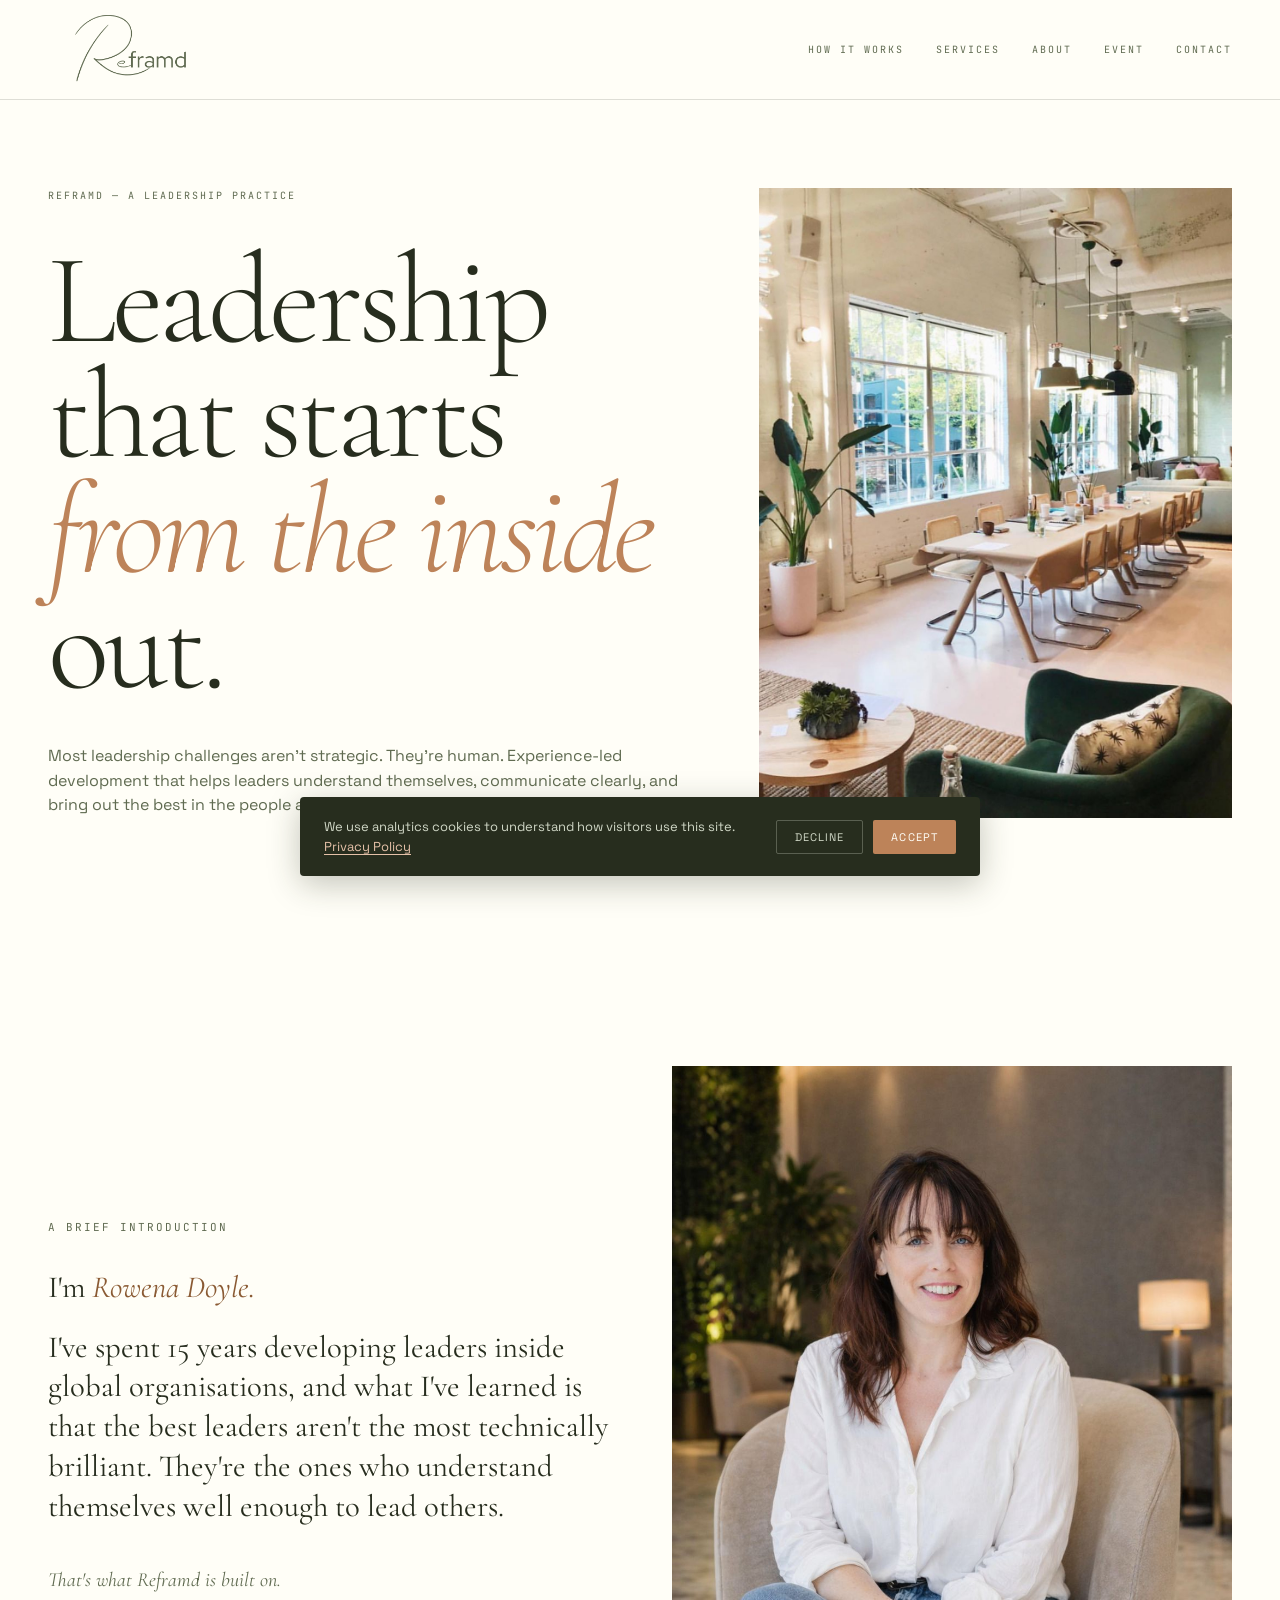
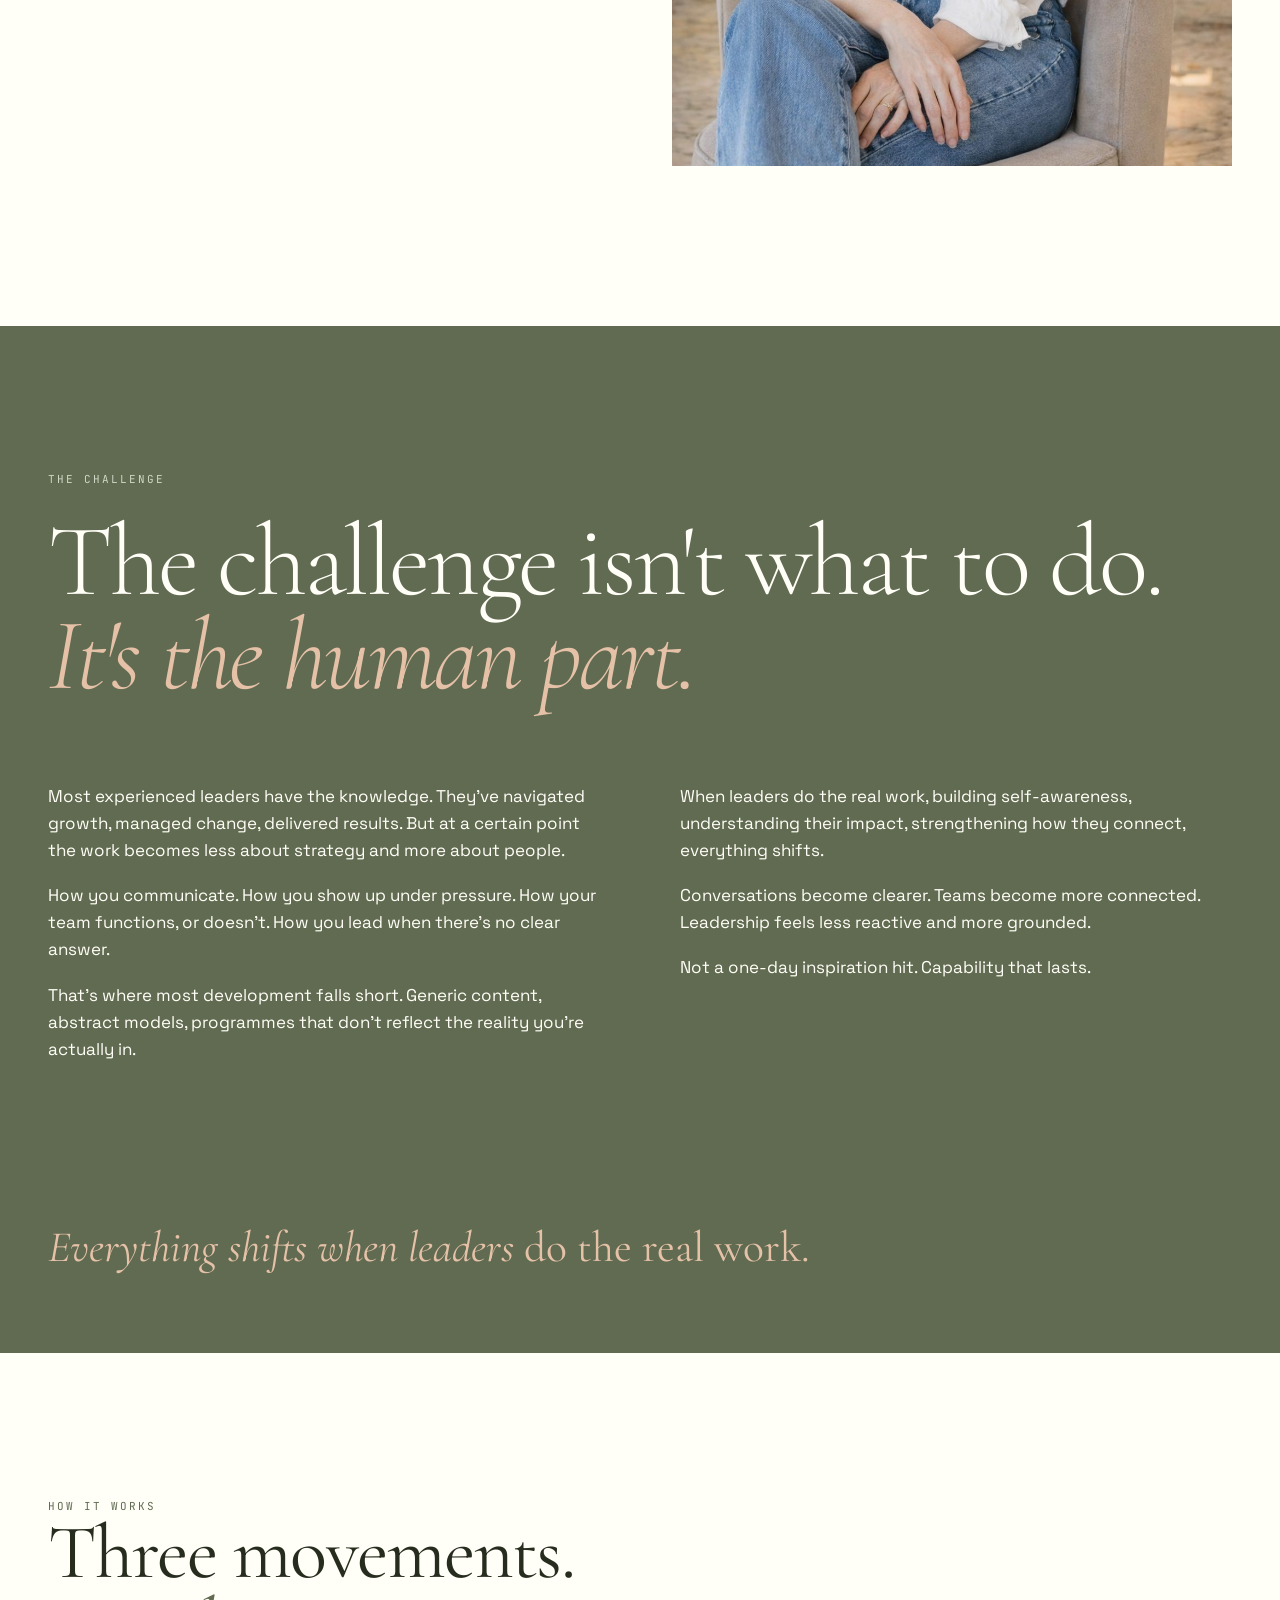
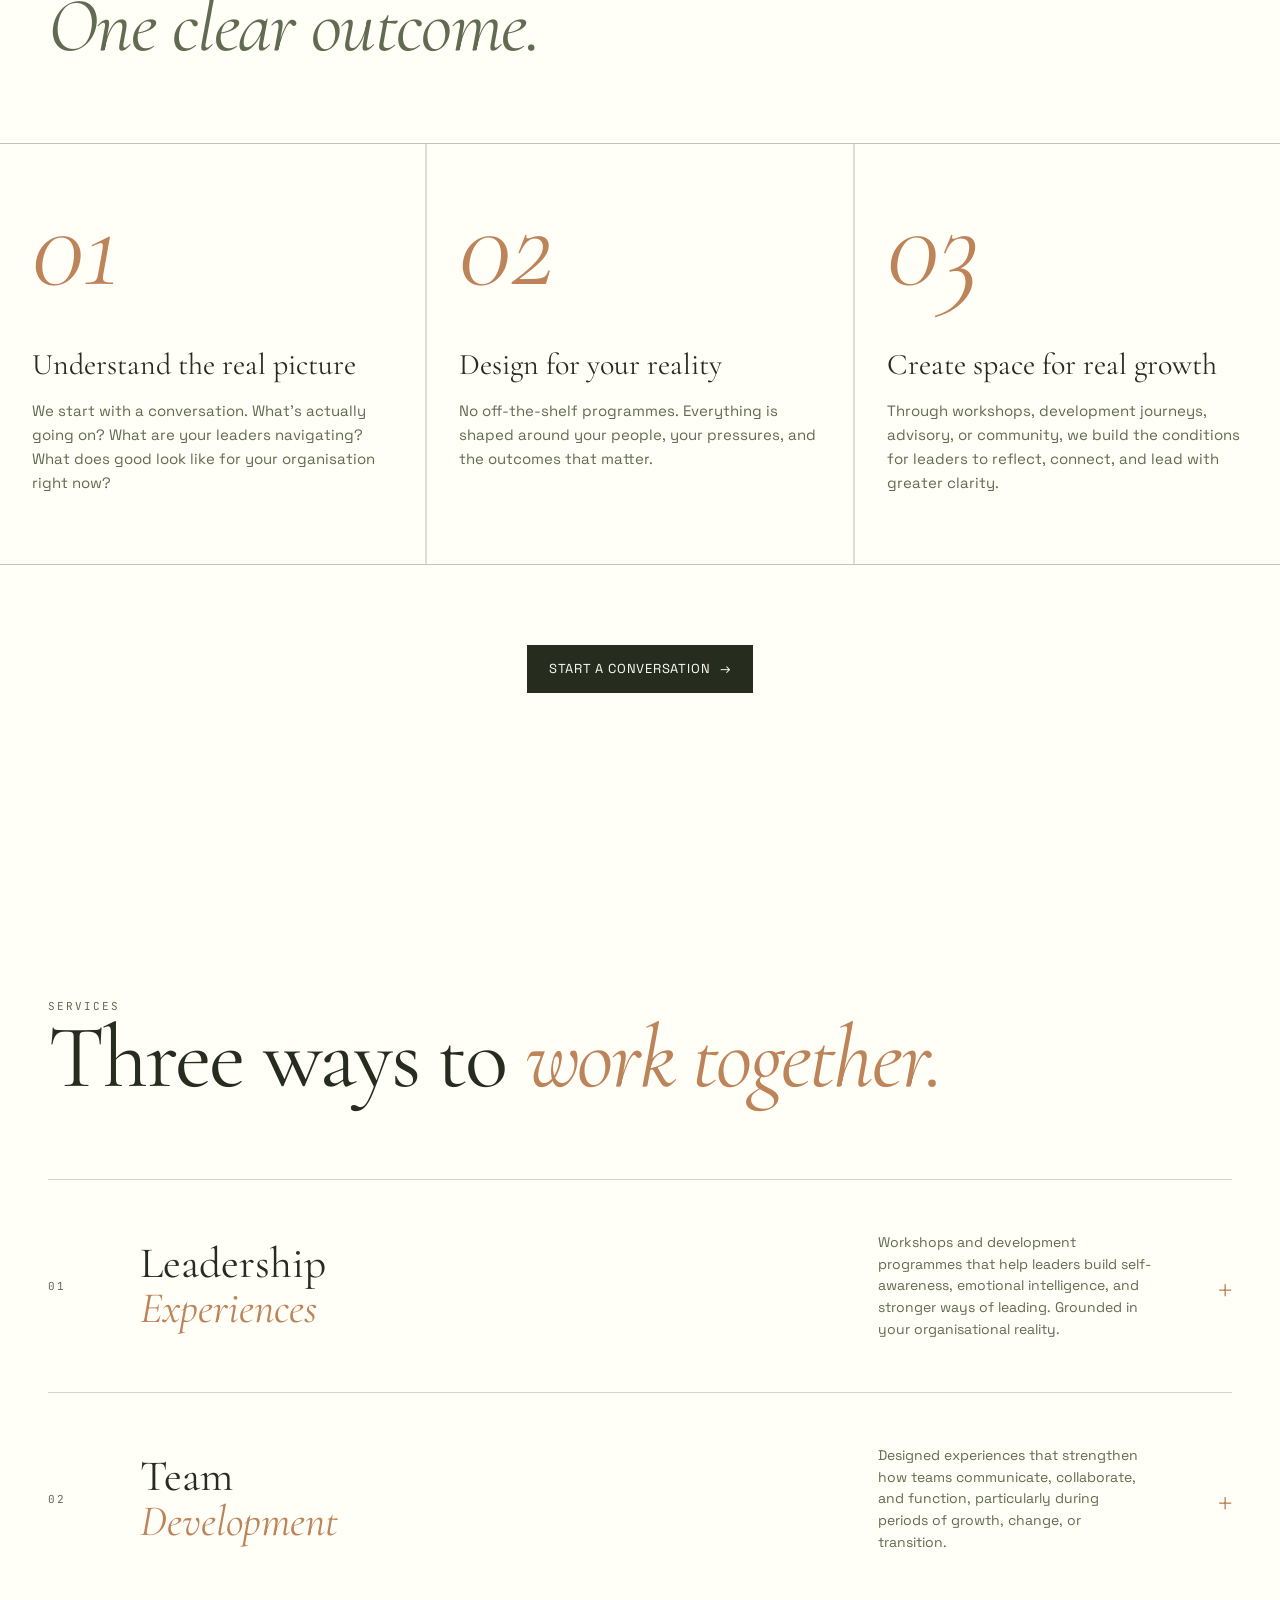
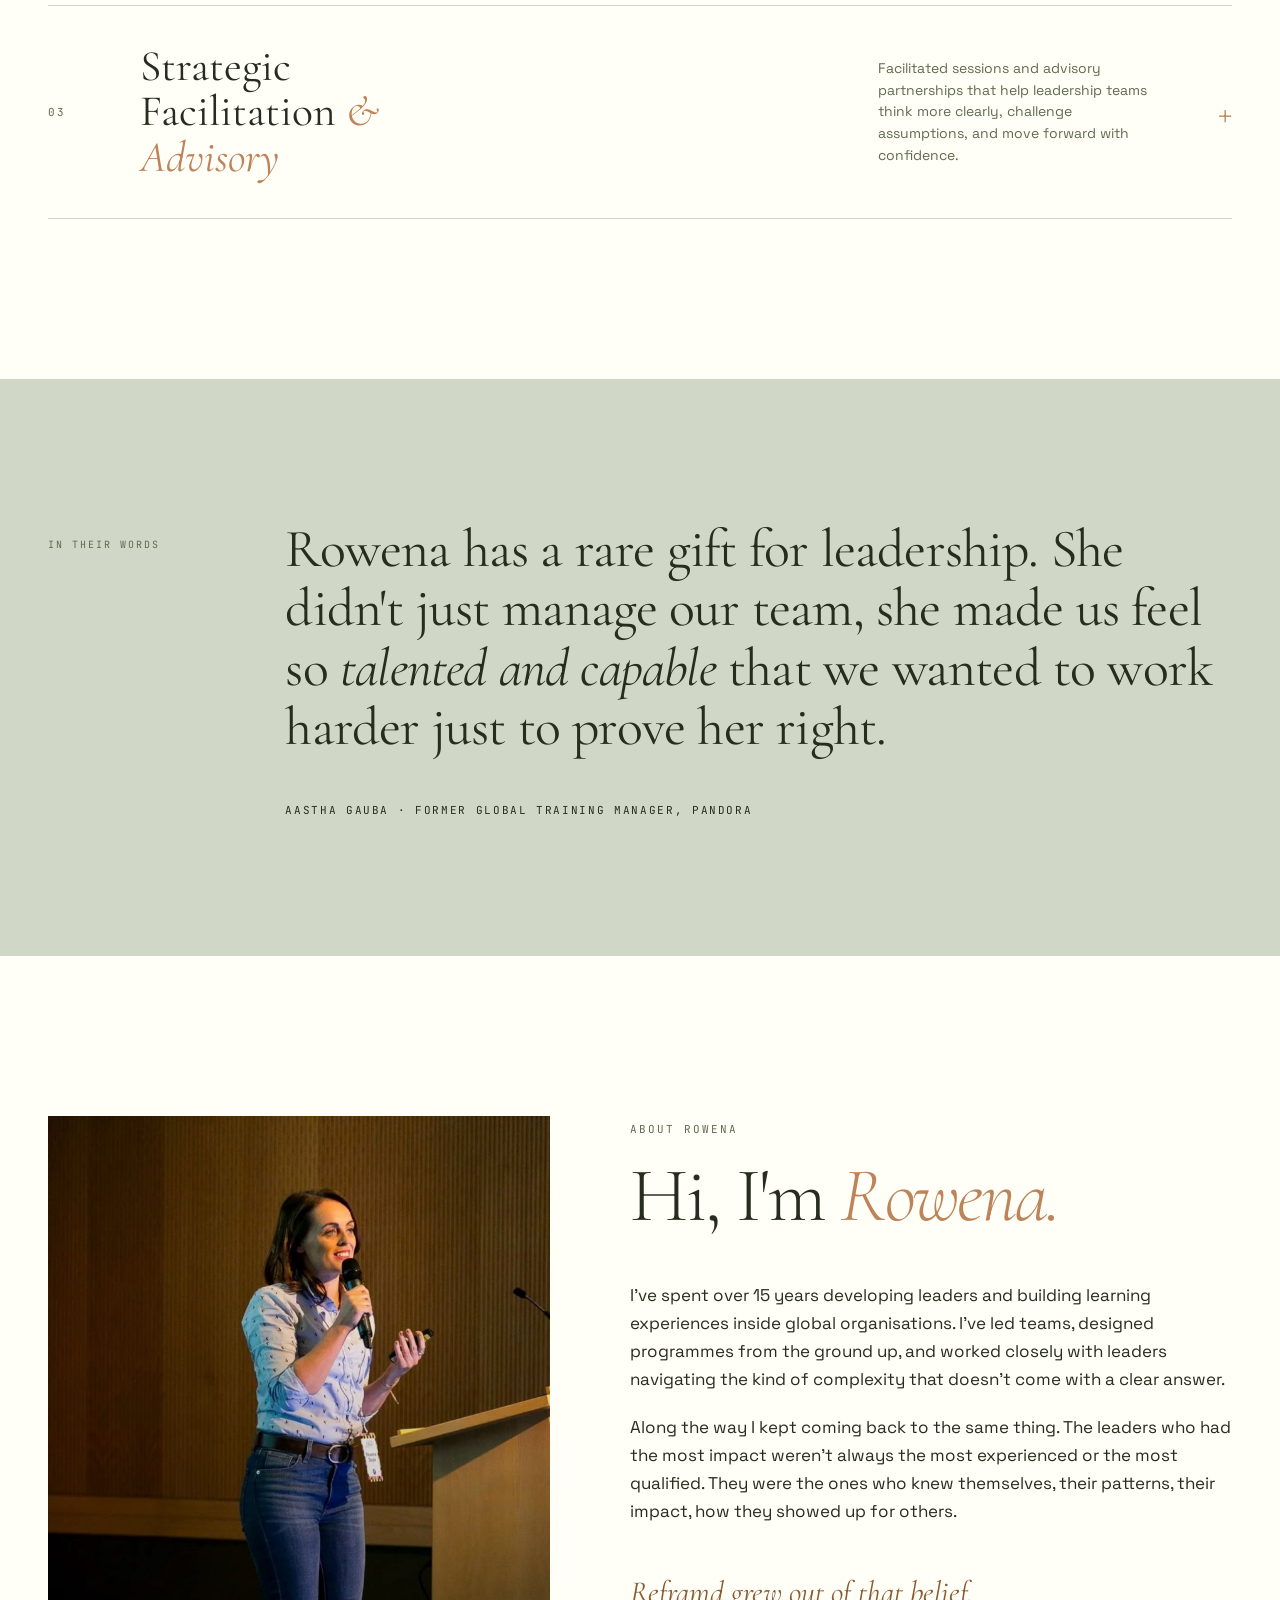
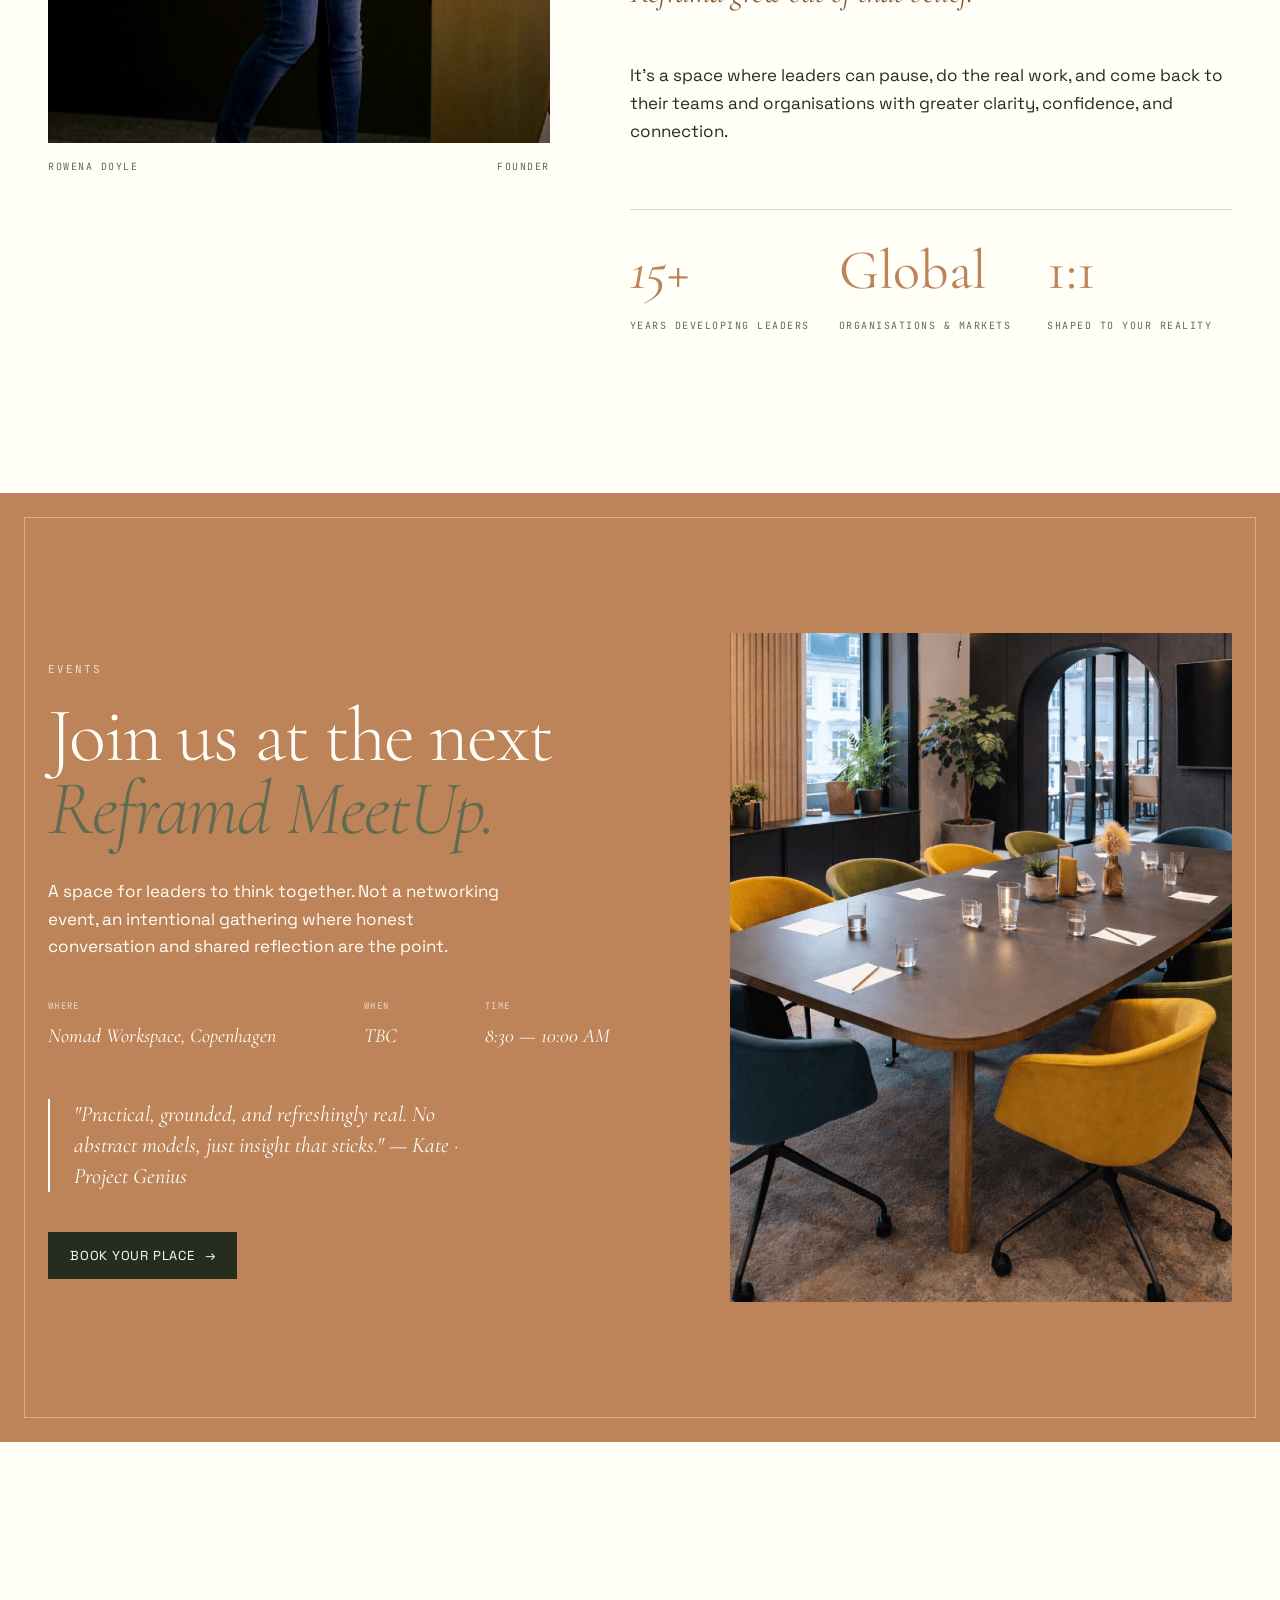
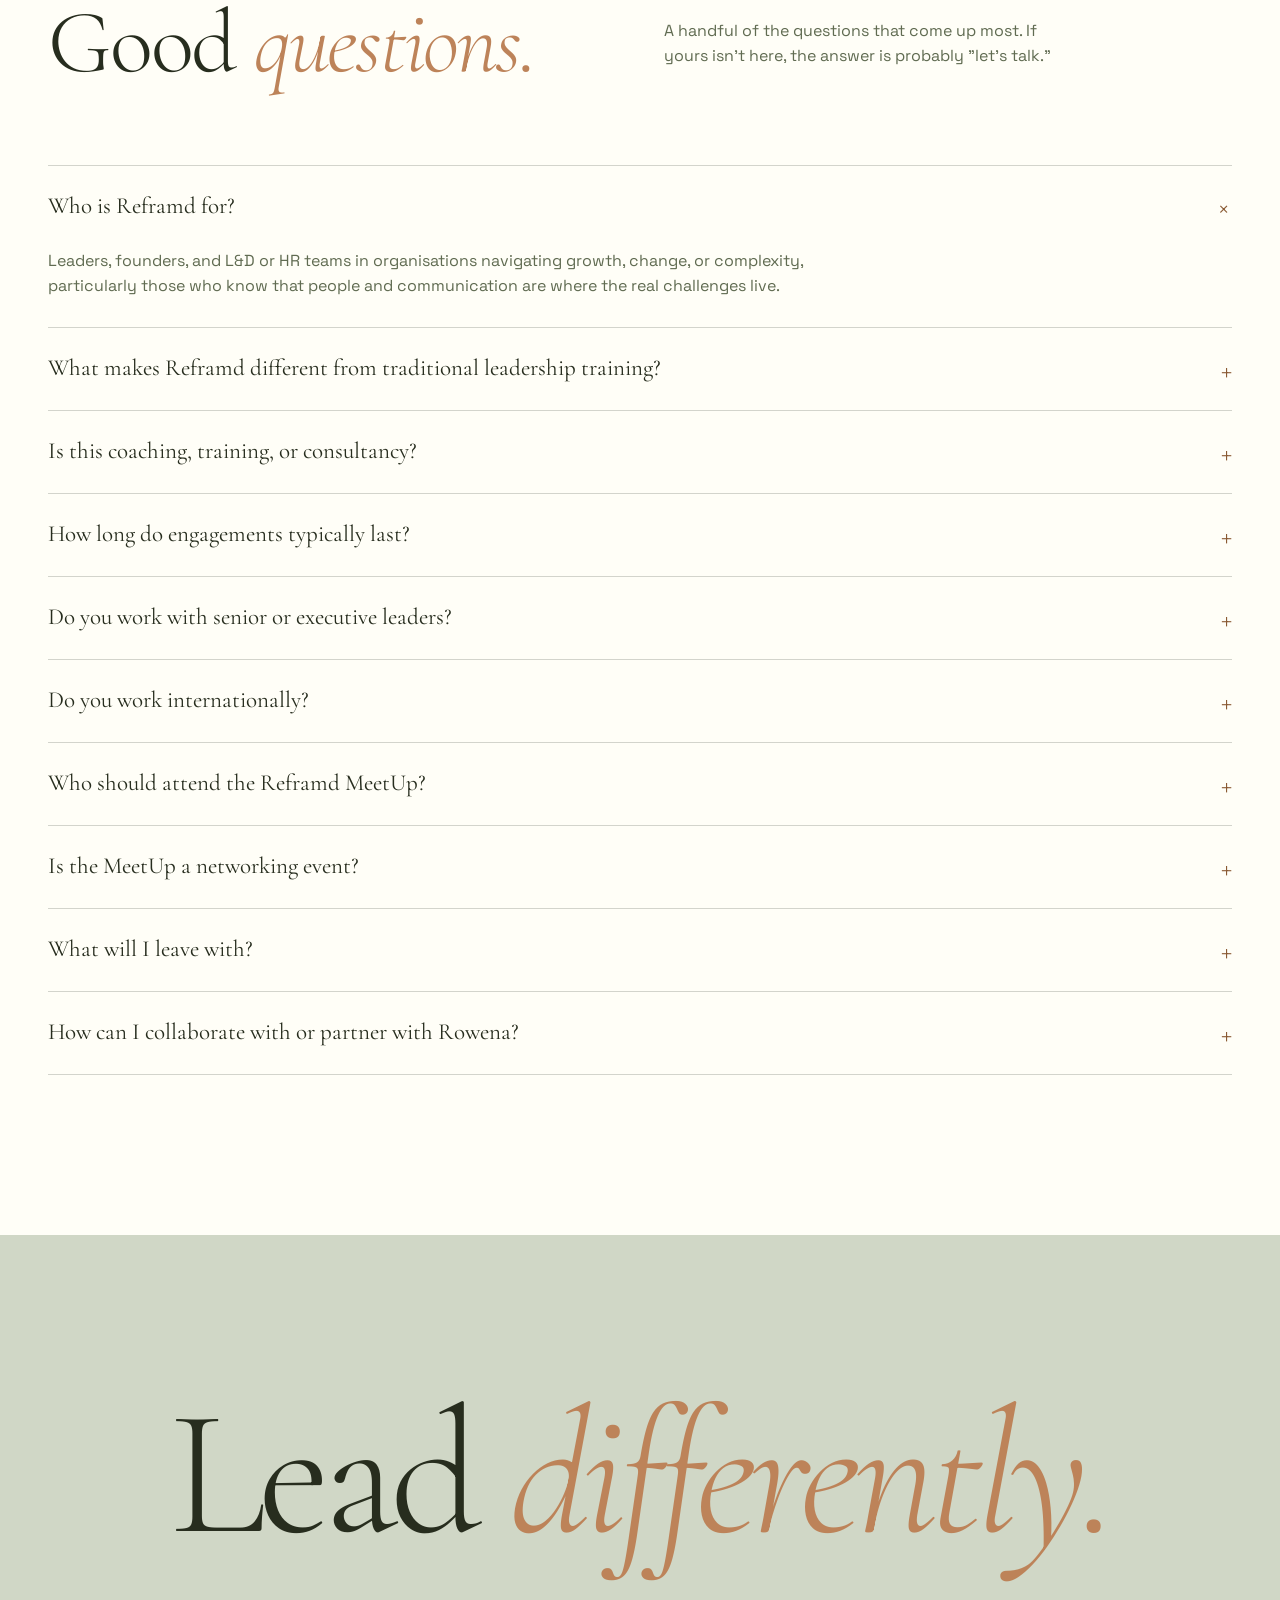
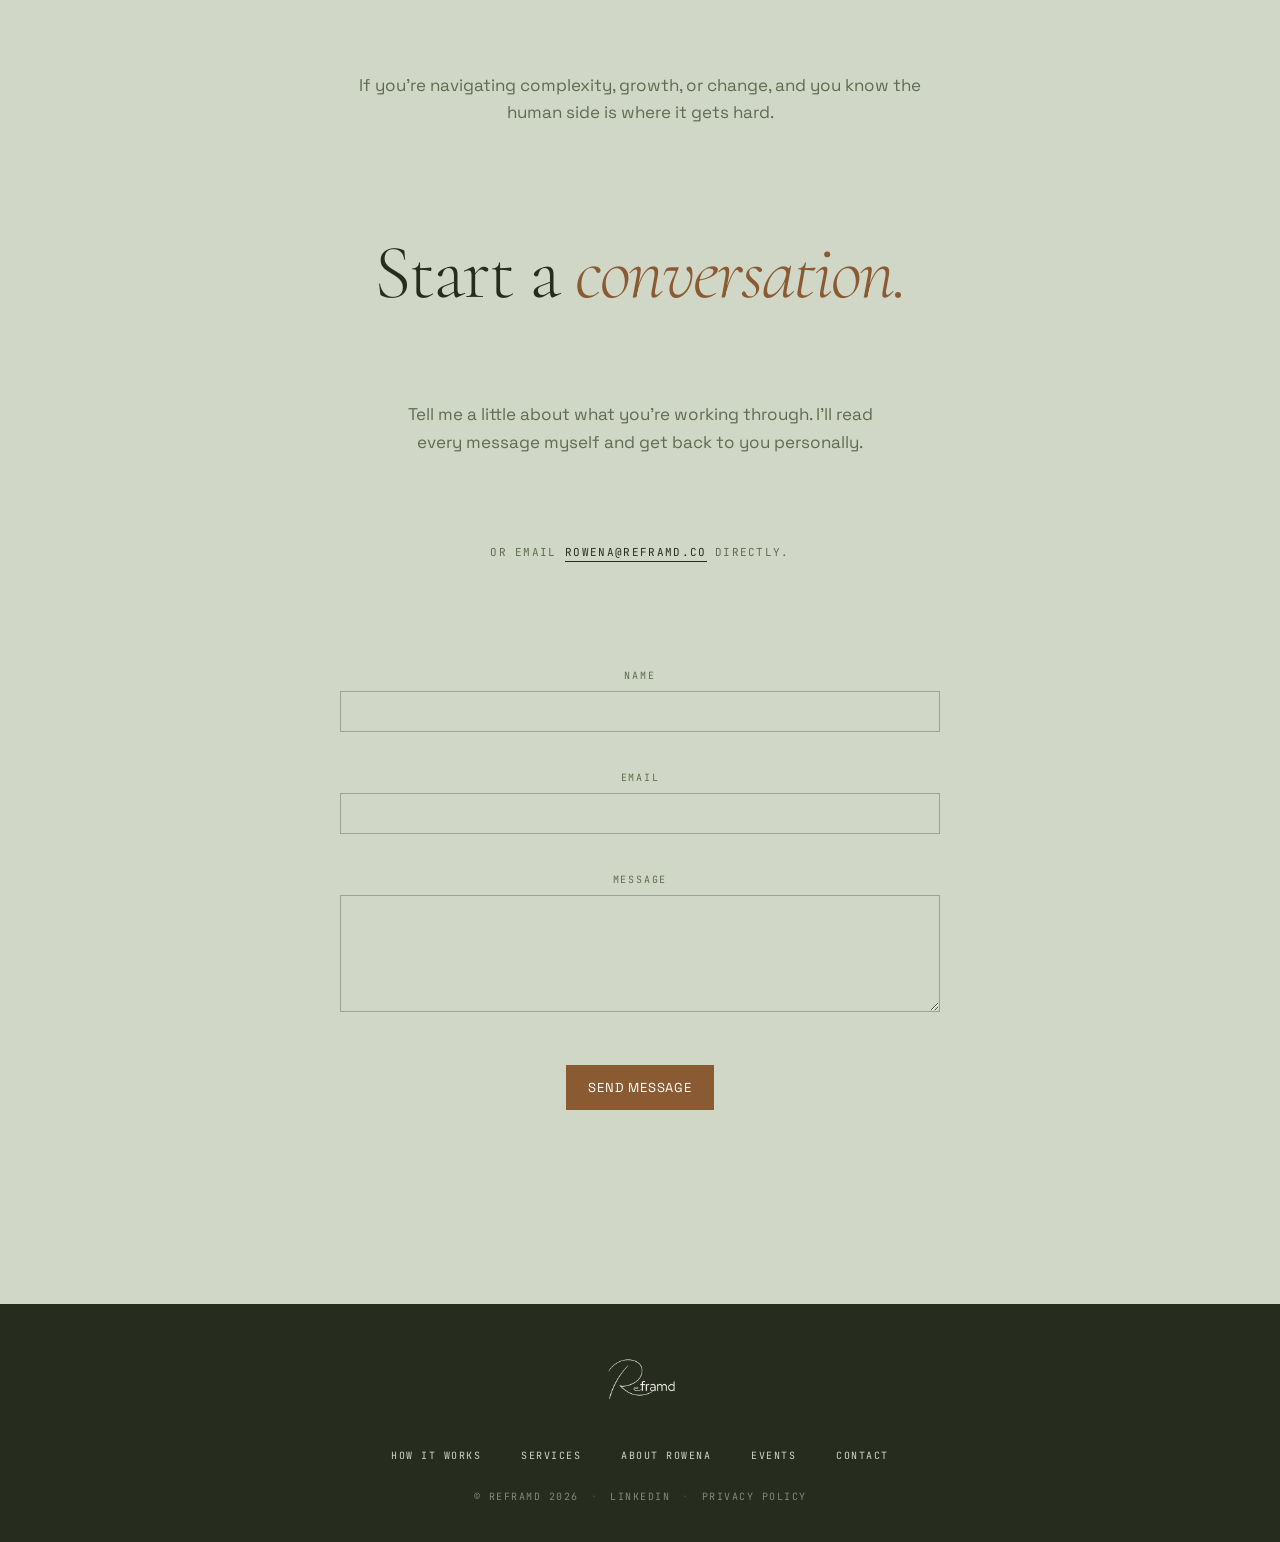
==== index.html @ 69fa2469 "Add GDPR cookie consent banner with GA4 hook Banner appears on first visit, stores preference in loc" ====
<!doctype html>
<html lang="en">
<head>
<meta charset="utf-8" />
<link rel="icon" type="image/png" href="images/reframd-favicon.png" />
<meta name="viewport" content="width=device-width, initial-scale=1" />
<title>Reframd — Leadership Development &amp; Coaching | Rowena Doyle</title>
<meta name="description" content="Experience-led leadership development by Rowena Doyle. Workshops, advisory, and team programmes for leaders navigating growth, change, and complexity. Based in Copenhagen, working globally.">
<link rel="canonical" href="https://reframd.co/">
<meta property="og:type" content="website">
<meta property="og:url" content="https://reframd.co/">
<meta property="og:title" content="Reframd — Leadership Development &amp; Coaching | Rowena Doyle">
<meta property="og:description" content="Experience-led leadership development by Rowena Doyle. Workshops, advisory, and team programmes for leaders navigating growth, change, and complexity.">
<meta property="og:image" content="https://reframd.co/images/og-image.jpg">
<meta property="og:site_name" content="Reframd">
<meta name="twitter:card" content="summary_large_image">
<meta name="twitter:title" content="Reframd — Leadership Development &amp; Coaching | Rowena Doyle">
<meta name="twitter:description" content="Experience-led leadership development by Rowena Doyle. Workshops, advisory, and team programmes for leaders navigating growth, change, and complexity.">
<meta name="twitter:image" content="https://reframd.co/images/og-image.jpg">
<script type="application/ld+json">
{
  "@context": "https://schema.org",
  "@type": "ProfessionalService",
  "name": "Reframd",
  "url": "https://reframd.co",
  "description": "Experience-led leadership development and coaching by Rowena Doyle. Workshops, advisory, and team programmes for leaders navigating growth, change, and complexity.",
  "founder": {
    "@type": "Person",
    "name": "Rowena Doyle",
    "jobTitle": "Founder",
    "url": "https://reframd.co",
    "sameAs": ["https://www.linkedin.com/in/rowena-doyle-31a00718/"]
  },
  "address": {
    "@type": "PostalAddress",
    "addressLocality": "Copenhagen",
    "addressCountry": "DK"
  },
  "areaServed": "Worldwide",
  "sameAs": ["https://www.linkedin.com/in/rowena-doyle-31a00718/"]
}
</script>
<script type="application/ld+json">
{
  "@context": "https://schema.org",
  "@type": "Person",
  "name": "Rowena Doyle",
  "jobTitle": "Founder, Reframd",
  "url": "https://reframd.co",
  "description": "Leadership development specialist with over 15 years developing leaders inside global organisations.",
  "address": {
    "@type": "PostalAddress",
    "addressLocality": "Copenhagen",
    "addressCountry": "DK"
  },
  "sameAs": ["https://www.linkedin.com/in/rowena-doyle-31a00718/"]
}
</script>
<script type="application/ld+json">
{
  "@context": "https://schema.org",
  "@type": "FAQPage",
  "mainEntity": [
    {
      "@type": "Question",
      "name": "Who is Reframd for?",
      "acceptedAnswer": {
        "@type": "Answer",
        "text": "Leaders, founders, and L&D or HR teams in organisations navigating growth, change, or complexity, particularly those who know that people and communication are where the real challenges live."
      }
    },
    {
      "@type": "Question",
      "name": "What makes Reframd different from traditional leadership training?",
      "acceptedAnswer": {
        "@type": "Answer",
        "text": "Everything is shaped around your context. No generic content, no pre-packaged models. The focus is practical capability that reflects the reality your leaders are actually in."
      }
    },
    {
      "@type": "Question",
      "name": "Is this coaching, training, or consultancy?",
      "acceptedAnswer": {
        "@type": "Answer",
        "text": "It can include elements of all three — workshops, advisory partnerships, community spaces, or speaking. The structure is always shaped around what's real for your organisation."
      }
    },
    {
      "@type": "Question",
      "name": "How long do engagements typically last?",
      "acceptedAnswer": {
        "@type": "Answer",
        "text": "It varies. Some organisations start with a single workshop or keynote. Others develop longer-term leadership journeys or advisory partnerships. It's always built around your needs and timeline."
      }
    },
    {
      "@type": "Question",
      "name": "Do you work with senior or executive leaders?",
      "acceptedAnswer": {
        "@type": "Answer",
        "text": "Yes. Much of Rowena's experience is with senior leaders navigating strategic complexity. The approach respects experience and creates space for deeper thinking, honest challenge, and greater clarity."
      }
    },
    {
      "@type": "Question",
      "name": "Do you work internationally?",
      "acceptedAnswer": {
        "@type": "Answer",
        "text": "Yes. Rowena has worked globally for over 15 years and partners with organisations across different markets. Sessions can be delivered in person or virtually."
      }
    },
    {
      "@type": "Question",
      "name": "Who should attend the Reframd MeetUp?",
      "acceptedAnswer": {
        "@type": "Answer",
        "text": "Leaders working in L&D, HR, or organisational leadership who want space to reflect, connect, and think clearly about the realities of leading right now."
      }
    },
    {
      "@type": "Question",
      "name": "Is the MeetUp a networking event?",
      "acceptedAnswer": {
        "@type": "Answer",
        "text": "It's intentionally structured. Connection is encouraged, but the focus is thoughtful discussion and shared reflection, not informal networking."
      }
    },
    {
      "@type": "Question",
      "name": "What will I leave with?",
      "acceptedAnswer": {
        "@type": "Answer",
        "text": "Clearer thinking, fresh perspective, and practical insight. The aim isn't information overload — it's meaningful space to step back and lead more intentionally."
      }
    },
    {
      "@type": "Question",
      "name": "How can I collaborate with or partner with Rowena?",
      "acceptedAnswer": {
        "@type": "Answer",
        "text": "Speaking at your organisation or event, an advisory partnership, co-hosting a roundtable, a podcast conversation, or collaborating on written content. If you have something in mind, start a conversation."
      }
    }
  ]
}
</script>
<link rel="stylesheet" href="styles/base.css" />
<link rel="stylesheet" href="styles/d1-classic.css" />
<link rel="stylesheet" href="styles/d2-asymmetric.css" />
<link rel="stylesheet" href="styles/d3-essay.css" />
<style>
/* ============================================================
   MOBILE RESPONSIVE — all breakpoints in one place
   @media (max-width: 768px) covers tablets and phones
   @media (max-width: 480px) covers small phones
   ============================================================ */

/* ---- Hamburger: hide on desktop, show on mobile ---- */
.d2-nav-toggle { display: none; }

@media (max-width: 768px) {

  /* Global */
  img { max-width: 100%; height: auto; }
  .btn { min-height: 44px; padding: 12px 20px; }
  .chrome {
    top: 8px;
    left: 50%;
    transform: translateX(-50%);
    white-space: nowrap;
  }
  .chrome button { padding: 7px 11px; }

  /* ---- D2 Header & hamburger ---- */
  .d2-side {
    height: auto;
    min-height: 72px;
    padding: 14px 24px;
    flex-wrap: wrap;
    align-items: center;
  }
  .d2-side .logo-ph {
    width: 120px !important;
    height: 60px !important;
  }
  .d2-nav-toggle {
    display: flex;
    flex-direction: column;
    justify-content: center;
    gap: 5px;
    background: none;
    border: none;
    cursor: pointer;
    padding: 10px;
    margin-left: auto;
    min-height: 44px;
    min-width: 44px;
    align-items: center;
  }
  .d2-nav-toggle span {
    display: block;
    width: 22px;
    height: 1.5px;
    background: var(--ink);
  }
  .d2-side .anchors {
    display: none;
    flex-direction: column;
    width: 100%;
    gap: 0;
    padding: 12px 0 8px;
    border-top: 1px solid rgba(39,45,30,0.1);
    margin-top: 8px;
  }
  .d2-side .anchors.is-open { display: flex; }
  .d2-side .anchors a {
    padding: 13px 0;
    font-size: 12px;
    border-bottom: 1px solid rgba(39,45,30,0.07);
  }
  .d2 section[id] { scroll-margin-top: 90px; }

  /* ---- D2 Hero ---- */
  .d2-hero {
    grid-template-columns: 1fr !important;
    padding: 100px 24px 48px !important;
    min-height: auto !important;
    gap: 32px;
  }
  .d2-hero h1 {
    font-size: clamp(36px, 10vw, 64px) !important;
    margin: 16px 0;
  }
  .d2-hero .portrait-wrap {
    height: 72vw;
    min-height: 260px;
    align-self: auto;
  }
  .d2-hero.typo { padding: 100px 24px 48px !important; }
  .d2-hero.typo h1 { font-size: clamp(44px, 12vw, 88px) !important; }

  /* ---- D2 About short ---- */
  .d2-about-short { padding: 72px 24px !important; }
  .d2-about-short .inner { grid-template-columns: 1fr !important; gap: 40px; }

  /* ---- D2 Problem ---- */
  .d2-problem { padding: 72px 24px 56px !important; }
  .d2-problem h2 { font-size: clamp(32px, 8vw, 64px) !important; margin-bottom: 40px; }
  .d2-problem .body { grid-template-columns: 1fr !important; gap: 0; }
  .d2-problem .pull { font-size: clamp(20px, 5vw, 32px) !important; padding-top: 36px; }

  /* ---- D2 How we work ---- */
  .d2-how { padding: 72px 0 !important; }
  .d2-how .head { padding: 0 24px; margin-bottom: 40px; }
  .d2-how h2 { font-size: clamp(32px, 8vw, 64px) !important; }
  .d2-how .steps { grid-template-columns: 1fr !important; }
  .d2-how .step { min-height: auto !important; }
  .d2-how .cta-row { padding: 0 24px; margin-top: 48px; }

  /* ---- D2 Services ---- */
  .d2-services { padding: 72px 24px !important; }
  .d2-services h2 { font-size: clamp(32px, 8vw, 64px) !important; }
  .d2-services .item {
    display: flex !important;
    flex-direction: column;
    gap: 10px;
    padding: 28px 0;
  }
  .d2-services .item .img-ph { display: none !important; }
  .d2-services .item h3 { font-size: clamp(22px, 6vw, 38px) !important; }

  /* ---- D2 Testimonial ---- */
  .d2-testimonial { padding: 72px 24px !important; }
  .d2-testimonial .inner { grid-template-columns: 1fr !important; gap: 20px; }
  .d2-testimonial blockquote { font-size: clamp(22px, 5vw, 36px) !important; }

  /* ---- D2 About full ---- */
  .d2-about-full { padding: 72px 24px !important; }
  .d2-about-full .inner { grid-template-columns: 1fr !important; gap: 40px; }
  .d2-about-full h2 { font-size: clamp(32px, 8vw, 64px) !important; }
  .d2-about-full .stats { grid-template-columns: 1fr 1fr !important; }
  .d2-about-full .stat .num { font-size: 38px !important; }

  /* ---- D2 Event ---- */
  .d2-event { padding: 72px 24px !important; }
  .d2-event::before { inset: 10px; }
  .d2-event .inner { grid-template-columns: 1fr !important; gap: 40px; }
  .d2-event h2 { font-size: clamp(28px, 7vw, 56px) !important; }
  .d2-event .where-when { grid-template-columns: 1fr 1fr !important; gap: 20px 28px; }

  /* ---- D2 FAQ ---- */
  .d2-faq { padding: 72px 24px !important; }
  .d2-faq .head { grid-template-columns: 1fr !important; gap: 20px; margin-bottom: 40px; }
  .d2-faq h2 { font-size: clamp(32px, 8vw, 64px) !important; }

  /* ---- D2 Contact / merged section ---- */
  .d2-contact { padding: 72px 24px !important; }
  .d2-contact .inner { grid-template-columns: 1fr !important; gap: 40px; }
  .d2-contact h2 { font-size: clamp(28px, 7vw, 56px) !important; }
  .d2-contact .contact-submit { width: 100%; justify-content: center; min-height: 48px; }
  .d2-final-merge h2.final-h2 { font-size: clamp(44px, 11vw, 88px) !important; }
  .d2-final-merge h2:not(.final-h2) { font-size: clamp(28px, 7vw, 52px) !important; }
  .d2-final-merge .contact-form-wrap { max-width: 100%; }

  /* ---- D2 Footer ---- */
  .d2-footer { padding: 32px 24px !important; gap: 20px; }
  .d2-footer .footer-logo { width: 120px !important; height: 60px !important; }
  .d2-footer .footer-nav { flex-wrap: wrap; justify-content: center; gap: 12px 20px; }
  .d2-footer .footer-bottom { flex-wrap: wrap; justify-content: center; gap: 8px; }

  /* ---- D1 Masthead ---- */
  .d1-mast { grid-template-columns: 1fr !important; padding: 20px 24px; text-align: center; }
  .d1-mast .left { display: none; }
  .d1-mast .logo { justify-self: center; }
  .d1-mast .right { justify-content: center; flex-wrap: wrap; gap: 12px 20px; }
  .d1-sub-mast { padding: 8px 24px; flex-direction: column; gap: 4px; }
  .d1-hero { height: 80vw; min-height: 320px; }
  .d1-hero .headline-overlay { grid-template-columns: 1fr !important; left: 24px; right: 24px; bottom: 28px; gap: 16px; }
  .d1-hero .headline-overlay h1 { font-size: clamp(32px, 8vw, 64px) !important; }
  .d1-hero .meta { display: none; }
  .d1-hero.split { grid-template-columns: 1fr !important; height: auto; }
  .d1-hero.split .portrait { height: 72vw; min-height: 260px; position: relative; inset: auto; }
  .d1-hero.split .copy { padding: 40px 24px; }
  .d1-hero.split .copy h1 { font-size: clamp(32px, 8vw, 56px) !important; }
  .d1-hero.typo { padding: 80px 24px 48px !important; }
  .d1-hero.typo h1 { font-size: clamp(40px, 10vw, 72px) !important; }
  .d1-band { grid-template-columns: 1fr !important; padding: 56px 24px; gap: 24px; }
  .d1-about-short { grid-template-columns: 1fr !important; padding: 64px 24px !important; gap: 40px; }
  .d1-essay { padding: 64px 24px !important; }
  .d1-essay h2 { font-size: clamp(28px, 7vw, 56px) !important; margin-bottom: 40px; }
  .d1-essay .cols { column-count: 1 !important; }
  .d1-how { padding: 64px 24px !important; }
  .d1-how h2 { font-size: clamp(28px, 7vw, 56px) !important; margin-bottom: 48px; }
  .d1-how .steps { grid-template-columns: 1fr !important; gap: 32px; }
  .d1-services { padding: 64px 24px !important; }
  .d1-services h2 { font-size: clamp(28px, 7vw, 56px) !important; margin-bottom: 48px; }
  .d1-services .item { grid-template-columns: 40px 1fr !important; grid-template-rows: auto auto; gap: 12px 16px; padding: 28px 0; }
  .d1-services .item h3 { font-size: clamp(20px, 5vw, 30px) !important; }
  .d1-services .item p { grid-column: 2; grid-row: 2; }
  .d1-services .item .arrow { display: none; }
  .d1-about-full { grid-template-columns: 1fr !important; padding: 64px 24px !important; gap: 40px; }
  .d1-about-full .img-ph { position: static; aspect-ratio: 4/3; }
  .d1-testimonial { padding: 72px 24px !important; }
  .d1-testimonial blockquote { font-size: clamp(20px, 5vw, 30px) !important; }
  .d1-event { padding: 64px 24px !important; }
  .d1-event .inner { grid-template-columns: 1fr !important; gap: 40px; }
  .d1-event h2 { font-size: clamp(26px, 7vw, 48px) !important; }
  .d1-faq { padding: 64px 24px !important; }
  .d1-faq h2 { font-size: clamp(28px, 7vw, 56px) !important; margin-bottom: 40px; }
  .d1-final { padding: 72px 24px !important; }
  .d1-final h2 { font-size: clamp(36px, 9vw, 72px) !important; }
  .d1-footer { padding: 24px !important; flex-direction: column; gap: 12px; text-align: center; }

  /* ---- D3 Nav ---- */
  .d3-nav { grid-template-columns: 1fr auto !important; padding: 16px 24px; }
  .d3-nav .links { display: none; }
  .d3-nav .cta { grid-column: 2; font-size: 9px; }
  .d3-hero { height: 80vw !important; min-height: 320px !important; }
  .d3-hero h1 { font-size: clamp(32px, 8vw, 64px) !important; left: 24px; right: 24px; bottom: 56px; }
  .d3-hero .foot { left: 24px; right: 24px; }
  .d3-hero .chapter-mark { left: 24px; }
  .d3-hero.split { grid-template-columns: 1fr !important; height: auto !important; min-height: auto !important; }
  .d3-hero.split .portrait { height: 72vw; min-height: 260px; }
  .d3-hero.split .right { padding: 40px 24px; }
  .d3-hero.split h1 { font-size: clamp(32px, 8vw, 56px) !important; }
  .d3-hero.typo { padding: 80px 24px 48px !important; min-height: auto !important; }
  .d3-hero.typo h1 { font-size: clamp(44px, 11vw, 80px) !important; }
  .d3-chapter { padding: 64px 24px 28px; }
  .d3-chapter .number { font-size: 56px; }
  .d3-chapter h2 { font-size: clamp(24px, 6vw, 40px) !important; }
  .d3-about-short { padding: 32px 24px 64px; }
  .d3-about-short .img-ph { width: 160px; height: 200px; }
  .d3-problem { padding: 24px 24px 64px; }
  .d3-problem .lede { font-size: clamp(20px, 5vw, 32px) !important; margin-bottom: 36px; }
  .d3-how { padding: 24px 24px 64px; }
  .d3-how .step { grid-template-columns: 1fr !important; gap: 12px; }
  .d3-how .step .num { font-size: 44px; }
  .d3-services { padding: 24px 24px 64px; }
  .d3-services .grid { grid-template-columns: 1fr !important; }
  .d3-testimonial { padding: 64px 24px; }
  .d3-testimonial blockquote { font-size: clamp(22px, 5vw, 34px) !important; }
  .d3-about-full .portrait-row { grid-template-columns: 1fr !important; margin: 36px 0; }
  .d3-about-full .portrait-row .img-ph:last-child { display: none; }
  .d3-event { padding: 64px 24px; }
  .d3-event h2 { font-size: clamp(28px, 7vw, 52px) !important; }
  .d3-event .where-when { gap: 28px 40px; }
  .d3-faq { padding: 24px 24px 64px; }
  .d3-final { padding: 72px 24px; }
  .d3-final h2 { font-size: clamp(36px, 9vw, 72px) !important; }
  .d3-footer { padding: 24px !important; flex-direction: column; gap: 12px; text-align: center; }
}

@media (max-width: 480px) {
  .d2-hero h1 { font-size: clamp(32px, 10vw, 52px) !important; }
  .d2-problem h2 { font-size: clamp(28px, 9vw, 48px) !important; }
  .d2-final-merge h2.final-h2 { font-size: clamp(36px, 11vw, 64px) !important; }
  .d2-about-full .stats { grid-template-columns: 1fr !important; }
  .d2-event .where-when { grid-template-columns: 1fr !important; }
}

/* ---- Cookie consent banner ---- */
#cookie-banner {
  position: fixed;
  bottom: 24px;
  left: 50%;
  transform: translateX(-50%);
  z-index: 9999;
  width: calc(100% - 48px);
  max-width: 680px;
  background: var(--ink);
  color: var(--sage);
  border-radius: 4px;
  padding: 20px 24px;
  display: flex;
  align-items: center;
  gap: 24px;
  box-shadow: 0 8px 32px rgba(39,45,30,0.28);
  font-family: var(--sans);
  font-size: 13px;
  line-height: 1.5;
}
#cookie-banner p { flex: 1; margin: 0; }
#cookie-banner a { color: var(--ochre-light); text-underline-offset: 3px; }
#cookie-banner .cookie-actions { display: flex; gap: 10px; flex-shrink: 0; }
#cookie-banner .cookie-accept {
  background: var(--ochre);
  color: var(--cream);
  border: none;
  border-radius: 2px;
  padding: 9px 18px;
  font-family: var(--sans);
  font-size: 11px;
  letter-spacing: .1em;
  text-transform: uppercase;
  cursor: pointer;
  white-space: nowrap;
}
#cookie-banner .cookie-accept:hover { background: var(--ochre-dark); }
#cookie-banner .cookie-decline {
  background: transparent;
  color: var(--sage);
  border: 1px solid rgba(208,215,198,0.3);
  border-radius: 2px;
  padding: 9px 18px;
  font-family: var(--sans);
  font-size: 11px;
  letter-spacing: .1em;
  text-transform: uppercase;
  cursor: pointer;
  white-space: nowrap;
}
#cookie-banner .cookie-decline:hover { border-color: var(--sage); color: var(--cream); }
#cookie-banner.is-hidden { display: none; }
@media (max-width: 600px) {
  #cookie-banner { flex-direction: column; align-items: flex-start; gap: 16px; bottom: 16px; }
  #cookie-banner .cookie-actions { width: 100%; }
  #cookie-banner .cookie-accept,
  #cookie-banner .cookie-decline { flex: 1; text-align: center; }
}
</style>

</head>
<body>

<!-- Hero tweaks panel -->
<div class="hero-tweaks" id="heroTweaks">
  <div class="label">Hero treatment</div>
  <div class="opts">
    <button data-hero-variant="overlay" class="active">Overlay</button>
    <button data-hero-variant="split">Split</button>
    <button data-hero-variant="typo">Typographic</button>
  </div>
</div>

<main>

<!-- DIRECTION 1 — REMOVED -->
<section class="direction d1" data-direction="1" data-screen-label="D1 Classic Editorial" style="display:none!important">

  <!-- Masthead -->
  <header class="d1-mast">
    <div class="left">
      <span>Est. MMXXIV</span>
      <span>Copenhagen · Global</span>
    </div>
    <div class="logo"><img src="images/reframd-logo-olive.png" alt="Reframd"></div>
    <nav class="right">
      <a href="#d1-about">About</a>
      <a href="#d1-work">Approach</a>
      <a href="#d1-services">Services</a>
      <a href="#d1-event">Meetup</a>
      <a href="#d1-final">Contact</a>
    </nav>
  </header>
  <div class="d1-sub-mast">
    <span>Vol. 01 — Leadership from the inside out</span>
    <span>A practice by Rowena Doyle</span>
  </div>

  <!-- HERO -->
  <section class="d1-hero" data-hero>
    <div class="portrait img-ph dark"><img src="images/hero-reframd.png" alt="Reframd workspace" style="position:absolute;inset:0;width:100%;height:100%;object-fit:cover;"></div>
    <div class="vignette"></div>
    <div class="issue-tag">№ 01 / Hero</div>
    <div class="headline-overlay">
      <h1>
        Leadership<br/>
        that starts<br/>
        <span class="italic">from the inside out.</span>
      </h1>
      <div class="meta">
        <div>Feature · Opening</div>
        <div>Read time — 8 min</div>
        <div>Scroll to enter</div>
      </div>
    </div>
    <div class="scroll-cue">Scroll</div>
  </section>

  <!-- Subhead band -->
  <section class="d1-band reveal">
    <span class="eyebrow">A note from Rowena</span>
    <div>
      <p>Most leadership challenges aren't strategic. They're human. Reframd designs experience-led development that helps leaders understand themselves better, communicate more clearly, and bring out the best in the people around them.</p>
      <div class="cta-row">
        <a class="btn" href="#d1-final">Start a conversation <span class="arrow">→</span></a>
      </div>
    </div>
  </section>

  <!-- About short -->
  <section class="d1-about-short reveal" id="d1-about">
    <div class="img-ph ochre" style="aspect-ratio: 4/5;"><img src="images/brief-into-reframd-rowena-doyle.png" alt="Rowena Doyle" width="1024" height="1536" loading="lazy" style="position:absolute;inset:0;width:100%;height:100%;object-fit:cover;"></div>
    <div class="text">
      <span class="eyebrow">Chapter One · The Practice</span>
      <h2>I'm Rowena Doyle.</h2>
      <p>I've spent 15 years developing leaders inside global organisations, and what I've learned is that the best leaders aren't the most technically brilliant. They're the ones who understand themselves well enough to lead others.</p>
      <p>That's what Reframd is built on.</p>
      <div class="signature">— Rowena</div>
    </div>
  </section>

  <!-- Marquee -->
  <section class="d1-marquee" aria-hidden="true">
    <div class="track">
      <span>Self-awareness</span><span class="dot"></span>
      <span class="italic">Real conversations</span><span class="dot"></span>
      <span>Capability that lasts</span><span class="dot"></span>
      <span class="italic">Leadership from the inside out</span><span class="dot"></span>
      <span>Self-awareness</span><span class="dot"></span>
      <span class="italic">Real conversations</span><span class="dot"></span>
      <span>Capability that lasts</span><span class="dot"></span>
      <span class="italic">Leadership from the inside out</span><span class="dot"></span>
    </div>
  </section>

  <!-- Problem + Outcome -->
  <section class="d1-essay reveal">
    <div class="inner">
      <span class="eyebrow">Feature · 02</span>
      <h2>The challenge isn't what to do. <span class="italic">It's the human part.</span></h2>
      <div class="cols">
        <p>Most experienced leaders have the knowledge. They've navigated growth, managed change, delivered results. But at a certain point the work becomes less about strategy and more about people.</p>
        <p>How you communicate. How you show up under pressure. How your team functions, or doesn't. How you lead when there's no clear answer.</p>
        <p>That's where most development falls short. Generic content, abstract models, programmes that don't reflect the reality you're actually in.</p>
        <p>When leaders do the real work — building self-awareness, understanding their impact, strengthening how they connect and communicate — everything shifts.</p>
        <p>Conversations become clearer. Teams become more connected. Leadership feels less reactive and more grounded.</p>
        <p class="pull">"Not a one-day inspiration hit. Capability that lasts."</p>
      </div>
    </div>
  </section>

  <!-- How we work -->
  <section class="d1-how reveal" id="d1-work">
    <span class="eyebrow">Feature · 03 — How it works</span>
    <h2>How it <span class="italic">works.</span></h2>
    <div class="steps">
      <div class="step">
        <span class="num">i.</span>
        <h3>Understand the real picture</h3>
        <p>We start with a conversation. What's actually going on? What are your leaders navigating? What does good look like for your organisation right now?</p>
      </div>
      <div class="step">
        <span class="num">ii.</span>
        <h3>Design for your reality</h3>
        <p>No off-the-shelf programmes. Everything is shaped around your people, your pressures, and the outcomes that matter.</p>
      </div>
      <div class="step">
        <span class="num">iii.</span>
        <h3>Create space for real growth</h3>
        <p>Through workshops, development journeys, advisory, or community, we build the conditions for leaders to reflect, connect, and lead with greater clarity.</p>
      </div>
    </div>
    <div class="cta-row">
      <a class="btn ghost" href="#d1-final">Start a conversation <span class="arrow">→</span></a>
    </div>
  </section>

  <!-- Services -->
  <section class="d1-services reveal" id="d1-services">
    <div class="inner">
      <span class="eyebrow">Feature · 04 — Services</span>
      <h2>Ways to <span class="italic">work together.</span></h2>
      <div class="list">
        <div class="item">
          <span class="num">01</span>
          <h3>Leadership <span class="italic">Experiences</span></h3>
          <p>Workshops and development programmes that help leaders build self-awareness, emotional intelligence, and stronger ways of leading. Grounded in your organisational reality, not abstract models.</p>
          <span class="arrow">→</span>
        </div>
        <div class="item">
          <span class="num">02</span>
          <h3>Team <span class="italic">Development</span></h3>
          <p>Designed experiences that strengthen how teams communicate, collaborate, and function, particularly during periods of growth, change, or transition.</p>
          <span class="arrow">→</span>
        </div>
        <div class="item">
          <span class="num">03</span>
          <h3>Strategic Facilitation <span class="italic">&amp; Advisory</span></h3>
          <p>Facilitated sessions and advisory partnerships that help leadership teams think more clearly, challenge assumptions, and move forward with confidence.</p>
          <span class="arrow">→</span>
        </div>
      </div>
    </div>
  </section>

  <!-- Testimonial -->
  <section class="d1-testimonial reveal">
    <div class="quote-mark">"</div>
    <blockquote>Rowena has a rare gift for leadership. She didn't just manage our team, she made us feel so talented and capable that we wanted to work harder just to prove her right. She understands people at a human level and knows exactly how to unlock their potential.</blockquote>
    <cite>Aastha Gauba · Former Global Training Manager, Pandora</cite>
  </section>

  <!-- About fuller -->
  <section class="d1-about-full reveal">
    <div class="img-ph"><img src="images/About-rowena-doyle-speaker.jpeg" alt="Rowena Doyle speaking" width="800" height="1193" loading="lazy" style="position:absolute;inset:0;width:100%;height:100%;object-fit:cover;"></div>
    <div class="text">
      <span class="eyebrow">Feature · 05 — The Founder</span>
      <h2>Hi, I'm <span class="italic">Rowena.</span></h2>
      <p>I've spent over 15 years developing leaders and building learning experiences inside global organisations. I've led teams, designed programmes from the ground up, and worked closely with leaders navigating the kind of complexity that doesn't come with a clear answer.</p>
      <p class="pull">The leaders who had the most impact weren't always the most experienced or the most qualified. They were the ones who knew themselves.</p>
      <p>Reframd grew out of that belief. It's a space where leaders can pause, do the real work, and come back to their teams and organisations with greater clarity, confidence, and connection.</p>
    </div>
  </section>

  <!-- Event -->
  <section class="d1-event reveal" id="d1-event">
    <div class="inner">
      <div class="img-ph"><img src="images/events-reframd.jpg" alt="Reframd MeetUp" width="1200" height="1196" loading="lazy" style="position:absolute;inset:0;width:100%;height:100%;object-fit:cover;"></div>
      <div>
        <span class="eyebrow">Feature · 06 — Gathering</span>
        <h2>Join us at the next <span class="italic">Reframd MeetUp.</span></h2>
        <p class="desc">A space for leaders to think together. Not a networking event — an intentional gathering where honest conversation and shared reflection are the point.</p>
        <dl class="details">
          <dt>Where</dt><dd>Nomad Workspace, Copenhagen</dd>
          <dt>When</dt><dd>TBC — 8:30 to 10:00 AM</dd>
        </dl>
        <div class="event-quote">"Practical, grounded, and refreshingly real. No abstract models, just insight that sticks."<br/><span style="font-family: var(--mono); font-style: normal; font-size: 11px; letter-spacing: .15em; text-transform: uppercase; color: var(--olive);">— Name, Title</span></div>
        <a class="btn" href="#">Book your place <span class="arrow">→</span></a>
      </div>
    </div>
  </section>

  <!-- FAQ -->
  <section class="d1-faq reveal">
    <span class="eyebrow">Feature · 07 — Questions</span>
    <h2>Frequently <span class="italic">asked.</span></h2>
    <details open>
      <summary>Who is Reframd for? <span class="icon">+</span></summary>
      <p>Leaders, founders, and L&amp;D or HR teams in organisations navigating growth, change, or complexity — particularly those who know that people and communication are where the real challenges live.</p>
    </details>
    <details>
      <summary>What makes Reframd different from traditional leadership training? <span class="icon">+</span></summary>
      <p>Everything is shaped around your context. No generic content, no pre-packaged models. The focus is practical capability that reflects the reality your leaders are actually in.</p>
    </details>
    <details>
      <summary>Is this coaching, training, or consultancy? <span class="icon">+</span></summary>
      <p>It can include elements of all three — workshops, advisory partnerships, community spaces, or speaking. The structure is always shaped around what's real for your organisation.</p>
    </details>
    <details>
      <summary>How long do engagements typically last? <span class="icon">+</span></summary>
      <p>It varies. Some organisations start with a single workshop or keynote. Others develop longer-term leadership journeys or advisory partnerships.</p>
    </details>
    <details>
      <summary>Do you work with senior or executive leaders? <span class="icon">+</span></summary>
      <p>Yes. Much of Rowena's experience is with senior leaders navigating strategic complexity. The approach respects experience and creates space for deeper thinking, honest challenge, and greater clarity.</p>
    </details>
    <details>
      <summary>Do you work internationally? <span class="icon">+</span></summary>
      <p>Yes. Rowena has worked globally for over 15 years and partners with organisations across different markets. Sessions can be delivered in person or virtually.</p>
    </details>
    <details>
      <summary>Who should attend the Reframd MeetUp? <span class="icon">+</span></summary>
      <p>Leaders working in L&amp;D, HR, or organisational leadership who want space to reflect, connect, and think clearly about the realities of leading right now.</p>
    </details>
    <details>
      <summary>What will I leave with? <span class="icon">+</span></summary>
      <p>Clearer thinking, fresh perspective, and practical insight. The aim isn't information overload — it's meaningful space to step back and lead more intentionally.</p>
    </details>
  </section>

  <!-- Final CTA -->
  <section class="d1-final" id="d1-final">
    <h2>Ready to lead <span class="italic">differently?</span></h2>
    <p>If you're navigating complexity, growth, or change, and you know the human side is where it gets hard — let's talk.</p>
    <a class="btn" href="#">Start a conversation <span class="arrow">→</span></a>
    <a class="email" href="mailto:hello@reframd.com">hello@reframd.com</a>
  </section>

  <footer class="d1-footer">
    <span>© Reframd MMXXVI</span>
    <span>Copenhagen · Global</span>
    <span>Crafted with care</span>
  </footer>

</section>

<!-- DIRECTION 2 — ASYMMETRIC & DECLARATIVE -->
<section class="direction d2 active" data-direction="2" data-screen-label="D2 Asymmetric Declarative">

  <!-- Sidebar nav -->
  <aside class="d2-side">
    <div class="logo-ph img-ph" style="width:160px;height:80px;"><img src="images/reframd-logo-trans.png" alt="Reframd" width="500" height="298" style="position:absolute;inset:0;width:100%;height:100%;object-fit:contain;"></div>
    <button class="d2-nav-toggle" aria-label="Toggle navigation" aria-expanded="false">
      <span></span><span></span><span></span>
    </button>
    <nav class="anchors">
      <a href="#d2-work">How it works</a>
      <a href="#d2-services">Services</a>
      <a href="#d2-about-full">About</a>
      <a href="#d2-event">Event</a>
      <a href="#contact">Contact</a>
    </nav>
  </aside>

  <!-- HERO -->
  <section class="d2-hero" id="d2-hero" data-hero>
    <div class="copy">
      <div class="topbar">
        <span>Reframd — A leadership practice</span>
      </div>
      <h1>
        <span class="block">Leadership</span>
        <span class="block indent">that starts</span>
        <span class="block"><span class="italic">from the inside</span></span>
        <span class="block indent">out.</span>
      </h1>
      <div class="sub">
        <p>Most leadership challenges aren't strategic. They're human. Experience-led development that helps leaders understand themselves, communicate clearly, and bring out the best in the people around them.</p>
      </div>
    </div>
    <div class="portrait-wrap">
      <div class="portrait img-ph ochre" style="inset:40px 0 40px 0;"><img src="images/hero-reframd.png" alt="Reframd workspace" width="1200" height="1468" fetchpriority="high" style="position:absolute;inset:0;width:100%;height:100%;object-fit:cover;"></div>
    </div>
  </section>

  <!-- About short -->
  <section class="d2-about-short" id="d2-about">
    <div class="inner">
      <div class="text">
        <span class="eyebrow">A brief introduction</span>
        <p>I'm <span class="italic">Rowena Doyle.</span></p>
        <p>I've spent 15 years developing leaders inside global organisations, and what I've learned is that the best leaders aren't the most technically brilliant. They're the ones who understand themselves well enough to lead others.</p>
        <p class="sig">That's what Reframd is built on.</p>
      </div>
      <div class="img-ph"><img src="images/brief-into-reframd-rowena-doyle.png" alt="Rowena Doyle" width="1024" height="1536" loading="lazy" style="position:absolute;inset:0;width:100%;height:100%;object-fit:cover;"></div>
    </div>
  </section>

  <!-- Problem / Outcome -->
  <section class="d2-problem">
    <span class="eyebrow">The challenge</span>
    <h2>The challenge isn't what to do. <span class="italic">It's the human part.</span></h2>
    <div class="body">
      <div class="col">
        <p>Most experienced leaders have the knowledge. They've navigated growth, managed change, delivered results. But at a certain point the work becomes less about strategy and more about people.</p>
        <p>How you communicate. How you show up under pressure. How your team functions, or doesn't. How you lead when there's no clear answer.</p>
        <p>That's where most development falls short. Generic content, abstract models, programmes that don't reflect the reality you're actually in.</p>
      </div>
      <div class="col">
        <p>When leaders do the real work, building self-awareness, understanding their impact, strengthening how they connect, everything shifts.</p>
        <p>Conversations become clearer. Teams become more connected. Leadership feels less reactive and more grounded.</p>
        <p>Not a one-day inspiration hit. Capability that lasts.</p>
      </div>
      <p class="pull" style="color:#e5c1a8;">Everything shifts when leaders <span style="font-style: normal;">do the real work.</span></p>
    </div>
  </section>

  <!-- How we work -->
  <section class="d2-how" id="d2-work">
    <div class="head">
      <span class="eyebrow">How it works</span>
      <h2>Three movements.<br/><span class="italic" style="color:#606b51;">One clear outcome.</span></h2>
    </div>
    <div class="steps" style="align-items: flex-start;">
      <div class="step">
        <span class="num">01</span>
        <div>
          <h3>Understand the real picture</h3>
          <p>We start with a conversation. What's actually going on? What are your leaders navigating? What does good look like for your organisation right now?</p>
        </div>
      </div>
      <div class="step">
        <span class="num">02</span>
        <div>
          <h3>Design for your reality</h3>
          <p>No off-the-shelf programmes. Everything is shaped around your people, your pressures, and the outcomes that matter.</p>
        </div>
      </div>
      <div class="step">
        <span class="num">03</span>
        <div>
          <h3>Create space for real growth</h3>
          <p>Through workshops, development journeys, advisory, or community, we build the conditions for leaders to reflect, connect, and lead with greater clarity.</p>
        </div>
      </div>
    </div>
    <div class="cta-row">
      <a class="btn" href="#contact">Start a conversation <span class="arrow">→</span></a>
    </div>
  </section>

  <!-- Services -->
  <section class="d2-services" id="d2-services">
    <div class="head">
      <span class="eyebrow">Services</span>
      <h2>Three ways to <span class="italic">work together.</span></h2>
    </div>
    <div class="list">
      <div class="item">
        <span class="num">01</span>
        <h3>Leadership <span class="italic">Experiences</span></h3>
        <div class="img-ph"><img src="images/learning-experiences-reframd.jpg" alt="Understand the real picture" width="1200" height="469" loading="lazy" style="position:absolute;inset:0;width:100%;height:100%;object-fit:cover;"></div>
        <p>Workshops and development programmes that help leaders build self-awareness, emotional intelligence, and stronger ways of leading. Grounded in your organisational reality.</p>
        <span class="plus">+</span>
      </div>
      <div class="item">
        <span class="num">02</span>
        <h3>Team <span class="italic">Development</span></h3>
        <div class="img-ph ochre"><img src="images/team-development-reframd.jpg" alt="Design for your reality" width="1200" height="464" loading="lazy" style="position:absolute;inset:0;width:100%;height:100%;object-fit:cover;"></div>
        <p>Designed experiences that strengthen how teams communicate, collaborate, and function, particularly during periods of growth, change, or transition.</p>
        <span class="plus">+</span>
      </div>
      <div class="item">
        <span class="num">03</span>
        <h3>Strategic Facilitation <span class="italic">&amp; Advisory</span></h3>
        <div class="img-ph dark"><img src="images/strategic-development.jpg" alt="Create space for real growth" width="1200" height="419" loading="lazy" style="position:absolute;inset:0;width:100%;height:100%;object-fit:cover;"></div>
        <p>Facilitated sessions and advisory partnerships that help leadership teams think more clearly, challenge assumptions, and move forward with confidence.</p>
        <span class="plus">+</span>
      </div>
    </div>
  </section>

  <!-- Testimonial -->
  <section class="d2-testimonial">
    <div class="inner">
      <div class="label">In their words</div>
      <blockquote>Rowena has a rare gift for leadership. She didn't just manage our team, she made us feel so <span class="italic">talented and capable</span> that we wanted to work harder just to prove her right.
        <cite>Aastha Gauba · Former Global Training Manager, Pandora</cite>
      </blockquote>
    </div>
  </section>

  <!-- About fuller -->
  <section class="d2-about-full" id="d2-about-full">
    <div class="inner">
      <div class="sticky-col">
        <div class="img-ph"><img src="images/About-rowena-doyle-speaker.jpeg" alt="Rowena Doyle speaking" width="800" height="1193" loading="lazy" style="position:absolute;inset:0;width:100%;height:100%;object-fit:cover;"></div>
        <div class="caption">
          <span>Rowena Doyle</span>
          <span>Founder</span>
        </div>
      </div>
      <div class="text">
        <span class="eyebrow">About Rowena</span>
        <h2>Hi, I'm <span class="italic">Rowena.</span></h2>
        <p>I've spent over 15 years developing leaders and building learning experiences inside global organisations. I've led teams, designed programmes from the ground up, and worked closely with leaders navigating the kind of complexity that doesn't come with a clear answer.</p>
        <p>Along the way I kept coming back to the same thing. The leaders who had the most impact weren't always the most experienced or the most qualified. They were the ones who knew themselves, their patterns, their impact, how they showed up for others.</p>
        <p class="pull">Reframd grew out of that belief.</p>
        <p>It's a space where leaders can pause, do the real work, and come back to their teams and organisations with greater clarity, confidence, and connection.</p>
        <div class="stats">
          <div class="stat">
            <div class="num"><span class="italic">15</span>+</div>
            <div class="lbl">Years developing leaders</div>
          </div>
          <div class="stat">
            <div class="num">Global</div>
            <div class="lbl">Organisations &amp; markets</div>
          </div>
          <div class="stat">
            <div class="num">1:1</div>
            <div class="lbl">Shaped to your reality</div>
          </div>
        </div>
      </div>
    </div>
  </section>

  <!-- Event -->
  <section class="d2-event" id="d2-event">
    <div class="inner">
      <div>
        <span class="eyebrow">Events</span>
        <h2>Join us at the next <span class="italic">Reframd MeetUp.</span></h2>
        <p class="desc">A space for leaders to think together. Not a networking event, an intentional gathering where honest conversation and shared reflection are the point.</p>
        <div class="where-when">
          <div><span class="k">Where</span><span class="v">Nomad Workspace, Copenhagen</span></div>
          <div><span class="k">When</span><span class="v">TBC</span></div>
          <div><span class="k">Time</span><span class="v">8:30 — 10:00 AM</span></div>
        </div>
        <div class="event-quote">"Practical, grounded, and refreshingly real. No abstract models, just insight that sticks." — Kate · Project Genius</div>
        <a class="btn" href="#contact">Book your place <span class="arrow">→</span></a>
      </div>
      <div class="right-img">
        <div class="img-ph"><img src="images/events-reframd.jpg" alt="Reframd MeetUp" width="1200" height="1196" loading="lazy" style="position:absolute;inset:0;width:100%;height:100%;object-fit:cover;"></div>
      </div>
    </div>
  </section>

  <!-- FAQ -->
  <section class="d2-faq">
    <div class="inner">
      <div class="head">
        <h2>Good <span class="italic">questions.</span></h2>
        <p class="intro">A handful of the questions that come up most. If yours isn't here, the answer is probably "let's talk."</p>
      </div>
      <div class="list">
        <div class="faq-item is-open">
          <button class="faq-q"><span class="q-text">Who is Reframd for?</span><span class="q-icon">+</span></button>
          <div class="faq-a"><p>Leaders, founders, and L&amp;D or HR teams in organisations navigating growth, change, or complexity, particularly those who know that people and communication are where the real challenges live.</p></div>
        </div>
        <div class="faq-item">
          <button class="faq-q"><span class="q-text">What makes Reframd different from traditional leadership training?</span><span class="q-icon">+</span></button>
          <div class="faq-a"><p>Everything is shaped around your context. No generic content, no pre-packaged models. The focus is practical capability that reflects the reality your leaders are actually in.</p></div>
        </div>
        <div class="faq-item">
          <button class="faq-q"><span class="q-text">Is this coaching, training, or consultancy?</span><span class="q-icon">+</span></button>
          <div class="faq-a"><p>It can include elements of all three, workshops, advisory partnerships, community spaces, or speaking. The structure is always shaped around what's real for your organisation.</p></div>
        </div>
        <div class="faq-item">
          <button class="faq-q"><span class="q-text">How long do engagements typically last?</span><span class="q-icon">+</span></button>
          <div class="faq-a"><p>It varies. Some organisations start with a single workshop or keynote. Others develop longer-term leadership journeys or advisory partnerships. It's always built around your needs and timeline.</p></div>
        </div>
        <div class="faq-item">
          <button class="faq-q"><span class="q-text">Do you work with senior or executive leaders?</span><span class="q-icon">+</span></button>
          <div class="faq-a"><p>Yes. Much of Rowena's experience is with senior leaders navigating strategic complexity. The approach respects experience and creates space for deeper thinking, honest challenge, and greater clarity.</p></div>
        </div>
        <div class="faq-item">
          <button class="faq-q"><span class="q-text">Do you work internationally?</span><span class="q-icon">+</span></button>
          <div class="faq-a"><p>Yes. Rowena has worked globally for over 15 years and partners with organisations across different markets. Sessions can be delivered in person or virtually.</p></div>
        </div>
        <div class="faq-item">
          <button class="faq-q"><span class="q-text">Who should attend the Reframd MeetUp?</span><span class="q-icon">+</span></button>
          <div class="faq-a"><p>Leaders working in L&amp;D, HR, or organisational leadership who want space to reflect, connect, and think clearly about the realities of leading right now.</p></div>
        </div>
        <div class="faq-item">
          <button class="faq-q"><span class="q-text">Is the MeetUp a networking event?</span><span class="q-icon">+</span></button>
          <div class="faq-a"><p>It's intentionally structured. Connection is encouraged, but the focus is thoughtful discussion and shared reflection, not informal networking.</p></div>
        </div>
        <div class="faq-item">
          <button class="faq-q"><span class="q-text">What will I leave with?</span><span class="q-icon">+</span></button>
          <div class="faq-a"><p>Clearer thinking, fresh perspective, and practical insight. The aim isn't information overload. It's meaningful space to step back and lead more intentionally.</p></div>
        </div>
        <div class="faq-item">
          <button class="faq-q"><span class="q-text">How can I collaborate with or partner with Rowena?</span><span class="q-icon">+</span></button>
          <div class="faq-a"><p>Speaking at your organisation or event, an advisory partnership, co-hosting a roundtable, a podcast conversation, or collaborating on written content. If you have something in mind, start a conversation.</p></div>
        </div>
      </div>
    </div>
  </section>

  <!-- Merged closing section -->
  <section class="d2-contact d2-final-merge" id="contact">
    <div class="inner">
      <h2 class="final-h2">Lead <span class="italic">differently.</span></h2>
      <p class="final-sub">If you're navigating complexity, growth, or change, and you know the human side is where it gets hard.</p>
      <h2>Start a <span class="italic">conversation.</span></h2>
      <p class="contact-lead">Tell me a little about what you're working through. I'll read every message myself and get back to you personally.</p>
      <p class="contact-email-line">Or email <a href="mailto:rowena@reframd.co">rowena@reframd.co</a> directly.</p>
      <div class="contact-form-wrap">
        <form id="contactForm" action="https://formspree.io/f/xwvarkgb" method="POST" novalidate>
          <input type="text" name="_gotcha" style="display:none" tabindex="-1" autocomplete="off">
          <input type="hidden" name="_subject" value="New message from Reframd site">
          <div class="field">
            <label for="cf-name">Name</label>
            <input type="text" id="cf-name" name="name" required aria-required="true">
            <span class="field-error" aria-live="polite"></span>
          </div>
          <div class="field">
            <label for="cf-email">Email</label>
            <input type="email" id="cf-email" name="email" required aria-required="true">
            <span class="field-error" aria-live="polite"></span>
          </div>
          <div class="field">
            <label for="cf-message">Message</label>
            <textarea id="cf-message" name="message" rows="5" required aria-required="true"></textarea>
            <span class="field-error" aria-live="polite"></span>
          </div>
          <button type="submit" class="btn contact-submit">Send message</button>
          <p class="form-send-error" aria-live="polite"></p>
        </form>
        <div class="contact-success" hidden>
          <h3>Thank you.</h3>
          <p aria-live="polite">Your message is in. I'll be in touch soon.</p>
        </div>
      </div>
    </div>
  </section>

  <footer class="d2-footer">
    <div class="footer-logo img-ph"><img src="images/reframed-logo-cream-text.png" alt="Reframd" width="500" height="500" loading="lazy" style="position:absolute;inset:0;width:100%;height:100%;object-fit:contain;"></div>
    <nav class="footer-nav">
      <a href="#d2-work">How it works</a>
      <a href="#d2-services">Services</a>
      <a href="#d2-about-full">About Rowena</a>
      <a href="#d2-event">Events</a>
      <a href="#contact">Contact</a>
    </nav>
    <div class="footer-bottom">
      <span>© Reframd <span id="copyright-year">2026</span></span>
      <span class="footer-sep">·</span>
      <a href="https://www.linkedin.com/in/rowena-doyle-31a00718/" target="_blank" rel="noopener noreferrer" aria-label="Rowena Doyle on LinkedIn">LinkedIn</a>
      <span class="footer-sep">·</span>
      <a href="https://docs.google.com/document/d/1D6k96fqu16HR7AyTCXzFsGFhZ0s_LwaULEKNrNTmykM/edit?usp=sharing" target="_blank" rel="noopener noreferrer">Privacy Policy</a>
    </div>
  </footer>

</section>

<!-- DIRECTION 3 — REMOVED -->
<section class="direction d3" data-direction="3" data-screen-label="D3 Essay Narrative" style="display:none!important">

  <!-- Nav -->
  <nav class="d3-nav">
    <div class="logo"><img src="images/reframd-logo-olive.png" alt="Reframd"></div>
    <div class="links">
      <a href="#d3-about">About</a>
      <a href="#d3-work">Approach</a>
      <a href="#d3-services">Services</a>
      <a href="#d3-event">MeetUp</a>
    </div>
    <a class="cta" href="#d3-final">Start a conversation →</a>
  </nav>

  <!-- HERO -->
  <section class="d3-hero" data-hero>
    <div class="portrait img-ph dark"><img src="images/hero-reframd.png" alt="Reframd workspace" style="position:absolute;inset:0;width:100%;height:100%;object-fit:cover;"></div>
    <div class="vignette"></div>
    <div class="chapter-mark"><span>Chapter One</span><span class="dash"></span><span>The Opening</span></div>
    <h1>
      Leadership that starts <span class="italic">from the inside out.</span>
    </h1>
    <div class="foot">
      <span>Reframd — A leadership practice by Rowena Doyle</span>
      <span>Scroll to begin ↓</span>
    </div>
  </section>

  <!-- About short (chapter) -->
  <section class="d3-chapter">
    <div class="number">i.</div>
    <div class="label">Chapter One · The Practice</div>
    <h2>A <span class="italic">note</span> from the founder.</h2>
  </section>
  <section class="d3-about-short" id="d3-about">
    <div class="img-ph ochre"><img src="images/brief-into-reframd-rowena-doyle.png" alt="Rowena Doyle" width="1024" height="1536" loading="lazy" style="position:absolute;inset:0;width:100%;height:100%;object-fit:cover;"></div>
    <p>I'm Rowena Doyle. I've spent 15 years developing leaders inside global organisations, and what I've learned is that the best leaders aren't the most technically brilliant.</p>
    <p>They're the ones who understand themselves well enough to lead others.</p>
    <div class="sig">That's what Reframd is built on.</div>
  </section>

  <!-- Problem (chapter) -->
  <section class="d3-chapter">
    <div class="number">ii.</div>
    <div class="label">Chapter Two · The Challenge</div>
    <h2>The challenge isn't what to do. <span class="italic">It's the human part.</span></h2>
  </section>
  <section class="d3-problem">
    <p class="lede">Most experienced leaders have the knowledge. But at a certain point the work becomes less about strategy <span class="italic">and more about people.</span></p>
    <div class="body">
      <p>They've navigated growth, managed change, delivered results. Then the real work arrives — how you communicate. How you show up under pressure. How your team functions, or doesn't. How you lead when there's no clear answer.</p>
      <p>That's where most development falls short. Generic content, abstract models, programmes that don't reflect the reality you're actually in.</p>
      <div class="divider"></div>
      <p>When leaders do the real work — building self-awareness, understanding their impact, strengthening how they connect and communicate — everything shifts.</p>
      <p>Conversations become clearer. Teams become more connected. Leadership feels less reactive and more grounded.</p>
    </div>
    <p class="pull">"Not a one-day inspiration hit. <span style="font-style: normal;">Capability that lasts.</span>"</p>
  </section>

  <!-- Full-bleed break -->
  <section class="d3-break">
    <div class="img-ph dark"><span class="label">Full-bleed workshop photograph<br/>— people around a table</span></div>
    <div class="caption">A Reframd session · Copenhagen 2025</div>
  </section>

  <!-- How we work -->
  <section class="d3-chapter" id="d3-work">
    <div class="number">iii.</div>
    <div class="label">Chapter Three · The Method</div>
    <h2>How it <span class="italic">works.</span></h2>
  </section>
  <section class="d3-how">
    <div class="steps">
      <div class="step">
        <span class="num">01</span>
        <div>
          <h3>Understand the <span class="italic">real picture.</span></h3>
          <p>We start with a conversation. What's actually going on? What are your leaders navigating? What does good look like for your organisation right now?</p>
        </div>
      </div>
      <div class="step">
        <span class="num">02</span>
        <div>
          <h3>Design for <span class="italic">your reality.</span></h3>
          <p>No off-the-shelf programmes. Everything is shaped around your people, your pressures, and the outcomes that matter.</p>
        </div>
      </div>
      <div class="step">
        <span class="num">03</span>
        <div>
          <h3>Create space for <span class="italic">real growth.</span></h3>
          <p>Through workshops, development journeys, advisory, or community, we build the conditions for leaders to reflect, connect, and lead with greater clarity.</p>
        </div>
      </div>
    </div>
    <div class="cta-row">
      <a class="btn ghost" href="#d3-final">Start a conversation →</a>
    </div>
  </section>

  <!-- Services -->
  <section class="d3-chapter" id="d3-services">
    <div class="number">iv.</div>
    <div class="label">Chapter Four · The Offerings</div>
    <h2>Ways to <span class="italic">work together.</span></h2>
  </section>
  <section class="d3-services">
    <div class="inner">
      <div class="grid">
        <div class="card">
          <div class="img-ph"><img src="images/learning-experiences-reframd.jpg" alt="Understand the real picture" width="1200" height="469" loading="lazy" style="position:absolute;inset:0;width:100%;height:100%;object-fit:cover;"></div>
          <div class="num">01 · Experiences</div>
          <h3>Leadership <span class="italic">Experiences</span></h3>
          <p>Workshops and development programmes that help leaders build self-awareness, emotional intelligence, and stronger ways of leading. Grounded in your organisational reality, not abstract models.</p>
          <div class="more">Learn more →</div>
        </div>
        <div class="card">
          <div class="img-ph ochre"><img src="images/team-development-reframd.jpg" alt="Design for your reality" width="1200" height="464" loading="lazy" style="position:absolute;inset:0;width:100%;height:100%;object-fit:cover;"></div>
          <div class="num">02 · Teams</div>
          <h3>Team <span class="italic">Development</span></h3>
          <p>Designed experiences that strengthen how teams communicate, collaborate, and function, particularly during periods of growth, change, or transition.</p>
          <div class="more">Learn more →</div>
        </div>
        <div class="card">
          <div class="img-ph dark"><img src="images/strategic-development.jpg" alt="Create space for real growth" width="1200" height="419" loading="lazy" style="position:absolute;inset:0;width:100%;height:100%;object-fit:cover;"></div>
          <div class="num">03 · Advisory</div>
          <h3>Strategic Facilitation <span class="italic">&amp; Advisory</span></h3>
          <p>Facilitated sessions and advisory partnerships that help leadership teams think more clearly, challenge assumptions, and move forward with confidence.</p>
          <div class="more">Learn more →</div>
        </div>
      </div>
    </div>
  </section>

  <!-- Testimonial -->
  <section class="d3-testimonial">
    <div class="mark">"</div>
    <blockquote>Rowena has a rare gift for leadership. She didn't just manage our team — she made us feel so talented and capable that we wanted to work harder just to prove her right. She understands people at a human level and knows exactly how to unlock their potential.</blockquote>
    <cite>Aastha Gauba · Former Global Training Manager, Pandora</cite>
  </section>

  <!-- About fuller -->
  <section class="d3-chapter">
    <div class="number">v.</div>
    <div class="label">Chapter Five · The Founder</div>
    <h2>Hi, I'm <span class="italic">Rowena.</span></h2>
  </section>
  <section class="d3-about-full">
    <div class="inner">
      <p>I've spent over 15 years developing leaders and building learning experiences inside global organisations. I've led teams, designed programmes from the ground up, and worked closely with leaders navigating the kind of complexity that doesn't come with a clear answer.</p>
      <div class="portrait-row">
        <div class="img-ph"><img src="images/About-rowena-doyle-speaker.jpeg" alt="Rowena Doyle speaking" width="800" height="1193" loading="lazy" style="position:absolute;inset:0;width:100%;height:100%;object-fit:cover;"></div>
        <div class="img-ph ochre"><span class="label">Rowena<br/>in session</span></div>
      </div>
      <p>Along the way I kept coming back to the same thing. The leaders who had the most impact weren't always the most experienced or the most qualified. They were the ones who knew themselves — their patterns, their impact, how they showed up for others.</p>
      <div class="pull">"The leaders who had the most impact were the ones who knew themselves."</div>
      <p>Reframd grew out of that belief. It's a space where leaders can pause, do the real work, and come back to their teams and organisations with greater clarity, confidence, and connection.</p>
      <div class="signature">— Rowena</div>
    </div>
  </section>

  <!-- Event -->
  <section class="d3-chapter" id="d3-event">
    <div class="number">vi.</div>
    <div class="label">Chapter Six · The Gathering</div>
    <h2>Join us at the next <span class="italic">MeetUp.</span></h2>
  </section>
  <section class="d3-event">
    <div class="inner">
      <div class="img-ph"><img src="images/events-reframd.jpg" alt="Reframd MeetUp" width="1200" height="1196" loading="lazy" style="position:absolute;inset:0;width:100%;height:100%;object-fit:cover;"></div>
      <p class="desc">A space for leaders to think together. Not a networking event — an intentional gathering where honest conversation and shared reflection are the point.</p>
      <div class="where-when">
        <div class="cell">Where<span class="v">Nomad Workspace, CPH</span></div>
        <div class="cell">When<span class="v">TBC</span></div>
        <div class="cell">Time<span class="v">8:30 — 10:00 AM</span></div>
      </div>
      <div class="event-quote">"Practical, grounded, and refreshingly real. No abstract models, just insight that sticks." — Name, Title</div>
      <a class="btn" href="#">Book your place →</a>
    </div>
  </section>

  <!-- FAQ -->
  <section class="d3-chapter">
    <div class="number">vii.</div>
    <div class="label">Chapter Seven · Questions</div>
    <h2>Good <span class="italic">questions.</span></h2>
  </section>
  <section class="d3-faq">
    <details open>
      <summary>Who is Reframd for? <span class="icon">+</span></summary>
      <p>Leaders, founders, and L&amp;D or HR teams in organisations navigating growth, change, or complexity — particularly those who know that people and communication are where the real challenges live.</p>
    </details>
    <details>
      <summary>What makes Reframd different from traditional leadership training? <span class="icon">+</span></summary>
      <p>Everything is shaped around your context. No generic content, no pre-packaged models. The focus is practical capability that reflects the reality your leaders are actually in.</p>
    </details>
    <details>
      <summary>Is this coaching, training, or consultancy? <span class="icon">+</span></summary>
      <p>It can include elements of all three — workshops, advisory partnerships, community spaces, or speaking.</p>
    </details>
    <details>
      <summary>How long do engagements typically last? <span class="icon">+</span></summary>
      <p>It varies. Some organisations start with a single workshop or keynote. Others develop longer-term leadership journeys or advisory partnerships.</p>
    </details>
    <details>
      <summary>Do you work with senior or executive leaders? <span class="icon">+</span></summary>
      <p>Yes. Much of Rowena's experience is with senior leaders navigating strategic complexity.</p>
    </details>
    <details>
      <summary>Do you work internationally? <span class="icon">+</span></summary>
      <p>Yes. Sessions can be delivered in person or virtually.</p>
    </details>
    <details>
      <summary>What will I leave with? <span class="icon">+</span></summary>
      <p>Clearer thinking, fresh perspective, and practical insight. The aim isn't information overload — it's meaningful space to step back and lead more intentionally.</p>
    </details>
  </section>

  <!-- Final CTA -->
  <section class="d3-final" id="d3-final">
    <h2>Ready to lead <span class="italic">differently?</span></h2>
    <p>If you're navigating complexity, growth, or change — and you know the human side is where it gets hard — let's talk.</p>
    <a class="btn" href="#">Start a conversation →</a>
    <a class="email" href="mailto:hello@reframd.com">Or email directly — <span>hello@reframd.com</span></a>
  </section>

  <footer class="d3-footer">
    <span>© Reframd MMXXVI</span>
    <span>Rowena Doyle · Copenhagen</span>
    <span>Made with care</span>
  </footer>

</section>

</main>

<script>
(function() {
  // Direction switching
  const buttons = document.querySelectorAll('.chrome button');
  const directions = document.querySelectorAll('.direction');
  const tweaks = document.getElementById('heroTweaks');

  const STORAGE_DIR = 'reframd_wf_direction';
  const STORAGE_HERO = 'reframd_wf_hero';

  function setDirection(n, persist = true) {
    buttons.forEach(b => b.classList.toggle('active', b.dataset.dir === String(n)));
    directions.forEach(d => d.classList.toggle('active', d.dataset.direction === String(n)));
    if (persist) { try { localStorage.setItem(STORAGE_DIR, String(n)); } catch(e){} }
    window.scrollTo({ top: 0, behavior: 'instant' });
    applyHero(currentHero, false);
  }
  buttons.forEach(b => b.addEventListener('click', () => setDirection(b.dataset.dir)));

  // Hero variant switching — applies across all directions simultaneously
  const heroButtons = tweaks.querySelectorAll('button');
  let currentHero = 'overlay';

  function applyHero(variant, persist = true) {
    currentHero = variant;
    heroButtons.forEach(b => b.classList.toggle('active', b.dataset.heroVariant === variant));
    document.querySelectorAll('[data-hero]').forEach(h => {
      h.classList.remove('split', 'typo');
      if (variant === 'split') h.classList.add('split');
      if (variant === 'typo') h.classList.add('typo');
    });
    if (persist) { try { localStorage.setItem(STORAGE_HERO, variant); } catch(e){} }
  }
  heroButtons.forEach(b => b.addEventListener('click', () => applyHero(b.dataset.heroVariant)));

  // Tweaks visibility — controlled by host edit mode
  let editMode = false;
  window.addEventListener('message', (e) => {
    if (!e.data || !e.data.type) return;
    if (e.data.type === '__activate_edit_mode') {
      editMode = true;
      tweaks.classList.add('visible');
    } else if (e.data.type === '__deactivate_edit_mode') {
      editMode = false;
      tweaks.classList.remove('visible');
    }
  });
  try { window.parent.postMessage({ type: '__edit_mode_available' }, '*'); } catch(e){}

  // Restore state
  try {
    const d = localStorage.getItem(STORAGE_DIR);
    if (d) setDirection(d, false);
    const h = localStorage.getItem(STORAGE_HERO);
    if (h) applyHero(h, false);
  } catch(e){}

  // Smooth scroll for all internal anchor links
  document.querySelectorAll('a[href^="#"]').forEach(a => {
    a.addEventListener('click', e => {
      const target = document.querySelector(a.getAttribute('href'));
      if (target) {
        e.preventDefault();
        target.scrollIntoView({ behavior: 'smooth', block: 'start' });
      }
    });
  });

  // Contact form
  const contactForm = document.getElementById('contactForm');
  if (contactForm) {
    const validateField = (field) => {
      const error = field.parentElement.querySelector('.field-error');
      if (!field.value.trim()) {
        field.classList.add('has-error');
        if (error) error.textContent = 'This field is required.';
        return false;
      }
      if (field.type === 'email' && !/^[^\s@]+@[^\s@]+\.[^\s@]+$/.test(field.value)) {
        field.classList.add('has-error');
        if (error) error.textContent = 'Please enter a valid email address.';
        return false;
      }
      field.classList.remove('has-error');
      if (error) error.textContent = '';
      return true;
    };

    contactForm.querySelectorAll('[required]').forEach(field => {
      field.addEventListener('input', () => validateField(field));
    });

    contactForm.addEventListener('submit', async (e) => {
      e.preventDefault();
      const fields = [...contactForm.querySelectorAll('[required]')];
      const allValid = fields.map(validateField).every(Boolean);
      if (!allValid) return;

      const btn = contactForm.querySelector('.contact-submit');
      const sendError = contactForm.querySelector('.form-send-error');
      btn.disabled = true;
      btn.textContent = 'Sending…';
      sendError.textContent = '';

      try {
        const res = await fetch(contactForm.action, {
          method: 'POST',
          body: new FormData(contactForm),
          headers: { 'Accept': 'application/json' }
        });
        if (res.ok) {
          contactForm.hidden = true;
          document.querySelector('.contact-success').hidden = false;
        } else {
          throw new Error();
        }
      } catch {
        btn.disabled = false;
        btn.textContent = 'Send message';
        sendError.textContent = 'Something went wrong. Please try again or email rowena@reframd.co.';
      }
    });
  }

  // FAQ accordion
  document.querySelectorAll('.d2-faq .faq-q').forEach(btn => {
    btn.addEventListener('click', () => {
      const item = btn.closest('.faq-item');
      const isOpen = item.classList.contains('is-open');
      document.querySelectorAll('.d2-faq .faq-item').forEach(i => i.classList.remove('is-open'));
      if (!isOpen) item.classList.add('is-open');
    });
  });

  // Scroll reveals
  const io = new IntersectionObserver((entries) => {
    entries.forEach(entry => {
      if (entry.isIntersecting) {
        entry.target.classList.add('in');
        io.unobserve(entry.target);
      }
    });
  }, { threshold: 0.08, rootMargin: '0px 0px -60px 0px' });
  document.querySelectorAll('.reveal').forEach(el => io.observe(el));

  document.getElementById('copyright-year').textContent = new Date().getFullYear();

  // Mobile nav toggle for D2
  const navToggle = document.querySelector('.d2-nav-toggle');
  const mobileAnchors = document.querySelector('.d2-side .anchors');
  if (navToggle && mobileAnchors) {
    navToggle.addEventListener('click', () => {
      const isOpen = mobileAnchors.classList.toggle('is-open');
      navToggle.setAttribute('aria-expanded', isOpen);
    });
    mobileAnchors.querySelectorAll('a').forEach(link => {
      link.addEventListener('click', () => {
        mobileAnchors.classList.remove('is-open');
        navToggle.setAttribute('aria-expanded', 'false');
      });
    });
  }
})();
</script>

<!-- Cookie consent banner -->
<div id="cookie-banner" class="is-hidden" role="dialog" aria-label="Cookie consent">
  <p>We use analytics cookies to understand how visitors use this site. <a href="https://docs.google.com/document/d/1D6k96fqu16HR7AyTCXzFsGFhZ0s_LwaULEKNrNTmykM/edit?usp=sharing" target="_blank" rel="noopener">Privacy Policy</a></p>
  <div class="cookie-actions">
    <button class="cookie-decline" id="cookieDecline">Decline</button>
    <button class="cookie-accept" id="cookieAccept">Accept</button>
  </div>
</div>

<script>
(function() {
  var STORAGE_KEY = 'reframd_cookie_consent';
  var banner = document.getElementById('cookie-banner');

  // Replace G-XXXXXXXXXX with your GA4 Measurement ID
  var GA4_ID = 'G-XXXXXXXXXX';

  function loadGA4() {
    if (!GA4_ID || GA4_ID === 'G-XXXXXXXXXX') return;
    var s = document.createElement('script');
    s.async = true;
    s.src = 'https://www.googletagmanager.com/gtag/js?id=' + GA4_ID;
    document.head.appendChild(s);
    window.dataLayer = window.dataLayer || [];
    function gtag(){ dataLayer.push(arguments); }
    window.gtag = gtag;
    gtag('js', new Date());
    gtag('config', GA4_ID);
  }

  function hideBanner() { banner.classList.add('is-hidden'); }

  var consent = localStorage.getItem(STORAGE_KEY);
  if (consent === 'accepted') {
    loadGA4();
  } else if (consent !== 'declined') {
    banner.classList.remove('is-hidden');
  }

  document.getElementById('cookieAccept').addEventListener('click', function() {
    localStorage.setItem(STORAGE_KEY, 'accepted');
    hideBanner();
    loadGA4();
  });

  document.getElementById('cookieDecline').addEventListener('click', function() {
    localStorage.setItem(STORAGE_KEY, 'declined');
    hideBanner();
  });
})();
</script>

</body>
</html>
---- styles/base.css ----
/* Reframd wireframe base styles — editorial magazine system */

@import url('https://fonts.googleapis.com/css2?family=Cormorant+Garamond:ital,wght@0,300;0,400;0,500;0,600;0,700;1,300;1,400;1,500&family=Space+Grotesk:wght@300;400;500;600&family=JetBrains+Mono:wght@400;500&display=swap');

:root {
  --paper: #ffffff;
  --cream: #fffef7;
  --sage: #d0d7c6;
  --olive: #606b51;
  --ink: #272d1e;
  --ochre: #bd8359;
  --ochre-dark: #8a5a33;
  --ochre-light: #e5c1a8;

  --serif: 'Cormorant Garamond', 'Times New Roman', serif;
  --sans: 'Space Grotesk', -apple-system, sans-serif;
  --mono: 'JetBrains Mono', monospace;
}

* { box-sizing: border-box; margin: 0; padding: 0; }

html, body {
  background: var(--cream);
  color: var(--ink);
  font-family: var(--sans);
  font-size: 16px;
  line-height: 1.5;
  -webkit-font-smoothing: antialiased;
  text-rendering: optimizeLegibility;
}

body {
  min-height: 100vh;
}

/* ------------ Direction switcher chrome ------------ */
.chrome {
  position: fixed;
  top: 16px;
  left: 16px;
  z-index: 100;
  display: flex;
  gap: 4px;
  padding: 4px;
  background: rgba(39, 45, 30, 0.92);
  backdrop-filter: blur(10px);
  border-radius: 999px;
  font-family: var(--sans);
  font-size: 12px;
  letter-spacing: 0.04em;
}
.chrome button {
  background: transparent;
  color: #d0d7c6;
  border: none;
  padding: 8px 16px;
  border-radius: 999px;
  cursor: pointer;
  font-family: inherit;
  font-size: inherit;
  letter-spacing: inherit;
  transition: all 0.2s;
}
.chrome button:hover { color: #fffef7; }
.chrome button.active {
  background: var(--cream);
  color: var(--ink);
}

.direction {
  display: none;
  min-height: 100vh;
}
.direction.active { display: block; }

/* ------------ Placeholder image system ------------ */
.img-ph {
  position: relative;
  background:
    repeating-linear-gradient(
      135deg,
      rgba(96, 107, 81, 0.10) 0 2px,
      transparent 2px 12px
    ),
    var(--sage);
  display: flex;
  align-items: center;
  justify-content: center;
  overflow: hidden;
  color: var(--olive);
  font-family: var(--mono);
  font-size: 11px;
  letter-spacing: 0.1em;
  text-transform: uppercase;
  text-align: center;
}
.img-ph.dark {
  background:
    repeating-linear-gradient(
      135deg,
      rgba(255, 254, 247, 0.08) 0 2px,
      transparent 2px 12px
    ),
    var(--olive);
  color: var(--cream);
}
.img-ph.ochre {
  background:
    repeating-linear-gradient(
      135deg,
      rgba(255, 254, 247, 0.12) 0 2px,
      transparent 2px 12px
    ),
    var(--ochre);
  color: var(--cream);
}
.img-ph .label {
  padding: 12px 16px;
  max-width: 80%;
  line-height: 1.5;
}

/* Suppress placeholder styling when a real image is present */
.img-ph:has(img),
.img-ph.dark:has(img),
.img-ph.ochre:has(img) { background: none; color: inherit; }
.img-ph:has(img) .label { display: none; }

/* ------------ Shared utilities ------------ */
.eyebrow {
  font-family: var(--mono);
  font-size: 11px;
  letter-spacing: 0.18em;
  text-transform: uppercase;
  color: var(--olive);
}

.rule {
  height: 1px;
  background: var(--ink);
  opacity: 0.15;
  width: 100%;
}

.btn {
  display: inline-flex;
  align-items: center;
  gap: 10px;
  padding: 14px 22px;
  background: var(--ink);
  color: var(--cream);
  text-decoration: none;
  font-family: var(--sans);
  font-size: 13px;
  letter-spacing: 0.06em;
  text-transform: uppercase;
  border: none;
  cursor: pointer;
  transition: all 0.25s ease;
}
.btn:hover { background: var(--olive); }
.btn.ghost {
  background: transparent;
  color: var(--ink);
  border: 1px solid var(--ink);
}
.btn.ghost:hover { background: var(--ink); color: var(--cream); }
.btn .arrow { transition: transform 0.25s; }
.btn:hover .arrow { transform: translateX(4px); }

.display-serif {
  font-family: var(--serif);
  font-weight: 400;
  line-height: 0.98;
  letter-spacing: -0.02em;
  font-feature-settings: 'liga', 'dlig';
}
.display-serif .italic { font-style: italic; font-weight: 300; }

/* Scroll reveal */
.reveal {
  opacity: 0;
  transform: translateY(20px);
  transition: opacity 0.9s ease, transform 0.9s ease;
}
.reveal.in { opacity: 1; transform: none; }

/* Marquee */
@keyframes marquee {
  from { transform: translateX(0); }
  to { transform: translateX(-50%); }
}

/* ------------ Mobile base ------------ */
@media (max-width: 768px) {
  .chrome {
    top: 8px;
    left: 50%;
    transform: translateX(-50%);
    white-space: nowrap;
  }
  .chrome button {
    padding: 7px 11px;
  }
  .btn {
    min-height: 44px;
    padding: 12px 20px;
  }
  img {
    max-width: 100%;
    height: auto;
  }
}

/* hero tweak toggle */
.hero-tweaks {
  position: fixed;
  bottom: 20px;
  right: 20px;
  z-index: 100;
  background: var(--cream);
  border: 1px solid rgba(39, 45, 30, 0.15);
  padding: 14px 16px;
  font-family: var(--mono);
  font-size: 10px;
  letter-spacing: 0.1em;
  text-transform: uppercase;
  display: none;
  flex-direction: column;
  gap: 8px;
  box-shadow: 0 6px 24px rgba(39, 45, 30, 0.08);
  max-width: 240px;
}
.hero-tweaks.visible { display: flex; }
.hero-tweaks .label {
  color: var(--olive);
  margin-bottom: 2px;
}
.hero-tweaks .opts { display: flex; gap: 4px; flex-wrap: wrap; }
.hero-tweaks button {
  flex: 1;
  min-width: 60px;
  padding: 6px 8px;
  background: transparent;
  border: 1px solid rgba(39, 45, 30, 0.2);
  font-family: inherit;
  font-size: 9px;
  letter-spacing: 0.1em;
  text-transform: uppercase;
  color: var(--ink);
  cursor: pointer;
  transition: all 0.15s;
}
.hero-tweaks button:hover { background: rgba(208, 215, 198, 0.4); }
.hero-tweaks button.active {
  background: var(--ink);
  color: var(--cream);
  border-color: var(--ink);
}
---- styles/d1-classic.css ----
/* ============================================================
   DIRECTION 1 — CLASSIC EDITORIAL
   Centered masthead, column grid, generous whitespace,
   Kinfolk/Cereal calm. Everything breathes.
   ============================================================ */

.d1 {
  background: var(--cream);
  color: var(--ink);
}

/* Masthead */
.d1-mast {
  padding: 28px 48px 24px;
  display: grid;
  grid-template-columns: 1fr auto 1fr;
  align-items: center;
  gap: 24px;
  border-bottom: 1px solid rgba(39, 45, 30, 0.15);
}
.d1-mast .left, .d1-mast .right {
  font-family: var(--mono);
  font-size: 10px;
  letter-spacing: 0.15em;
  text-transform: uppercase;
  color: var(--olive);
  display: flex;
  gap: 24px;
}
.d1-mast .right { justify-content: flex-end; }
.d1-mast .right a {
  color: inherit;
  text-decoration: none;
  transition: color 0.2s;
}
.d1-mast .right a:hover { color: var(--ink); }
.d1-mast .logo {
  font-family: var(--serif);
  font-size: 22px;
  font-style: italic;
  font-weight: 400;
  letter-spacing: -0.01em;
}

.d1-sub-mast {
  padding: 10px 48px;
  display: flex;
  justify-content: space-between;
  font-family: var(--mono);
  font-size: 10px;
  letter-spacing: 0.15em;
  text-transform: uppercase;
  color: var(--olive);
  border-bottom: 1px solid rgba(39, 45, 30, 0.15);
}

/* Hero — variant A: full-bleed portrait overlay */
.d1-hero {
  position: relative;
  height: 88vh;
  min-height: 640px;
  overflow: hidden;
}
.d1-hero .portrait {
  position: absolute;
  inset: 0;
  width: 100%;
  height: 100%;
}
.d1-hero .vignette {
  position: absolute;
  inset: 0;
  background: linear-gradient(180deg, rgba(39,45,30,0.15) 0%, rgba(39,45,30,0.05) 40%, rgba(39,45,30,0.55) 100%);
}
.d1-hero .headline-overlay {
  position: absolute;
  left: 48px;
  right: 48px;
  bottom: 60px;
  color: var(--cream);
  display: grid;
  grid-template-columns: 1fr 1fr;
  gap: 48px;
  align-items: end;
}
.d1-hero .headline-overlay h1 {
  font-family: var(--serif);
  font-size: clamp(48px, 7.5vw, 112px);
  font-weight: 300;
  line-height: 0.95;
  letter-spacing: -0.025em;
}
.d1-hero .headline-overlay h1 .italic {
  font-style: italic;
  font-weight: 300;
}
.d1-hero .meta {
  font-family: var(--mono);
  font-size: 11px;
  letter-spacing: 0.15em;
  text-transform: uppercase;
  line-height: 1.8;
  opacity: 0.85;
  padding-bottom: 8px;
}
.d1-hero .issue-tag {
  position: absolute;
  top: 40px;
  left: 48px;
  color: var(--cream);
  font-family: var(--mono);
  font-size: 10px;
  letter-spacing: 0.2em;
  text-transform: uppercase;
}
.d1-hero .scroll-cue {
  position: absolute;
  bottom: 24px;
  right: 48px;
  color: var(--cream);
  font-family: var(--mono);
  font-size: 10px;
  letter-spacing: 0.2em;
  text-transform: uppercase;
  writing-mode: vertical-rl;
  transform: rotate(180deg);
}

/* Hero variant B: split */
.d1-hero.split {
  display: grid;
  grid-template-columns: 1fr 1fr;
  height: 88vh;
  background: var(--cream);
}
.d1-hero.split .portrait {
  position: relative;
  inset: auto;
}
.d1-hero.split .copy {
  padding: 80px 56px;
  display: flex;
  flex-direction: column;
  justify-content: space-between;
}
.d1-hero.split .copy h1 {
  font-family: var(--serif);
  font-size: clamp(44px, 5vw, 80px);
  line-height: 0.98;
  font-weight: 400;
  letter-spacing: -0.02em;
  color: var(--ink);
}
.d1-hero.split .copy h1 .italic { font-style: italic; font-weight: 300; }
.d1-hero.split .vignette, .d1-hero.split .headline-overlay, .d1-hero.split .issue-tag, .d1-hero.split .scroll-cue { display: none; }
.d1-hero.split .sub {
  max-width: 420px;
  font-size: 16px;
  line-height: 1.55;
  color: var(--olive);
  margin-top: 24px;
}

/* Hero variant C: typographic only */
.d1-hero.typo {
  height: auto;
  min-height: 70vh;
  background: var(--cream);
  display: flex;
  align-items: center;
  padding: 120px 48px 80px;
}
.d1-hero.typo .portrait, .d1-hero.typo .vignette, .d1-hero.typo .issue-tag, .d1-hero.typo .scroll-cue { display: none; }
.d1-hero.typo .headline-overlay {
  position: relative;
  left: 0; right: 0; bottom: 0;
  color: var(--ink);
  grid-template-columns: 1fr;
  text-align: center;
  max-width: 1280px;
  margin: 0 auto;
}
.d1-hero.typo h1 {
  font-size: clamp(56px, 9vw, 152px);
}
.d1-hero.typo .meta {
  color: var(--olive);
  text-align: center;
  padding: 32px 0 0;
}

/* Subhead band under hero */
.d1-band {
  padding: 72px 48px;
  display: grid;
  grid-template-columns: 1fr 2fr;
  gap: 64px;
  max-width: 1440px;
  margin: 0 auto;
  border-bottom: 1px solid rgba(39, 45, 30, 0.15);
}
.d1-band .eyebrow { padding-top: 10px; }
.d1-band p {
  font-family: var(--serif);
  font-size: clamp(22px, 2vw, 28px);
  line-height: 1.45;
  font-weight: 400;
  color: var(--ink);
  max-width: 760px;
}
.d1-band .cta-row {
  margin-top: 28px;
}

/* About short */
.d1-about-short {
  padding: 96px 48px;
  display: grid;
  grid-template-columns: 1fr 1fr;
  gap: 80px;
  max-width: 1440px;
  margin: 0 auto;
  align-items: center;
}
.d1-about-short .img-ph {
  aspect-ratio: 4 / 5;
  width: 100%;
}
.d1-about-short .text h2 {
  font-family: var(--serif);
  font-size: clamp(32px, 3vw, 44px);
  line-height: 1.1;
  font-weight: 400;
  margin: 20px 0 28px;
}
.d1-about-short .text p {
  font-size: 17px;
  line-height: 1.6;
  color: var(--ink);
  margin-bottom: 16px;
  max-width: 540px;
}
.d1-about-short .signature {
  font-family: var(--serif);
  font-style: italic;
  font-size: 22px;
  color: var(--olive);
  margin-top: 32px;
}

/* Problem + Outcome — two-column editorial essay */
.d1-essay {
  background: var(--sage);
  padding: 120px 48px;
}
.d1-essay .inner {
  max-width: 1280px;
  margin: 0 auto;
}
.d1-essay .eyebrow { color: var(--olive); }
.d1-essay h2 {
  font-family: var(--serif);
  font-size: clamp(44px, 5vw, 80px);
  line-height: 1.0;
  font-weight: 400;
  letter-spacing: -0.02em;
  max-width: 900px;
  margin: 24px 0 64px;
}
.d1-essay h2 .italic { font-style: italic; font-weight: 300; }
.d1-essay .cols {
  column-count: 2;
  column-gap: 64px;
  font-size: 16px;
  line-height: 1.65;
  color: var(--ink);
}
.d1-essay .cols p { margin-bottom: 18px; break-inside: avoid; }
.d1-essay .cols p:first-child::first-letter {
  font-family: var(--serif);
  float: left;
  font-size: 72px;
  line-height: 0.85;
  padding: 8px 10px 0 0;
  font-weight: 400;
  color: var(--ochre);
}
.d1-essay .pull {
  font-family: var(--serif);
  font-style: italic;
  font-size: clamp(28px, 2.6vw, 38px);
  line-height: 1.25;
  color: var(--ink);
  padding: 48px 0 0;
  max-width: 800px;
  border-top: 1px solid rgba(39, 45, 30, 0.25);
  margin-top: 48px;
  break-inside: avoid;
}

/* How we work — numbered steps */
.d1-how {
  padding: 120px 48px;
  max-width: 1440px;
  margin: 0 auto;
}
.d1-how h2 {
  font-family: var(--serif);
  font-size: clamp(44px, 5vw, 80px);
  line-height: 1.0;
  font-weight: 400;
  margin: 24px 0 72px;
}
.d1-how h2 .italic { font-style: italic; }
.d1-how .steps {
  display: grid;
  grid-template-columns: repeat(3, 1fr);
  gap: 48px;
}
.d1-how .step { border-top: 1px solid var(--ink); padding-top: 28px; }
.d1-how .step .num {
  font-family: var(--serif);
  font-size: 42px;
  font-style: italic;
  font-weight: 300;
  color: var(--ochre);
  margin-bottom: 16px;
  display: block;
}
.d1-how .step h3 {
  font-family: var(--serif);
  font-size: 26px;
  line-height: 1.15;
  font-weight: 500;
  margin-bottom: 16px;
}
.d1-how .step p {
  font-size: 15px;
  line-height: 1.6;
  color: var(--olive);
}
.d1-how .cta-row { margin-top: 64px; display: flex; justify-content: center; }

/* Services */
.d1-services {
  background: var(--ink);
  color: var(--cream);
  padding: 120px 48px;
}
.d1-services .inner { max-width: 1440px; margin: 0 auto; }
.d1-services .eyebrow { color: var(--sage); }
.d1-services h2 {
  font-family: var(--serif);
  font-size: clamp(44px, 5vw, 80px);
  line-height: 1.0;
  font-weight: 400;
  margin: 24px 0 72px;
  max-width: 900px;
}
.d1-services h2 .italic { font-style: italic; }
.d1-services .list { display: flex; flex-direction: column; }
.d1-services .item {
  display: grid;
  grid-template-columns: 80px 1fr 2fr 1fr;
  gap: 40px;
  padding: 40px 0;
  border-top: 1px solid rgba(255, 254, 247, 0.2);
  align-items: baseline;
  transition: padding 0.25s ease;
  cursor: pointer;
}
.d1-services .item:hover { padding-left: 16px; }
.d1-services .item:last-child { border-bottom: 1px solid rgba(255, 254, 247, 0.2); }
.d1-services .item .num {
  font-family: var(--mono);
  font-size: 12px;
  letter-spacing: 0.15em;
  color: var(--sage);
}
.d1-services .item h3 {
  font-family: var(--serif);
  font-size: clamp(28px, 2.6vw, 38px);
  line-height: 1.1;
  font-weight: 400;
}
.d1-services .item h3 .italic { font-style: italic; }
.d1-services .item p {
  font-size: 15px;
  line-height: 1.6;
  color: var(--sage);
}
.d1-services .item .arrow {
  font-family: var(--serif);
  font-size: 32px;
  text-align: right;
  color: var(--ochre);
}

/* Marquee */
.d1-marquee {
  background: var(--cream);
  padding: 32px 0;
  overflow: hidden;
  border-bottom: 1px solid rgba(39, 45, 30, 0.15);
}
.d1-marquee .track {
  display: flex;
  gap: 48px;
  white-space: nowrap;
  animation: marquee 60s linear infinite;
  font-family: var(--serif);
  font-size: clamp(32px, 4vw, 64px);
  font-weight: 400;
  color: var(--ink);
}
.d1-marquee .track .italic { font-style: italic; font-weight: 300; color: var(--ochre); }
.d1-marquee .dot {
  width: 10px;
  height: 10px;
  border-radius: 50%;
  background: var(--ochre);
  display: inline-block;
  align-self: center;
  flex-shrink: 0;
}

/* Testimonial */
.d1-testimonial {
  padding: 140px 48px;
  max-width: 1040px;
  margin: 0 auto;
  text-align: center;
}
.d1-testimonial .quote-mark {
  font-family: var(--serif);
  font-size: 140px;
  line-height: 0.5;
  color: var(--ochre);
  font-style: italic;
  margin-bottom: 24px;
}
.d1-testimonial blockquote {
  font-family: var(--serif);
  font-size: clamp(26px, 2.6vw, 36px);
  line-height: 1.3;
  font-weight: 400;
  font-style: italic;
  color: var(--ink);
  margin-bottom: 32px;
}
.d1-testimonial cite {
  font-family: var(--mono);
  font-style: normal;
  font-size: 11px;
  letter-spacing: 0.15em;
  text-transform: uppercase;
  color: var(--olive);
  display: block;
}

/* About fuller */
.d1-about-full {
  background: var(--cream);
  padding: 120px 48px;
  display: grid;
  grid-template-columns: 5fr 7fr;
  gap: 80px;
  max-width: 1440px;
  margin: 0 auto;
  align-items: start;
}
.d1-about-full .img-ph {
  aspect-ratio: 3 / 4;
  width: 100%;
  position: sticky;
  top: 40px;
}
.d1-about-full .text h2 {
  font-family: var(--serif);
  font-size: clamp(44px, 5vw, 72px);
  line-height: 1.0;
  font-weight: 400;
  margin: 16px 0 40px;
}
.d1-about-full .text h2 .italic { font-style: italic; }
.d1-about-full .text p {
  font-size: 18px;
  line-height: 1.65;
  margin-bottom: 20px;
  max-width: 640px;
  color: var(--ink);
}
.d1-about-full .text p + p { color: var(--olive); }
.d1-about-full .pull {
  font-family: var(--serif);
  font-style: italic;
  font-size: 28px;
  line-height: 1.35;
  color: var(--ochre);
  border-left: 2px solid var(--ochre);
  padding-left: 24px;
  margin: 40px 0;
  max-width: 520px;
}

/* Event */
.d1-event {
  background: var(--sage);
  padding: 120px 48px;
}
.d1-event .inner {
  max-width: 1440px;
  margin: 0 auto;
  display: grid;
  grid-template-columns: 1fr 1fr;
  gap: 80px;
  align-items: center;
}
.d1-event .img-ph {
  aspect-ratio: 4 / 5;
}
.d1-event h2 {
  font-family: var(--serif);
  font-size: clamp(40px, 4.6vw, 68px);
  line-height: 1.0;
  font-weight: 400;
  margin: 20px 0 28px;
}
.d1-event h2 .italic { font-style: italic; }
.d1-event .desc {
  font-size: 17px;
  line-height: 1.55;
  margin-bottom: 32px;
  max-width: 480px;
}
.d1-event .details {
  display: grid;
  grid-template-columns: auto 1fr;
  gap: 14px 24px;
  margin-bottom: 40px;
  font-size: 15px;
}
.d1-event .details dt {
  font-family: var(--mono);
  font-size: 10px;
  letter-spacing: 0.15em;
  text-transform: uppercase;
  color: var(--olive);
  align-self: center;
}
.d1-event .event-quote {
  font-family: var(--serif);
  font-style: italic;
  font-size: 19px;
  line-height: 1.5;
  color: var(--ink);
  padding: 24px 0;
  border-top: 1px solid rgba(39, 45, 30, 0.25);
  border-bottom: 1px solid rgba(39, 45, 30, 0.25);
  margin-bottom: 32px;
  max-width: 480px;
}

/* FAQ */
.d1-faq {
  padding: 120px 48px;
  max-width: 1200px;
  margin: 0 auto;
}
.d1-faq h2 {
  font-family: var(--serif);
  font-size: clamp(44px, 5vw, 80px);
  line-height: 1.0;
  font-weight: 400;
  margin: 24px 0 64px;
}
.d1-faq h2 .italic { font-style: italic; }
.d1-faq details {
  border-top: 1px solid rgba(39, 45, 30, 0.2);
  padding: 24px 0;
  transition: padding 0.2s;
}
.d1-faq details[open] { padding-bottom: 32px; }
.d1-faq details:last-of-type { border-bottom: 1px solid rgba(39, 45, 30, 0.2); }
.d1-faq summary {
  list-style: none;
  cursor: pointer;
  display: flex;
  justify-content: space-between;
  align-items: baseline;
  gap: 32px;
  font-family: var(--serif);
  font-size: clamp(20px, 1.8vw, 26px);
  font-weight: 400;
  line-height: 1.3;
  color: var(--ink);
}
.d1-faq summary::-webkit-details-marker { display: none; }
.d1-faq summary .icon {
  font-family: var(--mono);
  font-size: 20px;
  color: var(--ochre);
  transition: transform 0.3s;
  flex-shrink: 0;
}
.d1-faq details[open] summary .icon { transform: rotate(45deg); }
.d1-faq details p {
  font-size: 16px;
  line-height: 1.6;
  color: var(--olive);
  margin-top: 16px;
  max-width: 820px;
}

/* Final CTA */
.d1-final {
  background: var(--ink);
  color: var(--cream);
  padding: 160px 48px;
  text-align: center;
  position: relative;
}
.d1-final h2 {
  font-family: var(--serif);
  font-size: clamp(56px, 8vw, 128px);
  line-height: 0.95;
  font-weight: 300;
  letter-spacing: -0.025em;
  max-width: 1200px;
  margin: 0 auto 32px;
}
.d1-final h2 .italic { font-style: italic; color: var(--ochre); }
.d1-final p {
  max-width: 540px;
  margin: 0 auto 48px;
  font-size: 17px;
  line-height: 1.6;
  color: var(--sage);
}
.d1-final .btn {
  background: var(--ochre);
  color: var(--cream);
}
.d1-final .btn:hover { background: var(--cream); color: var(--ink); }
.d1-final .email {
  display: block;
  margin-top: 32px;
  font-family: var(--mono);
  font-size: 12px;
  letter-spacing: 0.1em;
  color: var(--sage);
  text-decoration: none;
}
.d1-final .email:hover { color: var(--cream); }

/* Footer */
.d1-footer {
  background: var(--ink);
  color: var(--sage);
  padding: 32px 48px;
  border-top: 1px solid rgba(255, 254, 247, 0.15);
  display: flex;
  justify-content: space-between;
  font-family: var(--mono);
  font-size: 10px;
  letter-spacing: 0.15em;
  text-transform: uppercase;
}

/* ------------ D1 Mobile ------------ */
@media (max-width: 768px) {

  /* Masthead */
  .d1-mast {
    grid-template-columns: 1fr;
    padding: 20px 24px;
    gap: 12px;
    text-align: center;
  }
  .d1-mast .left { display: none; }
  .d1-mast .logo { justify-self: center; }
  .d1-mast .right {
    justify-content: center;
    flex-wrap: wrap;
    gap: 12px 20px;
  }
  .d1-sub-mast {
    padding: 8px 24px;
    flex-direction: column;
    gap: 4px;
    font-size: 9px;
  }

  /* Hero overlay variant */
  .d1-hero {
    height: 80vw;
    min-height: 360px;
  }
  .d1-hero .headline-overlay {
    grid-template-columns: 1fr;
    left: 24px;
    right: 24px;
    bottom: 32px;
    gap: 20px;
  }
  .d1-hero .headline-overlay h1 {
    font-size: clamp(36px, 9vw, 72px);
  }
  .d1-hero .meta { display: none; }

  /* Hero split */
  .d1-hero.split {
    grid-template-columns: 1fr;
    height: auto;
  }
  .d1-hero.split .portrait {
    height: 72vw;
    min-height: 280px;
  }
  .d1-hero.split .copy {
    padding: 40px 24px;
  }
  .d1-hero.split .copy h1 {
    font-size: clamp(36px, 9vw, 64px);
  }

  /* Hero typo */
  .d1-hero.typo {
    padding: 80px 24px 48px;
  }
  .d1-hero.typo .headline-overlay {
    grid-template-columns: 1fr;
  }
  .d1-hero.typo h1 {
    font-size: clamp(44px, 11vw, 80px);
  }

  /* Band */
  .d1-band {
    grid-template-columns: 1fr;
    padding: 56px 24px;
    gap: 24px;
  }

  /* About short */
  .d1-about-short {
    grid-template-columns: 1fr;
    padding: 64px 24px;
    gap: 40px;
  }

  /* Essay */
  .d1-essay {
    padding: 64px 24px;
  }
  .d1-essay h2 {
    font-size: clamp(32px, 8vw, 64px);
    margin-bottom: 40px;
  }
  .d1-essay .cols {
    column-count: 1;
  }

  /* How we work */
  .d1-how {
    padding: 64px 24px;
  }
  .d1-how h2 {
    font-size: clamp(32px, 8vw, 64px);
    margin-bottom: 48px;
  }
  .d1-how .steps {
    grid-template-columns: 1fr;
    gap: 32px;
  }

  /* Services */
  .d1-services {
    padding: 64px 24px;
  }
  .d1-services h2 {
    font-size: clamp(32px, 8vw, 64px);
    margin-bottom: 48px;
  }
  .d1-services .item {
    grid-template-columns: 40px 1fr;
    grid-template-rows: auto auto;
    gap: 12px 16px;
    padding: 28px 0;
  }
  .d1-services .item .num { grid-row: 1; }
  .d1-services .item h3 {
    grid-row: 1;
    font-size: clamp(22px, 5vw, 32px);
  }
  .d1-services .item p {
    grid-column: 2;
    grid-row: 2;
  }
  .d1-services .item .arrow { display: none; }

  /* About full */
  .d1-about-full {
    grid-template-columns: 1fr;
    padding: 64px 24px;
    gap: 40px;
  }
  .d1-about-full .img-ph {
    position: static;
    aspect-ratio: 4 / 3;
  }
  .d1-about-full .text h2 {
    font-size: clamp(32px, 8vw, 56px);
  }

  /* Testimonial */
  .d1-testimonial {
    padding: 80px 24px;
  }
  .d1-testimonial blockquote {
    font-size: clamp(22px, 5vw, 32px);
  }

  /* Event */
  .d1-event {
    padding: 64px 24px;
  }
  .d1-event .inner {
    grid-template-columns: 1fr;
    gap: 40px;
  }
  .d1-event h2 {
    font-size: clamp(30px, 8vw, 56px);
  }

  /* FAQ */
  .d1-faq {
    padding: 64px 24px;
  }
  .d1-faq h2 {
    font-size: clamp(32px, 8vw, 64px);
    margin-bottom: 40px;
  }

  /* Final CTA */
  .d1-final {
    padding: 80px 24px;
  }
  .d1-final h2 {
    font-size: clamp(40px, 10vw, 80px);
  }

  /* Footer */
  .d1-footer {
    padding: 24px;
    flex-direction: column;
    gap: 12px;
    text-align: center;
  }
}
---- styles/d2-asymmetric.css ----
/* ============================================================
   DIRECTION 2 — ASYMMETRIC & DECLARATIVE
   Oversized type pushing against edges. Off-grid. Bold left-align.
   Sidebar nav. Visual tension. Confident, not shouty.
   ============================================================ */

.d2 {
  background: var(--cream);
  color: var(--ink);
}

/* Top header bar */
.d2-side {
  position: fixed;
  top: 0;
  left: 0;
  width: 100%;
  height: 100px;
  background: var(--cream);
  border-bottom: 1px solid rgba(39, 45, 30, 0.15);
  display: flex;
  flex-direction: row;
  align-items: center;
  justify-content: space-between;
  padding: 0 48px;
  z-index: 50;
}
.d2-side .anchors {
  display: flex;
  flex-direction: row;
  align-items: center;
  gap: 32px;
}
.d2-side .anchors a {
  writing-mode: horizontal-tb;
  transform: none;
  line-height: 1;
  color: var(--olive);
  font-family: var(--mono);
  font-size: 10px;
  letter-spacing: 0.2em;
  text-transform: uppercase;
  text-decoration: none;
  transition: color 0.2s;
}
.d2-side .anchors a:hover { color: var(--ink); }

.d2 > section { padding-left: 0; }

/* Hero — asymmetric oversized */
.d2-hero {
  position: relative;
  min-height: 100vh;
  padding: 148px 48px 48px 48px !important;
  display: grid;
  grid-template-columns: 7fr 5fr;
  gap: 48px;
  align-items: stretch;
  overflow: hidden;
}
.d2-hero .copy {
  display: flex;
  flex-direction: column;
  justify-content: space-between;
  padding: 40px 0;
}
.d2-hero .topbar {
  display: flex;
  justify-content: space-between;
  font-family: var(--mono);
  font-size: 10px;
  letter-spacing: 0.2em;
  text-transform: uppercase;
  color: var(--olive);
}
.d2-hero h1 {
  font-family: var(--serif);
  font-size: clamp(60px, 10vw, 180px);
  line-height: 0.9;
  font-weight: 300;
  letter-spacing: -0.035em;
  margin: 40px 0;
  color: var(--ink);
}
.d2-hero h1 .italic { font-style: italic; color: var(--ochre); }
.d2-hero h1 .block {
  display: block;
}
.d2-hero h1 .indent { padding-left: 0; }
.d2-hero .sub {
  display: block;
  max-width: 1360px;
}
.d2-hero .sub p {
  font-size: 16px;
  line-height: 1.55;
  color: var(--olive);
  max-width: 840px;
}
.d2-hero .portrait-wrap {
  position: relative;
  align-self: stretch;
}
.d2-hero .portrait {
  position: absolute;
  inset: 0;
}
.d2-hero .portrait-caption {
  position: absolute;
  left: -16px;
  bottom: 32px;
  background: var(--cream);
  padding: 12px 16px;
  font-family: var(--mono);
  font-size: 10px;
  letter-spacing: 0.15em;
  text-transform: uppercase;
  color: var(--ink);
  max-width: 200px;
  line-height: 1.6;
  border: 1px solid rgba(39, 45, 30, 0.15);
}

/* Hero variant B: split clean */
.d2-hero.split h1 { font-size: clamp(52px, 7vw, 120px); }
.d2-hero.split { grid-template-columns: 1fr 1fr; }

/* Hero variant C: typographic only */
.d2-hero.typo {
  grid-template-columns: 1fr;
  padding: 120px 48px 80px !important;
  min-height: 92vh;
}
.d2-hero.typo .portrait-wrap { display: none; }
.d2-hero.typo h1 {
  font-size: clamp(72px, 13vw, 240px);
  margin: 60px 0;
}
.d2-hero.typo .copy { padding: 0; }

/* About short — offset card */
.d2-about-short {
  padding: 160px 48px !important;
  position: relative;
}
.d2-about-short .inner {
  max-width: 1280px;
  margin: 0;
  display: grid;
  grid-template-columns: 1fr 1fr;
  gap: 64px;
  align-items: center;
}
.d2-about-short .text .eyebrow { margin-bottom: 32px; display: block; }
.d2-about-short .text p {
  font-family: var(--serif);
  font-size: clamp(24px, 2.4vw, 34px);
  line-height: 1.3;
  font-weight: 400;
  color: var(--ink);
  margin-bottom: 20px;
}
.d2-about-short .text p .italic { font-style: italic; color: var(--ochre-dark); }
.d2-about-short .text .sig {
  font-family: var(--serif);
  font-style: italic;
  font-size: 20px;
  color: var(--olive);
  margin-top: 40px;
}
.d2-about-short .img-ph {
  aspect-ratio: 4 / 5;
}

/* Problem outcome — bold declarative with overlapping blocks */
.d2-problem {
  background: var(--olive);
  color: var(--cream);
  padding: 140px 48px 80px !important;
  position: relative;
}
.d2-problem .eyebrow { color: var(--sage); }
.d2-problem h2 {
  font-family: var(--serif);
  font-size: clamp(52px, 8vw, 140px);
  line-height: 0.92;
  font-weight: 300;
  letter-spacing: -0.03em;
  margin: 24px 0 80px;
  max-width: 1400px;
}
.d2-problem h2 .italic { font-style: italic; color: var(--ochre-light); }
.d2-problem .body {
  display: grid;
  grid-template-columns: 1fr 1fr;
  gap: 80px;
  max-width: 1400px;
}
.d2-problem .body .col p {
  font-size: 17px;
  line-height: 1.6;
  margin-bottom: 18px;
  color: var(--cream);
}
.d2-problem .pull {
  grid-column: 1 / -1;
  font-family: var(--serif);
  font-style: italic;
  font-size: clamp(28px, 3.4vw, 48px);
  line-height: 1.2;
  color: var(--cream);
  padding: 60px 0 0;
  max-width: 1100px;
}

/* How we work — horizontal scroll-stepped */
.d2-how {
  padding: 140px 0 !important;
  background: var(--cream);
}
.d2-how .head {
  padding-left: 48px;
  padding-right: 48px;
  max-width: 1440px;
  margin-bottom: 80px;
}
.d2-how h2 {
  font-family: var(--serif);
  font-size: clamp(48px, 6vw, 104px);
  line-height: 0.95;
  font-weight: 400;
  letter-spacing: -0.02em;
  max-width: 900px;
}
.d2-how h2 .italic { font-style: italic; }
.d2-how .steps {
  display: grid;
  grid-template-columns: repeat(3, minmax(320px, 1fr));
  gap: 2px;
  background: rgba(39, 45, 30, 0.15);
  border-top: 1px solid rgba(39, 45, 30, 0.15);
  border-bottom: 1px solid rgba(39, 45, 30, 0.15);
}
.d2-how .step {
  background: var(--cream);
  padding: 48px 32px;
  min-height: 420px;
  display: flex;
  flex-direction: column;
  justify-content: flex-start;
  transition: background 0.3s;
}
.d2-how .step:hover { background: var(--sage); }
.d2-how .step .num {
  font-family: var(--serif);
  font-size: 120px;
  font-weight: 300;
  line-height: 0.9;
  color: var(--ochre);
  font-style: italic;
}
.d2-how .step h3 {
  font-family: var(--serif);
  font-size: 30px;
  line-height: 1.15;
  font-weight: 400;
  margin-bottom: 16px;
  margin-top: 48px;
}
.d2-how .step p {
  font-size: 15px;
  line-height: 1.6;
  color: var(--olive);
}
.d2-how .cta-row {
  margin-top: 80px;
  padding: 0 48px;
  display: flex;
  justify-content: center;
}

/* Services — vertical list with huge type and image slot */
.d2-services {
  background: var(--cream);
  padding: 160px 48px !important;
}
.d2-services .head {
  max-width: 1400px;
  margin-bottom: 80px;
}
.d2-services h2 {
  font-family: var(--serif);
  font-size: clamp(52px, 7vw, 128px);
  line-height: 0.92;
  font-weight: 400;
  letter-spacing: -0.025em;
  max-width: 1200px;
}
.d2-services h2 .italic { font-style: italic; color: var(--ochre); }
.d2-services .list { max-width: 1600px; }
.d2-services .item {
  display: grid;
  grid-template-columns: 60px 1fr 400px 1fr 48px;
  gap: 32px;
  align-items: center;
  padding: 36px 0;
  border-top: 1px solid rgba(39, 45, 30, 0.2);
  position: relative;
  cursor: pointer;
}
.d2-services .item:last-child { border-bottom: 1px solid rgba(39, 45, 30, 0.2); }
.d2-services .item .num {
  font-family: var(--mono);
  font-size: 11px;
  letter-spacing: 0.15em;
  color: var(--olive);
}
.d2-services .item h3 {
  font-family: var(--serif);
  font-size: clamp(32px, 3.4vw, 48px);
  line-height: 1.05;
  font-weight: 400;
}
.d2-services .item h3 .italic { font-style: italic; color: var(--ochre); }
.d2-services .item .img-ph {
  height: 140px;
  opacity: 0;
  transform: scale(0.96);
  transition: opacity 0.3s, transform 0.3s;
}
.d2-services .item:hover .img-ph {
  opacity: 1;
  transform: scale(1);
}
.d2-services .item p {
  font-size: 14px;
  line-height: 1.55;
  color: var(--olive);
}
.d2-services .item .plus {
  font-family: var(--serif);
  font-size: 36px;
  font-weight: 300;
  color: var(--ochre);
  text-align: right;
}

/* Testimonial — giant type, left-aligned */
.d2-testimonial {
  background: var(--sage);
  padding: 140px 48px !important;
}
.d2-testimonial .inner {
  max-width: 1440px;
  display: grid;
  grid-template-columns: 1fr 5fr;
  gap: 48px;
  align-items: start;
}
.d2-testimonial .label {
  font-family: var(--mono);
  font-size: 10px;
  letter-spacing: 0.2em;
  text-transform: uppercase;
  color: var(--olive);
  padding-top: 18px;
}
.d2-testimonial blockquote {
  font-family: var(--serif);
  font-size: clamp(32px, 4.2vw, 64px);
  line-height: 1.1;
  font-weight: 400;
  font-style: normal;
  color: var(--ink);
  letter-spacing: -0.015em;
  max-width: 1400px;
}
.d2-testimonial blockquote .italic { font-style: italic; color: inherit; }
.d2-testimonial cite {
  display: block;
  margin-top: 48px;
  font-family: var(--mono);
  font-style: normal;
  font-size: 11px;
  letter-spacing: 0.15em;
  text-transform: uppercase;
  color: var(--ink);
}

/* About fuller */
.d2-about-full {
  padding: 160px 48px !important;
  background: var(--cream);
}
.d2-about-full .inner {
  max-width: 1440px;
  display: grid;
  grid-template-columns: 1fr 1.2fr;
  gap: 80px;
  align-items: start;
}
.d2-about-full .sticky-col {
  position: static;
}
.d2-about-full .sticky-col .img-ph {
  aspect-ratio: 4 / 5;
}
.d2-about-full .sticky-col .caption {
  margin-top: 16px;
  font-family: var(--mono);
  font-size: 10px;
  letter-spacing: 0.15em;
  text-transform: uppercase;
  color: var(--olive);
  display: flex;
  justify-content: space-between;
}
.d2-about-full h2 {
  font-family: var(--serif);
  font-size: clamp(52px, 6vw, 100px);
  line-height: 0.95;
  font-weight: 300;
  letter-spacing: -0.025em;
  margin: 20px 0 48px;
}
.d2-about-full h2 .italic { font-style: italic; color: var(--ochre); }
.d2-about-full p {
  font-size: 17px;
  line-height: 1.65;
  margin-bottom: 20px;
  max-width: 640px;
}
.d2-about-full .pull {
  font-family: var(--serif);
  font-style: italic;
  font-size: clamp(26px, 2.4vw, 36px);
  line-height: 1.3;
  color: var(--ochre-dark);
  margin: 48px 0;
  max-width: 640px;
}
.d2-about-full .stats {
  display: grid;
  grid-template-columns: repeat(3, 1fr);
  gap: 24px;
  margin-top: 64px;
  border-top: 1px solid rgba(39, 45, 30, 0.2);
  padding-top: 32px;
}
.d2-about-full .stat .num {
  font-family: var(--serif);
  font-size: 56px;
  font-weight: 400;
  line-height: 1;
  display: block;
  padding-bottom: 4px;
  color: #bd8359;
  transition: color 0.3s ease;
}
.d2-about-full .stat:hover .num { color: #606b51; }
.d2-about-full .stat .num .italic { font-style: italic; color: inherit; }
.d2-about-full .stat .lbl {
  font-family: var(--mono);
  font-size: 10px;
  letter-spacing: 0.15em;
  text-transform: uppercase;
  color: var(--olive);
  margin-top: 16px;
}

/* Event — big postcard feel */
.d2-event {
  padding: 140px 48px !important;
  background: #bd8359;
  color: var(--cream);
  position: relative;
  overflow: hidden;
}
.d2-event::before {
  content: '';
  position: absolute;
  inset: 24px;
  border: 1px solid rgba(255, 254, 247, 0.35);
  pointer-events: none;
}
.d2-event .inner {
  max-width: 1400px;
  margin: 0 auto;
  position: relative;
  display: grid;
  grid-template-columns: 1.2fr 1fr;
  gap: 80px;
  align-items: center;
}
.d2-event .eyebrow { color: var(--cream); opacity: 0.75; }
.d2-event h2 {
  font-family: var(--serif);
  font-size: clamp(48px, 6vw, 96px);
  line-height: 0.95;
  font-weight: 300;
  letter-spacing: -0.025em;
  margin: 20px 0 32px;
}
.d2-event h2 .italic { font-style: italic; color: #606b51; }
.d2-event .desc {
  font-size: 17px;
  line-height: 1.6;
  max-width: 460px;
  margin-bottom: 40px;
}
.d2-event .where-when {
  display: grid;
  grid-template-columns: repeat(3, auto);
  gap: 40px 48px;
  margin-bottom: 48px;
  font-family: var(--mono);
  font-size: 11px;
  letter-spacing: 0.12em;
  text-transform: uppercase;
}
.d2-event .where-when .k { opacity: 0.7; display: block; margin-bottom: 8px; font-size: 9px; }
.d2-event .where-when .v { font-family: var(--serif); font-size: 20px; font-style: italic; text-transform: none; letter-spacing: 0; }
.d2-event .event-quote {
  font-family: var(--serif);
  font-style: italic;
  font-size: 22px;
  line-height: 1.4;
  padding-left: 24px;
  border-left: 2px solid var(--cream);
  max-width: 420px;
  margin-bottom: 40px;
}
.d2-event .btn {
  background: var(--ink);
  color: var(--cream);
  border: none;
}
.d2-event .btn:hover {
  background: var(--olive);
}
.d2-event .right-img {
  position: relative;
}
.d2-event .right-img .img-ph {
  aspect-ratio: 3 / 4;
  background:
    repeating-linear-gradient(
      135deg,
      rgba(255, 254, 247, 0.15) 0 2px,
      transparent 2px 12px
    ),
    rgba(39, 45, 30, 0.6);
  color: var(--cream);
}

/* FAQ — accordion */
.d2-faq {
  padding: 160px 48px !important;
  background: var(--cream);
}
.d2-faq .inner { max-width: 1440px; }
.d2-faq .head {
  display: grid;
  grid-template-columns: 1fr 1fr;
  gap: 48px;
  align-items: end;
  margin-bottom: 80px;
}
.d2-faq h2 {
  font-family: var(--serif);
  font-size: clamp(52px, 7vw, 128px);
  line-height: 0.92;
  font-weight: 300;
  letter-spacing: -0.025em;
}
.d2-faq h2 .italic { font-style: italic; color: var(--ochre); }
.d2-faq .intro {
  font-size: 16px;
  line-height: 1.55;
  color: var(--olive);
  max-width: 420px;
  padding-bottom: 16px;
}
.d2-faq .faq-item {
  border-top: 1px solid rgba(39, 45, 30, 0.2);
}
.d2-faq .faq-item:last-child {
  border-bottom: 1px solid rgba(39, 45, 30, 0.2);
}
.d2-faq .faq-q {
  display: flex;
  align-items: center;
  justify-content: space-between;
  width: 100%;
  padding: 26px 0;
  background: none;
  border: none;
  cursor: pointer;
  text-align: left;
  gap: 24px;
}
.d2-faq .q-text {
  font-family: var(--serif);
  font-size: clamp(20px, 1.8vw, 26px);
  line-height: 1.3;
  color: var(--ink);
}
.d2-faq .q-icon {
  font-family: var(--serif);
  font-size: 28px;
  color: var(--ochre-dark);
  flex-shrink: 0;
  transition: transform 0.3s ease;
  line-height: 1;
}
.d2-faq .faq-item.is-open .q-icon {
  transform: rotate(45deg);
}
.d2-faq .faq-a {
  overflow: hidden;
  max-height: 0;
  transition: max-height 0.35s ease;
}
.d2-faq .faq-item.is-open .faq-a {
  max-height: 400px;
}
.d2-faq .faq-a p {
  font-size: 16px;
  line-height: 1.6;
  color: var(--olive);
  max-width: 840px;
  padding-bottom: 28px;
}

/* Final CTA — massive declaration */
.d2-final {
  padding: 180px 48px !important;
  background: var(--cream);
  border-top: 1px solid rgba(39, 45, 30, 0.15);
}
.d2-final .inner { max-width: 1600px; }
.d2-final h2 {
  font-family: var(--serif);
  font-size: clamp(80px, 14vw, 260px);
  line-height: 0.88;
  font-weight: 300;
  letter-spacing: -0.04em;
  color: var(--ink);
  margin-bottom: 64px;
}
.d2-final h2 .italic { font-style: italic; color: var(--ochre); }
.d2-final .foot {
  display: grid;
  grid-template-columns: 1fr auto;
  gap: 48px;
  align-items: end;
  max-width: 1400px;
}
.d2-final p {
  font-size: 17px;
  line-height: 1.55;
  max-width: 480px;
  color: var(--olive);
}
.d2-final .email {
  display: block;
  margin-top: 24px;
  font-family: var(--mono);
  font-size: 11px;
  letter-spacing: 0.1em;
  color: var(--ink);
  text-decoration: none;
  border-bottom: 1px solid var(--ink);
  padding-bottom: 4px;
  width: fit-content;
}

/* Contact */
.d2-contact {
  padding: 160px 48px !important;
  background: var(--sage);
}
.d2-contact .inner {
  max-width: 1440px;
  display: grid;
  grid-template-columns: 1fr 1fr;
  gap: 80px;
  align-items: start;
}
.d2-contact h2 {
  font-family: var(--serif);
  font-size: clamp(48px, 6vw, 104px);
  line-height: 0.95;
  font-weight: 300;
  letter-spacing: -0.025em;
  margin-bottom: 32px;
}
.d2-contact h2 .italic { font-style: italic; color: var(--ochre-dark); }
.d2-contact .contact-lead {
  font-size: 17px;
  line-height: 1.65;
  color: var(--olive);
  max-width: 480px;
  margin-bottom: 24px;
}
.d2-contact .contact-email-line {
  font-family: var(--mono);
  font-size: 11px;
  letter-spacing: 0.12em;
  text-transform: uppercase;
  color: var(--olive);
}
.d2-contact .contact-email-line a {
  color: var(--ink);
  text-decoration: none;
  border-bottom: 1px solid var(--ink);
  padding-bottom: 2px;
}
.d2-contact .field {
  margin-bottom: 28px;
}
.d2-contact .field label {
  display: block;
  font-family: var(--mono);
  font-size: 10px;
  letter-spacing: 0.18em;
  text-transform: uppercase;
  color: var(--olive);
  margin-bottom: 8px;
}
.d2-contact .field input,
.d2-contact .field textarea {
  width: 100%;
  background: transparent;
  border: 1px solid rgba(39, 45, 30, 0.3);
  padding: 14px 16px;
  font-family: var(--sans);
  font-size: 15px;
  color: var(--ink);
  outline: none;
  transition: border-color 0.2s;
  resize: vertical;
  appearance: none;
}
.d2-contact .field input:focus,
.d2-contact .field textarea:focus {
  border-color: var(--ochre-dark);
}
.d2-contact .field input.has-error,
.d2-contact .field textarea.has-error {
  border-color: #b94040;
}
.d2-contact .field-error {
  display: block;
  font-family: var(--mono);
  font-size: 10px;
  letter-spacing: 0.1em;
  color: #b94040;
  margin-top: 6px;
  min-height: 16px;
}
.d2-contact .contact-submit {
  margin-top: 8px;
  background: var(--ochre-dark);
  color: var(--cream);
}
.d2-contact .contact-submit:hover {
  background: var(--ink);
}
.d2-contact .contact-submit:disabled {
  opacity: 0.55;
  cursor: not-allowed;
}
.d2-contact .form-send-error {
  font-family: var(--mono);
  font-size: 11px;
  letter-spacing: 0.1em;
  color: #b94040;
  margin-top: 16px;
  min-height: 18px;
}
.d2-contact .contact-success {
  padding: 48px 0;
}
.d2-contact .contact-success h3 {
  font-family: var(--serif);
  font-size: clamp(36px, 4vw, 64px);
  font-weight: 300;
  letter-spacing: -0.02em;
  margin-bottom: 16px;
  color: var(--ink);
}
.d2-contact .contact-success p {
  font-size: 17px;
  line-height: 1.6;
  color: var(--olive);
}
@media (max-width: 768px) {

  /* --- Header & hamburger --- */
  .d2-side {
    height: auto;
    min-height: 72px;
    padding: 14px 24px;
    flex-wrap: wrap;
    align-items: center;
  }
  .d2-side .logo-ph {
    width: 120px !important;
    height: 60px !important;
  }
  .d2-nav-toggle {
    display: flex;
    flex-direction: column;
    justify-content: center;
    gap: 5px;
    background: none;
    border: none;
    cursor: pointer;
    padding: 10px 0;
    margin-left: auto;
    min-height: 44px;
    min-width: 44px;
    align-items: center;
  }
  .d2-nav-toggle span {
    display: block;
    width: 22px;
    height: 1.5px;
    background: var(--ink);
  }
  .d2-side .anchors {
    display: none;
    flex-direction: column;
    width: 100%;
    gap: 0;
    padding: 12px 0 8px;
    border-top: 1px solid rgba(39,45,30,0.1);
    margin-top: 8px;
  }
  .d2-side .anchors.is-open { display: flex; }
  .d2-side .anchors a {
    padding: 13px 0;
    font-size: 12px;
    border-bottom: 1px solid rgba(39,45,30,0.07);
  }
  /* Scroll offset for fixed header */
  .d2 section[id] {
    scroll-margin-top: 90px;
  }

  /* --- Hero --- */
  .d2-hero {
    grid-template-columns: 1fr !important;
    padding: 100px 24px 48px !important;
    min-height: auto !important;
    gap: 32px;
  }
  .d2-hero h1 {
    font-size: clamp(40px, 11vw, 72px);
    margin: 16px 0;
  }
  .d2-hero .portrait-wrap {
    height: 72vw;
    min-height: 260px;
  }
  .d2-hero.typo {
    padding: 100px 24px 48px !important;
  }
  .d2-hero.typo h1 {
    font-size: clamp(48px, 13vw, 96px);
    margin: 28px 0;
  }

  /* --- About short --- */
  .d2-about-short {
    padding: 72px 24px !important;
  }
  .d2-about-short .inner {
    grid-template-columns: 1fr;
    gap: 40px;
  }

  /* --- Problem --- */
  .d2-problem {
    padding: 72px 24px 56px !important;
  }
  .d2-problem h2 {
    font-size: clamp(36px, 9vw, 72px);
    margin-bottom: 40px;
  }
  .d2-problem .body {
    grid-template-columns: 1fr;
    gap: 0;
  }
  .d2-problem .pull {
    padding-top: 36px;
    font-size: clamp(22px, 6vw, 36px);
  }

  /* --- How we work --- */
  .d2-how {
    padding: 72px 0 !important;
  }
  .d2-how .head {
    padding: 0 24px;
    margin-bottom: 40px;
  }
  .d2-how h2 {
    font-size: clamp(36px, 9vw, 72px);
  }
  .d2-how .steps {
    grid-template-columns: 1fr !important;
  }
  .d2-how .step {
    min-height: auto;
  }
  .d2-how .cta-row {
    padding: 0 24px;
    margin-top: 48px;
  }

  /* --- Services --- */
  .d2-services {
    padding: 72px 24px !important;
  }
  .d2-services h2 {
    font-size: clamp(36px, 9vw, 72px);
  }
  .d2-services .item {
    display: flex;
    flex-direction: column;
    gap: 10px;
    padding: 28px 0;
  }
  .d2-services .item .img-ph {
    display: none;
  }
  .d2-services .item h3 {
    font-size: clamp(24px, 6vw, 40px);
  }

  /* --- Testimonial --- */
  .d2-testimonial {
    padding: 72px 24px !important;
  }
  .d2-testimonial .inner {
    grid-template-columns: 1fr;
    gap: 20px;
  }
  .d2-testimonial blockquote {
    font-size: clamp(24px, 6vw, 40px);
  }

  /* --- About full --- */
  .d2-about-full {
    padding: 72px 24px !important;
  }
  .d2-about-full .inner {
    grid-template-columns: 1fr;
    gap: 40px;
  }
  .d2-about-full h2 {
    font-size: clamp(36px, 9vw, 72px);
  }
  .d2-about-full .stats {
    grid-template-columns: 1fr 1fr;
  }
  .d2-about-full .stat .num {
    font-size: 40px;
  }

  /* --- Event --- */
  .d2-event {
    padding: 72px 24px !important;
  }
  .d2-event::before { inset: 10px; }
  .d2-event .inner {
    grid-template-columns: 1fr;
    gap: 40px;
  }
  .d2-event h2 {
    font-size: clamp(32px, 8vw, 64px);
  }
  .d2-event .where-when {
    grid-template-columns: 1fr 1fr;
    gap: 20px 32px;
  }

  /* --- FAQ --- */
  .d2-faq {
    padding: 72px 24px !important;
  }
  .d2-faq .head {
    grid-template-columns: 1fr;
    gap: 20px;
    margin-bottom: 40px;
  }
  .d2-faq h2 {
    font-size: clamp(36px, 9vw, 72px);
  }

  /* --- Contact / Merged final section --- */
  .d2-contact,
  .d2-final-merge {
    padding: 72px 24px !important;
  }
  .d2-contact .inner {
    grid-template-columns: 1fr;
    gap: 40px;
  }
  .d2-contact h2 {
    font-size: clamp(32px, 8vw, 64px);
  }
  .d2-contact .contact-submit {
    width: 100%;
    justify-content: center;
    min-height: 48px;
  }
  .d2-final-merge h2.final-h2 {
    font-size: clamp(48px, 12vw, 96px);
  }
  .d2-final-merge h2:not(.final-h2) {
    font-size: clamp(32px, 8vw, 56px);
  }
  .d2-final-merge .contact-form-wrap {
    max-width: 100%;
  }

  /* --- Footer --- */
  .d2-footer {
    padding: 32px 24px !important;
    gap: 20px;
  }
  .d2-footer .footer-logo {
    width: 120px;
    height: 60px;
  }
  .d2-footer .footer-nav {
    flex-wrap: wrap;
    justify-content: center;
    gap: 12px 20px;
  }
  .d2-footer .footer-bottom {
    flex-wrap: wrap;
    justify-content: center;
    text-align: center;
    gap: 8px;
  }
}

/* Hide hamburger on desktop */
.d2-nav-toggle { display: none; }

/* Footer */
.d2-footer {
  padding: 38px !important;
  background: var(--ink);
  color: var(--sage);
  display: flex;
  flex-direction: column;
  align-items: center;
  gap: 26px;
  font-family: var(--mono);
  font-size: 10px;
  letter-spacing: 0.15em;
  text-transform: uppercase;
}
.d2-footer .footer-logo {
  width: 160px;
  height: 80px;
}
.d2-footer .footer-nav {
  display: flex;
  gap: 40px;
}
.d2-footer .footer-nav a {
  color: var(--sage);
  text-decoration: none;
  font-family: var(--mono);
  font-size: 10px;
  letter-spacing: 0.15em;
  text-transform: uppercase;
  transition: color 0.2s;
}
.d2-footer .footer-nav a:hover { color: var(--cream); }
.d2-footer .footer-bottom {
  display: flex;
  align-items: center;
  gap: 12px;
  color: rgba(208, 215, 198, 0.55);
}
.d2-footer .footer-bottom a {
  color: rgba(208, 215, 198, 0.55);
  text-decoration: none;
  font-family: var(--mono);
  font-size: 10px;
  letter-spacing: 0.15em;
  text-transform: uppercase;
  transition: color 0.2s;
}
.d2-footer .footer-bottom a:hover { color: var(--cream); }
.d2-footer .footer-sep { opacity: 0.35; }

/* Sidebar logo placeholder */
.d2-side .logo-ph {
  border-radius: 4px;
}

/* Merged final + contact section */
.d2-final-merge .inner {
  display: flex;
  flex-direction: column;
  align-items: center;
  text-align: center;
  max-width: 1440px;
}
.d2-final-merge h2.final-h2 {
  font-family: var(--serif);
  font-size: clamp(80px, 14vw, 260px);
  line-height: 0.88;
  font-weight: 300;
  letter-spacing: -0.04em;
  color: var(--ink);
  margin-bottom: 40px;
}
.d2-final-merge h2.final-h2 .italic { font-style: italic; color: var(--ochre); }
.d2-final-merge .final-sub {
  font-size: 17px;
  line-height: 1.55;
  color: var(--olive);
  max-width: 600px;
  margin-bottom: 32px;
}
.d2-final-merge h2:not(.final-h2) {
  margin-bottom: 10px;
}
.d2-final-merge .contact-lead {
  margin-bottom: 8px;
}
.d2-final-merge .contact-email-line {
  margin-bottom: 28px;
}
.d2-final-merge .field {
  margin-bottom: 16px;
}
.d2-final-merge .field input,
.d2-final-merge .field textarea {
  padding: 10px 14px;
}
.d2-final-merge .contact-form-wrap {
  width: 100%;
  max-width: 600px;
}
---- styles/d3-essay.css ----
/* ============================================================
   DIRECTION 3 — ESSAY-LIKE VERTICAL NARRATIVE
   Long scroll, numbered chapters, pull-quotes, slower cadence.
   Literary journal meets portfolio. Reads like an essay.
   ============================================================ */

.d3 {
  background: var(--cream);
  color: var(--ink);
}

/* Top nav — minimal, centered */
.d3-nav {
  padding: 28px 48px;
  display: grid;
  grid-template-columns: 1fr auto 1fr;
  align-items: center;
  gap: 24px;
  position: sticky;
  top: 0;
  z-index: 50;
  background: rgba(255, 254, 247, 0.92);
  backdrop-filter: blur(12px);
  border-bottom: 1px solid rgba(39, 45, 30, 0.1);
}
.d3-nav .logo {
  font-family: var(--serif);
  font-style: italic;
  font-weight: 500;
  font-size: 22px;
}
.d3-nav .links {
  display: flex;
  gap: 28px;
  justify-content: center;
  font-family: var(--mono);
  font-size: 10px;
  letter-spacing: 0.18em;
  text-transform: uppercase;
}
.d3-nav .links a {
  color: var(--olive);
  text-decoration: none;
  transition: color 0.2s;
}
.d3-nav .links a:hover { color: var(--ink); }
.d3-nav .cta {
  justify-self: end;
  font-family: var(--mono);
  font-size: 10px;
  letter-spacing: 0.18em;
  text-transform: uppercase;
  color: var(--ink);
  text-decoration: none;
  border-bottom: 1px solid var(--ink);
  padding-bottom: 2px;
}

/* Hero — full-bleed portrait with headline overlay, variant A */
.d3-hero {
  position: relative;
  height: 92vh;
  min-height: 700px;
  overflow: hidden;
}
.d3-hero .portrait { position: absolute; inset: 0; }
.d3-hero .vignette {
  position: absolute;
  inset: 0;
  background: linear-gradient(180deg, rgba(39,45,30,0.35) 0%, rgba(39,45,30,0.05) 30%, rgba(39,45,30,0.65) 100%);
}
.d3-hero .chapter-mark {
  position: absolute;
  top: 40px;
  left: 48px;
  color: var(--cream);
  font-family: var(--mono);
  font-size: 10px;
  letter-spacing: 0.22em;
  text-transform: uppercase;
  display: flex;
  gap: 16px;
  align-items: center;
}
.d3-hero .chapter-mark .dash {
  display: inline-block;
  width: 40px;
  height: 1px;
  background: var(--cream);
  opacity: 0.6;
}
.d3-hero h1 {
  position: absolute;
  left: 48px;
  right: 48px;
  bottom: 96px;
  color: var(--cream);
  font-family: var(--serif);
  font-size: clamp(56px, 9vw, 160px);
  line-height: 0.92;
  font-weight: 300;
  letter-spacing: -0.03em;
  max-width: 1400px;
}
.d3-hero h1 .italic { font-style: italic; color: var(--sage); }
.d3-hero .foot {
  position: absolute;
  left: 48px;
  right: 48px;
  bottom: 32px;
  display: flex;
  justify-content: space-between;
  color: var(--cream);
  font-family: var(--mono);
  font-size: 10px;
  letter-spacing: 0.2em;
  text-transform: uppercase;
  opacity: 0.85;
}

/* Hero variant B: split */
.d3-hero.split {
  height: auto;
  min-height: 88vh;
  display: grid;
  grid-template-columns: 1fr 1fr;
}
.d3-hero.split .portrait { position: relative; height: 100%; }
.d3-hero.split .vignette { display: none; }
.d3-hero.split .chapter-mark { color: var(--olive); }
.d3-hero.split .chapter-mark .dash { background: var(--olive); }
.d3-hero.split .right {
  padding: 48px;
  display: flex;
  flex-direction: column;
  justify-content: center;
  background: var(--cream);
}
.d3-hero.split h1 {
  position: relative;
  left: 0; right: 0; bottom: 0;
  color: var(--ink);
  font-size: clamp(44px, 5vw, 80px);
  max-width: 640px;
}
.d3-hero.split h1 .italic { color: var(--ochre); }
.d3-hero.split .foot { display: none; }

/* Hero variant C: typo only */
.d3-hero.typo {
  height: auto;
  min-height: 80vh;
  padding: 120px 48px 80px;
  background: var(--cream);
}
.d3-hero.typo .portrait, .d3-hero.typo .vignette { display: none; }
.d3-hero.typo .chapter-mark { color: var(--olive); position: relative; top: 0; left: 0; margin-bottom: 64px; }
.d3-hero.typo .chapter-mark .dash { background: var(--olive); }
.d3-hero.typo h1 {
  position: relative;
  left: 0; right: 0; bottom: 0;
  color: var(--ink);
  font-size: clamp(64px, 10vw, 180px);
  max-width: 1600px;
}
.d3-hero.typo h1 .italic { color: var(--ochre); }
.d3-hero.typo .foot {
  position: relative;
  left: 0; right: 0; bottom: 0;
  color: var(--olive);
  margin-top: 80px;
}

/* Essay column system */
.d3-essay-width {
  max-width: 720px;
  margin: 0 auto;
  padding: 0 24px;
}
.d3-wide-width {
  max-width: 1200px;
  margin: 0 auto;
  padding: 0 24px;
}

/* Chapter intro */
.d3-chapter {
  padding: 120px 24px 40px;
  max-width: 900px;
  margin: 0 auto;
  text-align: center;
}
.d3-chapter .number {
  font-family: var(--serif);
  font-style: italic;
  font-weight: 300;
  font-size: 96px;
  line-height: 0.9;
  color: var(--ochre);
  margin-bottom: 8px;
}
.d3-chapter .label {
  font-family: var(--mono);
  font-size: 11px;
  letter-spacing: 0.3em;
  text-transform: uppercase;
  color: var(--olive);
  margin-bottom: 32px;
}
.d3-chapter h2 {
  font-family: var(--serif);
  font-size: clamp(36px, 4vw, 60px);
  line-height: 1.08;
  font-weight: 400;
  letter-spacing: -0.02em;
  color: var(--ink);
}
.d3-chapter h2 .italic { font-style: italic; color: var(--ochre); }

/* About short — narrow essay */
.d3-about-short {
  padding: 60px 24px 120px;
  max-width: 720px;
  margin: 0 auto;
  text-align: center;
}
.d3-about-short .img-ph {
  width: 240px;
  height: 300px;
  margin: 0 auto 48px;
  border-radius: 3px;
}
.d3-about-short p {
  font-family: var(--serif);
  font-size: 22px;
  line-height: 1.5;
  color: var(--ink);
  margin-bottom: 18px;
}
.d3-about-short .sig {
  font-family: var(--serif);
  font-style: italic;
  font-size: 24px;
  color: var(--ochre);
  margin-top: 32px;
}

/* Problem + outcome — essay prose */
.d3-problem {
  padding: 40px 24px 120px;
  background: var(--cream);
}
.d3-problem .lede {
  max-width: 780px;
  margin: 0 auto 64px;
  font-family: var(--serif);
  font-size: clamp(28px, 2.8vw, 40px);
  line-height: 1.3;
  font-weight: 400;
  text-align: center;
  color: var(--ink);
}
.d3-problem .lede .italic { font-style: italic; color: var(--ochre); }
.d3-problem .body {
  max-width: 680px;
  margin: 0 auto;
  font-family: var(--serif);
  font-size: 19px;
  line-height: 1.65;
  color: var(--ink);
}
.d3-problem .body p { margin-bottom: 22px; }
.d3-problem .body p:first-child::first-letter {
  font-family: var(--serif);
  float: left;
  font-size: 86px;
  line-height: 0.85;
  padding: 10px 14px 0 0;
  font-weight: 500;
  color: var(--ochre);
}
.d3-problem .divider {
  width: 80px;
  height: 1px;
  background: var(--ochre);
  margin: 48px auto;
}
.d3-problem .pull {
  font-family: var(--serif);
  font-style: italic;
  font-size: clamp(26px, 3vw, 42px);
  line-height: 1.3;
  text-align: center;
  color: var(--ochre);
  max-width: 900px;
  margin: 64px auto;
  padding: 0 24px;
}

/* Full-bleed image break */
.d3-break {
  height: 60vh;
  min-height: 480px;
  margin: 80px 0;
  position: relative;
}
.d3-break .img-ph { position: absolute; inset: 0; }
.d3-break .caption {
  position: absolute;
  left: 32px;
  bottom: 24px;
  color: var(--cream);
  font-family: var(--mono);
  font-size: 10px;
  letter-spacing: 0.2em;
  text-transform: uppercase;
  max-width: 320px;
  background: rgba(39,45,30,0.6);
  padding: 8px 12px;
}

/* How we work — numbered vertical list */
.d3-how {
  padding: 40px 24px 120px;
  max-width: 960px;
  margin: 0 auto;
}
.d3-how .steps {
  display: flex;
  flex-direction: column;
  gap: 48px;
  margin-top: 72px;
}
.d3-how .step {
  display: grid;
  grid-template-columns: 120px 1fr;
  gap: 48px;
  padding-bottom: 48px;
  border-bottom: 1px solid rgba(39, 45, 30, 0.15);
  align-items: start;
}
.d3-how .step:last-child { border-bottom: none; }
.d3-how .step .num {
  font-family: var(--serif);
  font-style: italic;
  font-weight: 300;
  font-size: 72px;
  line-height: 1;
  color: var(--ochre);
}
.d3-how .step h3 {
  font-family: var(--serif);
  font-size: clamp(26px, 2.4vw, 34px);
  line-height: 1.15;
  font-weight: 400;
  margin-bottom: 16px;
}
.d3-how .step h3 .italic { font-style: italic; }
.d3-how .step p {
  font-family: var(--serif);
  font-size: 18px;
  line-height: 1.6;
  color: var(--olive);
  max-width: 620px;
}
.d3-how .cta-row {
  margin-top: 48px;
  display: flex;
  justify-content: center;
}

/* Services — editorial cards */
.d3-services {
  padding: 40px 24px 120px;
  background: var(--cream);
}
.d3-services .inner { max-width: 1200px; margin: 0 auto; }
.d3-services .grid {
  display: grid;
  grid-template-columns: 1fr 1fr 1fr;
  gap: 2px;
  background: rgba(39, 45, 30, 0.15);
  border: 1px solid rgba(39, 45, 30, 0.15);
  margin-top: 64px;
}
.d3-services .card {
  background: var(--cream);
  padding: 40px 32px;
  display: flex;
  flex-direction: column;
  transition: background 0.25s;
}
.d3-services .card:hover { background: var(--sage); }
.d3-services .card .img-ph {
  aspect-ratio: 4 / 3;
  margin-bottom: 32px;
}
.d3-services .card .num {
  font-family: var(--mono);
  font-size: 10px;
  letter-spacing: 0.2em;
  color: var(--olive);
  margin-bottom: 16px;
}
.d3-services .card h3 {
  font-family: var(--serif);
  font-size: 28px;
  line-height: 1.15;
  font-weight: 400;
  margin-bottom: 20px;
}
.d3-services .card h3 .italic { font-style: italic; color: var(--ochre); }
.d3-services .card p {
  font-size: 15px;
  line-height: 1.6;
  color: var(--ink);
  flex: 1;
}
.d3-services .card .more {
  margin-top: 24px;
  font-family: var(--mono);
  font-size: 10px;
  letter-spacing: 0.2em;
  text-transform: uppercase;
  color: var(--ochre);
  border-top: 1px solid rgba(39,45,30,0.15);
  padding-top: 16px;
}

/* Testimonial — pull-quote style */
.d3-testimonial {
  padding: 120px 24px;
  background: var(--sage);
  text-align: center;
}
.d3-testimonial .mark {
  font-family: var(--serif);
  font-size: 120px;
  font-style: italic;
  line-height: 0.4;
  color: var(--ochre);
  margin-bottom: 32px;
}
.d3-testimonial blockquote {
  font-family: var(--serif);
  font-size: clamp(28px, 3vw, 42px);
  line-height: 1.3;
  font-weight: 400;
  font-style: italic;
  color: var(--ink);
  max-width: 1000px;
  margin: 0 auto 40px;
}
.d3-testimonial cite {
  font-family: var(--mono);
  font-size: 11px;
  letter-spacing: 0.18em;
  text-transform: uppercase;
  color: var(--olive);
  font-style: normal;
}

/* About fuller — long-form essay */
.d3-about-full {
  padding: 40px 24px 120px;
  background: var(--cream);
}
.d3-about-full .inner { max-width: 780px; margin: 0 auto; }
.d3-about-full .portrait-row {
  display: grid;
  grid-template-columns: 1fr 1fr;
  gap: 2px;
  margin: 64px 0;
}
.d3-about-full .portrait-row .img-ph { aspect-ratio: 3 / 4; }
.d3-about-full p {
  font-family: var(--serif);
  font-size: 19px;
  line-height: 1.65;
  margin-bottom: 22px;
  color: var(--ink);
}
.d3-about-full .pull {
  font-family: var(--serif);
  font-style: italic;
  font-size: clamp(26px, 2.6vw, 36px);
  line-height: 1.3;
  color: var(--ochre);
  margin: 48px 0;
  padding: 0 24px;
  border-left: none;
  text-align: center;
  max-width: 700px;
}
.d3-about-full .signature {
  font-family: var(--serif);
  font-style: italic;
  font-size: 28px;
  color: var(--ochre);
  margin-top: 40px;
  text-align: center;
}

/* Event — letterpress feel */
.d3-event {
  background: var(--ink);
  color: var(--cream);
  padding: 120px 24px;
  text-align: center;
}
.d3-event .inner { max-width: 860px; margin: 0 auto; }
.d3-event .eyebrow { color: var(--sage); }
.d3-event .img-ph {
  width: 100%;
  aspect-ratio: 16 / 9;
  margin: 40px 0 56px;
  background:
    repeating-linear-gradient(
      135deg,
      rgba(255, 254, 247, 0.10) 0 2px,
      transparent 2px 12px
    ),
    var(--olive);
  color: var(--cream);
}
.d3-event h2 {
  font-family: var(--serif);
  font-size: clamp(40px, 5vw, 72px);
  line-height: 1.0;
  font-weight: 300;
  margin-top: 16px;
  margin-bottom: 28px;
}
.d3-event h2 .italic { font-style: italic; color: var(--ochre); }
.d3-event .desc {
  font-family: var(--serif);
  font-size: 21px;
  line-height: 1.5;
  max-width: 620px;
  margin: 0 auto 48px;
  color: var(--sage);
}
.d3-event .where-when {
  display: flex;
  justify-content: center;
  gap: 64px;
  margin-bottom: 48px;
  flex-wrap: wrap;
}
.d3-event .where-when .cell {
  font-family: var(--mono);
  font-size: 10px;
  letter-spacing: 0.2em;
  text-transform: uppercase;
  color: var(--sage);
}
.d3-event .where-when .cell .v {
  display: block;
  font-family: var(--serif);
  font-style: italic;
  font-size: 22px;
  margin-top: 8px;
  letter-spacing: 0;
  text-transform: none;
  color: var(--cream);
}
.d3-event .event-quote {
  font-family: var(--serif);
  font-style: italic;
  font-size: 21px;
  line-height: 1.4;
  max-width: 560px;
  margin: 0 auto 48px;
  color: var(--sage);
  padding: 32px 0;
  border-top: 1px solid rgba(255,254,247,0.2);
  border-bottom: 1px solid rgba(255,254,247,0.2);
}
.d3-event .btn {
  background: var(--ochre);
  color: var(--cream);
}

/* FAQ — narrow, essay-width */
.d3-faq {
  padding: 40px 24px 120px;
  max-width: 860px;
  margin: 0 auto;
}
.d3-faq details {
  border-bottom: 1px solid rgba(39, 45, 30, 0.15);
  padding: 28px 0;
}
.d3-faq details:first-of-type { border-top: 1px solid rgba(39, 45, 30, 0.15); }
.d3-faq summary {
  list-style: none;
  cursor: pointer;
  display: flex;
  justify-content: space-between;
  gap: 32px;
  font-family: var(--serif);
  font-size: clamp(20px, 1.8vw, 24px);
  line-height: 1.3;
  font-weight: 400;
  color: var(--ink);
}
.d3-faq summary::-webkit-details-marker { display: none; }
.d3-faq summary .icon {
  font-family: var(--serif);
  font-size: 28px;
  color: var(--ochre);
  font-style: italic;
  line-height: 1;
  flex-shrink: 0;
  transition: transform 0.3s;
}
.d3-faq details[open] summary .icon { transform: rotate(45deg); }
.d3-faq details p {
  font-family: var(--serif);
  font-size: 17px;
  line-height: 1.65;
  color: var(--olive);
  margin-top: 16px;
  max-width: 720px;
}

/* Final CTA */
.d3-final {
  padding: 160px 24px;
  background: var(--cream);
  text-align: center;
  border-top: 1px solid rgba(39, 45, 30, 0.1);
}
.d3-final h2 {
  font-family: var(--serif);
  font-size: clamp(56px, 8vw, 128px);
  line-height: 0.95;
  font-weight: 300;
  letter-spacing: -0.03em;
  color: var(--ink);
  max-width: 1100px;
  margin: 0 auto 32px;
}
.d3-final h2 .italic { font-style: italic; color: var(--ochre); }
.d3-final p {
  font-family: var(--serif);
  font-size: 21px;
  line-height: 1.5;
  max-width: 560px;
  margin: 0 auto 48px;
  color: var(--olive);
}
.d3-final .email {
  display: block;
  margin-top: 32px;
  font-family: var(--mono);
  font-size: 11px;
  letter-spacing: 0.15em;
  color: var(--ink);
  text-decoration: none;
}
.d3-final .email span { border-bottom: 1px solid var(--ink); padding-bottom: 2px; }

/* Footer */
.d3-footer {
  padding: 32px 48px;
  border-top: 1px solid rgba(39, 45, 30, 0.15);
  display: flex;
  justify-content: space-between;
  font-family: var(--mono);
  font-size: 10px;
  letter-spacing: 0.15em;
  text-transform: uppercase;
  color: var(--olive);
}

/* ------------ D3 Mobile ------------ */
@media (max-width: 768px) {

  /* Nav */
  .d3-nav {
    grid-template-columns: 1fr auto;
    padding: 16px 24px;
    gap: 16px;
  }
  .d3-nav .logo { grid-column: 1; }
  .d3-nav .links { display: none; }
  .d3-nav .cta {
    grid-column: 2;
    grid-row: 1;
    font-size: 9px;
  }

  /* Hero overlay */
  .d3-hero {
    height: 80vw;
    min-height: 360px;
  }
  .d3-hero h1 {
    font-size: clamp(36px, 9vw, 72px);
    left: 24px;
    right: 24px;
    bottom: 60px;
  }
  .d3-hero .foot {
    left: 24px;
    right: 24px;
  }
  .d3-hero .chapter-mark {
    left: 24px;
  }

  /* Hero split */
  .d3-hero.split {
    grid-template-columns: 1fr;
    min-height: auto;
  }
  .d3-hero.split .portrait {
    height: 72vw;
    min-height: 280px;
  }
  .d3-hero.split .right {
    padding: 40px 24px;
  }
  .d3-hero.split h1 {
    font-size: clamp(36px, 9vw, 64px);
  }

  /* Hero typo */
  .d3-hero.typo {
    padding: 80px 24px 48px;
    min-height: auto;
  }
  .d3-hero.typo h1 {
    font-size: clamp(48px, 12vw, 96px);
  }

  /* Chapter */
  .d3-chapter {
    padding: 72px 24px 32px;
  }
  .d3-chapter .number {
    font-size: 64px;
  }
  .d3-chapter h2 {
    font-size: clamp(28px, 7vw, 48px);
  }

  /* About short */
  .d3-about-short {
    padding: 40px 24px 72px;
  }
  .d3-about-short .img-ph {
    width: 180px;
    height: 225px;
  }

  /* Problem */
  .d3-problem {
    padding: 32px 24px 72px;
  }
  .d3-problem .lede {
    font-size: clamp(22px, 6vw, 36px);
    margin-bottom: 40px;
  }
  .d3-problem .body {
    font-size: 17px;
  }

  /* How we work */
  .d3-how {
    padding: 32px 24px 72px;
  }
  .d3-how .step {
    grid-template-columns: 1fr;
    gap: 16px;
  }
  .d3-how .step .num {
    font-size: 48px;
  }

  /* Services */
  .d3-services {
    padding: 32px 24px 72px;
  }
  .d3-services .grid {
    grid-template-columns: 1fr;
  }

  /* Testimonial */
  .d3-testimonial {
    padding: 72px 24px;
  }
  .d3-testimonial blockquote {
    font-size: clamp(24px, 6vw, 36px);
  }

  /* About full portrait row */
  .d3-about-full .portrait-row {
    grid-template-columns: 1fr;
    margin: 40px 0;
  }
  .d3-about-full .portrait-row .img-ph:last-child {
    display: none;
  }
  .d3-about-full p {
    font-size: 17px;
  }

  /* Event */
  .d3-event {
    padding: 72px 24px;
  }
  .d3-event h2 {
    font-size: clamp(32px, 8vw, 56px);
  }
  .d3-event .where-when {
    gap: 32px;
  }

  /* FAQ */
  .d3-faq {
    padding: 32px 24px 72px;
  }

  /* Final CTA */
  .d3-final {
    padding: 80px 24px;
  }
  .d3-final h2 {
    font-size: clamp(40px, 10vw, 80px);
  }

  /* Footer */
  .d3-footer {
    padding: 24px;
    flex-direction: column;
    gap: 12px;
    text-align: center;
  }
}
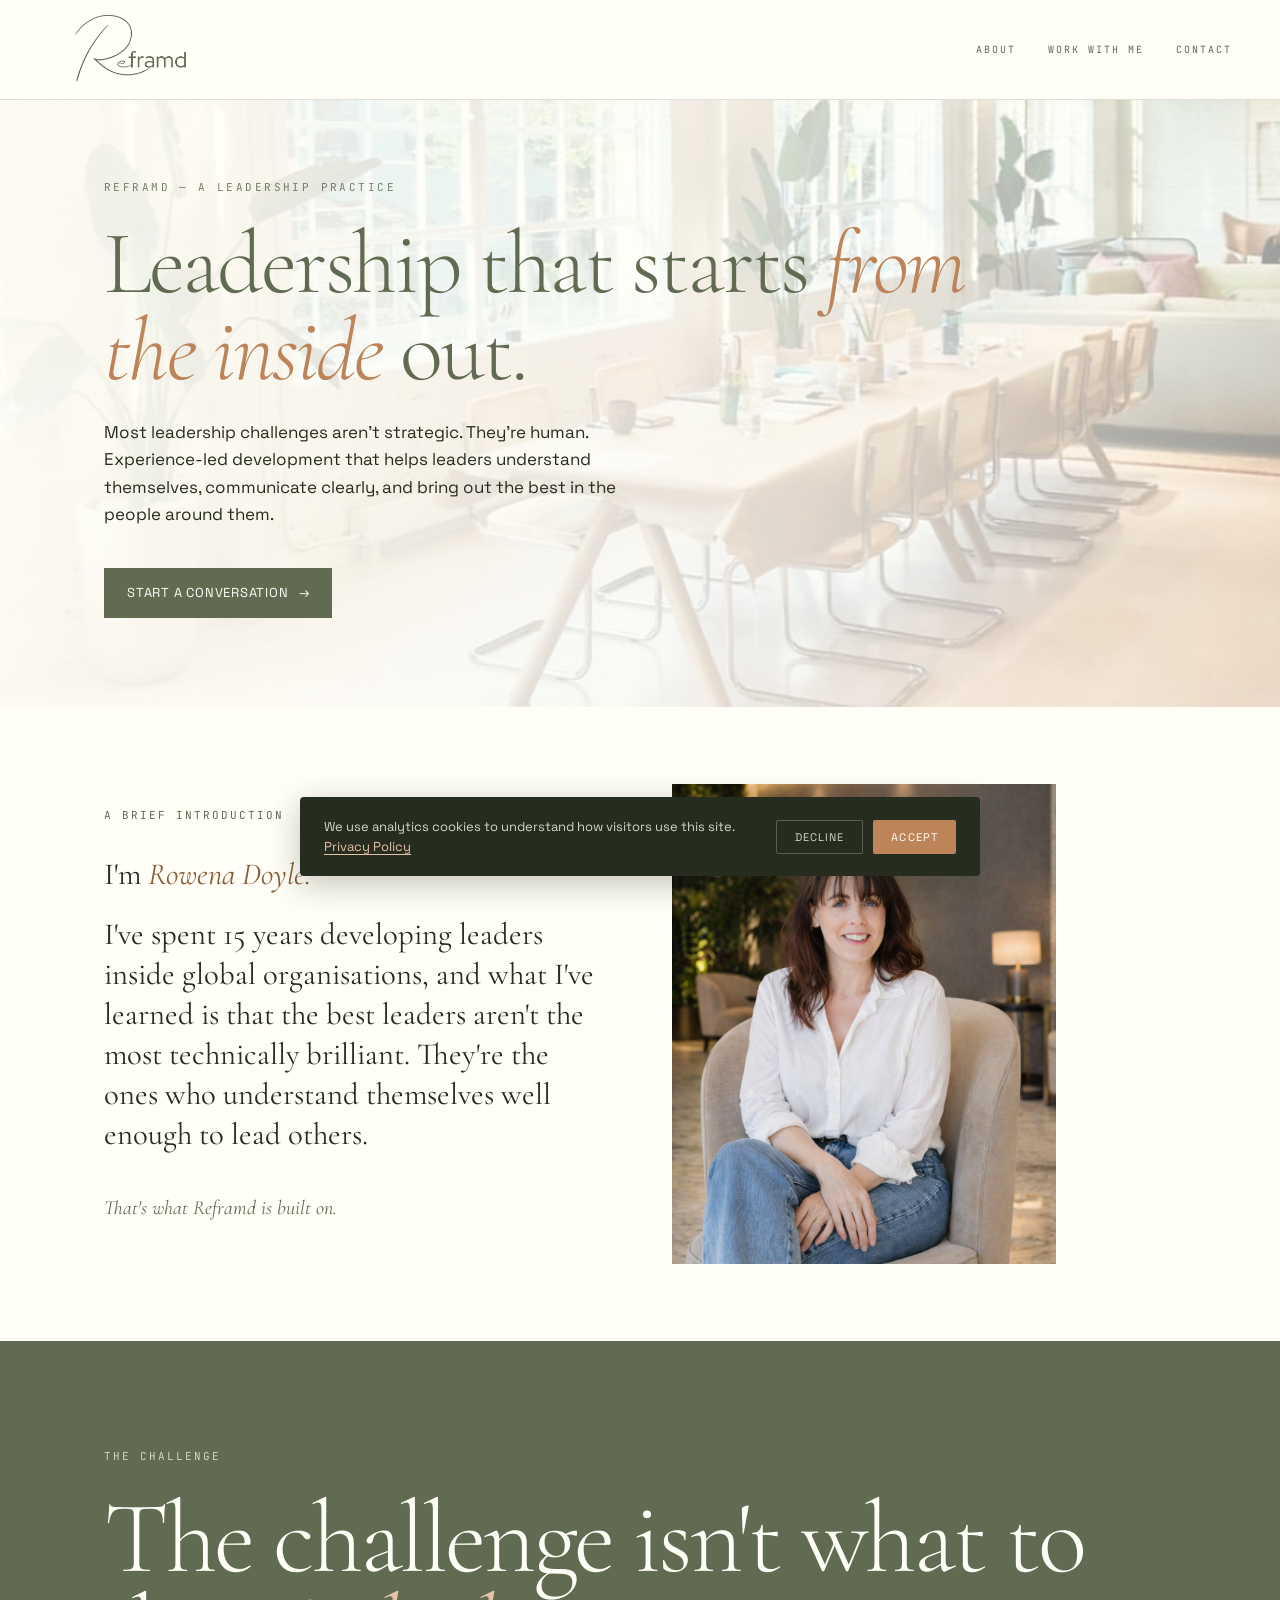
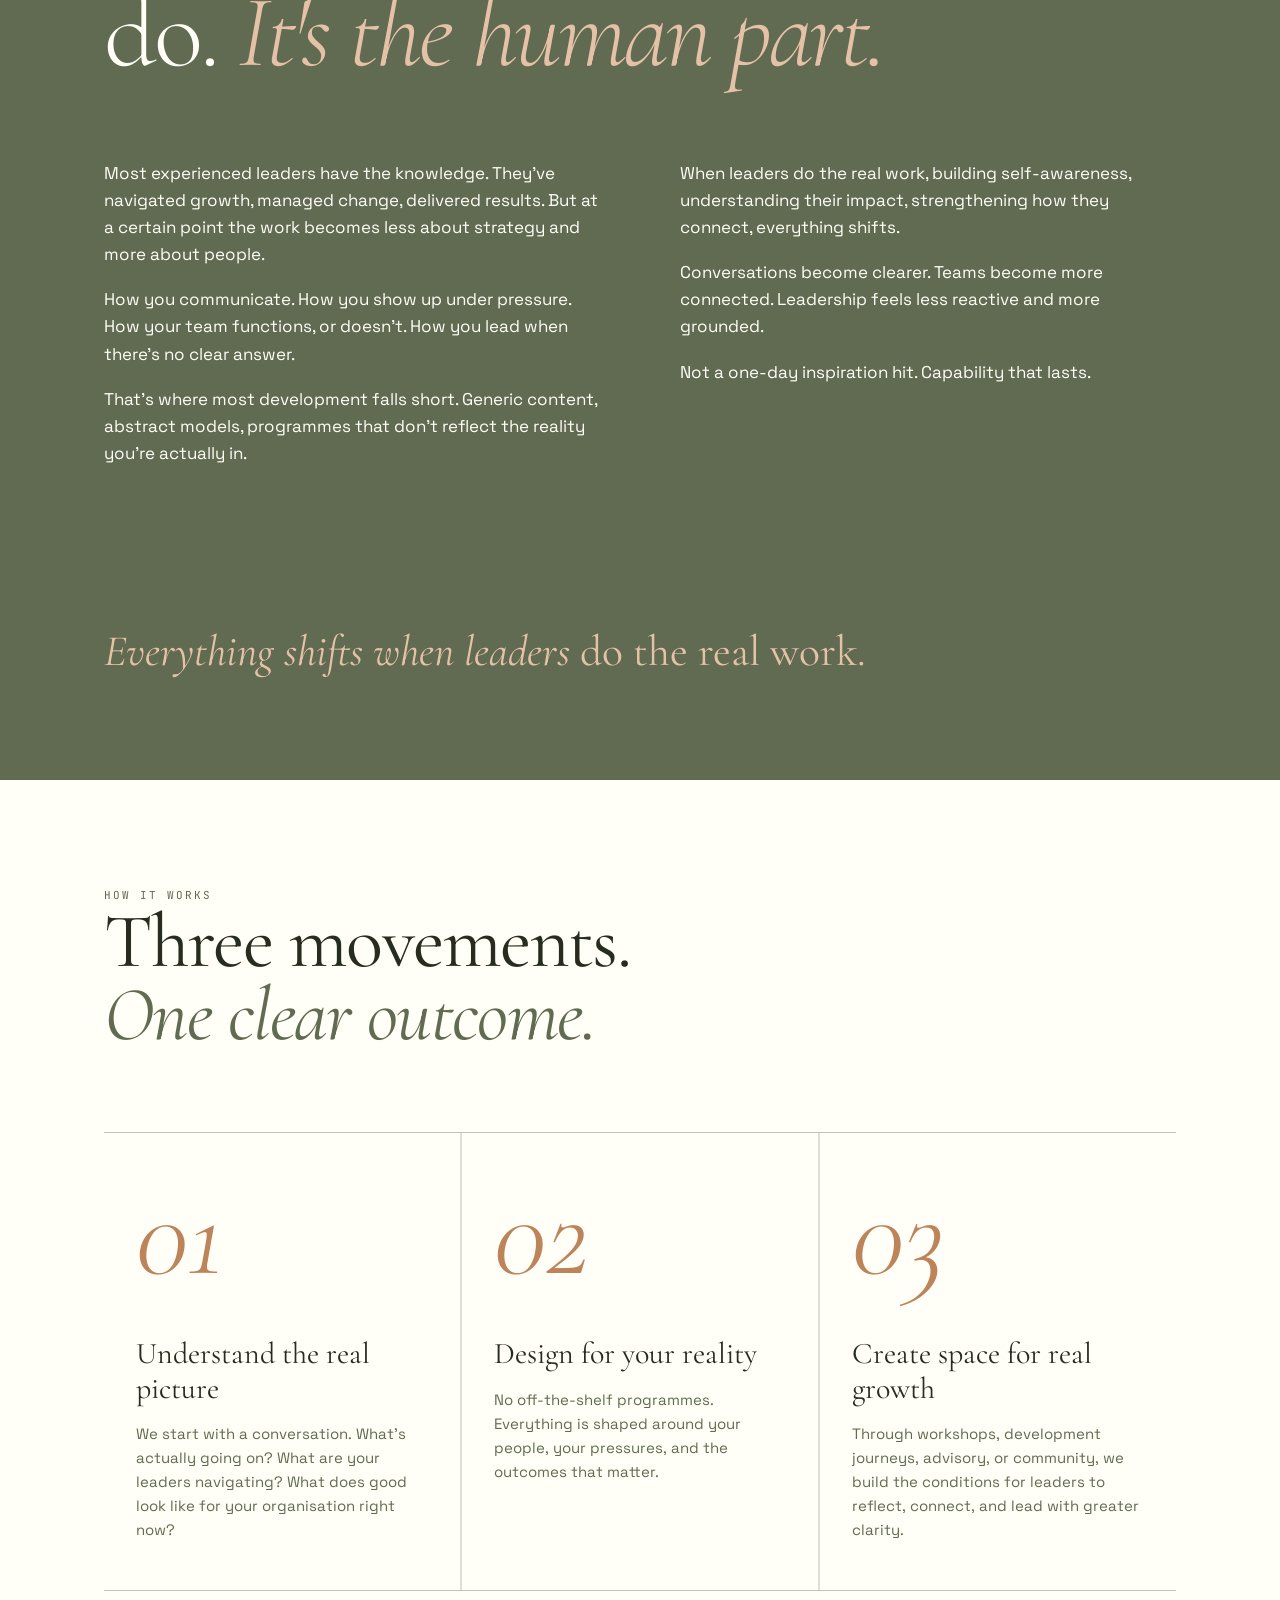
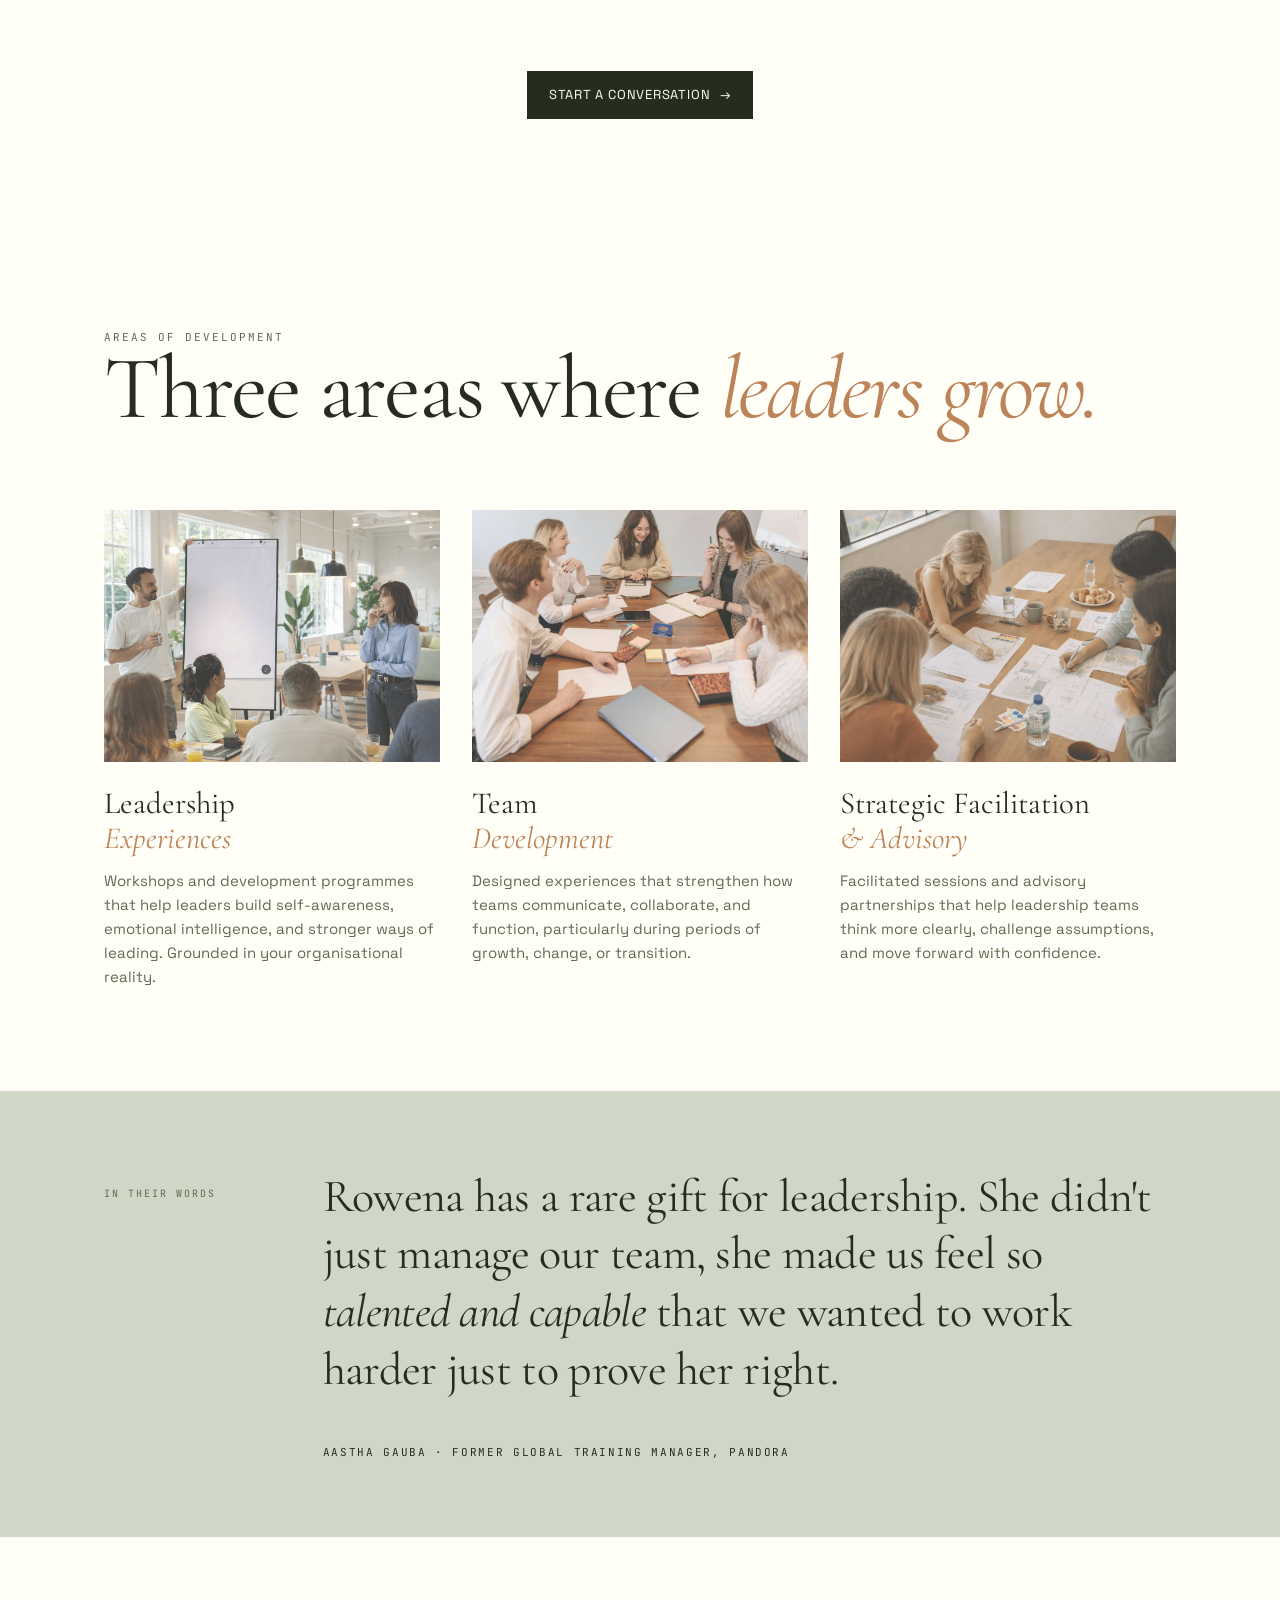
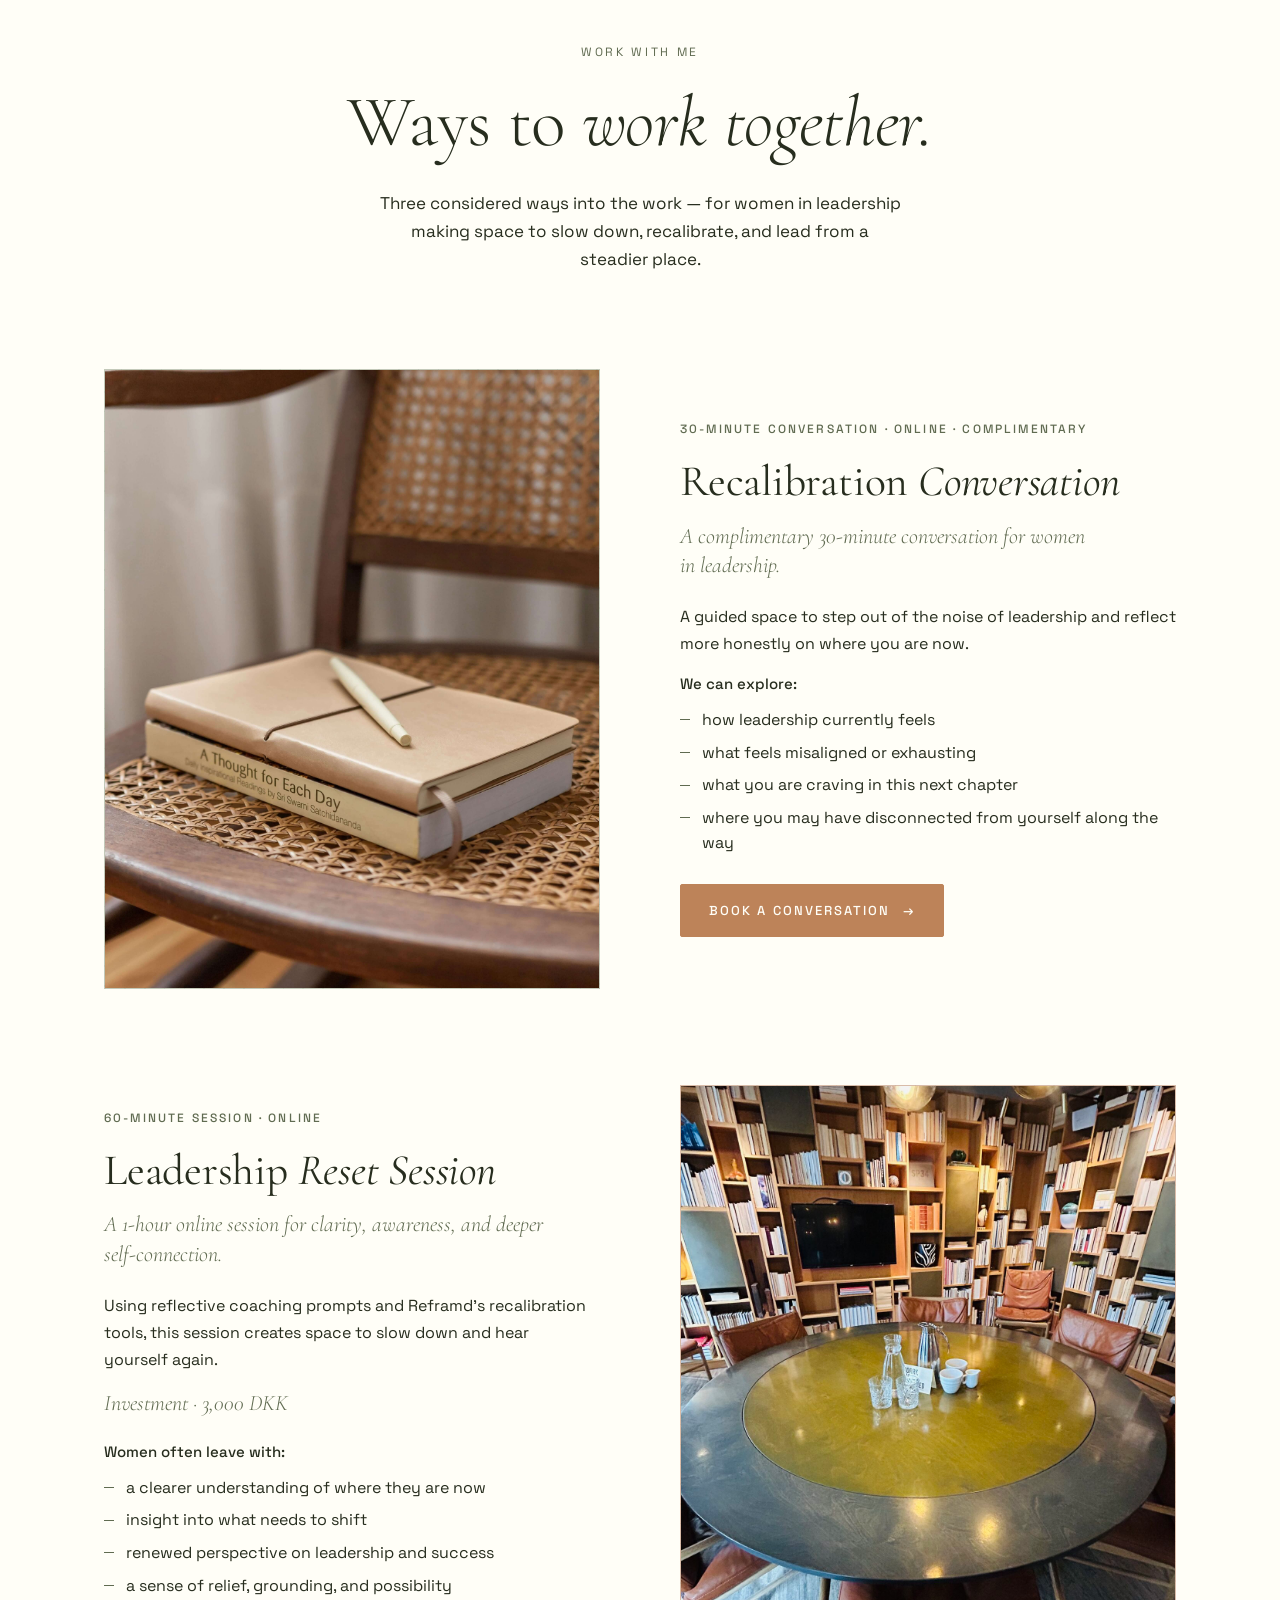
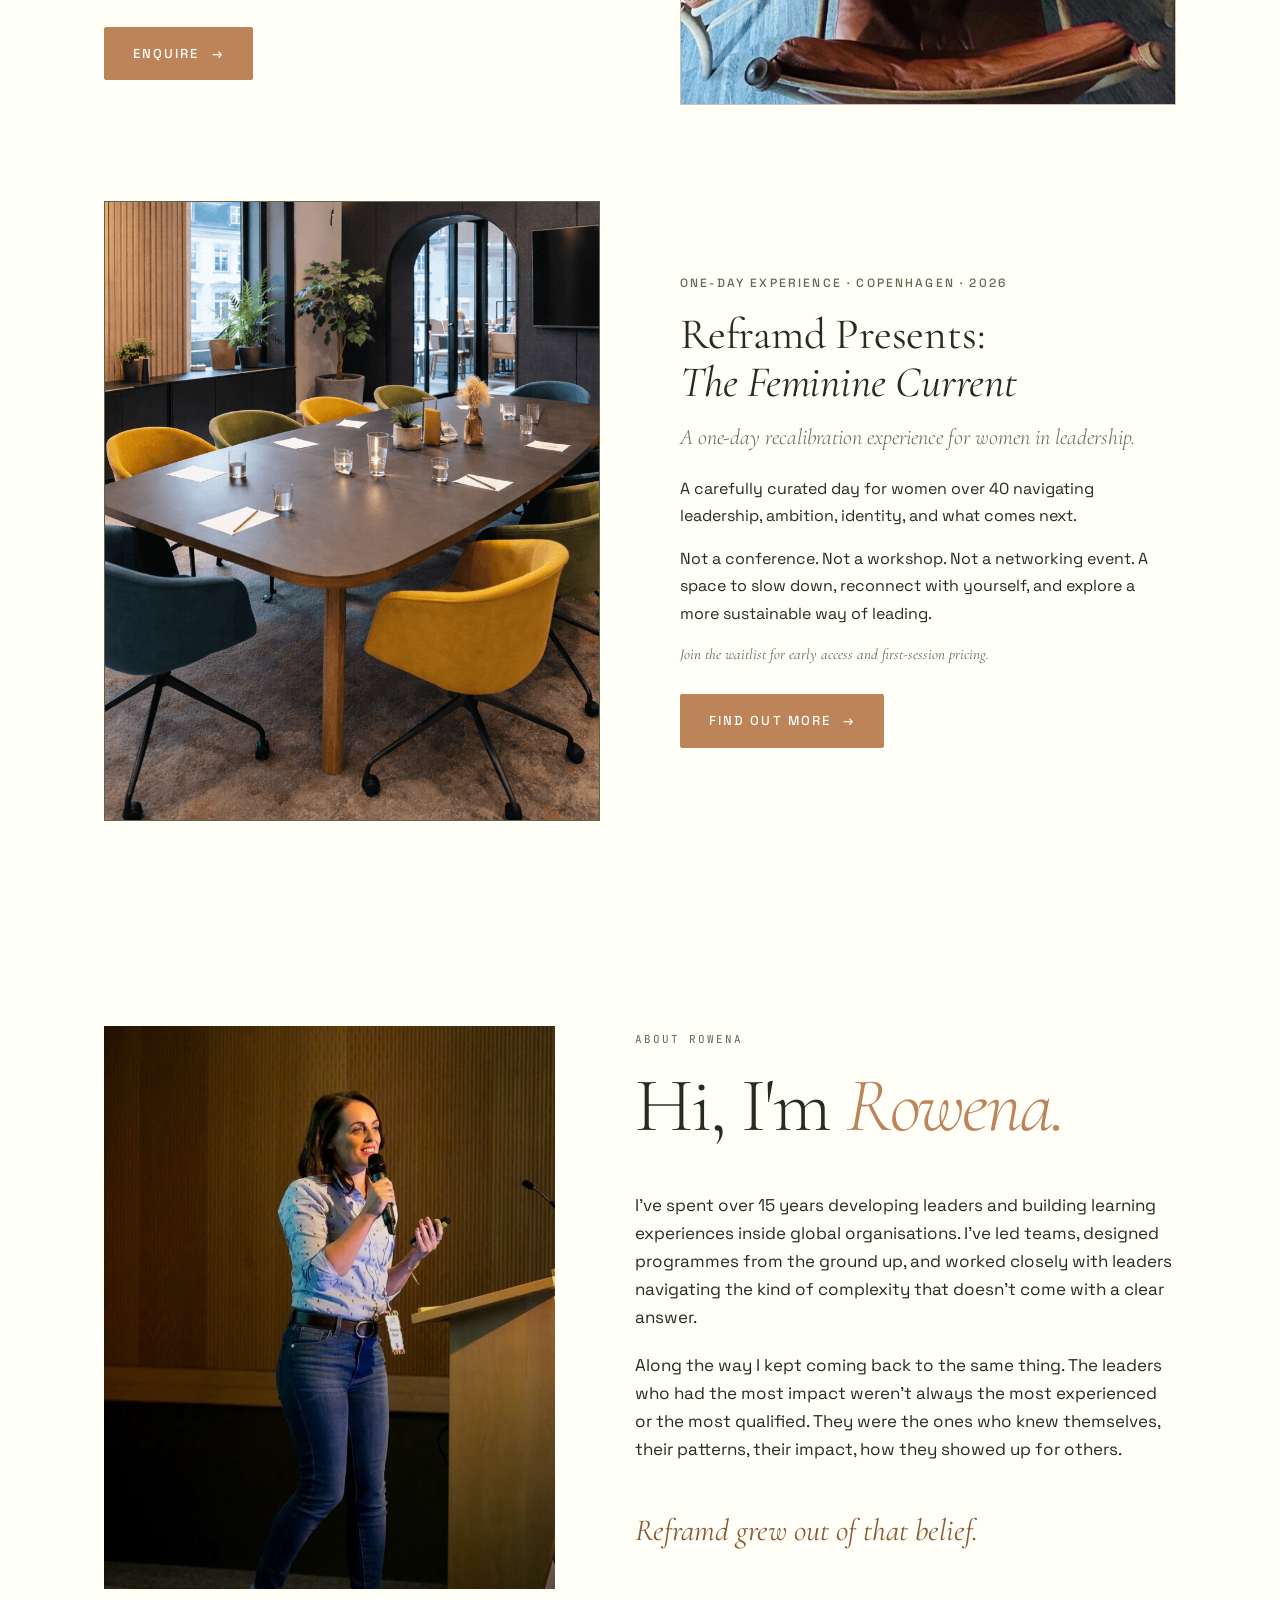
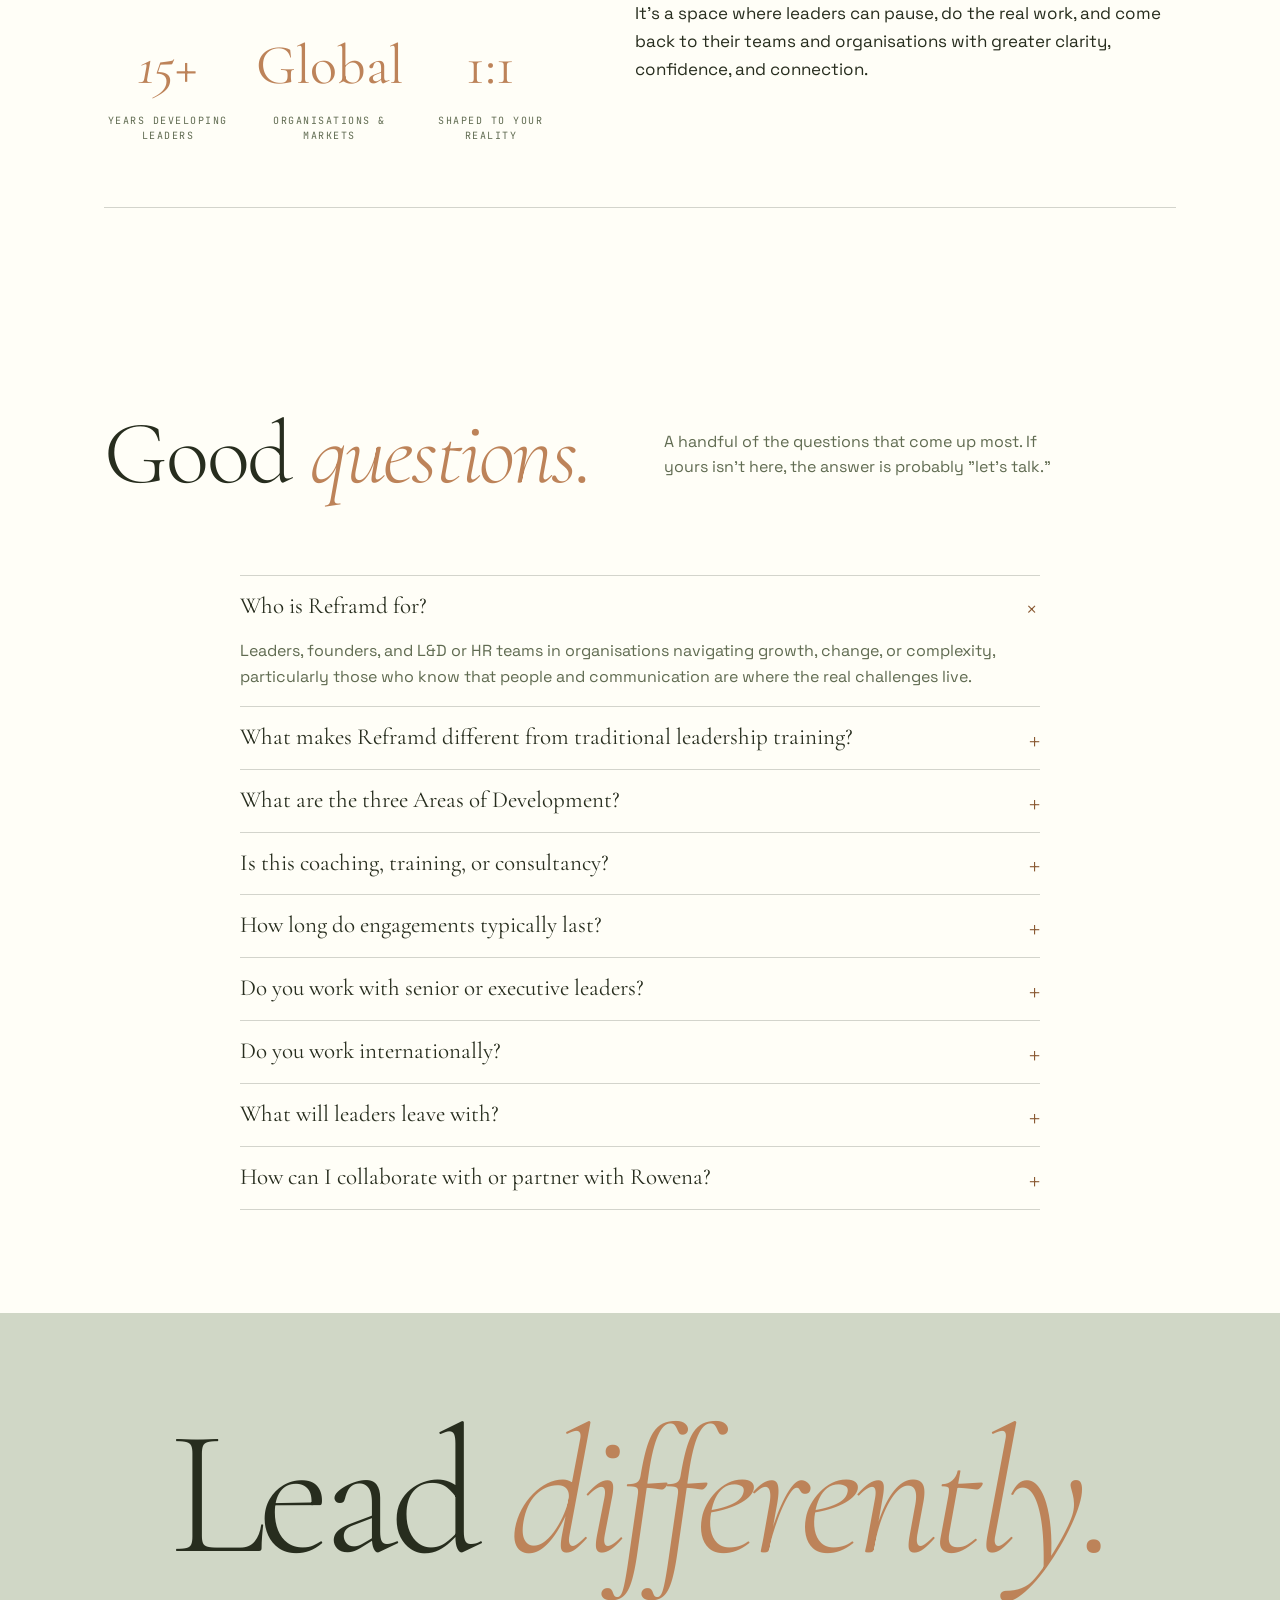
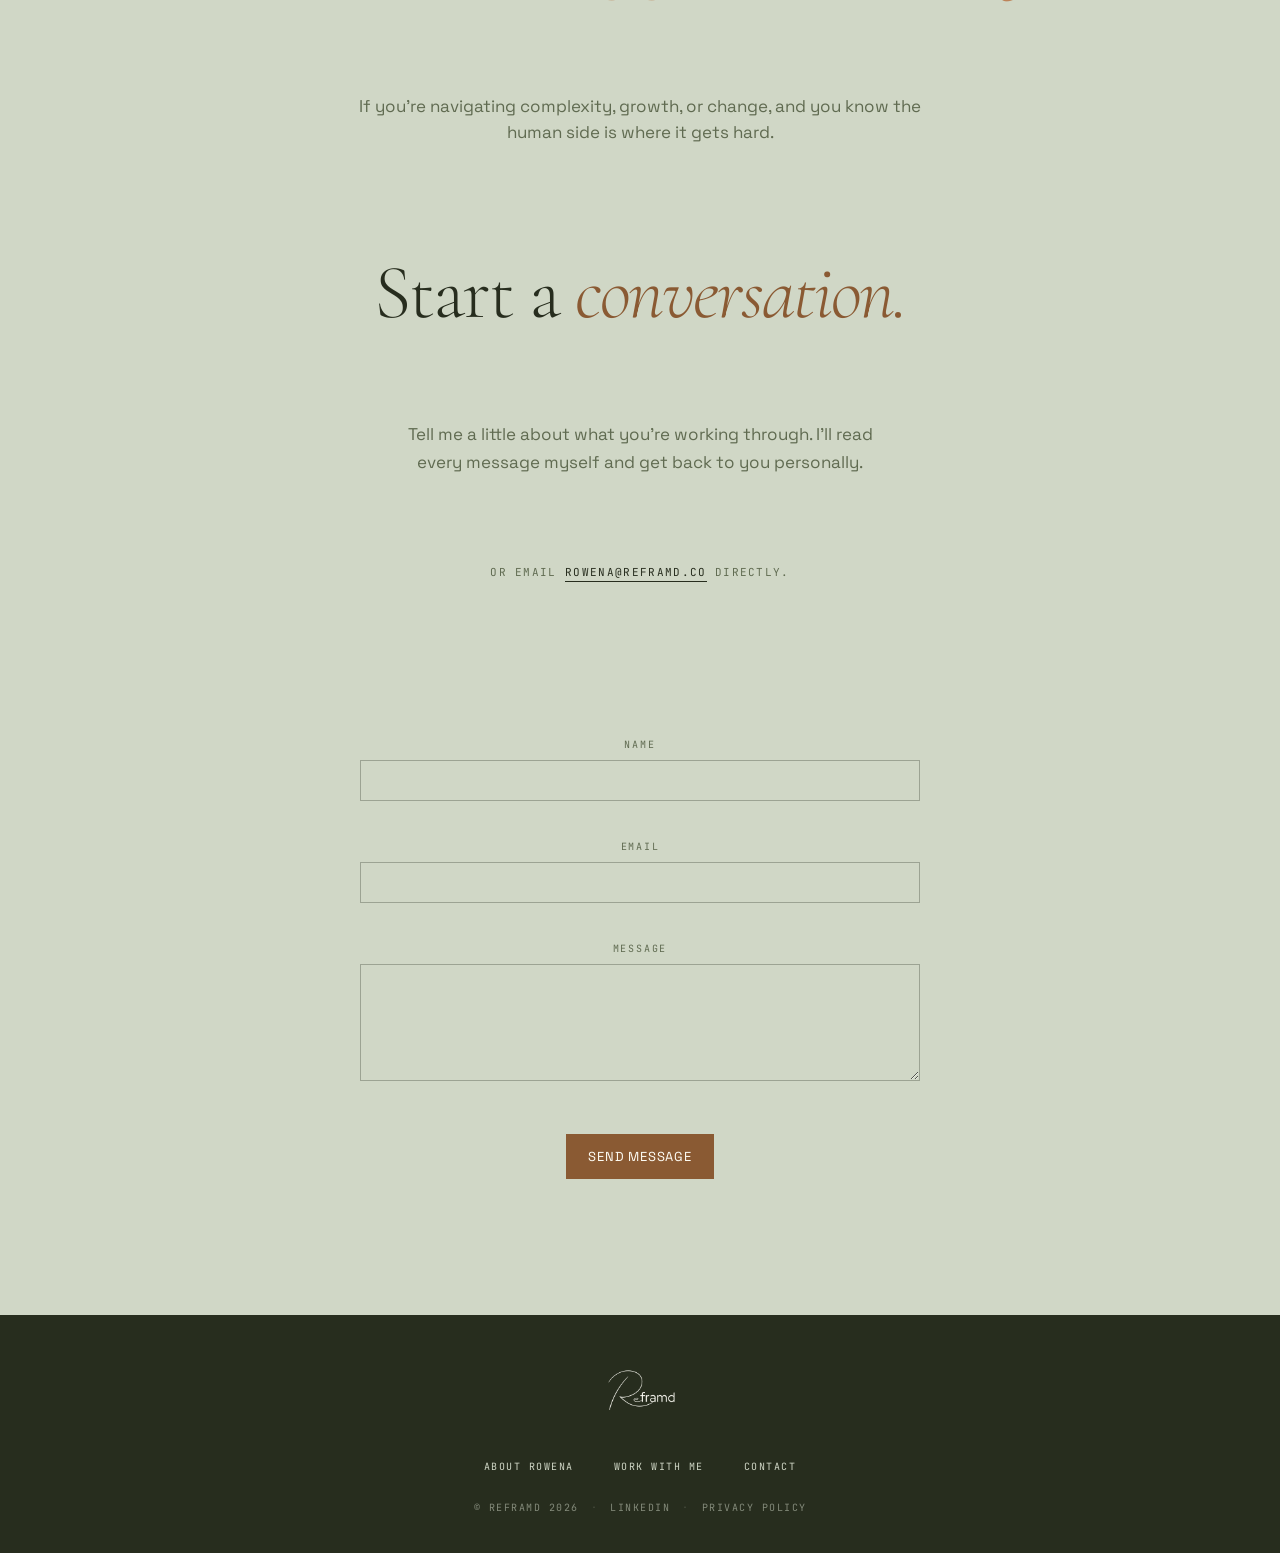
==== commit 8dd4514d: "Redesign site: container architecture, restructured sections, new copy - Remove d1 (Classic Editoria" ====
--- a/index.html
+++ b/index.html
@@ -6,6 +6,7 @@
 <meta name="viewport" content="width=device-width, initial-scale=1" />
 <title>Reframd — Leadership Development &amp; Coaching | Rowena Doyle</title>
 <meta name="description" content="Experience-led leadership development by Rowena Doyle. Workshops, advisory, and team programmes for leaders navigating growth, change, and complexity. Based in Copenhagen, working globally.">
+<meta name="google-site-verification" content="uLUqPHSn7f1dhTR7btSHMHsX4WAd2e52ZRzYVUlG67E" />
 <link rel="canonical" href="https://reframd.co/">
 <meta property="og:type" content="website">
 <meta property="og:url" content="https://reframd.co/">
@@ -79,10 +80,18 @@
     },
     {
       "@type": "Question",
+      "name": "What are the three Areas of Development?",
+      "acceptedAnswer": {
+        "@type": "Answer",
+        "text": "Leadership Experiences, Team Development, and Strategic Facilitation & Advisory. Each one is shaped to your context, whether that's developing individual leaders, strengthening how a team works together, or partnering at a strategic level. Engagements often draw on more than one."
+      }
+    },
+    {
+      "@type": "Question",
       "name": "Is this coaching, training, or consultancy?",
       "acceptedAnswer": {
         "@type": "Answer",
-        "text": "It can include elements of all three — workshops, advisory partnerships, community spaces, or speaking. The structure is always shaped around what's real for your organisation."
+        "text": "It can include elements of all three. Workshops, advisory partnerships, leadership experiences, or speaking. The structure is always shaped around what's real for your organisation."
       }
     },
     {
@@ -111,26 +120,10 @@
     },
     {
       "@type": "Question",
-      "name": "Who should attend the Reframd MeetUp?",
+      "name": "What will leaders leave with?",
       "acceptedAnswer": {
         "@type": "Answer",
-        "text": "Leaders working in L&D, HR, or organisational leadership who want space to reflect, connect, and think clearly about the realities of leading right now."
-      }
-    },
-    {
-      "@type": "Question",
-      "name": "Is the MeetUp a networking event?",
-      "acceptedAnswer": {
-        "@type": "Answer",
-        "text": "It's intentionally structured. Connection is encouraged, but the focus is thoughtful discussion and shared reflection, not informal networking."
-      }
-    },
-    {
-      "@type": "Question",
-      "name": "What will I leave with?",
-      "acceptedAnswer": {
-        "@type": "Answer",
-        "text": "Clearer thinking, fresh perspective, and practical insight. The aim isn't information overload — it's meaningful space to step back and lead more intentionally."
+        "text": "It's a space where leaders can pause, do the real work, and come back to their teams and organisations with greater clarity, confidence, and connection."
       }
     },
     {
@@ -144,10 +137,11 @@
   ]
 }
 </script>
+<link rel="preconnect" href="https://fonts.googleapis.com">
+<link rel="preconnect" href="https://fonts.gstatic.com" crossorigin>
+<link rel="stylesheet" href="https://fonts.googleapis.com/css2?family=Cormorant+Garamond:ital,wght@0,300;0,400;0,500;1,300;1,400&family=Space+Grotesk:wght@300;400;500&display=swap">
 <link rel="stylesheet" href="styles/base.css" />
-<link rel="stylesheet" href="styles/d1-classic.css" />
 <link rel="stylesheet" href="styles/d2-asymmetric.css" />
-<link rel="stylesheet" href="styles/d3-essay.css" />
 <style>
 /* ============================================================
    MOBILE RESPONSIVE — all breakpoints in one place
@@ -222,79 +216,59 @@
 
   /* ---- D2 Hero ---- */
   .d2-hero {
-    grid-template-columns: 1fr !important;
-    padding: 100px 24px 48px !important;
-    min-height: auto !important;
-    gap: 32px;
+    padding-block: 120px 56px;
+    min-height: 56vh;
   }
   .d2-hero h1 {
-    font-size: clamp(36px, 10vw, 64px) !important;
-    margin: 16px 0;
-  }
-  .d2-hero .portrait-wrap {
-    height: 72vw;
-    min-height: 260px;
-    align-self: auto;
-  }
-  .d2-hero.typo { padding: 100px 24px 48px !important; }
-  .d2-hero.typo h1 { font-size: clamp(44px, 12vw, 88px) !important; }
+    font-size: clamp(36px, 10vw, 64px);
+  }
 
   /* ---- D2 About short ---- */
-  .d2-about-short { padding: 72px 24px !important; }
+  .d2-about-short { padding-block: 72px !important; padding-inline: 0 !important; }
   .d2-about-short .inner { grid-template-columns: 1fr !important; gap: 40px; }
 
   /* ---- D2 Problem ---- */
-  .d2-problem { padding: 72px 24px 56px !important; }
+  .d2-problem { padding-block: 72px 56px !important; padding-inline: 0 !important; }
   .d2-problem h2 { font-size: clamp(32px, 8vw, 64px) !important; margin-bottom: 40px; }
   .d2-problem .body { grid-template-columns: 1fr !important; gap: 0; }
   .d2-problem .pull { font-size: clamp(20px, 5vw, 32px) !important; padding-top: 36px; }
 
   /* ---- D2 How we work ---- */
-  .d2-how { padding: 72px 0 !important; }
-  .d2-how .head { padding: 0 24px; margin-bottom: 40px; }
+  .d2-how { padding-block: 72px !important; padding-inline: 0 !important; }
+  .d2-how .head { margin-bottom: 40px; }
   .d2-how h2 { font-size: clamp(32px, 8vw, 64px) !important; }
   .d2-how .steps { grid-template-columns: 1fr !important; }
   .d2-how .step { min-height: auto !important; }
-  .d2-how .cta-row { padding: 0 24px; margin-top: 48px; }
-
-  /* ---- D2 Services ---- */
-  .d2-services { padding: 72px 24px !important; }
+  .d2-how .cta-row { margin-top: 48px; }
+
+  /* ---- D2 Areas of Development ---- */
+  .d2-services { padding-block: 72px !important; padding-inline: 0 !important; }
   .d2-services h2 { font-size: clamp(32px, 8vw, 64px) !important; }
-  .d2-services .item {
-    display: flex !important;
-    flex-direction: column;
-    gap: 10px;
-    padding: 28px 0;
-  }
-  .d2-services .item .img-ph { display: none !important; }
-  .d2-services .item h3 { font-size: clamp(22px, 6vw, 38px) !important; }
+  .d2-services .areas-grid {
+    grid-template-columns: 1fr !important;
+    gap: 32px;
+  }
+  .d2-services .area-card__title { font-size: clamp(22px, 5.5vw, 30px) !important; }
 
   /* ---- D2 Testimonial ---- */
-  .d2-testimonial { padding: 72px 24px !important; }
+  .d2-testimonial { padding-block: 72px !important; padding-inline: 0 !important; }
   .d2-testimonial .inner { grid-template-columns: 1fr !important; gap: 20px; }
-  .d2-testimonial blockquote { font-size: clamp(22px, 5vw, 36px) !important; }
+  .d2-testimonial blockquote { font-size: clamp(20px, 5vw, 32px) !important; }
 
   /* ---- D2 About full ---- */
-  .d2-about-full { padding: 72px 24px !important; }
+  .d2-about-full { padding-block: 72px !important; padding-inline: 0 !important; }
   .d2-about-full .inner { grid-template-columns: 1fr !important; gap: 40px; }
   .d2-about-full h2 { font-size: clamp(32px, 8vw, 64px) !important; }
   .d2-about-full .stats { grid-template-columns: 1fr 1fr !important; }
   .d2-about-full .stat .num { font-size: 38px !important; }
 
-  /* ---- D2 Event ---- */
-  .d2-event { padding: 72px 24px !important; }
-  .d2-event::before { inset: 10px; }
-  .d2-event .inner { grid-template-columns: 1fr !important; gap: 40px; }
-  .d2-event h2 { font-size: clamp(28px, 7vw, 56px) !important; }
-  .d2-event .where-when { grid-template-columns: 1fr 1fr !important; gap: 20px 28px; }
-
   /* ---- D2 FAQ ---- */
-  .d2-faq { padding: 72px 24px !important; }
+  .d2-faq { padding-block: 72px !important; padding-inline: 0 !important; }
   .d2-faq .head { grid-template-columns: 1fr !important; gap: 20px; margin-bottom: 40px; }
   .d2-faq h2 { font-size: clamp(32px, 8vw, 64px) !important; }
 
   /* ---- D2 Contact / merged section ---- */
-  .d2-contact { padding: 72px 24px !important; }
+  .d2-contact { padding-block: 72px !important; padding-inline: 0 !important; }
   .d2-contact .inner { grid-template-columns: 1fr !important; gap: 40px; }
   .d2-contact h2 { font-size: clamp(28px, 7vw, 56px) !important; }
   .d2-contact .contact-submit { width: 100%; justify-content: center; min-height: 48px; }
@@ -307,87 +281,6 @@
   .d2-footer .footer-logo { width: 120px !important; height: 60px !important; }
   .d2-footer .footer-nav { flex-wrap: wrap; justify-content: center; gap: 12px 20px; }
   .d2-footer .footer-bottom { flex-wrap: wrap; justify-content: center; gap: 8px; }
-
-  /* ---- D1 Masthead ---- */
-  .d1-mast { grid-template-columns: 1fr !important; padding: 20px 24px; text-align: center; }
-  .d1-mast .left { display: none; }
-  .d1-mast .logo { justify-self: center; }
-  .d1-mast .right { justify-content: center; flex-wrap: wrap; gap: 12px 20px; }
-  .d1-sub-mast { padding: 8px 24px; flex-direction: column; gap: 4px; }
-  .d1-hero { height: 80vw; min-height: 320px; }
-  .d1-hero .headline-overlay { grid-template-columns: 1fr !important; left: 24px; right: 24px; bottom: 28px; gap: 16px; }
-  .d1-hero .headline-overlay h1 { font-size: clamp(32px, 8vw, 64px) !important; }
-  .d1-hero .meta { display: none; }
-  .d1-hero.split { grid-template-columns: 1fr !important; height: auto; }
-  .d1-hero.split .portrait { height: 72vw; min-height: 260px; position: relative; inset: auto; }
-  .d1-hero.split .copy { padding: 40px 24px; }
-  .d1-hero.split .copy h1 { font-size: clamp(32px, 8vw, 56px) !important; }
-  .d1-hero.typo { padding: 80px 24px 48px !important; }
-  .d1-hero.typo h1 { font-size: clamp(40px, 10vw, 72px) !important; }
-  .d1-band { grid-template-columns: 1fr !important; padding: 56px 24px; gap: 24px; }
-  .d1-about-short { grid-template-columns: 1fr !important; padding: 64px 24px !important; gap: 40px; }
-  .d1-essay { padding: 64px 24px !important; }
-  .d1-essay h2 { font-size: clamp(28px, 7vw, 56px) !important; margin-bottom: 40px; }
-  .d1-essay .cols { column-count: 1 !important; }
-  .d1-how { padding: 64px 24px !important; }
-  .d1-how h2 { font-size: clamp(28px, 7vw, 56px) !important; margin-bottom: 48px; }
-  .d1-how .steps { grid-template-columns: 1fr !important; gap: 32px; }
-  .d1-services { padding: 64px 24px !important; }
-  .d1-services h2 { font-size: clamp(28px, 7vw, 56px) !important; margin-bottom: 48px; }
-  .d1-services .item { grid-template-columns: 40px 1fr !important; grid-template-rows: auto auto; gap: 12px 16px; padding: 28px 0; }
-  .d1-services .item h3 { font-size: clamp(20px, 5vw, 30px) !important; }
-  .d1-services .item p { grid-column: 2; grid-row: 2; }
-  .d1-services .item .arrow { display: none; }
-  .d1-about-full { grid-template-columns: 1fr !important; padding: 64px 24px !important; gap: 40px; }
-  .d1-about-full .img-ph { position: static; aspect-ratio: 4/3; }
-  .d1-testimonial { padding: 72px 24px !important; }
-  .d1-testimonial blockquote { font-size: clamp(20px, 5vw, 30px) !important; }
-  .d1-event { padding: 64px 24px !important; }
-  .d1-event .inner { grid-template-columns: 1fr !important; gap: 40px; }
-  .d1-event h2 { font-size: clamp(26px, 7vw, 48px) !important; }
-  .d1-faq { padding: 64px 24px !important; }
-  .d1-faq h2 { font-size: clamp(28px, 7vw, 56px) !important; margin-bottom: 40px; }
-  .d1-final { padding: 72px 24px !important; }
-  .d1-final h2 { font-size: clamp(36px, 9vw, 72px) !important; }
-  .d1-footer { padding: 24px !important; flex-direction: column; gap: 12px; text-align: center; }
-
-  /* ---- D3 Nav ---- */
-  .d3-nav { grid-template-columns: 1fr auto !important; padding: 16px 24px; }
-  .d3-nav .links { display: none; }
-  .d3-nav .cta { grid-column: 2; font-size: 9px; }
-  .d3-hero { height: 80vw !important; min-height: 320px !important; }
-  .d3-hero h1 { font-size: clamp(32px, 8vw, 64px) !important; left: 24px; right: 24px; bottom: 56px; }
-  .d3-hero .foot { left: 24px; right: 24px; }
-  .d3-hero .chapter-mark { left: 24px; }
-  .d3-hero.split { grid-template-columns: 1fr !important; height: auto !important; min-height: auto !important; }
-  .d3-hero.split .portrait { height: 72vw; min-height: 260px; }
-  .d3-hero.split .right { padding: 40px 24px; }
-  .d3-hero.split h1 { font-size: clamp(32px, 8vw, 56px) !important; }
-  .d3-hero.typo { padding: 80px 24px 48px !important; min-height: auto !important; }
-  .d3-hero.typo h1 { font-size: clamp(44px, 11vw, 80px) !important; }
-  .d3-chapter { padding: 64px 24px 28px; }
-  .d3-chapter .number { font-size: 56px; }
-  .d3-chapter h2 { font-size: clamp(24px, 6vw, 40px) !important; }
-  .d3-about-short { padding: 32px 24px 64px; }
-  .d3-about-short .img-ph { width: 160px; height: 200px; }
-  .d3-problem { padding: 24px 24px 64px; }
-  .d3-problem .lede { font-size: clamp(20px, 5vw, 32px) !important; margin-bottom: 36px; }
-  .d3-how { padding: 24px 24px 64px; }
-  .d3-how .step { grid-template-columns: 1fr !important; gap: 12px; }
-  .d3-how .step .num { font-size: 44px; }
-  .d3-services { padding: 24px 24px 64px; }
-  .d3-services .grid { grid-template-columns: 1fr !important; }
-  .d3-testimonial { padding: 64px 24px; }
-  .d3-testimonial blockquote { font-size: clamp(22px, 5vw, 34px) !important; }
-  .d3-about-full .portrait-row { grid-template-columns: 1fr !important; margin: 36px 0; }
-  .d3-about-full .portrait-row .img-ph:last-child { display: none; }
-  .d3-event { padding: 64px 24px; }
-  .d3-event h2 { font-size: clamp(28px, 7vw, 52px) !important; }
-  .d3-event .where-when { gap: 28px 40px; }
-  .d3-faq { padding: 24px 24px 64px; }
-  .d3-final { padding: 72px 24px; }
-  .d3-final h2 { font-size: clamp(36px, 9vw, 72px) !important; }
-  .d3-footer { padding: 24px !important; flex-direction: column; gap: 12px; text-align: center; }
 }
 
 @media (max-width: 480px) {
@@ -395,7 +288,265 @@
   .d2-problem h2 { font-size: clamp(28px, 9vw, 48px) !important; }
   .d2-final-merge h2.final-h2 { font-size: clamp(36px, 11vw, 64px) !important; }
   .d2-about-full .stats { grid-template-columns: 1fr !important; }
-  .d2-event .where-when { grid-template-columns: 1fr !important; }
+}
+
+/* ============================================================
+   WAYS TO WORK TOGETHER — three service blocks
+   Brand-scoped tokens (Reframd palette)
+   ============================================================ */
+.ways {
+  --ways-bg: #FFFEF7;
+  --ways-surface: #FFFFFF;
+  --ways-sage-light: #D0D7C6;
+  --ways-sage-mid: #606B51;
+  --ways-deep-forest: #272D1E;
+  --ways-terracotta: #BD8359;
+  --ways-terracotta-deep: #9A6A45;
+  --ways-blush: #E8C9B5;
+
+  --ways-serif: "Cormorant Garamond", "Iowan Old Style", "Palatino Linotype", Palatino, Georgia, serif;
+  --ways-sans: "Space Grotesk", -apple-system, BlinkMacSystemFont, "Segoe UI", Helvetica, Arial, sans-serif;
+
+  background: var(--ways-bg);
+  color: var(--ways-deep-forest);
+  padding-block: clamp(64px, 8vw, 120px);
+  padding-inline: 0;
+  font-family: var(--ways-sans);
+  -webkit-font-smoothing: antialiased;
+  -moz-osx-font-smoothing: grayscale;
+}
+.ways__inner {
+  max-width: 1200px;
+  margin: 0 auto;
+}
+.ways__header {
+  max-width: 720px;
+  margin: 0 auto 96px;
+  text-align: center;
+}
+.ways__eyebrow {
+  display: inline-block;
+  font-family: var(--ways-sans);
+  font-size: 12px;
+  font-weight: 400;
+  letter-spacing: 0.22em;
+  text-transform: uppercase;
+  color: var(--ways-sage-mid);
+  margin-bottom: 24px;
+}
+.ways__title {
+  font-family: var(--ways-serif);
+  font-weight: 300;
+  font-size: clamp(44px, 6vw, 72px);
+  line-height: 1.05;
+  letter-spacing: -0.005em;
+  color: var(--ways-deep-forest);
+  margin: 0 0 28px;
+  text-wrap: balance;
+}
+.ways__title-italic {
+  font-style: italic;
+  font-weight: 300;
+}
+.ways__lede {
+  font-family: var(--ways-sans);
+  font-size: 17px;
+  line-height: 1.65;
+  color: var(--ways-deep-forest);
+  margin: 0 auto;
+  max-width: 580px;
+  text-wrap: pretty;
+}
+
+.ways__list {
+  display: flex;
+  flex-direction: column;
+  gap: 96px;
+}
+
+.ways__block {
+  display: grid;
+  grid-template-columns: 1fr 1fr;
+  gap: 80px;
+  align-items: center;
+}
+.ways__block--reverse .ways__media { order: 2; }
+
+.ways__media {
+  width: 100%;
+}
+.ways__img-ph {
+  position: relative;
+  width: 100%;
+  aspect-ratio: 4 / 5;
+  background: var(--ways-sage-light);
+  background-image:
+    repeating-linear-gradient(
+      135deg,
+      rgba(39,45,30,0.05) 0,
+      rgba(39,45,30,0.05) 1px,
+      transparent 1px,
+      transparent 14px
+    );
+  border: 1px solid rgba(39,45,30,0.08);
+  display: flex;
+  align-items: flex-end;
+  justify-content: flex-start;
+  overflow: hidden;
+}
+.ways__img-ph--blush { background-color: var(--ways-blush); }
+.ways__img-ph--sage  { background-color: var(--ways-sage-mid); }
+.ways__img-ph--sage .ways__img-label { color: var(--ways-bg); }
+.ways__img-label {
+  font-family: ui-monospace, "SF Mono", Menlo, Consolas, monospace;
+  font-size: 11px;
+  letter-spacing: 0.12em;
+  text-transform: lowercase;
+  color: var(--ways-deep-forest);
+  padding: 16px 18px;
+  opacity: 0.65;
+}
+
+.ways__body {
+  max-width: 520px;
+}
+.ways__meta {
+  font-family: var(--ways-sans);
+  font-size: 12px;
+  font-weight: 500;
+  letter-spacing: 0.18em;
+  text-transform: uppercase;
+  color: var(--ways-sage-mid);
+  margin: 0 0 18px;
+  line-height: 1.6;
+}
+.ways__heading {
+  font-family: var(--ways-serif);
+  font-weight: 400;
+  font-size: clamp(32px, 3.4vw, 44px);
+  line-height: 1.1;
+  letter-spacing: -0.005em;
+  color: var(--ways-deep-forest);
+  margin: 0 0 16px;
+  text-wrap: balance;
+}
+.ways__italic { font-style: italic; font-weight: 400; }
+.ways__sub {
+  font-family: var(--ways-serif);
+  font-style: italic;
+  font-weight: 300;
+  font-size: 22px;
+  line-height: 1.35;
+  color: var(--ways-sage-mid);
+  margin: 0 0 22px;
+  text-wrap: pretty;
+}
+.ways__copy {
+  font-family: var(--ways-sans);
+  font-size: 16px;
+  line-height: 1.7;
+  color: var(--ways-deep-forest);
+  margin: 0 0 16px;
+  text-wrap: pretty;
+}
+.ways__list-intro {
+  font-family: var(--ways-sans);
+  font-size: 15px;
+  font-weight: 500;
+  color: var(--ways-deep-forest);
+  margin: 6px 0 12px;
+}
+.ways__bullets {
+  list-style: none;
+  padding: 0;
+  margin: 0 0 28px;
+  display: flex;
+  flex-direction: column;
+  gap: 8px;
+}
+.ways__bullets li {
+  position: relative;
+  padding-left: 22px;
+  font-family: var(--ways-sans);
+  font-size: 16px;
+  line-height: 1.55;
+  color: var(--ways-deep-forest);
+}
+.ways__bullets li::before {
+  content: "";
+  position: absolute;
+  left: 0;
+  top: 0.7em;
+  width: 10px;
+  height: 1px;
+  background: var(--ways-sage-mid);
+}
+.ways__closing {
+  font-family: var(--ways-serif);
+  font-size: 15px;
+  line-height: 1.55;
+  color: var(--ways-sage-mid);
+  margin: 6px 0 28px;
+}
+.ways__closing em { font-style: italic; }
+
+.ways__cta {
+  display: inline-flex;
+  align-items: center;
+  gap: 12px;
+  background: var(--ways-terracotta);
+  color: var(--ways-bg);
+  padding: 16px 28px;
+  min-height: 48px;
+  font-family: var(--ways-sans);
+  font-size: 13px;
+  font-weight: 500;
+  letter-spacing: 0.16em;
+  text-transform: uppercase;
+  text-decoration: none;
+  border: 1px solid var(--ways-terracotta);
+  border-radius: 2px;
+  transition: background-color .2s ease, border-color .2s ease, color .2s ease, transform .2s ease;
+  cursor: pointer;
+}
+.ways__cta:hover,
+.ways__cta:focus-visible {
+  background: var(--ways-terracotta-deep);
+  border-color: var(--ways-terracotta-deep);
+  color: var(--ways-bg);
+}
+.ways__cta:focus-visible {
+  outline: 2px solid var(--ways-deep-forest);
+  outline-offset: 3px;
+}
+.ways__arrow {
+  display: inline-block;
+  transition: transform .25s ease;
+}
+.ways__cta:hover .ways__arrow { transform: translateX(4px); }
+
+@media (max-width: 980px) {
+  .ways { padding: 88px 32px; }
+  .ways__header { margin-bottom: 64px; }
+  .ways__list { gap: 72px; }
+  .ways__block,
+  .ways__block--reverse {
+    grid-template-columns: 1fr;
+    gap: 32px;
+  }
+  .ways__block--reverse .ways__media { order: 0; }
+  .ways__media { max-width: 520px; }
+  .ways__img-ph { aspect-ratio: 4 / 5; }
+}
+
+@media (max-width: 480px) {
+  .ways { padding: 72px 22px; }
+  .ways__header { margin-bottom: 48px; }
+  .ways__list { gap: 64px; }
+  .ways__title { font-size: clamp(36px, 9vw, 52px); }
+  .ways__heading { font-size: clamp(26px, 7vw, 36px); }
+  .ways__sub { font-size: 19px; }
+  .ways__cta { width: 100%; justify-content: center; padding: 14px 22px; min-height: 48px; }
 }
 
 /* ---- Cookie consent banner ---- */
@@ -474,247 +625,6 @@
 
 <main>
 
-<!-- DIRECTION 1 — REMOVED -->
-<section class="direction d1" data-direction="1" data-screen-label="D1 Classic Editorial" style="display:none!important">
-
-  <!-- Masthead -->
-  <header class="d1-mast">
-    <div class="left">
-      <span>Est. MMXXIV</span>
-      <span>Copenhagen · Global</span>
-    </div>
-    <div class="logo"><img src="images/reframd-logo-olive.png" alt="Reframd"></div>
-    <nav class="right">
-      <a href="#d1-about">About</a>
-      <a href="#d1-work">Approach</a>
-      <a href="#d1-services">Services</a>
-      <a href="#d1-event">Meetup</a>
-      <a href="#d1-final">Contact</a>
-    </nav>
-  </header>
-  <div class="d1-sub-mast">
-    <span>Vol. 01 — Leadership from the inside out</span>
-    <span>A practice by Rowena Doyle</span>
-  </div>
-
-  <!-- HERO -->
-  <section class="d1-hero" data-hero>
-    <div class="portrait img-ph dark"><img src="images/hero-reframd.png" alt="Reframd workspace" style="position:absolute;inset:0;width:100%;height:100%;object-fit:cover;"></div>
-    <div class="vignette"></div>
-    <div class="issue-tag">№ 01 / Hero</div>
-    <div class="headline-overlay">
-      <h1>
-        Leadership<br/>
-        that starts<br/>
-        <span class="italic">from the inside out.</span>
-      </h1>
-      <div class="meta">
-        <div>Feature · Opening</div>
-        <div>Read time — 8 min</div>
-        <div>Scroll to enter</div>
-      </div>
-    </div>
-    <div class="scroll-cue">Scroll</div>
-  </section>
-
-  <!-- Subhead band -->
-  <section class="d1-band reveal">
-    <span class="eyebrow">A note from Rowena</span>
-    <div>
-      <p>Most leadership challenges aren't strategic. They're human. Reframd designs experience-led development that helps leaders understand themselves better, communicate more clearly, and bring out the best in the people around them.</p>
-      <div class="cta-row">
-        <a class="btn" href="#d1-final">Start a conversation <span class="arrow">→</span></a>
-      </div>
-    </div>
-  </section>
-
-  <!-- About short -->
-  <section class="d1-about-short reveal" id="d1-about">
-    <div class="img-ph ochre" style="aspect-ratio: 4/5;"><img src="images/brief-into-reframd-rowena-doyle.png" alt="Rowena Doyle" width="1024" height="1536" loading="lazy" style="position:absolute;inset:0;width:100%;height:100%;object-fit:cover;"></div>
-    <div class="text">
-      <span class="eyebrow">Chapter One · The Practice</span>
-      <h2>I'm Rowena Doyle.</h2>
-      <p>I've spent 15 years developing leaders inside global organisations, and what I've learned is that the best leaders aren't the most technically brilliant. They're the ones who understand themselves well enough to lead others.</p>
-      <p>That's what Reframd is built on.</p>
-      <div class="signature">— Rowena</div>
-    </div>
-  </section>
-
-  <!-- Marquee -->
-  <section class="d1-marquee" aria-hidden="true">
-    <div class="track">
-      <span>Self-awareness</span><span class="dot"></span>
-      <span class="italic">Real conversations</span><span class="dot"></span>
-      <span>Capability that lasts</span><span class="dot"></span>
-      <span class="italic">Leadership from the inside out</span><span class="dot"></span>
-      <span>Self-awareness</span><span class="dot"></span>
-      <span class="italic">Real conversations</span><span class="dot"></span>
-      <span>Capability that lasts</span><span class="dot"></span>
-      <span class="italic">Leadership from the inside out</span><span class="dot"></span>
-    </div>
-  </section>
-
-  <!-- Problem + Outcome -->
-  <section class="d1-essay reveal">
-    <div class="inner">
-      <span class="eyebrow">Feature · 02</span>
-      <h2>The challenge isn't what to do. <span class="italic">It's the human part.</span></h2>
-      <div class="cols">
-        <p>Most experienced leaders have the knowledge. They've navigated growth, managed change, delivered results. But at a certain point the work becomes less about strategy and more about people.</p>
-        <p>How you communicate. How you show up under pressure. How your team functions, or doesn't. How you lead when there's no clear answer.</p>
-        <p>That's where most development falls short. Generic content, abstract models, programmes that don't reflect the reality you're actually in.</p>
-        <p>When leaders do the real work — building self-awareness, understanding their impact, strengthening how they connect and communicate — everything shifts.</p>
-        <p>Conversations become clearer. Teams become more connected. Leadership feels less reactive and more grounded.</p>
-        <p class="pull">"Not a one-day inspiration hit. Capability that lasts."</p>
-      </div>
-    </div>
-  </section>
-
-  <!-- How we work -->
-  <section class="d1-how reveal" id="d1-work">
-    <span class="eyebrow">Feature · 03 — How it works</span>
-    <h2>How it <span class="italic">works.</span></h2>
-    <div class="steps">
-      <div class="step">
-        <span class="num">i.</span>
-        <h3>Understand the real picture</h3>
-        <p>We start with a conversation. What's actually going on? What are your leaders navigating? What does good look like for your organisation right now?</p>
-      </div>
-      <div class="step">
-        <span class="num">ii.</span>
-        <h3>Design for your reality</h3>
-        <p>No off-the-shelf programmes. Everything is shaped around your people, your pressures, and the outcomes that matter.</p>
-      </div>
-      <div class="step">
-        <span class="num">iii.</span>
-        <h3>Create space for real growth</h3>
-        <p>Through workshops, development journeys, advisory, or community, we build the conditions for leaders to reflect, connect, and lead with greater clarity.</p>
-      </div>
-    </div>
-    <div class="cta-row">
-      <a class="btn ghost" href="#d1-final">Start a conversation <span class="arrow">→</span></a>
-    </div>
-  </section>
-
-  <!-- Services -->
-  <section class="d1-services reveal" id="d1-services">
-    <div class="inner">
-      <span class="eyebrow">Feature · 04 — Services</span>
-      <h2>Ways to <span class="italic">work together.</span></h2>
-      <div class="list">
-        <div class="item">
-          <span class="num">01</span>
-          <h3>Leadership <span class="italic">Experiences</span></h3>
-          <p>Workshops and development programmes that help leaders build self-awareness, emotional intelligence, and stronger ways of leading. Grounded in your organisational reality, not abstract models.</p>
-          <span class="arrow">→</span>
-        </div>
-        <div class="item">
-          <span class="num">02</span>
-          <h3>Team <span class="italic">Development</span></h3>
-          <p>Designed experiences that strengthen how teams communicate, collaborate, and function, particularly during periods of growth, change, or transition.</p>
-          <span class="arrow">→</span>
-        </div>
-        <div class="item">
-          <span class="num">03</span>
-          <h3>Strategic Facilitation <span class="italic">&amp; Advisory</span></h3>
-          <p>Facilitated sessions and advisory partnerships that help leadership teams think more clearly, challenge assumptions, and move forward with confidence.</p>
-          <span class="arrow">→</span>
-        </div>
-      </div>
-    </div>
-  </section>
-
-  <!-- Testimonial -->
-  <section class="d1-testimonial reveal">
-    <div class="quote-mark">"</div>
-    <blockquote>Rowena has a rare gift for leadership. She didn't just manage our team, she made us feel so talented and capable that we wanted to work harder just to prove her right. She understands people at a human level and knows exactly how to unlock their potential.</blockquote>
-    <cite>Aastha Gauba · Former Global Training Manager, Pandora</cite>
-  </section>
-
-  <!-- About fuller -->
-  <section class="d1-about-full reveal">
-    <div class="img-ph"><img src="images/About-rowena-doyle-speaker.jpeg" alt="Rowena Doyle speaking" width="800" height="1193" loading="lazy" style="position:absolute;inset:0;width:100%;height:100%;object-fit:cover;"></div>
-    <div class="text">
-      <span class="eyebrow">Feature · 05 — The Founder</span>
-      <h2>Hi, I'm <span class="italic">Rowena.</span></h2>
-      <p>I've spent over 15 years developing leaders and building learning experiences inside global organisations. I've led teams, designed programmes from the ground up, and worked closely with leaders navigating the kind of complexity that doesn't come with a clear answer.</p>
-      <p class="pull">The leaders who had the most impact weren't always the most experienced or the most qualified. They were the ones who knew themselves.</p>
-      <p>Reframd grew out of that belief. It's a space where leaders can pause, do the real work, and come back to their teams and organisations with greater clarity, confidence, and connection.</p>
-    </div>
-  </section>
-
-  <!-- Event -->
-  <section class="d1-event reveal" id="d1-event">
-    <div class="inner">
-      <div class="img-ph"><img src="images/events-reframd.jpg" alt="Reframd MeetUp" width="1200" height="1196" loading="lazy" style="position:absolute;inset:0;width:100%;height:100%;object-fit:cover;"></div>
-      <div>
-        <span class="eyebrow">Feature · 06 — Gathering</span>
-        <h2>Join us at the next <span class="italic">Reframd MeetUp.</span></h2>
-        <p class="desc">A space for leaders to think together. Not a networking event — an intentional gathering where honest conversation and shared reflection are the point.</p>
-        <dl class="details">
-          <dt>Where</dt><dd>Nomad Workspace, Copenhagen</dd>
-          <dt>When</dt><dd>TBC — 8:30 to 10:00 AM</dd>
-        </dl>
-        <div class="event-quote">"Practical, grounded, and refreshingly real. No abstract models, just insight that sticks."<br/><span style="font-family: var(--mono); font-style: normal; font-size: 11px; letter-spacing: .15em; text-transform: uppercase; color: var(--olive);">— Name, Title</span></div>
-        <a class="btn" href="#">Book your place <span class="arrow">→</span></a>
-      </div>
-    </div>
-  </section>
-
-  <!-- FAQ -->
-  <section class="d1-faq reveal">
-    <span class="eyebrow">Feature · 07 — Questions</span>
-    <h2>Frequently <span class="italic">asked.</span></h2>
-    <details open>
-      <summary>Who is Reframd for? <span class="icon">+</span></summary>
-      <p>Leaders, founders, and L&amp;D or HR teams in organisations navigating growth, change, or complexity — particularly those who know that people and communication are where the real challenges live.</p>
-    </details>
-    <details>
-      <summary>What makes Reframd different from traditional leadership training? <span class="icon">+</span></summary>
-      <p>Everything is shaped around your context. No generic content, no pre-packaged models. The focus is practical capability that reflects the reality your leaders are actually in.</p>
-    </details>
-    <details>
-      <summary>Is this coaching, training, or consultancy? <span class="icon">+</span></summary>
-      <p>It can include elements of all three — workshops, advisory partnerships, community spaces, or speaking. The structure is always shaped around what's real for your organisation.</p>
-    </details>
-    <details>
-      <summary>How long do engagements typically last? <span class="icon">+</span></summary>
-      <p>It varies. Some organisations start with a single workshop or keynote. Others develop longer-term leadership journeys or advisory partnerships.</p>
-    </details>
-    <details>
-      <summary>Do you work with senior or executive leaders? <span class="icon">+</span></summary>
-      <p>Yes. Much of Rowena's experience is with senior leaders navigating strategic complexity. The approach respects experience and creates space for deeper thinking, honest challenge, and greater clarity.</p>
-    </details>
-    <details>
-      <summary>Do you work internationally? <span class="icon">+</span></summary>
-      <p>Yes. Rowena has worked globally for over 15 years and partners with organisations across different markets. Sessions can be delivered in person or virtually.</p>
-    </details>
-    <details>
-      <summary>Who should attend the Reframd MeetUp? <span class="icon">+</span></summary>
-      <p>Leaders working in L&amp;D, HR, or organisational leadership who want space to reflect, connect, and think clearly about the realities of leading right now.</p>
-    </details>
-    <details>
-      <summary>What will I leave with? <span class="icon">+</span></summary>
-      <p>Clearer thinking, fresh perspective, and practical insight. The aim isn't information overload — it's meaningful space to step back and lead more intentionally.</p>
-    </details>
-  </section>
-
-  <!-- Final CTA -->
-  <section class="d1-final" id="d1-final">
-    <h2>Ready to lead <span class="italic">differently?</span></h2>
-    <p>If you're navigating complexity, growth, or change, and you know the human side is where it gets hard — let's talk.</p>
-    <a class="btn" href="#">Start a conversation <span class="arrow">→</span></a>
-    <a class="email" href="mailto:hello@reframd.com">hello@reframd.com</a>
-  </section>
-
-  <footer class="d1-footer">
-    <span>© Reframd MMXXVI</span>
-    <span>Copenhagen · Global</span>
-    <span>Crafted with care</span>
-  </footer>
-
-</section>
-
 <!-- DIRECTION 2 — ASYMMETRIC & DECLARATIVE -->
 <section class="direction d2 active" data-direction="2" data-screen-label="D2 Asymmetric Declarative">
 
@@ -725,38 +635,29 @@
       <span></span><span></span><span></span>
     </button>
     <nav class="anchors">
-      <a href="#d2-work">How it works</a>
-      <a href="#d2-services">Services</a>
       <a href="#d2-about-full">About</a>
-      <a href="#d2-event">Event</a>
+      <a href="#d2-ways">Work with me</a>
       <a href="#contact">Contact</a>
     </nav>
   </aside>
 
   <!-- HERO -->
   <section class="d2-hero" id="d2-hero" data-hero>
-    <div class="copy">
+    <div class="container hero-inner">
       <div class="topbar">
         <span>Reframd — A leadership practice</span>
       </div>
       <h1>
-        <span class="block">Leadership</span>
-        <span class="block indent">that starts</span>
-        <span class="block"><span class="italic">from the inside</span></span>
-        <span class="block indent">out.</span>
+        Leadership that starts <span class="italic">from the inside</span> out.
       </h1>
-      <div class="sub">
-        <p>Most leadership challenges aren't strategic. They're human. Experience-led development that helps leaders understand themselves, communicate clearly, and bring out the best in the people around them.</p>
-      </div>
-    </div>
-    <div class="portrait-wrap">
-      <div class="portrait img-ph ochre" style="inset:40px 0 40px 0;"><img src="images/hero-reframd.png" alt="Reframd workspace" width="1200" height="1468" fetchpriority="high" style="position:absolute;inset:0;width:100%;height:100%;object-fit:cover;"></div>
+      <p class="hero-sub">Most leadership challenges aren't strategic. They're human. Experience-led development that helps leaders understand themselves, communicate clearly, and bring out the best in the people around them.</p>
+      <a class="btn hero-cta" href="#contact">Start a conversation <span class="arrow">→</span></a>
     </div>
   </section>
 
   <!-- About short -->
   <section class="d2-about-short" id="d2-about">
-    <div class="inner">
+    <div class="container inner">
       <div class="text">
         <span class="eyebrow">A brief introduction</span>
         <p>I'm <span class="italic">Rowena Doyle.</span></p>
@@ -769,30 +670,33 @@
 
   <!-- Problem / Outcome -->
   <section class="d2-problem">
-    <span class="eyebrow">The challenge</span>
-    <h2>The challenge isn't what to do. <span class="italic">It's the human part.</span></h2>
-    <div class="body">
-      <div class="col">
-        <p>Most experienced leaders have the knowledge. They've navigated growth, managed change, delivered results. But at a certain point the work becomes less about strategy and more about people.</p>
-        <p>How you communicate. How you show up under pressure. How your team functions, or doesn't. How you lead when there's no clear answer.</p>
-        <p>That's where most development falls short. Generic content, abstract models, programmes that don't reflect the reality you're actually in.</p>
-      </div>
-      <div class="col">
-        <p>When leaders do the real work, building self-awareness, understanding their impact, strengthening how they connect, everything shifts.</p>
-        <p>Conversations become clearer. Teams become more connected. Leadership feels less reactive and more grounded.</p>
-        <p>Not a one-day inspiration hit. Capability that lasts.</p>
-      </div>
-      <p class="pull" style="color:#e5c1a8;">Everything shifts when leaders <span style="font-style: normal;">do the real work.</span></p>
+    <div class="container">
+      <span class="eyebrow">The challenge</span>
+      <h2>The challenge isn't what to do. <span class="italic">It's the human part.</span></h2>
+      <div class="body">
+        <div class="col">
+          <p>Most experienced leaders have the knowledge. They've navigated growth, managed change, delivered results. But at a certain point the work becomes less about strategy and more about people.</p>
+          <p>How you communicate. How you show up under pressure. How your team functions, or doesn't. How you lead when there's no clear answer.</p>
+          <p>That's where most development falls short. Generic content, abstract models, programmes that don't reflect the reality you're actually in.</p>
+        </div>
+        <div class="col">
+          <p>When leaders do the real work, building self-awareness, understanding their impact, strengthening how they connect, everything shifts.</p>
+          <p>Conversations become clearer. Teams become more connected. Leadership feels less reactive and more grounded.</p>
+          <p>Not a one-day inspiration hit. Capability that lasts.</p>
+        </div>
+        <p class="pull" style="color:#e5c1a8;">Everything shifts when leaders <span style="font-style: normal;">do the real work.</span></p>
+      </div>
     </div>
   </section>
 
   <!-- How we work -->
   <section class="d2-how" id="d2-work">
-    <div class="head">
+    <div class="container head">
       <span class="eyebrow">How it works</span>
       <h2>Three movements.<br/><span class="italic" style="color:#606b51;">One clear outcome.</span></h2>
     </div>
-    <div class="steps" style="align-items: flex-start;">
+    <div class="container">
+    <div class="steps">
       <div class="step">
         <span class="num">01</span>
         <div>
@@ -815,45 +719,54 @@
         </div>
       </div>
     </div>
-    <div class="cta-row">
+    </div>
+    <div class="container cta-row">
       <a class="btn" href="#contact">Start a conversation <span class="arrow">→</span></a>
     </div>
   </section>
 
-  <!-- Services -->
+  <!-- Areas of Development -->
   <section class="d2-services" id="d2-services">
-    <div class="head">
-      <span class="eyebrow">Services</span>
-      <h2>Three ways to <span class="italic">work together.</span></h2>
-    </div>
-    <div class="list">
-      <div class="item">
-        <span class="num">01</span>
-        <h3>Leadership <span class="italic">Experiences</span></h3>
-        <div class="img-ph"><img src="images/learning-experiences-reframd.jpg" alt="Understand the real picture" width="1200" height="469" loading="lazy" style="position:absolute;inset:0;width:100%;height:100%;object-fit:cover;"></div>
-        <p>Workshops and development programmes that help leaders build self-awareness, emotional intelligence, and stronger ways of leading. Grounded in your organisational reality.</p>
-        <span class="plus">+</span>
-      </div>
-      <div class="item">
-        <span class="num">02</span>
-        <h3>Team <span class="italic">Development</span></h3>
-        <div class="img-ph ochre"><img src="images/team-development-reframd.jpg" alt="Design for your reality" width="1200" height="464" loading="lazy" style="position:absolute;inset:0;width:100%;height:100%;object-fit:cover;"></div>
-        <p>Designed experiences that strengthen how teams communicate, collaborate, and function, particularly during periods of growth, change, or transition.</p>
-        <span class="plus">+</span>
-      </div>
-      <div class="item">
-        <span class="num">03</span>
-        <h3>Strategic Facilitation <span class="italic">&amp; Advisory</span></h3>
-        <div class="img-ph dark"><img src="images/strategic-development.jpg" alt="Create space for real growth" width="1200" height="419" loading="lazy" style="position:absolute;inset:0;width:100%;height:100%;object-fit:cover;"></div>
-        <p>Facilitated sessions and advisory partnerships that help leadership teams think more clearly, challenge assumptions, and move forward with confidence.</p>
-        <span class="plus">+</span>
+    <div class="container">
+      <div class="head">
+        <span class="eyebrow">Areas of Development</span>
+        <h2>Three areas where <span class="italic">leaders grow.</span></h2>
+      </div>
+      <div class="areas-grid">
+        <article class="area-card">
+          <div class="area-card__media">
+            <img src="images/learning-development.png" alt="Leadership Experiences" loading="lazy">
+          </div>
+          <div class="area-card__body">
+            <h3 class="area-card__title">Leadership <span class="italic">Experiences</span></h3>
+            <p class="area-card__copy">Workshops and development programmes that help leaders build self-awareness, emotional intelligence, and stronger ways of leading. Grounded in your organisational reality.</p>
+          </div>
+        </article>
+        <article class="area-card">
+          <div class="area-card__media">
+            <img src="images/team-development.jpeg" alt="Team Development" loading="lazy">
+          </div>
+          <div class="area-card__body">
+            <h3 class="area-card__title">Team <span class="italic">Development</span></h3>
+            <p class="area-card__copy">Designed experiences that strengthen how teams communicate, collaborate, and function, particularly during periods of growth, change, or transition.</p>
+          </div>
+        </article>
+        <article class="area-card">
+          <div class="area-card__media">
+            <img src="images/change-management.png" alt="Strategic Facilitation & Advisory" loading="lazy">
+          </div>
+          <div class="area-card__body">
+            <h3 class="area-card__title">Strategic Facilitation <span class="italic">&amp; Advisory</span></h3>
+            <p class="area-card__copy">Facilitated sessions and advisory partnerships that help leadership teams think more clearly, challenge assumptions, and move forward with confidence.</p>
+          </div>
+        </article>
       </div>
     </div>
   </section>
 
   <!-- Testimonial -->
   <section class="d2-testimonial">
-    <div class="inner">
+    <div class="container inner">
       <div class="label">In their words</div>
       <blockquote>Rowena has a rare gift for leadership. She didn't just manage our team, she made us feel so <span class="italic">talented and capable</span> that we wanted to work harder just to prove her right.
         <cite>Aastha Gauba · Former Global Training Manager, Pandora</cite>
@@ -861,65 +774,120 @@
     </div>
   </section>
 
+  <!-- Ways to work together -->
+  <section class="ways" id="d2-ways" aria-labelledby="ways-heading">
+    <div class="container ways__inner">
+      <header class="ways__header">
+        <span class="ways__eyebrow">Work with me</span>
+        <h2 id="ways-heading" class="ways__title">Ways to <span class="ways__title-italic">work together.</span></h2>
+        <p class="ways__lede">Three considered ways into the work — for women in leadership making space to slow down, recalibrate, and lead from a steadier place.</p>
+      </header>
+
+      <div class="ways__list">
+
+        <article class="ways__block">
+          <div class="ways__media">
+            <div class="ways__img-ph">
+              <img src="images/reframd-complimentary.jpeg" alt="A quiet space for honest reflection" loading="lazy" style="position:absolute;inset:0;width:100%;height:100%;object-fit:cover;">
+            </div>
+          </div>
+          <div class="ways__body">
+            <p class="ways__meta">30-minute conversation · Online · Complimentary</p>
+            <h3 class="ways__heading">Recalibration <span class="ways__italic">Conversation</span></h3>
+            <p class="ways__sub">A complimentary 30-minute conversation for women in leadership.</p>
+            <p class="ways__copy">A guided space to step out of the noise of leadership and reflect more honestly on where you are now.</p>
+            <p class="ways__list-intro">We can explore:</p>
+            <ul class="ways__bullets">
+              <li>how leadership currently feels</li>
+              <li>what feels misaligned or exhausting</li>
+              <li>what you are craving in this next chapter</li>
+              <li>where you may have disconnected from yourself along the way</li>
+            </ul>
+            <a class="ways__cta" href="#contact" aria-label="Book a Recalibration Conversation">Book a conversation <span class="ways__arrow" aria-hidden="true">→</span></a>
+          </div>
+        </article>
+
+        <article class="ways__block ways__block--reverse">
+          <div class="ways__media">
+            <div class="ways__img-ph ways__img-ph--blush">
+              <img src="images/reframd-consultation.jpeg" alt="A 1-hour online session for clarity and self-connection" loading="lazy" style="position:absolute;inset:0;width:100%;height:100%;object-fit:cover;">
+            </div>
+          </div>
+          <div class="ways__body">
+            <p class="ways__meta">60-minute session · Online</p>
+            <h3 class="ways__heading">Leadership <span class="ways__italic">Reset Session</span></h3>
+            <p class="ways__sub">A 1-hour online session for clarity, awareness, and deeper self-connection.</p>
+            <p class="ways__copy">Using reflective coaching prompts and Reframd's recalibration tools, this session creates space to slow down and hear yourself again.</p>
+            <p class="ways__sub">Investment · 3,000 DKK</p>
+            <p class="ways__list-intro">Women often leave with:</p>
+            <ul class="ways__bullets">
+              <li>a clearer understanding of where they are now</li>
+              <li>insight into what needs to shift</li>
+              <li>renewed perspective on leadership and success</li>
+              <li>a sense of relief, grounding, and possibility</li>
+            </ul>
+            <a class="ways__cta" href="#contact" aria-label="Enquire about a Leadership Reset Session">Enquire <span class="ways__arrow" aria-hidden="true">→</span></a>
+          </div>
+        </article>
+
+        <article class="ways__block">
+          <div class="ways__media">
+            <div class="ways__img-ph ways__img-ph--sage">
+              <img src="images/reframd-live-event.png" alt="The Feminine Current — a one-day recalibration experience" loading="lazy" style="position:absolute;inset:0;width:100%;height:100%;object-fit:cover;">
+            </div>
+          </div>
+          <div class="ways__body">
+            <p class="ways__meta">One-day experience · Copenhagen · 2026</p>
+            <h3 class="ways__heading">Reframd Presents: <span class="ways__italic">The Feminine Current</span></h3>
+            <p class="ways__sub">A one-day recalibration experience for women in leadership.</p>
+            <p class="ways__copy">A carefully curated day for women over 40 navigating leadership, ambition, identity, and what comes next.</p>
+            <p class="ways__copy">Not a conference. Not a workshop. Not a networking event. A space to slow down, reconnect with yourself, and explore a more sustainable way of leading.</p>
+            <p class="ways__closing"><em>Join the waitlist for early access and first-session pricing.</em></p>
+            <a class="ways__cta" href="#" aria-label="Find out more about The Feminine Current">Find out more <span class="ways__arrow" aria-hidden="true">→</span></a>
+          </div>
+        </article>
+
+      </div>
+    </div>
+  </section>
+
   <!-- About fuller -->
   <section class="d2-about-full" id="d2-about-full">
-    <div class="inner">
-      <div class="sticky-col">
-        <div class="img-ph"><img src="images/About-rowena-doyle-speaker.jpeg" alt="Rowena Doyle speaking" width="800" height="1193" loading="lazy" style="position:absolute;inset:0;width:100%;height:100%;object-fit:cover;"></div>
-        <div class="caption">
-          <span>Rowena Doyle</span>
-          <span>Founder</span>
-        </div>
-      </div>
-      <div class="text">
-        <span class="eyebrow">About Rowena</span>
-        <h2>Hi, I'm <span class="italic">Rowena.</span></h2>
-        <p>I've spent over 15 years developing leaders and building learning experiences inside global organisations. I've led teams, designed programmes from the ground up, and worked closely with leaders navigating the kind of complexity that doesn't come with a clear answer.</p>
-        <p>Along the way I kept coming back to the same thing. The leaders who had the most impact weren't always the most experienced or the most qualified. They were the ones who knew themselves, their patterns, their impact, how they showed up for others.</p>
-        <p class="pull">Reframd grew out of that belief.</p>
-        <p>It's a space where leaders can pause, do the real work, and come back to their teams and organisations with greater clarity, confidence, and connection.</p>
-        <div class="stats">
-          <div class="stat">
-            <div class="num"><span class="italic">15</span>+</div>
-            <div class="lbl">Years developing leaders</div>
-          </div>
-          <div class="stat">
-            <div class="num">Global</div>
-            <div class="lbl">Organisations &amp; markets</div>
-          </div>
-          <div class="stat">
-            <div class="num">1:1</div>
-            <div class="lbl">Shaped to your reality</div>
-          </div>
-        </div>
-      </div>
-    </div>
-  </section>
-
-  <!-- Event -->
-  <section class="d2-event" id="d2-event">
-    <div class="inner">
-      <div>
-        <span class="eyebrow">Events</span>
-        <h2>Join us at the next <span class="italic">Reframd MeetUp.</span></h2>
-        <p class="desc">A space for leaders to think together. Not a networking event, an intentional gathering where honest conversation and shared reflection are the point.</p>
-        <div class="where-when">
-          <div><span class="k">Where</span><span class="v">Nomad Workspace, Copenhagen</span></div>
-          <div><span class="k">When</span><span class="v">TBC</span></div>
-          <div><span class="k">Time</span><span class="v">8:30 — 10:00 AM</span></div>
-        </div>
-        <div class="event-quote">"Practical, grounded, and refreshingly real. No abstract models, just insight that sticks." — Kate · Project Genius</div>
-        <a class="btn" href="#contact">Book your place <span class="arrow">→</span></a>
-      </div>
-      <div class="right-img">
-        <div class="img-ph"><img src="images/events-reframd.jpg" alt="Reframd MeetUp" width="1200" height="1196" loading="lazy" style="position:absolute;inset:0;width:100%;height:100%;object-fit:cover;"></div>
-      </div>
+    <div class="container">
+      <div class="inner">
+        <div class="sticky-col">
+          <div class="img-ph"><img src="images/About-rowena-doyle-speaker.jpeg" alt="Rowena Doyle speaking" width="800" height="1193" loading="lazy" style="position:absolute;inset:0;width:100%;height:100%;object-fit:cover;"></div>
+          <div class="stats">
+            <div class="stat">
+              <div class="num"><span class="italic">15</span>+</div>
+              <div class="lbl">Years developing leaders</div>
+            </div>
+            <div class="stat">
+              <div class="num">Global</div>
+              <div class="lbl">Organisations &amp; markets</div>
+            </div>
+            <div class="stat">
+              <div class="num">1:1</div>
+              <div class="lbl">Shaped to your reality</div>
+            </div>
+          </div>
+        </div>
+        <div class="text">
+          <span class="eyebrow">About Rowena</span>
+          <h2>Hi, I'm <span class="italic">Rowena.</span></h2>
+          <p>I've spent over 15 years developing leaders and building learning experiences inside global organisations. I've led teams, designed programmes from the ground up, and worked closely with leaders navigating the kind of complexity that doesn't come with a clear answer.</p>
+          <p>Along the way I kept coming back to the same thing. The leaders who had the most impact weren't always the most experienced or the most qualified. They were the ones who knew themselves, their patterns, their impact, how they showed up for others.</p>
+          <p class="pull">Reframd grew out of that belief.</p>
+          <p>It's a space where leaders can pause, do the real work, and come back to their teams and organisations with greater clarity, confidence, and connection.</p>
+        </div>
+      </div>
+      <hr class="about-divider">
     </div>
   </section>
 
   <!-- FAQ -->
   <section class="d2-faq">
-    <div class="inner">
+    <div class="container inner">
       <div class="head">
         <h2>Good <span class="italic">questions.</span></h2>
         <p class="intro">A handful of the questions that come up most. If yours isn't here, the answer is probably "let's talk."</p>
@@ -934,8 +902,12 @@
           <div class="faq-a"><p>Everything is shaped around your context. No generic content, no pre-packaged models. The focus is practical capability that reflects the reality your leaders are actually in.</p></div>
         </div>
         <div class="faq-item">
+          <button class="faq-q"><span class="q-text">What are the three Areas of Development?</span><span class="q-icon">+</span></button>
+          <div class="faq-a"><p>Leadership Experiences, Team Development, and Strategic Facilitation &amp; Advisory. Each one is shaped to your context, whether that's developing individual leaders, strengthening how a team works together, or partnering at a strategic level. Engagements often draw on more than one.</p></div>
+        </div>
+        <div class="faq-item">
           <button class="faq-q"><span class="q-text">Is this coaching, training, or consultancy?</span><span class="q-icon">+</span></button>
-          <div class="faq-a"><p>It can include elements of all three, workshops, advisory partnerships, community spaces, or speaking. The structure is always shaped around what's real for your organisation.</p></div>
+          <div class="faq-a"><p>It can include elements of all three. Workshops, advisory partnerships, leadership experiences, or speaking. The structure is always shaped around what's real for your organisation.</p></div>
         </div>
         <div class="faq-item">
           <button class="faq-q"><span class="q-text">How long do engagements typically last?</span><span class="q-icon">+</span></button>
@@ -950,16 +922,8 @@
           <div class="faq-a"><p>Yes. Rowena has worked globally for over 15 years and partners with organisations across different markets. Sessions can be delivered in person or virtually.</p></div>
         </div>
         <div class="faq-item">
-          <button class="faq-q"><span class="q-text">Who should attend the Reframd MeetUp?</span><span class="q-icon">+</span></button>
-          <div class="faq-a"><p>Leaders working in L&amp;D, HR, or organisational leadership who want space to reflect, connect, and think clearly about the realities of leading right now.</p></div>
-        </div>
-        <div class="faq-item">
-          <button class="faq-q"><span class="q-text">Is the MeetUp a networking event?</span><span class="q-icon">+</span></button>
-          <div class="faq-a"><p>It's intentionally structured. Connection is encouraged, but the focus is thoughtful discussion and shared reflection, not informal networking.</p></div>
-        </div>
-        <div class="faq-item">
-          <button class="faq-q"><span class="q-text">What will I leave with?</span><span class="q-icon">+</span></button>
-          <div class="faq-a"><p>Clearer thinking, fresh perspective, and practical insight. The aim isn't information overload. It's meaningful space to step back and lead more intentionally.</p></div>
+          <button class="faq-q"><span class="q-text">What will leaders leave with?</span><span class="q-icon">+</span></button>
+          <div class="faq-a"><p>It's a space where leaders can pause, do the real work, and come back to their teams and organisations with greater clarity, confidence, and connection.</p></div>
         </div>
         <div class="faq-item">
           <button class="faq-q"><span class="q-text">How can I collaborate with or partner with Rowena?</span><span class="q-icon">+</span></button>
@@ -971,14 +935,14 @@
 
   <!-- Merged closing section -->
   <section class="d2-contact d2-final-merge" id="contact">
-    <div class="inner">
+    <div class="container inner">
       <h2 class="final-h2">Lead <span class="italic">differently.</span></h2>
       <p class="final-sub">If you're navigating complexity, growth, or change, and you know the human side is where it gets hard.</p>
       <h2>Start a <span class="italic">conversation.</span></h2>
       <p class="contact-lead">Tell me a little about what you're working through. I'll read every message myself and get back to you personally.</p>
       <p class="contact-email-line">Or email <a href="mailto:rowena@reframd.co">rowena@reframd.co</a> directly.</p>
       <div class="contact-form-wrap">
-        <form id="contactForm" action="https://formspree.io/f/xwvarkgb" method="POST" novalidate>
+        <form id="contactForm" action="https://formspree.io/f/xrerbpze" method="POST" novalidate>
           <input type="text" name="_gotcha" style="display:none" tabindex="-1" autocomplete="off">
           <input type="hidden" name="_subject" value="New message from Reframd site">
           <div class="field">
@@ -1010,10 +974,8 @@
   <footer class="d2-footer">
     <div class="footer-logo img-ph"><img src="images/reframed-logo-cream-text.png" alt="Reframd" width="500" height="500" loading="lazy" style="position:absolute;inset:0;width:100%;height:100%;object-fit:contain;"></div>
     <nav class="footer-nav">
-      <a href="#d2-work">How it works</a>
-      <a href="#d2-services">Services</a>
       <a href="#d2-about-full">About Rowena</a>
-      <a href="#d2-event">Events</a>
+      <a href="#d2-ways">Work with me</a>
       <a href="#contact">Contact</a>
     </nav>
     <div class="footer-bottom">
@@ -1027,263 +989,15 @@
 
 </section>
 
-<!-- DIRECTION 3 — REMOVED -->
-<section class="direction d3" data-direction="3" data-screen-label="D3 Essay Narrative" style="display:none!important">
-
-  <!-- Nav -->
-  <nav class="d3-nav">
-    <div class="logo"><img src="images/reframd-logo-olive.png" alt="Reframd"></div>
-    <div class="links">
-      <a href="#d3-about">About</a>
-      <a href="#d3-work">Approach</a>
-      <a href="#d3-services">Services</a>
-      <a href="#d3-event">MeetUp</a>
-    </div>
-    <a class="cta" href="#d3-final">Start a conversation →</a>
-  </nav>
-
-  <!-- HERO -->
-  <section class="d3-hero" data-hero>
-    <div class="portrait img-ph dark"><img src="images/hero-reframd.png" alt="Reframd workspace" style="position:absolute;inset:0;width:100%;height:100%;object-fit:cover;"></div>
-    <div class="vignette"></div>
-    <div class="chapter-mark"><span>Chapter One</span><span class="dash"></span><span>The Opening</span></div>
-    <h1>
-      Leadership that starts <span class="italic">from the inside out.</span>
-    </h1>
-    <div class="foot">
-      <span>Reframd — A leadership practice by Rowena Doyle</span>
-      <span>Scroll to begin ↓</span>
-    </div>
-  </section>
-
-  <!-- About short (chapter) -->
-  <section class="d3-chapter">
-    <div class="number">i.</div>
-    <div class="label">Chapter One · The Practice</div>
-    <h2>A <span class="italic">note</span> from the founder.</h2>
-  </section>
-  <section class="d3-about-short" id="d3-about">
-    <div class="img-ph ochre"><img src="images/brief-into-reframd-rowena-doyle.png" alt="Rowena Doyle" width="1024" height="1536" loading="lazy" style="position:absolute;inset:0;width:100%;height:100%;object-fit:cover;"></div>
-    <p>I'm Rowena Doyle. I've spent 15 years developing leaders inside global organisations, and what I've learned is that the best leaders aren't the most technically brilliant.</p>
-    <p>They're the ones who understand themselves well enough to lead others.</p>
-    <div class="sig">That's what Reframd is built on.</div>
-  </section>
-
-  <!-- Problem (chapter) -->
-  <section class="d3-chapter">
-    <div class="number">ii.</div>
-    <div class="label">Chapter Two · The Challenge</div>
-    <h2>The challenge isn't what to do. <span class="italic">It's the human part.</span></h2>
-  </section>
-  <section class="d3-problem">
-    <p class="lede">Most experienced leaders have the knowledge. But at a certain point the work becomes less about strategy <span class="italic">and more about people.</span></p>
-    <div class="body">
-      <p>They've navigated growth, managed change, delivered results. Then the real work arrives — how you communicate. How you show up under pressure. How your team functions, or doesn't. How you lead when there's no clear answer.</p>
-      <p>That's where most development falls short. Generic content, abstract models, programmes that don't reflect the reality you're actually in.</p>
-      <div class="divider"></div>
-      <p>When leaders do the real work — building self-awareness, understanding their impact, strengthening how they connect and communicate — everything shifts.</p>
-      <p>Conversations become clearer. Teams become more connected. Leadership feels less reactive and more grounded.</p>
-    </div>
-    <p class="pull">"Not a one-day inspiration hit. <span style="font-style: normal;">Capability that lasts.</span>"</p>
-  </section>
-
-  <!-- Full-bleed break -->
-  <section class="d3-break">
-    <div class="img-ph dark"><span class="label">Full-bleed workshop photograph<br/>— people around a table</span></div>
-    <div class="caption">A Reframd session · Copenhagen 2025</div>
-  </section>
-
-  <!-- How we work -->
-  <section class="d3-chapter" id="d3-work">
-    <div class="number">iii.</div>
-    <div class="label">Chapter Three · The Method</div>
-    <h2>How it <span class="italic">works.</span></h2>
-  </section>
-  <section class="d3-how">
-    <div class="steps">
-      <div class="step">
-        <span class="num">01</span>
-        <div>
-          <h3>Understand the <span class="italic">real picture.</span></h3>
-          <p>We start with a conversation. What's actually going on? What are your leaders navigating? What does good look like for your organisation right now?</p>
-        </div>
-      </div>
-      <div class="step">
-        <span class="num">02</span>
-        <div>
-          <h3>Design for <span class="italic">your reality.</span></h3>
-          <p>No off-the-shelf programmes. Everything is shaped around your people, your pressures, and the outcomes that matter.</p>
-        </div>
-      </div>
-      <div class="step">
-        <span class="num">03</span>
-        <div>
-          <h3>Create space for <span class="italic">real growth.</span></h3>
-          <p>Through workshops, development journeys, advisory, or community, we build the conditions for leaders to reflect, connect, and lead with greater clarity.</p>
-        </div>
-      </div>
-    </div>
-    <div class="cta-row">
-      <a class="btn ghost" href="#d3-final">Start a conversation →</a>
-    </div>
-  </section>
-
-  <!-- Services -->
-  <section class="d3-chapter" id="d3-services">
-    <div class="number">iv.</div>
-    <div class="label">Chapter Four · The Offerings</div>
-    <h2>Ways to <span class="italic">work together.</span></h2>
-  </section>
-  <section class="d3-services">
-    <div class="inner">
-      <div class="grid">
-        <div class="card">
-          <div class="img-ph"><img src="images/learning-experiences-reframd.jpg" alt="Understand the real picture" width="1200" height="469" loading="lazy" style="position:absolute;inset:0;width:100%;height:100%;object-fit:cover;"></div>
-          <div class="num">01 · Experiences</div>
-          <h3>Leadership <span class="italic">Experiences</span></h3>
-          <p>Workshops and development programmes that help leaders build self-awareness, emotional intelligence, and stronger ways of leading. Grounded in your organisational reality, not abstract models.</p>
-          <div class="more">Learn more →</div>
-        </div>
-        <div class="card">
-          <div class="img-ph ochre"><img src="images/team-development-reframd.jpg" alt="Design for your reality" width="1200" height="464" loading="lazy" style="position:absolute;inset:0;width:100%;height:100%;object-fit:cover;"></div>
-          <div class="num">02 · Teams</div>
-          <h3>Team <span class="italic">Development</span></h3>
-          <p>Designed experiences that strengthen how teams communicate, collaborate, and function, particularly during periods of growth, change, or transition.</p>
-          <div class="more">Learn more →</div>
-        </div>
-        <div class="card">
-          <div class="img-ph dark"><img src="images/strategic-development.jpg" alt="Create space for real growth" width="1200" height="419" loading="lazy" style="position:absolute;inset:0;width:100%;height:100%;object-fit:cover;"></div>
-          <div class="num">03 · Advisory</div>
-          <h3>Strategic Facilitation <span class="italic">&amp; Advisory</span></h3>
-          <p>Facilitated sessions and advisory partnerships that help leadership teams think more clearly, challenge assumptions, and move forward with confidence.</p>
-          <div class="more">Learn more →</div>
-        </div>
-      </div>
-    </div>
-  </section>
-
-  <!-- Testimonial -->
-  <section class="d3-testimonial">
-    <div class="mark">"</div>
-    <blockquote>Rowena has a rare gift for leadership. She didn't just manage our team — she made us feel so talented and capable that we wanted to work harder just to prove her right. She understands people at a human level and knows exactly how to unlock their potential.</blockquote>
-    <cite>Aastha Gauba · Former Global Training Manager, Pandora</cite>
-  </section>
-
-  <!-- About fuller -->
-  <section class="d3-chapter">
-    <div class="number">v.</div>
-    <div class="label">Chapter Five · The Founder</div>
-    <h2>Hi, I'm <span class="italic">Rowena.</span></h2>
-  </section>
-  <section class="d3-about-full">
-    <div class="inner">
-      <p>I've spent over 15 years developing leaders and building learning experiences inside global organisations. I've led teams, designed programmes from the ground up, and worked closely with leaders navigating the kind of complexity that doesn't come with a clear answer.</p>
-      <div class="portrait-row">
-        <div class="img-ph"><img src="images/About-rowena-doyle-speaker.jpeg" alt="Rowena Doyle speaking" width="800" height="1193" loading="lazy" style="position:absolute;inset:0;width:100%;height:100%;object-fit:cover;"></div>
-        <div class="img-ph ochre"><span class="label">Rowena<br/>in session</span></div>
-      </div>
-      <p>Along the way I kept coming back to the same thing. The leaders who had the most impact weren't always the most experienced or the most qualified. They were the ones who knew themselves — their patterns, their impact, how they showed up for others.</p>
-      <div class="pull">"The leaders who had the most impact were the ones who knew themselves."</div>
-      <p>Reframd grew out of that belief. It's a space where leaders can pause, do the real work, and come back to their teams and organisations with greater clarity, confidence, and connection.</p>
-      <div class="signature">— Rowena</div>
-    </div>
-  </section>
-
-  <!-- Event -->
-  <section class="d3-chapter" id="d3-event">
-    <div class="number">vi.</div>
-    <div class="label">Chapter Six · The Gathering</div>
-    <h2>Join us at the next <span class="italic">MeetUp.</span></h2>
-  </section>
-  <section class="d3-event">
-    <div class="inner">
-      <div class="img-ph"><img src="images/events-reframd.jpg" alt="Reframd MeetUp" width="1200" height="1196" loading="lazy" style="position:absolute;inset:0;width:100%;height:100%;object-fit:cover;"></div>
-      <p class="desc">A space for leaders to think together. Not a networking event — an intentional gathering where honest conversation and shared reflection are the point.</p>
-      <div class="where-when">
-        <div class="cell">Where<span class="v">Nomad Workspace, CPH</span></div>
-        <div class="cell">When<span class="v">TBC</span></div>
-        <div class="cell">Time<span class="v">8:30 — 10:00 AM</span></div>
-      </div>
-      <div class="event-quote">"Practical, grounded, and refreshingly real. No abstract models, just insight that sticks." — Name, Title</div>
-      <a class="btn" href="#">Book your place →</a>
-    </div>
-  </section>
-
-  <!-- FAQ -->
-  <section class="d3-chapter">
-    <div class="number">vii.</div>
-    <div class="label">Chapter Seven · Questions</div>
-    <h2>Good <span class="italic">questions.</span></h2>
-  </section>
-  <section class="d3-faq">
-    <details open>
-      <summary>Who is Reframd for? <span class="icon">+</span></summary>
-      <p>Leaders, founders, and L&amp;D or HR teams in organisations navigating growth, change, or complexity — particularly those who know that people and communication are where the real challenges live.</p>
-    </details>
-    <details>
-      <summary>What makes Reframd different from traditional leadership training? <span class="icon">+</span></summary>
-      <p>Everything is shaped around your context. No generic content, no pre-packaged models. The focus is practical capability that reflects the reality your leaders are actually in.</p>
-    </details>
-    <details>
-      <summary>Is this coaching, training, or consultancy? <span class="icon">+</span></summary>
-      <p>It can include elements of all three — workshops, advisory partnerships, community spaces, or speaking.</p>
-    </details>
-    <details>
-      <summary>How long do engagements typically last? <span class="icon">+</span></summary>
-      <p>It varies. Some organisations start with a single workshop or keynote. Others develop longer-term leadership journeys or advisory partnerships.</p>
-    </details>
-    <details>
-      <summary>Do you work with senior or executive leaders? <span class="icon">+</span></summary>
-      <p>Yes. Much of Rowena's experience is with senior leaders navigating strategic complexity.</p>
-    </details>
-    <details>
-      <summary>Do you work internationally? <span class="icon">+</span></summary>
-      <p>Yes. Sessions can be delivered in person or virtually.</p>
-    </details>
-    <details>
-      <summary>What will I leave with? <span class="icon">+</span></summary>
-      <p>Clearer thinking, fresh perspective, and practical insight. The aim isn't information overload — it's meaningful space to step back and lead more intentionally.</p>
-    </details>
-  </section>
-
-  <!-- Final CTA -->
-  <section class="d3-final" id="d3-final">
-    <h2>Ready to lead <span class="italic">differently?</span></h2>
-    <p>If you're navigating complexity, growth, or change — and you know the human side is where it gets hard — let's talk.</p>
-    <a class="btn" href="#">Start a conversation →</a>
-    <a class="email" href="mailto:hello@reframd.com">Or email directly — <span>hello@reframd.com</span></a>
-  </section>
-
-  <footer class="d3-footer">
-    <span>© Reframd MMXXVI</span>
-    <span>Rowena Doyle · Copenhagen</span>
-    <span>Made with care</span>
-  </footer>
-
-</section>
-
 </main>
 
 <script>
 (function() {
-  // Direction switching
-  const buttons = document.querySelectorAll('.chrome button');
-  const directions = document.querySelectorAll('.direction');
   const tweaks = document.getElementById('heroTweaks');
 
-  const STORAGE_DIR = 'reframd_wf_direction';
   const STORAGE_HERO = 'reframd_wf_hero';
 
-  function setDirection(n, persist = true) {
-    buttons.forEach(b => b.classList.toggle('active', b.dataset.dir === String(n)));
-    directions.forEach(d => d.classList.toggle('active', d.dataset.direction === String(n)));
-    if (persist) { try { localStorage.setItem(STORAGE_DIR, String(n)); } catch(e){} }
-    window.scrollTo({ top: 0, behavior: 'instant' });
-    applyHero(currentHero, false);
-  }
-  buttons.forEach(b => b.addEventListener('click', () => setDirection(b.dataset.dir)));
-
-  // Hero variant switching — applies across all directions simultaneously
+  // Hero variant switching
   const heroButtons = tweaks.querySelectorAll('button');
   let currentHero = 'overlay';
 
@@ -1315,8 +1029,6 @@
 
   // Restore state
   try {
-    const d = localStorage.getItem(STORAGE_DIR);
-    if (d) setDirection(d, false);
     const h = localStorage.getItem(STORAGE_HERO);
     if (h) applyHero(h, false);
   } catch(e){}
@@ -1444,7 +1156,7 @@
   var banner = document.getElementById('cookie-banner');
 
   // Replace G-XXXXXXXXXX with your GA4 Measurement ID
-  var GA4_ID = 'G-XXXXXXXXXX';
+  var GA4_ID = 'G-47Z2FZ2VX4';
 
   function loadGA4() {
     if (!GA4_ID || GA4_ID === 'G-XXXXXXXXXX') return;
--- a/styles/base.css
+++ b/styles/base.css
@@ -257,3 +257,12 @@
   color: var(--cream);
   border-color: var(--ink);
 }
+
+/* ============================================================
+   Global container utility & unified section vertical rhythm
+   ============================================================ */
+.container {
+  max-width: 1200px;
+  margin-inline: auto;
+  padding-inline: clamp(24px, 5vw, 64px);
+}
--- a/styles/d2-asymmetric.css
+++ b/styles/d2-asymmetric.css
@@ -45,107 +45,77 @@
 }
 .d2-side .anchors a:hover { color: var(--ink); }
 
-.d2 > section { padding-left: 0; }
-
-/* Hero — asymmetric oversized */
+/* Hero — full-bleed background image with cream wash overlay */
 .d2-hero {
   position: relative;
-  min-height: 100vh;
-  padding: 148px 48px 48px 48px !important;
-  display: grid;
-  grid-template-columns: 7fr 5fr;
-  gap: 48px;
-  align-items: stretch;
+  min-height: 60vh;
+  padding-block: clamp(120px, 14vw, 180px) clamp(56px, 7vw, 96px);
+  display: flex;
+  align-items: center;
+  background-image:
+    linear-gradient(90deg, rgba(255, 254, 247, 0.96) 0%, rgba(255, 254, 247, 0.8) 60%, rgba(255, 254, 247, 0.6) 100%),
+    url('../images/hero-reframd.png');
+  background-size: cover;
+  background-position: center;
+  background-repeat: no-repeat;
+  color: var(--olive);
   overflow: hidden;
 }
-.d2-hero .copy {
+.d2-hero .hero-inner {
   display: flex;
   flex-direction: column;
-  justify-content: space-between;
-  padding: 40px 0;
+  align-items: flex-start;
+  gap: 24px;
+  width: 100%;
 }
 .d2-hero .topbar {
-  display: flex;
-  justify-content: space-between;
-  font-family: var(--mono);
-  font-size: 10px;
-  letter-spacing: 0.2em;
+  font-family: var(--mono);
+  font-size: 11px;
+  letter-spacing: 0.22em;
   text-transform: uppercase;
   color: var(--olive);
+  opacity: 0.85;
 }
 .d2-hero h1 {
   font-family: var(--serif);
-  font-size: clamp(60px, 10vw, 180px);
-  line-height: 0.9;
+  font-size: clamp(48px, 7vw, 104px);
+  line-height: 0.98;
   font-weight: 300;
-  letter-spacing: -0.035em;
-  margin: 40px 0;
-  color: var(--ink);
-}
-.d2-hero h1 .italic { font-style: italic; color: var(--ochre); }
-.d2-hero h1 .block {
-  display: block;
-}
-.d2-hero h1 .indent { padding-left: 0; }
-.d2-hero .sub {
-  display: block;
-  max-width: 1360px;
-}
-.d2-hero .sub p {
-  font-size: 16px;
-  line-height: 1.55;
-  color: var(--olive);
-  max-width: 840px;
-}
-.d2-hero .portrait-wrap {
+  letter-spacing: -0.025em;
+  margin: 0;
+  color: var(--olive);
+  max-width: 880px;
+}
+.d2-hero h1 .italic {
+  font-style: italic;
+  color: var(--ochre);
+}
+.d2-hero .hero-sub {
+  font-size: 17px;
+  line-height: 1.6;
+  color: var(--ink);
+  max-width: 560px;
+  margin: 0;
+}
+.d2-hero .hero-cta {
+  background: var(--olive);
+  color: var(--cream);
+  border: 1px solid var(--olive);
+  margin-top: 16px;
+}
+.d2-hero .hero-cta:hover {
+  background: var(--ink);
+  border-color: var(--ink);
+  color: var(--cream);
+}
+
+/* About short — brief intro, lighter rhythm */
+.d2-about-short {
+  padding-block: clamp(48px, 6vw, 88px);
+  padding-inline: 0;
   position: relative;
-  align-self: stretch;
-}
-.d2-hero .portrait {
-  position: absolute;
-  inset: 0;
-}
-.d2-hero .portrait-caption {
-  position: absolute;
-  left: -16px;
-  bottom: 32px;
-  background: var(--cream);
-  padding: 12px 16px;
-  font-family: var(--mono);
-  font-size: 10px;
-  letter-spacing: 0.15em;
-  text-transform: uppercase;
-  color: var(--ink);
-  max-width: 200px;
-  line-height: 1.6;
-  border: 1px solid rgba(39, 45, 30, 0.15);
-}
-
-/* Hero variant B: split clean */
-.d2-hero.split h1 { font-size: clamp(52px, 7vw, 120px); }
-.d2-hero.split { grid-template-columns: 1fr 1fr; }
-
-/* Hero variant C: typographic only */
-.d2-hero.typo {
-  grid-template-columns: 1fr;
-  padding: 120px 48px 80px !important;
-  min-height: 92vh;
-}
-.d2-hero.typo .portrait-wrap { display: none; }
-.d2-hero.typo h1 {
-  font-size: clamp(72px, 13vw, 240px);
-  margin: 60px 0;
-}
-.d2-hero.typo .copy { padding: 0; }
-
-/* About short — offset card */
-.d2-about-short {
-  padding: 160px 48px !important;
-  position: relative;
 }
 .d2-about-short .inner {
-  max-width: 1280px;
-  margin: 0;
   display: grid;
   grid-template-columns: 1fr 1fr;
   gap: 64px;
@@ -170,13 +140,15 @@
 }
 .d2-about-short .img-ph {
   aspect-ratio: 4 / 5;
+  max-height: 480px;
 }
 
 /* Problem outcome — bold declarative with overlapping blocks */
 .d2-problem {
   background: var(--olive);
   color: var(--cream);
-  padding: 140px 48px 80px !important;
+  padding-block: clamp(64px, 8vw, 120px);
+  padding-inline: 0;
   position: relative;
 }
 .d2-problem .eyebrow { color: var(--sage); }
@@ -187,14 +159,12 @@
   font-weight: 300;
   letter-spacing: -0.03em;
   margin: 24px 0 80px;
-  max-width: 1400px;
 }
 .d2-problem h2 .italic { font-style: italic; color: var(--ochre-light); }
 .d2-problem .body {
   display: grid;
   grid-template-columns: 1fr 1fr;
   gap: 80px;
-  max-width: 1400px;
 }
 .d2-problem .body .col p {
   font-size: 17px;
@@ -215,13 +185,11 @@
 
 /* How we work — horizontal scroll-stepped */
 .d2-how {
-  padding: 140px 0 !important;
+  padding-block: clamp(64px, 8vw, 120px);
+  padding-inline: 0;
   background: var(--cream);
 }
 .d2-how .head {
-  padding-left: 48px;
-  padding-right: 48px;
-  max-width: 1440px;
   margin-bottom: 80px;
 }
 .d2-how h2 {
@@ -274,7 +242,6 @@
 }
 .d2-how .cta-row {
   margin-top: 80px;
-  padding: 0 48px;
   display: flex;
   justify-content: center;
 }
@@ -282,10 +249,10 @@
 /* Services — vertical list with huge type and image slot */
 .d2-services {
   background: var(--cream);
-  padding: 160px 48px !important;
+  padding-block: clamp(64px, 8vw, 120px);
+  padding-inline: 0;
 }
 .d2-services .head {
-  max-width: 1400px;
   margin-bottom: 80px;
 }
 .d2-services h2 {
@@ -297,61 +264,64 @@
   max-width: 1200px;
 }
 .d2-services h2 .italic { font-style: italic; color: var(--ochre); }
-.d2-services .list { max-width: 1600px; }
-.d2-services .item {
+
+/* Areas of Development — 3-up card grid */
+.d2-services .areas-grid {
   display: grid;
-  grid-template-columns: 60px 1fr 400px 1fr 48px;
+  grid-template-columns: repeat(3, 1fr);
   gap: 32px;
-  align-items: center;
-  padding: 36px 0;
-  border-top: 1px solid rgba(39, 45, 30, 0.2);
+}
+.d2-services .area-card {
+  display: flex;
+  flex-direction: column;
+}
+.d2-services .area-card__media {
   position: relative;
-  cursor: pointer;
-}
-.d2-services .item:last-child { border-bottom: 1px solid rgba(39, 45, 30, 0.2); }
-.d2-services .item .num {
-  font-family: var(--mono);
-  font-size: 11px;
-  letter-spacing: 0.15em;
-  color: var(--olive);
-}
-.d2-services .item h3 {
-  font-family: var(--serif);
-  font-size: clamp(32px, 3.4vw, 48px);
-  line-height: 1.05;
+  aspect-ratio: 4 / 3;
+  overflow: hidden;
+  background: var(--sage);
+  margin-bottom: 24px;
+}
+.d2-services .area-card__media img {
+  width: 100%;
+  height: 100%;
+  object-fit: cover;
+  display: block;
+}
+.d2-services .area-card__media::after {
+  content: '';
+  position: absolute;
+  inset: 0;
+  background: rgba(255, 254, 247, 0.2);
+  pointer-events: none;
+}
+.d2-services .area-card__title {
+  font-family: var(--serif);
+  font-size: clamp(24px, 2.4vw, 32px);
+  line-height: 1.15;
   font-weight: 400;
-}
-.d2-services .item h3 .italic { font-style: italic; color: var(--ochre); }
-.d2-services .item .img-ph {
-  height: 140px;
-  opacity: 0;
-  transform: scale(0.96);
-  transition: opacity 0.3s, transform 0.3s;
-}
-.d2-services .item:hover .img-ph {
-  opacity: 1;
-  transform: scale(1);
-}
-.d2-services .item p {
-  font-size: 14px;
-  line-height: 1.55;
-  color: var(--olive);
-}
-.d2-services .item .plus {
-  font-family: var(--serif);
-  font-size: 36px;
-  font-weight: 300;
+  color: var(--ink);
+  margin: 0 0 12px;
+}
+.d2-services .area-card__title .italic {
+  font-style: italic;
   color: var(--ochre);
-  text-align: right;
-}
-
-/* Testimonial — giant type, left-aligned */
+  display: block;
+}
+.d2-services .area-card__copy {
+  font-size: 15px;
+  line-height: 1.6;
+  color: var(--olive);
+  margin: 0;
+}
+
+/* Testimonial — quiet emphasis, not a destination */
 .d2-testimonial {
   background: var(--sage);
-  padding: 140px 48px !important;
+  padding-block: clamp(48px, 6vw, 88px);
+  padding-inline: 0;
 }
 .d2-testimonial .inner {
-  max-width: 1440px;
   display: grid;
   grid-template-columns: 1fr 5fr;
   gap: 48px;
@@ -367,13 +337,12 @@
 }
 .d2-testimonial blockquote {
   font-family: var(--serif);
-  font-size: clamp(32px, 4.2vw, 64px);
-  line-height: 1.1;
+  font-size: clamp(26px, 3.6vw, 52px);
+  line-height: 1.25;
   font-weight: 400;
   font-style: normal;
   color: var(--ink);
   letter-spacing: -0.015em;
-  max-width: 1400px;
 }
 .d2-testimonial blockquote .italic { font-style: italic; color: inherit; }
 .d2-testimonial cite {
@@ -389,31 +358,26 @@
 
 /* About fuller */
 .d2-about-full {
-  padding: 160px 48px !important;
+  padding-block: clamp(64px, 8vw, 120px);
+  padding-inline: 0;
   background: var(--cream);
 }
 .d2-about-full .inner {
-  max-width: 1440px;
   display: grid;
   grid-template-columns: 1fr 1.2fr;
   gap: 80px;
-  align-items: start;
+  align-items: stretch;
 }
 .d2-about-full .sticky-col {
-  position: static;
+  display: flex;
+  flex-direction: column;
 }
 .d2-about-full .sticky-col .img-ph {
   aspect-ratio: 4 / 5;
 }
-.d2-about-full .sticky-col .caption {
-  margin-top: 16px;
-  font-family: var(--mono);
-  font-size: 10px;
-  letter-spacing: 0.15em;
-  text-transform: uppercase;
-  color: var(--olive);
-  display: flex;
-  justify-content: space-between;
+.d2-about-full .sticky-col .stats {
+  margin-top: auto;
+  padding-top: 48px;
 }
 .d2-about-full h2 {
   font-family: var(--serif);
@@ -443,9 +407,15 @@
   display: grid;
   grid-template-columns: repeat(3, 1fr);
   gap: 24px;
-  margin-top: 64px;
+}
+.d2-about-full .stat {
+  text-align: center;
+}
+.d2-about-full .about-divider {
+  margin: 64px auto 0;
+  border: 0;
   border-top: 1px solid rgba(39, 45, 30, 0.2);
-  padding-top: 32px;
+  width: 100%;
 }
 .d2-about-full .stat .num {
   font-family: var(--serif);
@@ -468,97 +438,12 @@
   margin-top: 16px;
 }
 
-/* Event — big postcard feel */
-.d2-event {
-  padding: 140px 48px !important;
-  background: #bd8359;
-  color: var(--cream);
-  position: relative;
-  overflow: hidden;
-}
-.d2-event::before {
-  content: '';
-  position: absolute;
-  inset: 24px;
-  border: 1px solid rgba(255, 254, 247, 0.35);
-  pointer-events: none;
-}
-.d2-event .inner {
-  max-width: 1400px;
-  margin: 0 auto;
-  position: relative;
-  display: grid;
-  grid-template-columns: 1.2fr 1fr;
-  gap: 80px;
-  align-items: center;
-}
-.d2-event .eyebrow { color: var(--cream); opacity: 0.75; }
-.d2-event h2 {
-  font-family: var(--serif);
-  font-size: clamp(48px, 6vw, 96px);
-  line-height: 0.95;
-  font-weight: 300;
-  letter-spacing: -0.025em;
-  margin: 20px 0 32px;
-}
-.d2-event h2 .italic { font-style: italic; color: #606b51; }
-.d2-event .desc {
-  font-size: 17px;
-  line-height: 1.6;
-  max-width: 460px;
-  margin-bottom: 40px;
-}
-.d2-event .where-when {
-  display: grid;
-  grid-template-columns: repeat(3, auto);
-  gap: 40px 48px;
-  margin-bottom: 48px;
-  font-family: var(--mono);
-  font-size: 11px;
-  letter-spacing: 0.12em;
-  text-transform: uppercase;
-}
-.d2-event .where-when .k { opacity: 0.7; display: block; margin-bottom: 8px; font-size: 9px; }
-.d2-event .where-when .v { font-family: var(--serif); font-size: 20px; font-style: italic; text-transform: none; letter-spacing: 0; }
-.d2-event .event-quote {
-  font-family: var(--serif);
-  font-style: italic;
-  font-size: 22px;
-  line-height: 1.4;
-  padding-left: 24px;
-  border-left: 2px solid var(--cream);
-  max-width: 420px;
-  margin-bottom: 40px;
-}
-.d2-event .btn {
-  background: var(--ink);
-  color: var(--cream);
-  border: none;
-}
-.d2-event .btn:hover {
-  background: var(--olive);
-}
-.d2-event .right-img {
-  position: relative;
-}
-.d2-event .right-img .img-ph {
-  aspect-ratio: 3 / 4;
-  background:
-    repeating-linear-gradient(
-      135deg,
-      rgba(255, 254, 247, 0.15) 0 2px,
-      transparent 2px 12px
-    ),
-    rgba(39, 45, 30, 0.6);
-  color: var(--cream);
-}
-
 /* FAQ — accordion */
 .d2-faq {
-  padding: 160px 48px !important;
+  padding-block: clamp(64px, 8vw, 120px);
+  padding-inline: 0;
   background: var(--cream);
 }
-.d2-faq .inner { max-width: 1440px; }
 .d2-faq .head {
   display: grid;
   grid-template-columns: 1fr 1fr;
@@ -581,6 +466,10 @@
   max-width: 420px;
   padding-bottom: 16px;
 }
+.d2-faq .list {
+  max-width: 800px;
+  margin: 0 auto;
+}
 .d2-faq .faq-item {
   border-top: 1px solid rgba(39, 45, 30, 0.2);
 }
@@ -592,7 +481,7 @@
   align-items: center;
   justify-content: space-between;
   width: 100%;
-  padding: 26px 0;
+  padding: 16px 0;
   background: none;
   border: none;
   cursor: pointer;
@@ -628,60 +517,16 @@
   font-size: 16px;
   line-height: 1.6;
   color: var(--olive);
-  max-width: 840px;
-  padding-bottom: 28px;
-}
-
-/* Final CTA — massive declaration */
-.d2-final {
-  padding: 180px 48px !important;
-  background: var(--cream);
-  border-top: 1px solid rgba(39, 45, 30, 0.15);
-}
-.d2-final .inner { max-width: 1600px; }
-.d2-final h2 {
-  font-family: var(--serif);
-  font-size: clamp(80px, 14vw, 260px);
-  line-height: 0.88;
-  font-weight: 300;
-  letter-spacing: -0.04em;
-  color: var(--ink);
-  margin-bottom: 64px;
-}
-.d2-final h2 .italic { font-style: italic; color: var(--ochre); }
-.d2-final .foot {
-  display: grid;
-  grid-template-columns: 1fr auto;
-  gap: 48px;
-  align-items: end;
-  max-width: 1400px;
-}
-.d2-final p {
-  font-size: 17px;
-  line-height: 1.55;
-  max-width: 480px;
-  color: var(--olive);
-}
-.d2-final .email {
-  display: block;
-  margin-top: 24px;
-  font-family: var(--mono);
-  font-size: 11px;
-  letter-spacing: 0.1em;
-  color: var(--ink);
-  text-decoration: none;
-  border-bottom: 1px solid var(--ink);
-  padding-bottom: 4px;
-  width: fit-content;
+  padding-bottom: 16px;
 }
 
 /* Contact */
 .d2-contact {
-  padding: 160px 48px !important;
+  padding-block: clamp(64px, 8vw, 120px);
+  padding-inline: 0;
   background: var(--sage);
 }
 .d2-contact .inner {
-  max-width: 1440px;
   display: grid;
   grid-template-columns: 1fr 1fr;
   gap: 80px;
@@ -851,30 +696,17 @@
 
   /* --- Hero --- */
   .d2-hero {
-    grid-template-columns: 1fr !important;
-    padding: 100px 24px 48px !important;
-    min-height: auto !important;
-    gap: 32px;
+    padding-block: 120px 56px;
+    min-height: 56vh;
   }
   .d2-hero h1 {
     font-size: clamp(40px, 11vw, 72px);
-    margin: 16px 0;
-  }
-  .d2-hero .portrait-wrap {
-    height: 72vw;
-    min-height: 260px;
-  }
-  .d2-hero.typo {
-    padding: 100px 24px 48px !important;
-  }
-  .d2-hero.typo h1 {
-    font-size: clamp(48px, 13vw, 96px);
-    margin: 28px 0;
   }
 
   /* --- About short --- */
   .d2-about-short {
-    padding: 72px 24px !important;
+    padding-block: 72px !important;
+    padding-inline: 0 !important;
   }
   .d2-about-short .inner {
     grid-template-columns: 1fr;
@@ -883,7 +715,8 @@
 
   /* --- Problem --- */
   .d2-problem {
-    padding: 72px 24px 56px !important;
+    padding-block: 72px 56px !important;
+    padding-inline: 0 !important;
   }
   .d2-problem h2 {
     font-size: clamp(36px, 9vw, 72px);
@@ -900,10 +733,10 @@
 
   /* --- How we work --- */
   .d2-how {
-    padding: 72px 0 !important;
+    padding-block: 72px !important;
+    padding-inline: 0 !important;
   }
   .d2-how .head {
-    padding: 0 24px;
     margin-bottom: 40px;
   }
   .d2-how h2 {
@@ -916,45 +749,42 @@
     min-height: auto;
   }
   .d2-how .cta-row {
-    padding: 0 24px;
     margin-top: 48px;
   }
 
   /* --- Services --- */
   .d2-services {
-    padding: 72px 24px !important;
+    padding-block: 72px !important;
+    padding-inline: 0 !important;
   }
   .d2-services h2 {
     font-size: clamp(36px, 9vw, 72px);
   }
-  .d2-services .item {
-    display: flex;
-    flex-direction: column;
-    gap: 10px;
-    padding: 28px 0;
-  }
-  .d2-services .item .img-ph {
-    display: none;
-  }
-  .d2-services .item h3 {
-    font-size: clamp(24px, 6vw, 40px);
+  .d2-services .areas-grid {
+    grid-template-columns: 1fr;
+    gap: 32px;
+  }
+  .d2-services .area-card__title {
+    font-size: clamp(22px, 5.5vw, 30px);
   }
 
   /* --- Testimonial --- */
   .d2-testimonial {
-    padding: 72px 24px !important;
+    padding-block: 72px !important;
+    padding-inline: 0 !important;
   }
   .d2-testimonial .inner {
     grid-template-columns: 1fr;
     gap: 20px;
   }
   .d2-testimonial blockquote {
-    font-size: clamp(24px, 6vw, 40px);
+    font-size: clamp(20px, 5vw, 32px);
   }
 
   /* --- About full --- */
   .d2-about-full {
-    padding: 72px 24px !important;
+    padding-block: 72px !important;
+    padding-inline: 0 !important;
   }
   .d2-about-full .inner {
     grid-template-columns: 1fr;
@@ -970,26 +800,10 @@
     font-size: 40px;
   }
 
-  /* --- Event --- */
-  .d2-event {
-    padding: 72px 24px !important;
-  }
-  .d2-event::before { inset: 10px; }
-  .d2-event .inner {
-    grid-template-columns: 1fr;
-    gap: 40px;
-  }
-  .d2-event h2 {
-    font-size: clamp(32px, 8vw, 64px);
-  }
-  .d2-event .where-when {
-    grid-template-columns: 1fr 1fr;
-    gap: 20px 32px;
-  }
-
   /* --- FAQ --- */
   .d2-faq {
-    padding: 72px 24px !important;
+    padding-block: 72px !important;
+    padding-inline: 0 !important;
   }
   .d2-faq .head {
     grid-template-columns: 1fr;
@@ -1003,7 +817,8 @@
   /* --- Contact / Merged final section --- */
   .d2-contact,
   .d2-final-merge {
-    padding: 72px 24px !important;
+    padding-block: 72px !important;
+    padding-inline: 0 !important;
   }
   .d2-contact .inner {
     grid-template-columns: 1fr;
@@ -1113,7 +928,6 @@
   flex-direction: column;
   align-items: center;
   text-align: center;
-  max-width: 1440px;
 }
 .d2-final-merge h2.final-h2 {
   font-family: var(--serif);
@@ -1150,5 +964,6 @@
 }
 .d2-final-merge .contact-form-wrap {
   width: 100%;
-  max-width: 600px;
-}
+  max-width: 560px;
+  margin-top: 48px;
+}
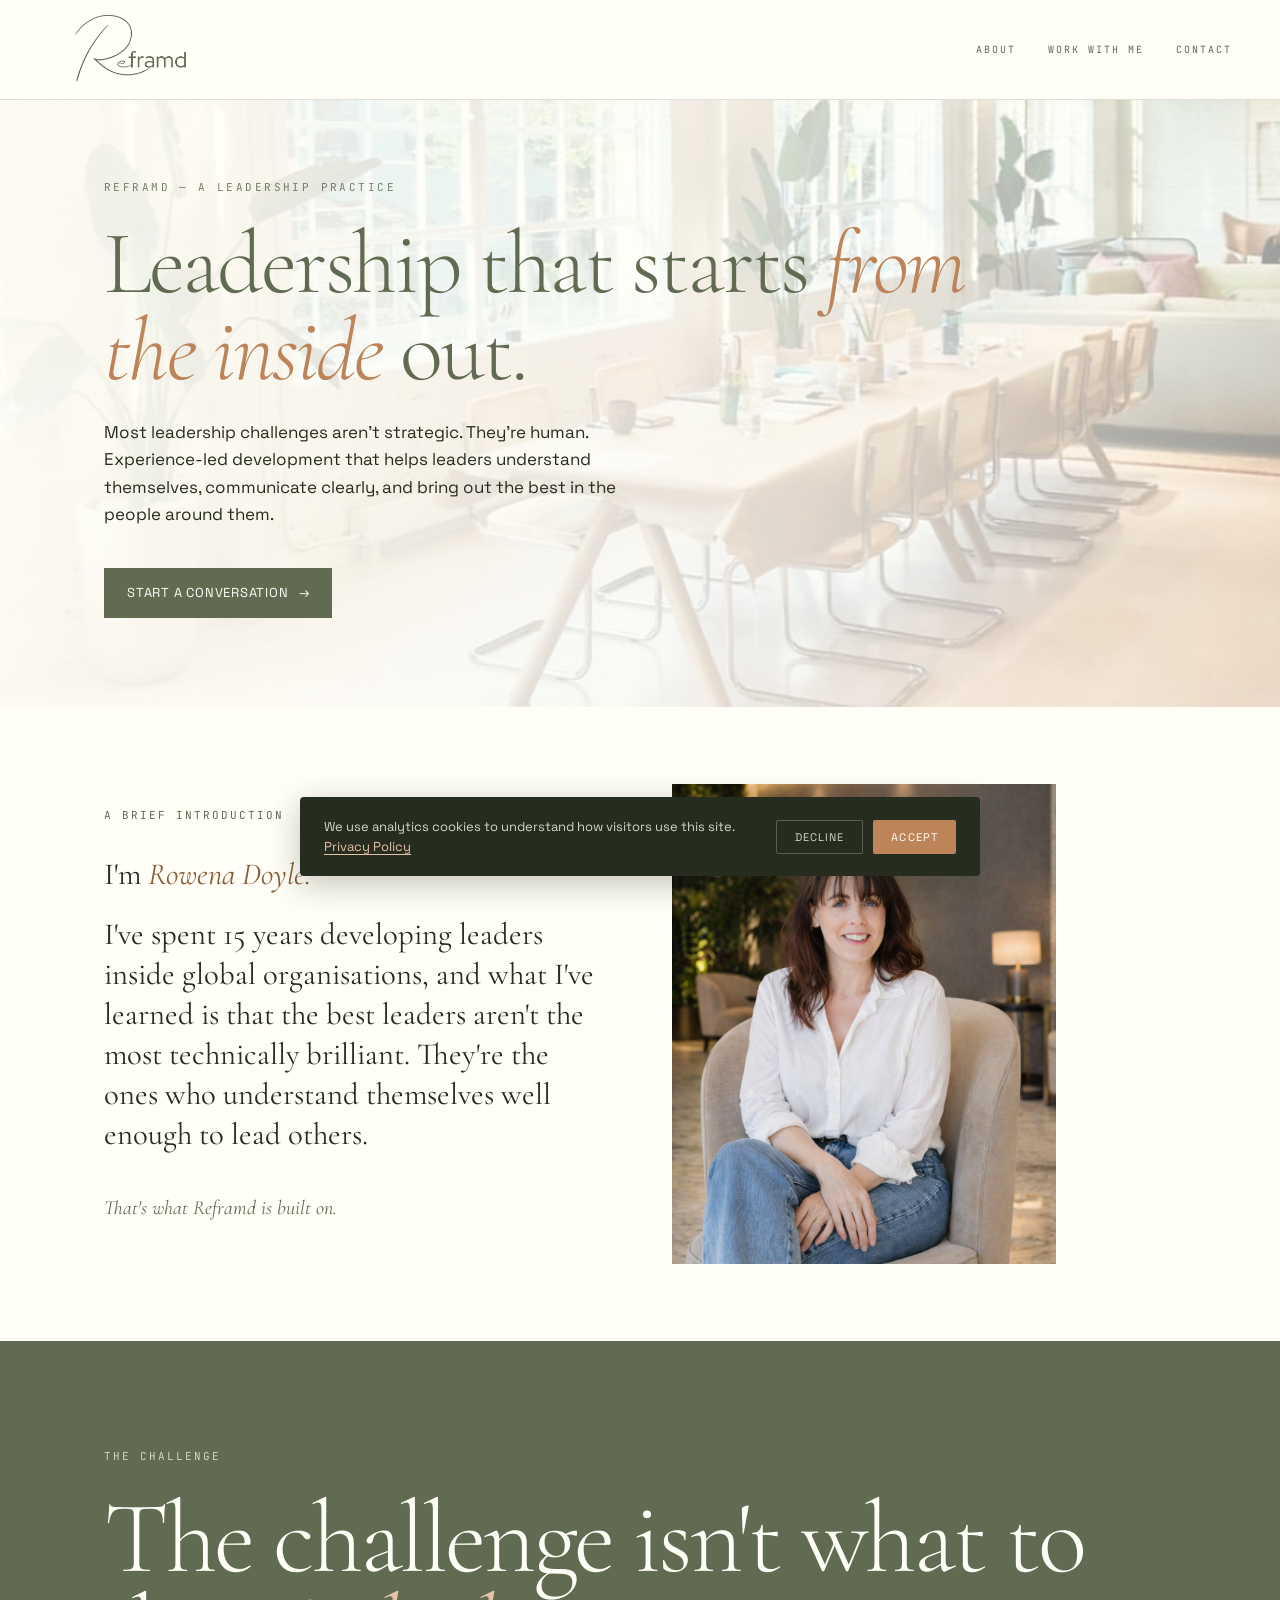
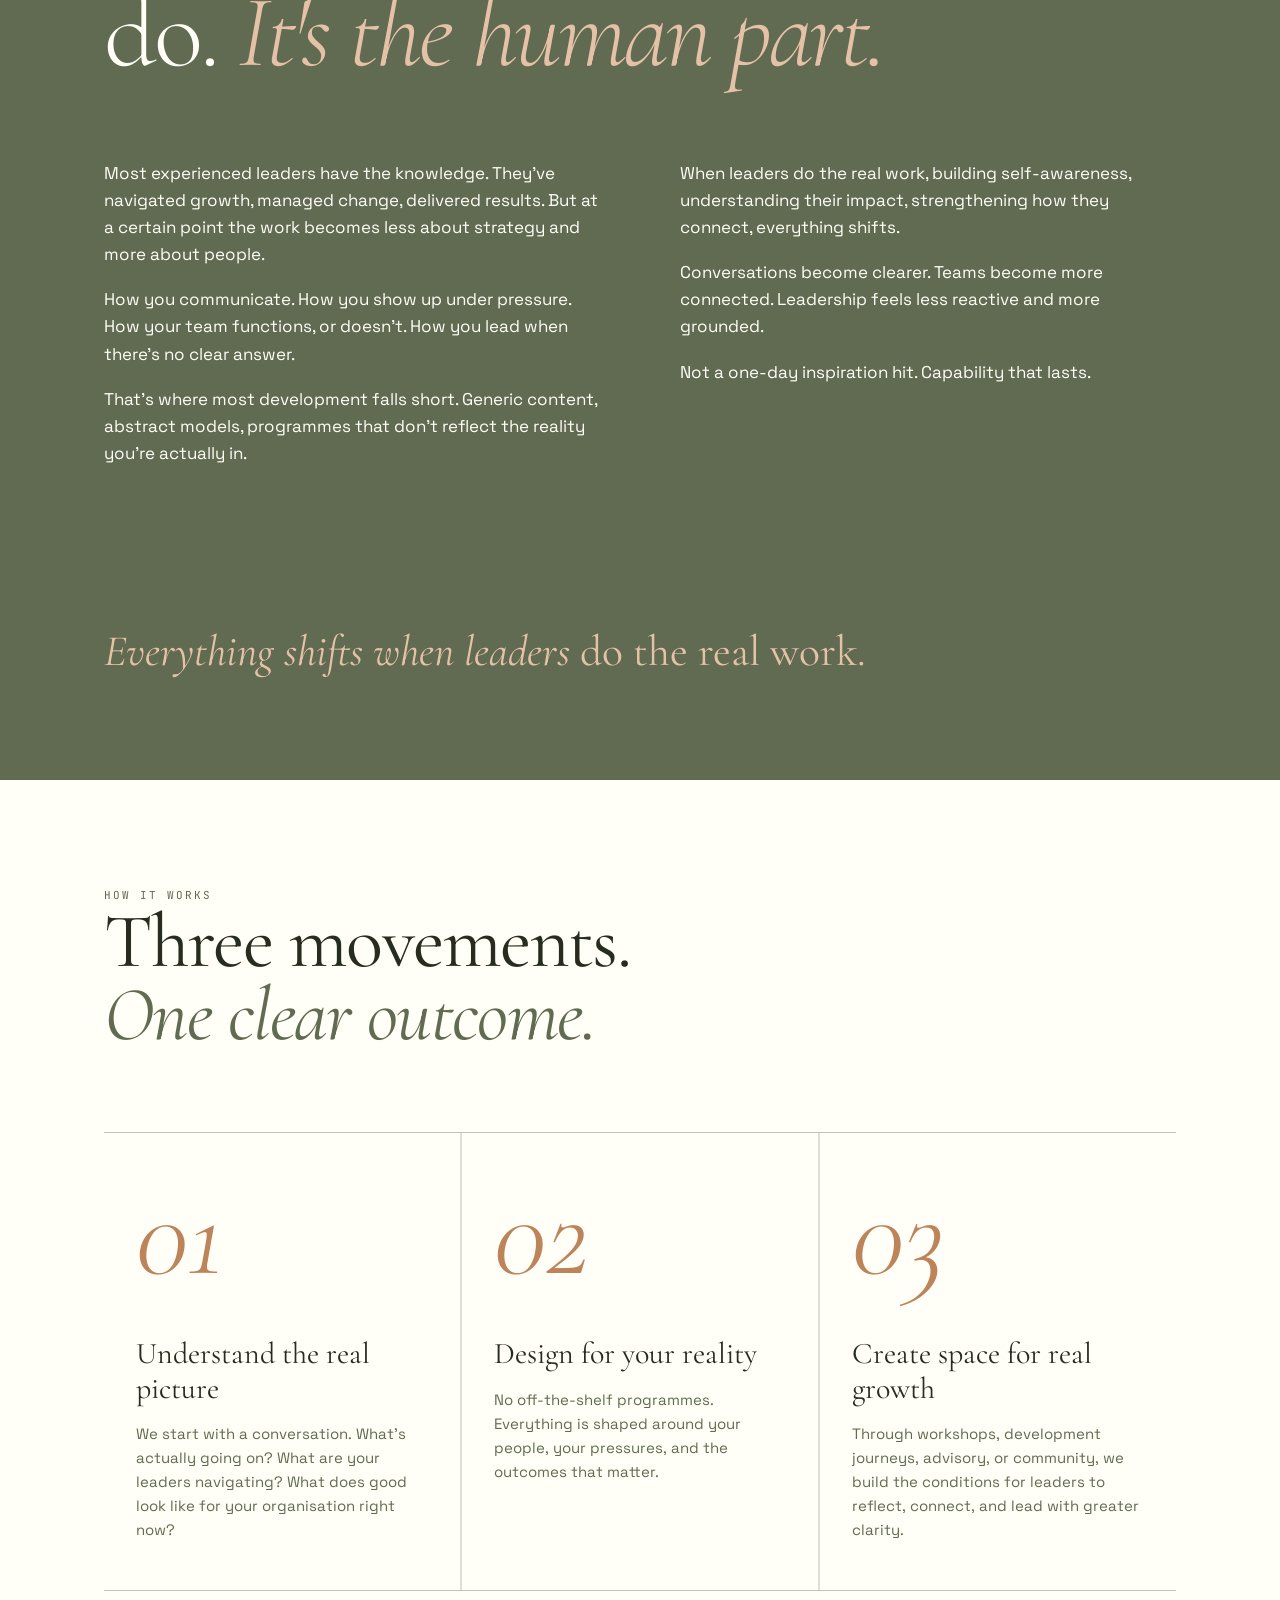
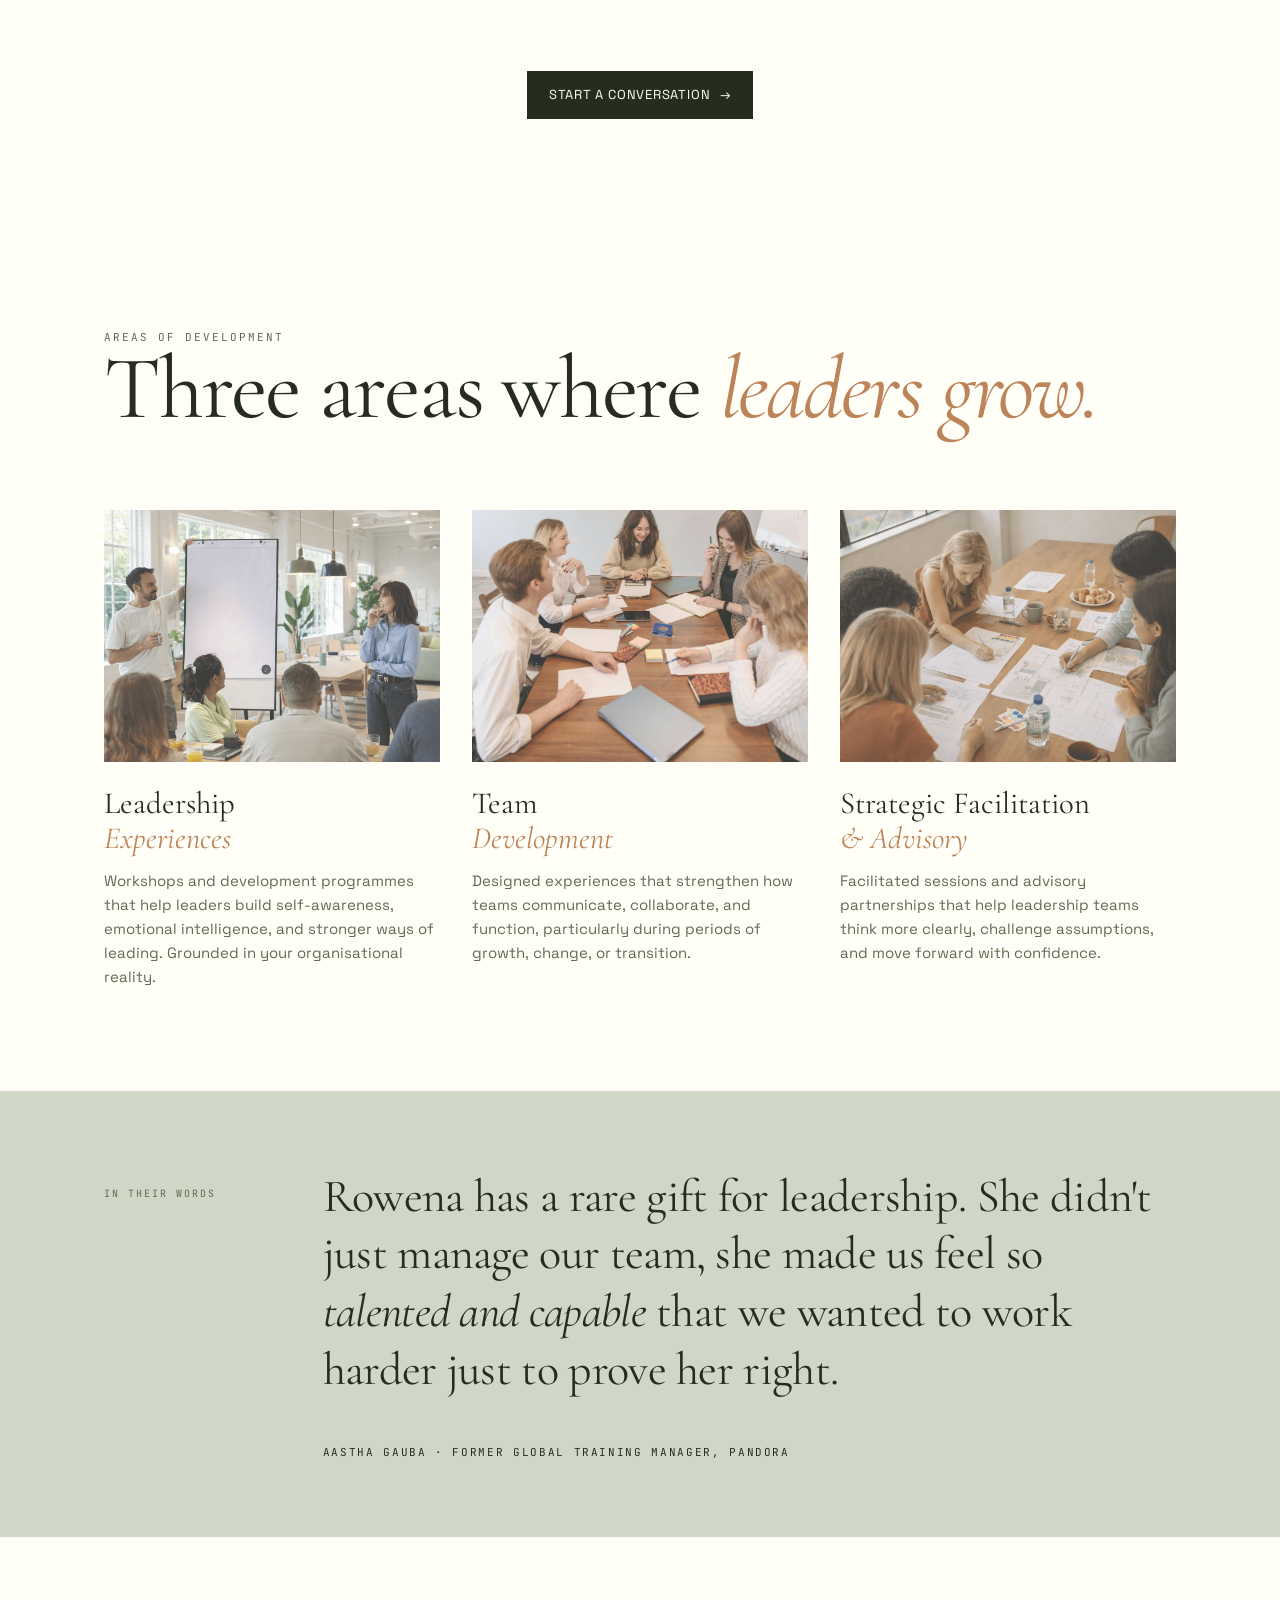
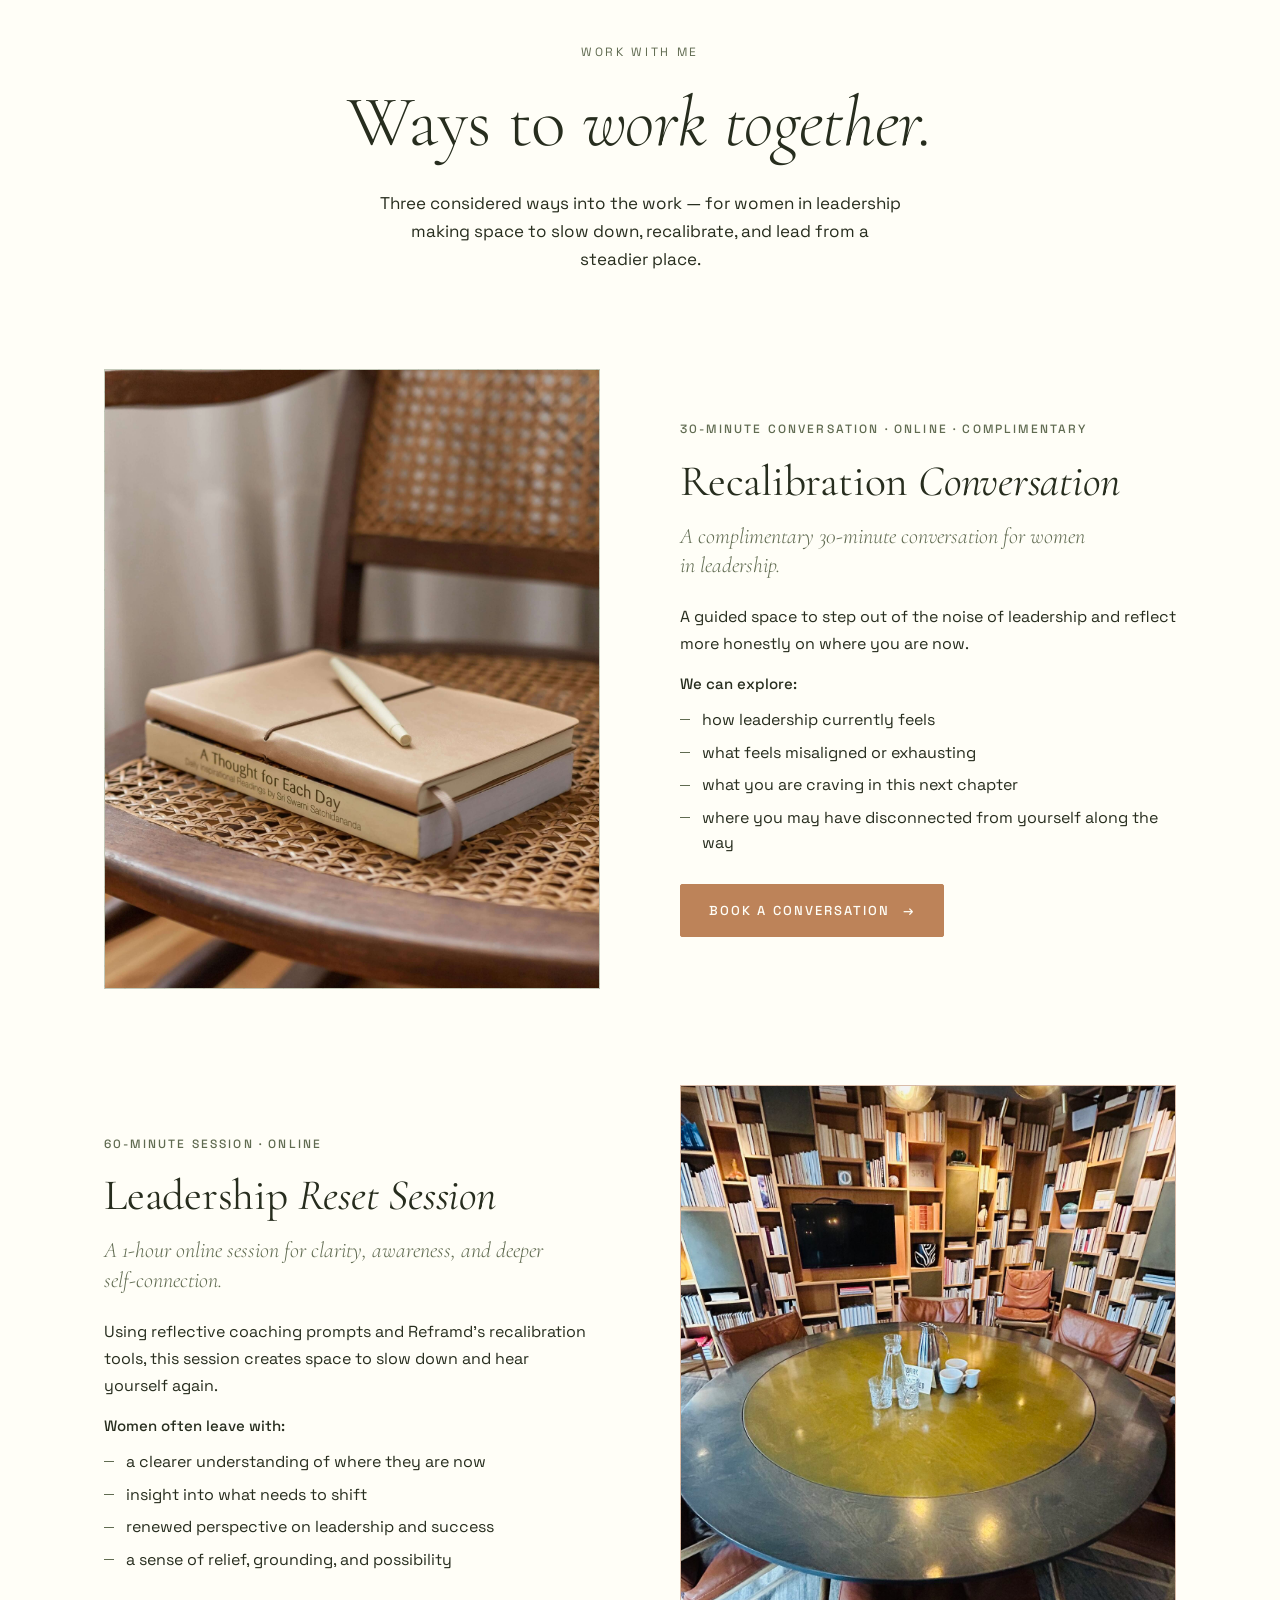
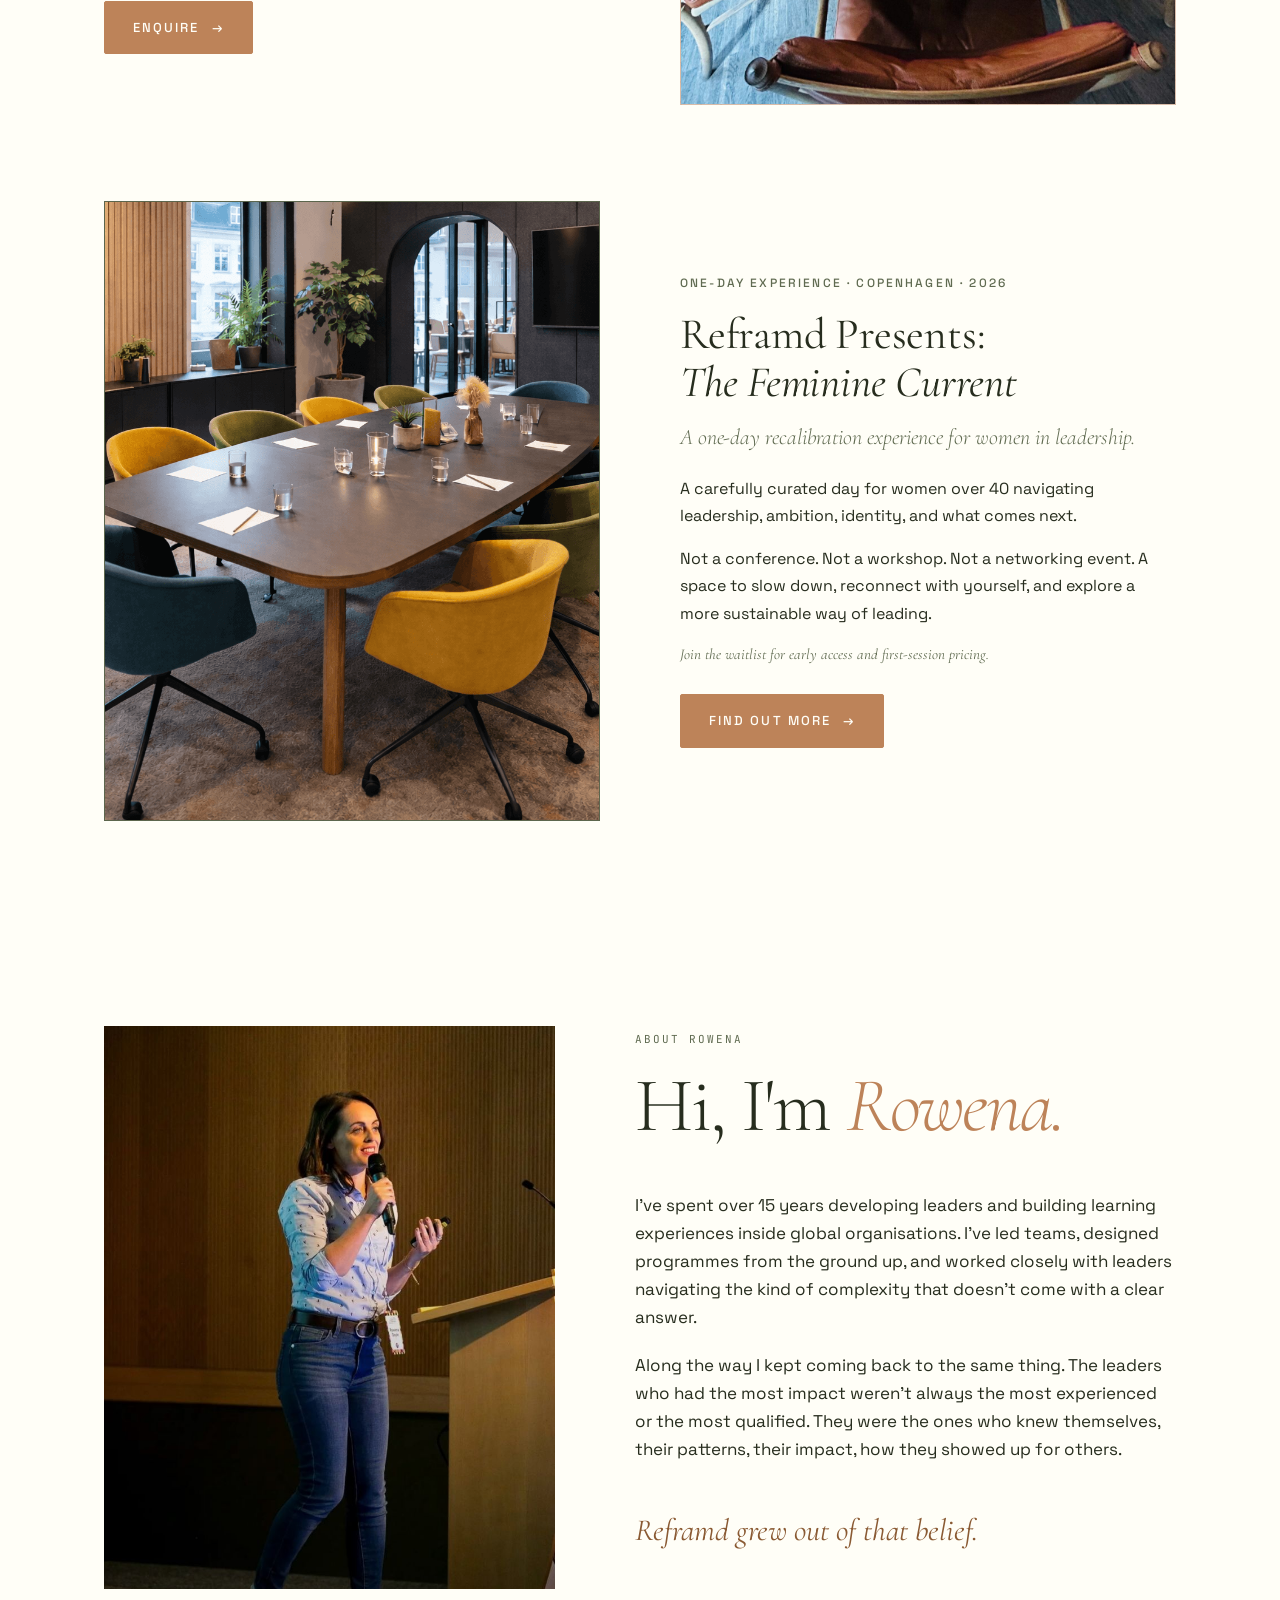
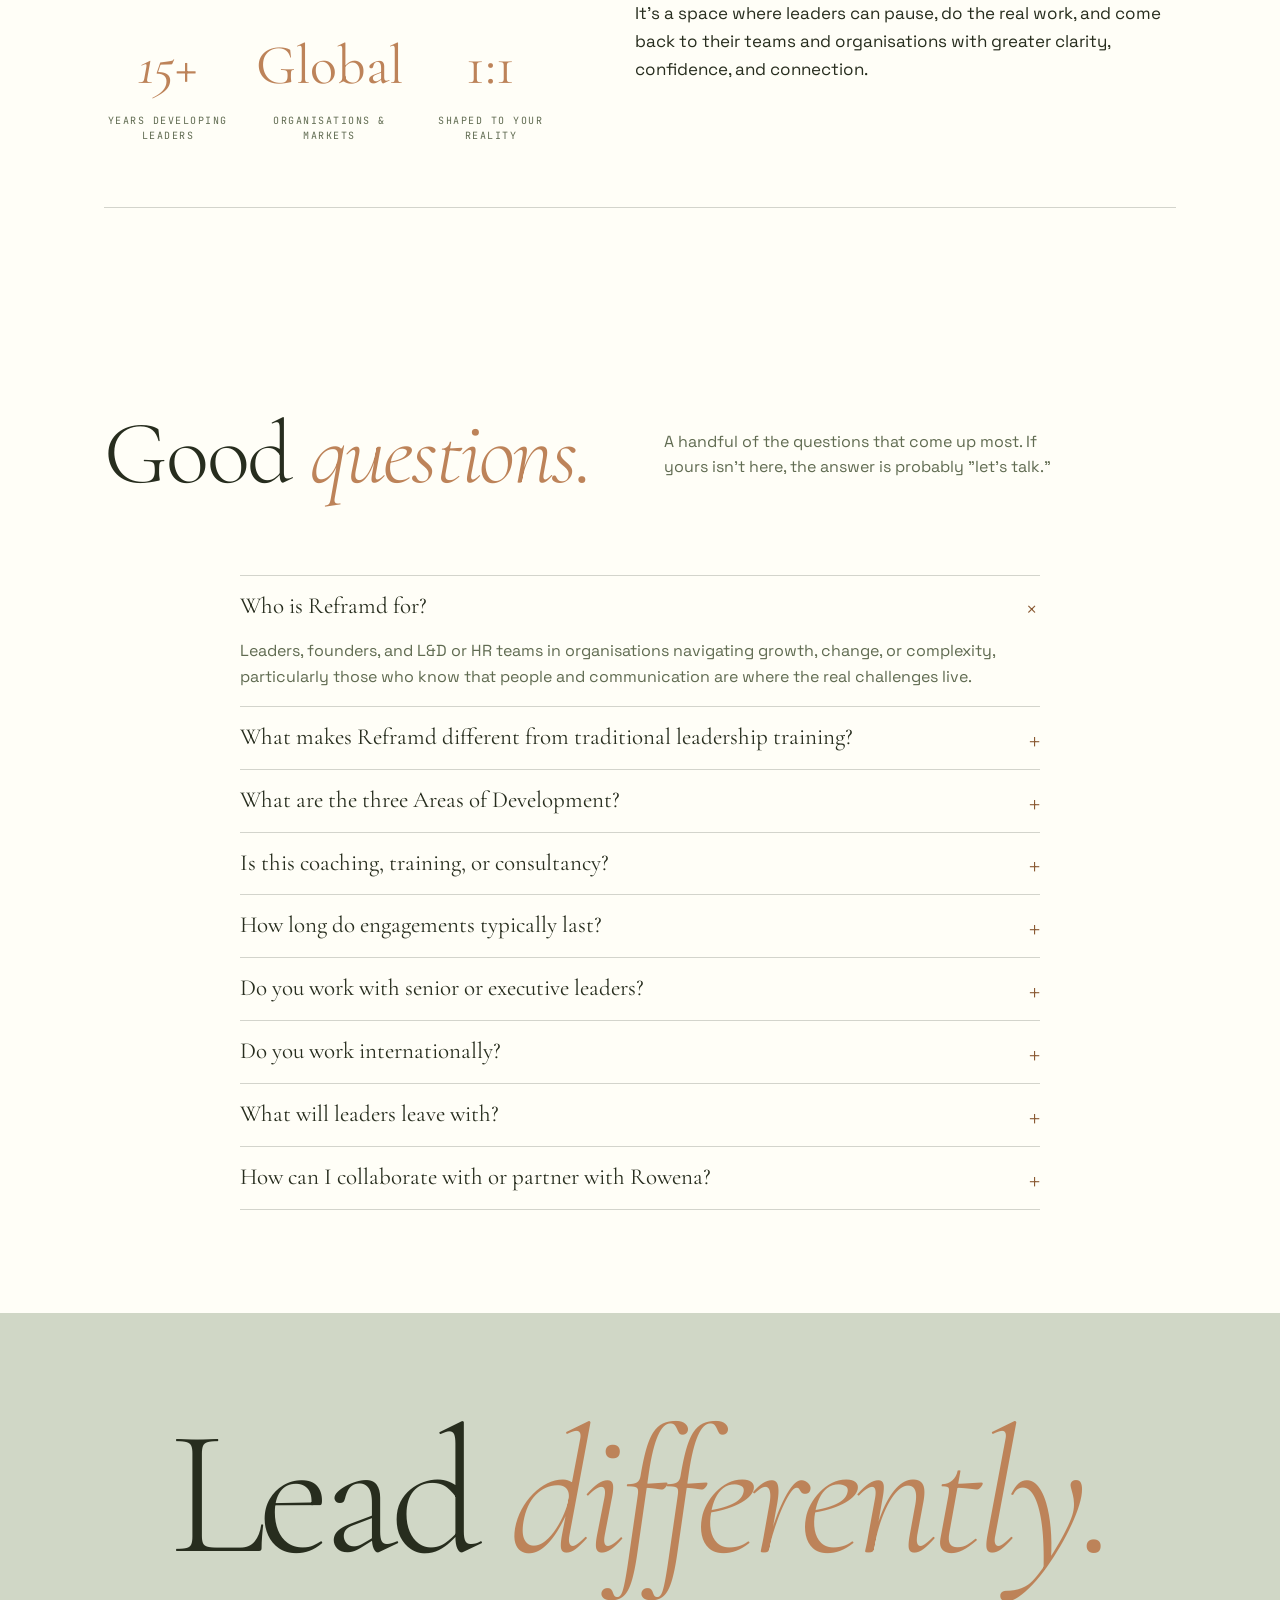
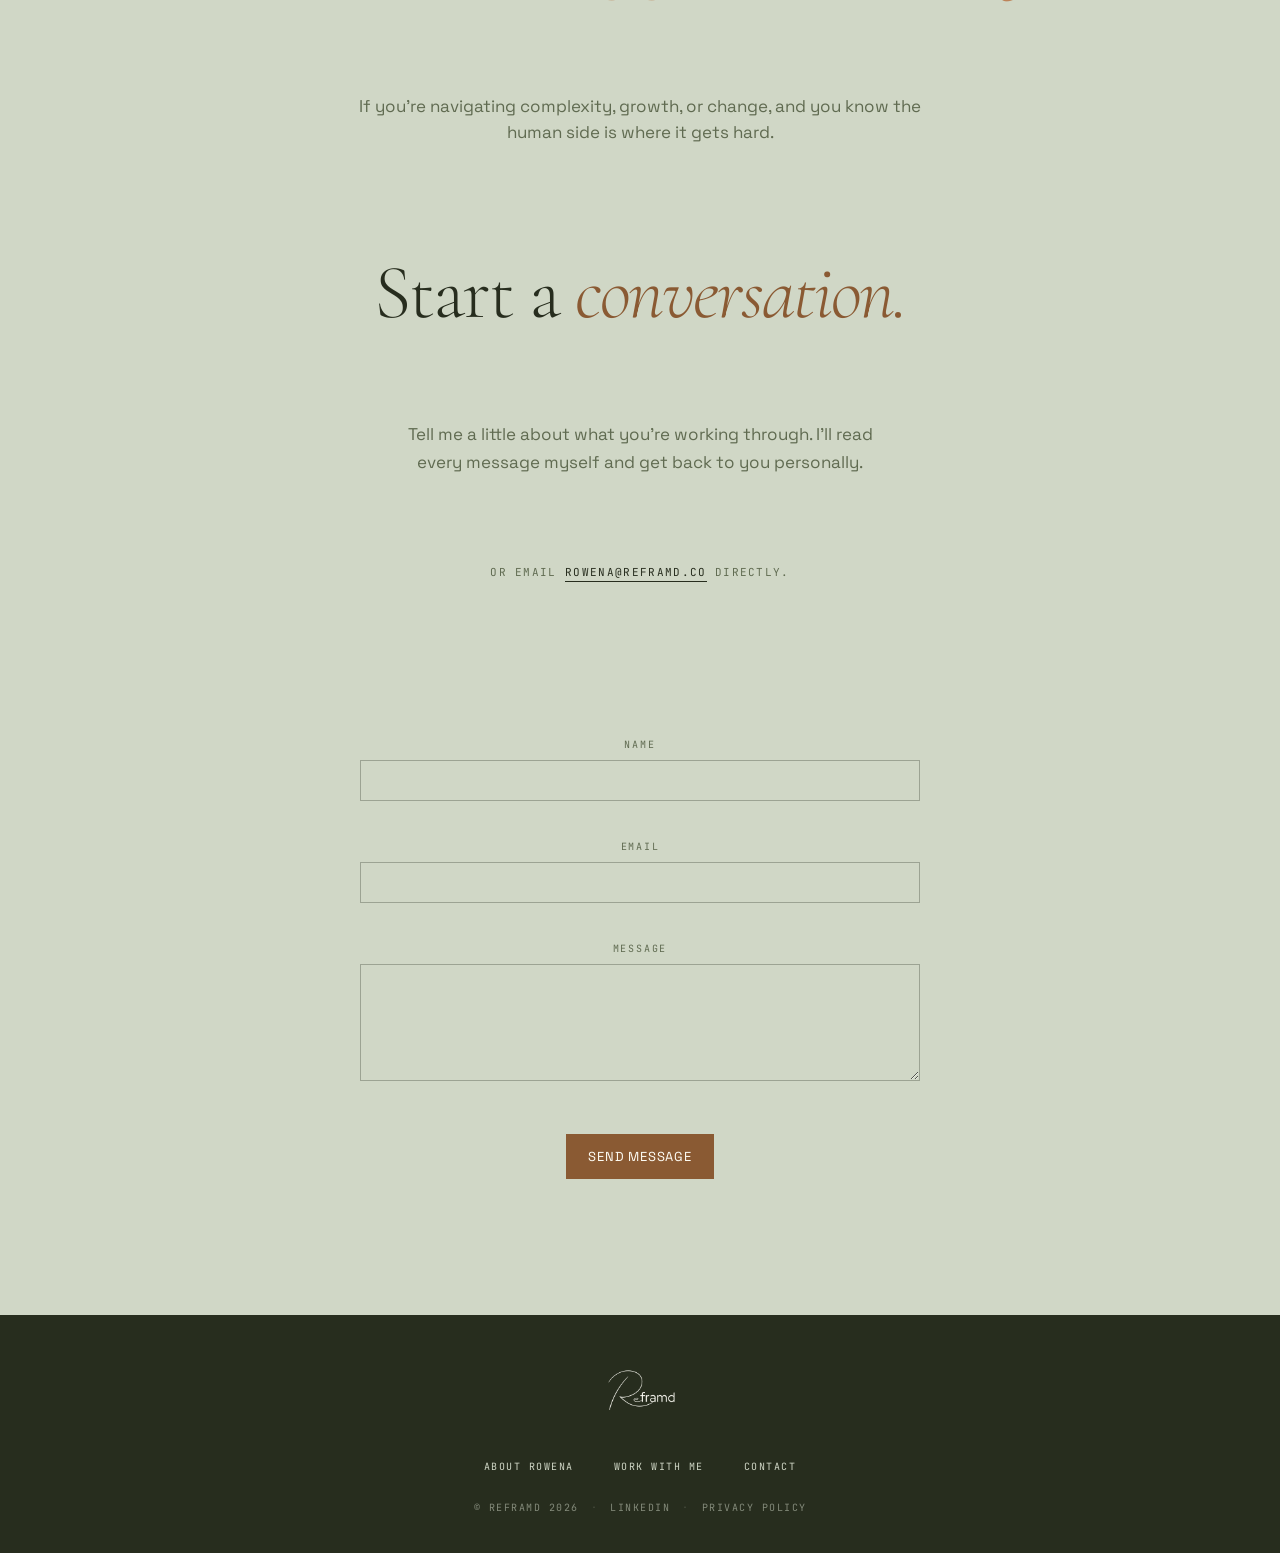
==== commit e8eb598f: "Remove Investment · 3,000 DKK line from Leadership Reset Session block Co-Authored-By: Claude Opus 4" ====
--- a/index.html
+++ b/index.html
@@ -818,7 +818,6 @@
             <h3 class="ways__heading">Leadership <span class="ways__italic">Reset Session</span></h3>
             <p class="ways__sub">A 1-hour online session for clarity, awareness, and deeper self-connection.</p>
             <p class="ways__copy">Using reflective coaching prompts and Reframd's recalibration tools, this session creates space to slow down and hear yourself again.</p>
-            <p class="ways__sub">Investment · 3,000 DKK</p>
             <p class="ways__list-intro">Women often leave with:</p>
             <ul class="ways__bullets">
               <li>a clearer understanding of where they are now</li>
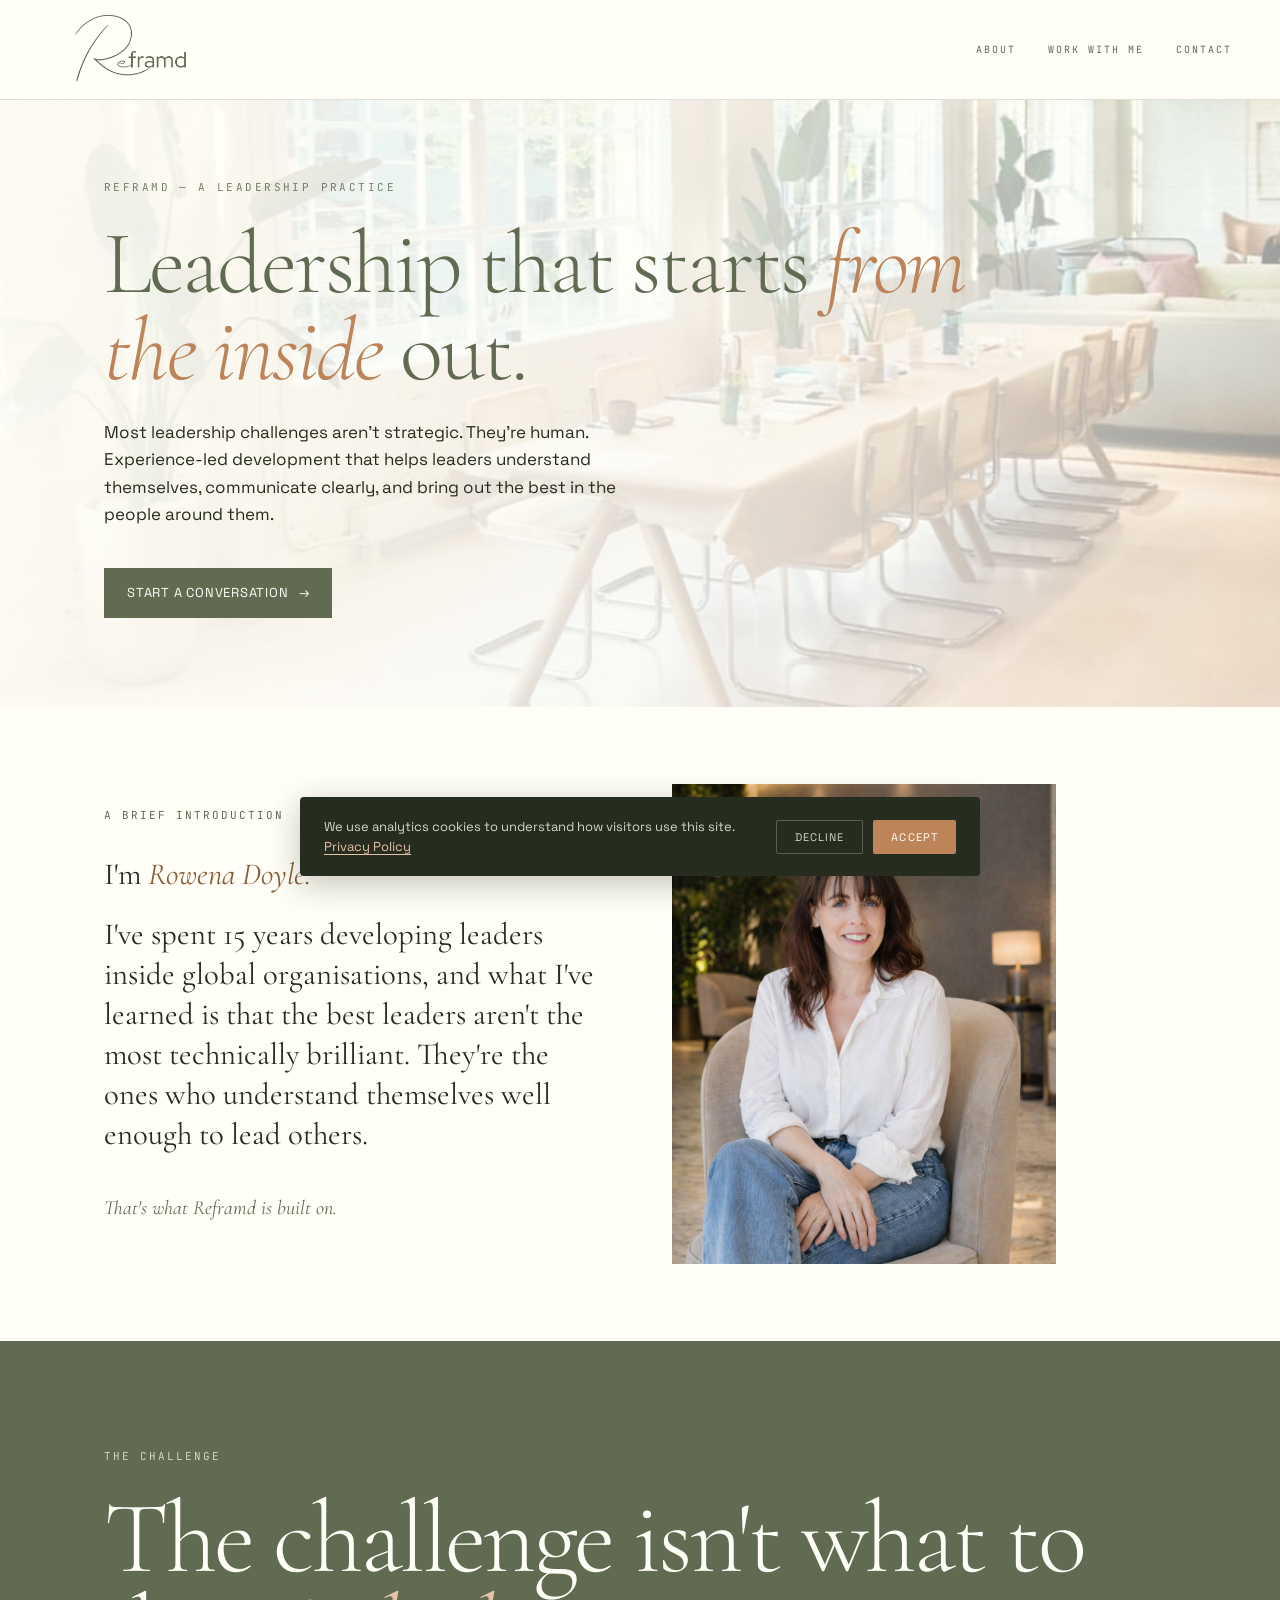
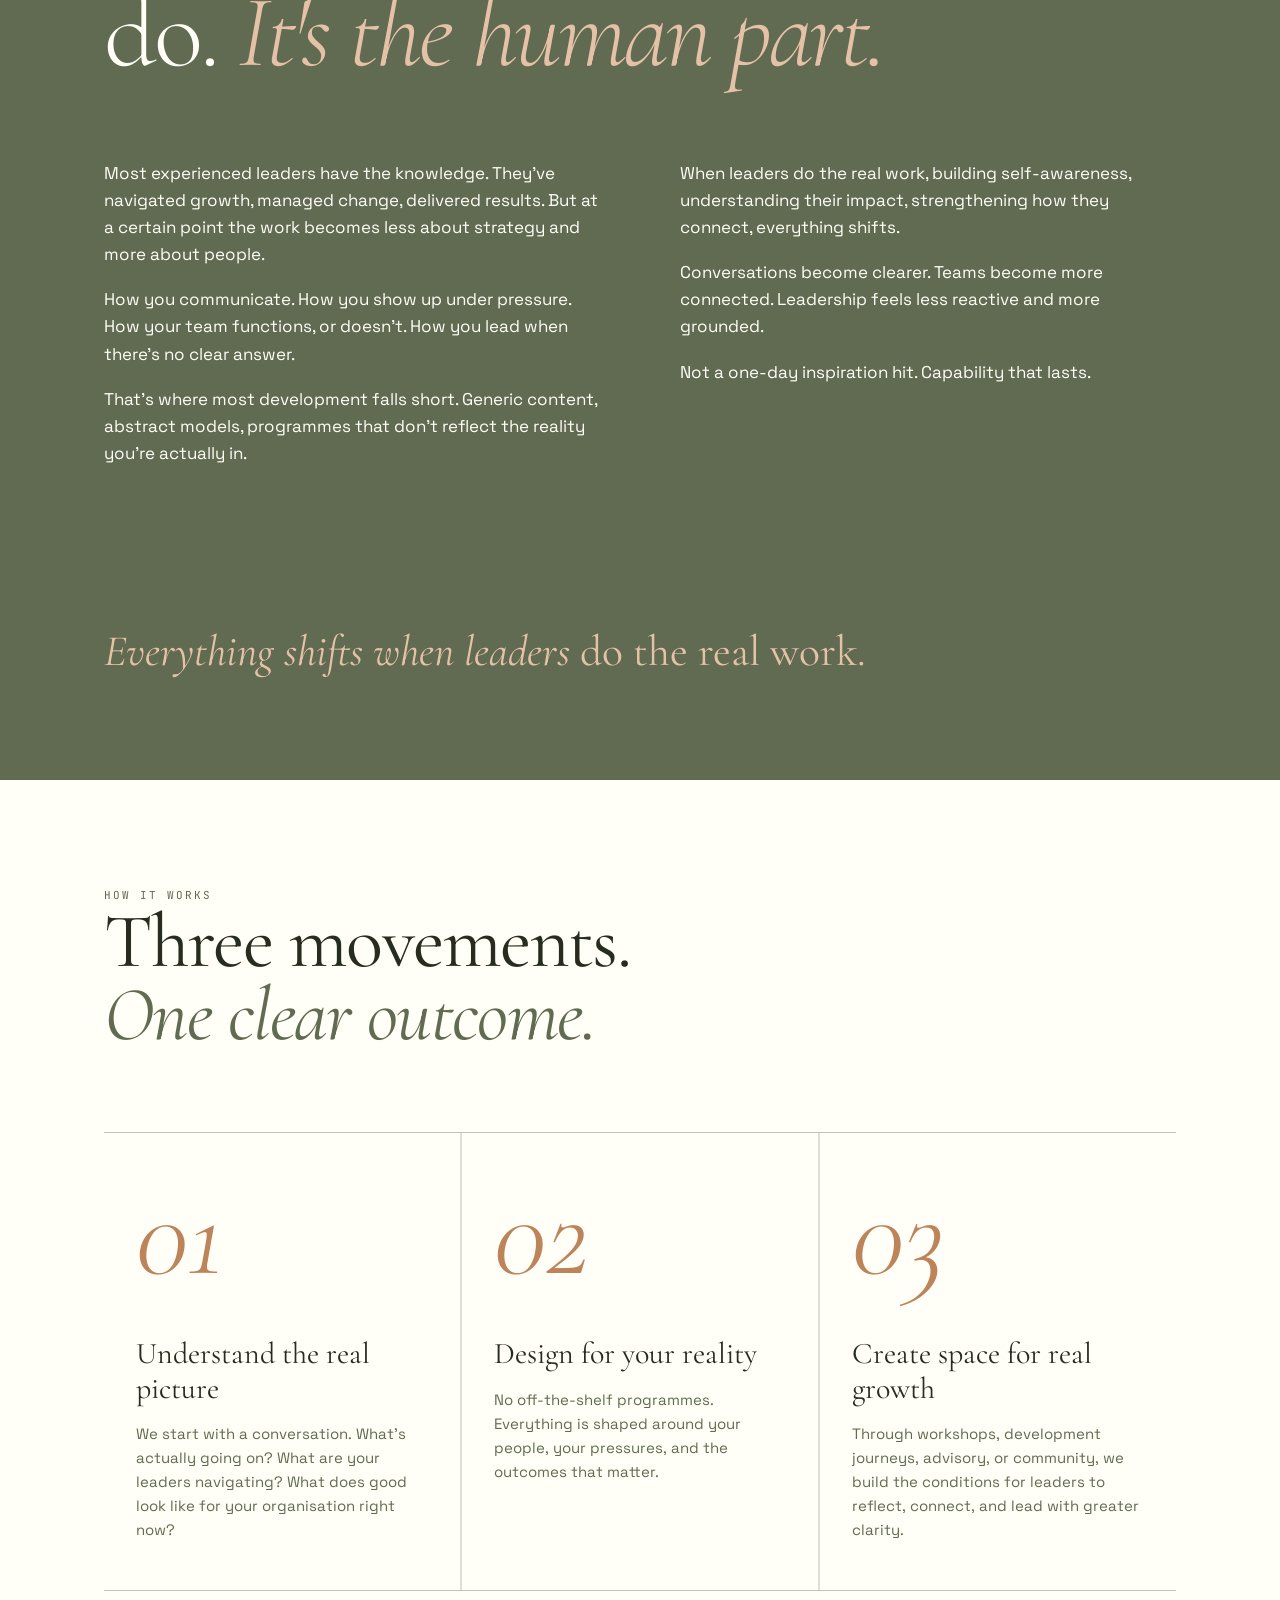
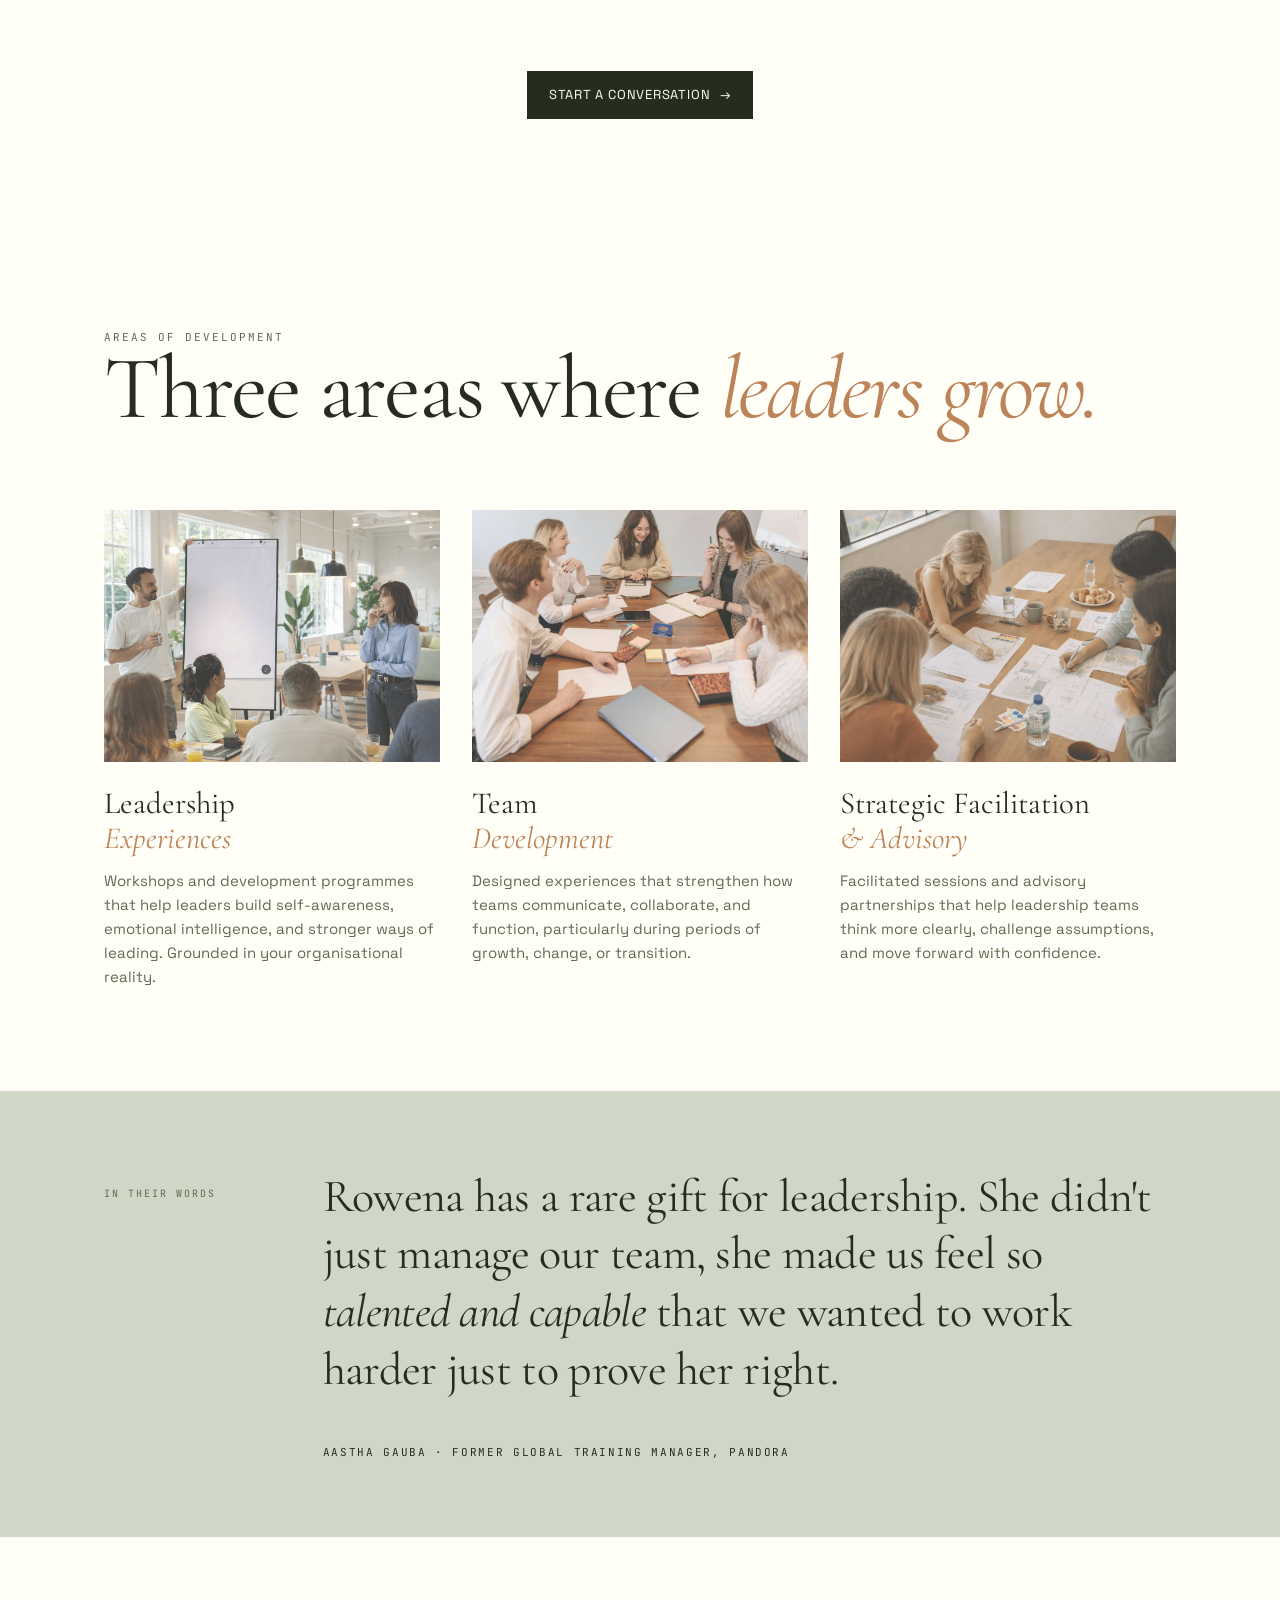
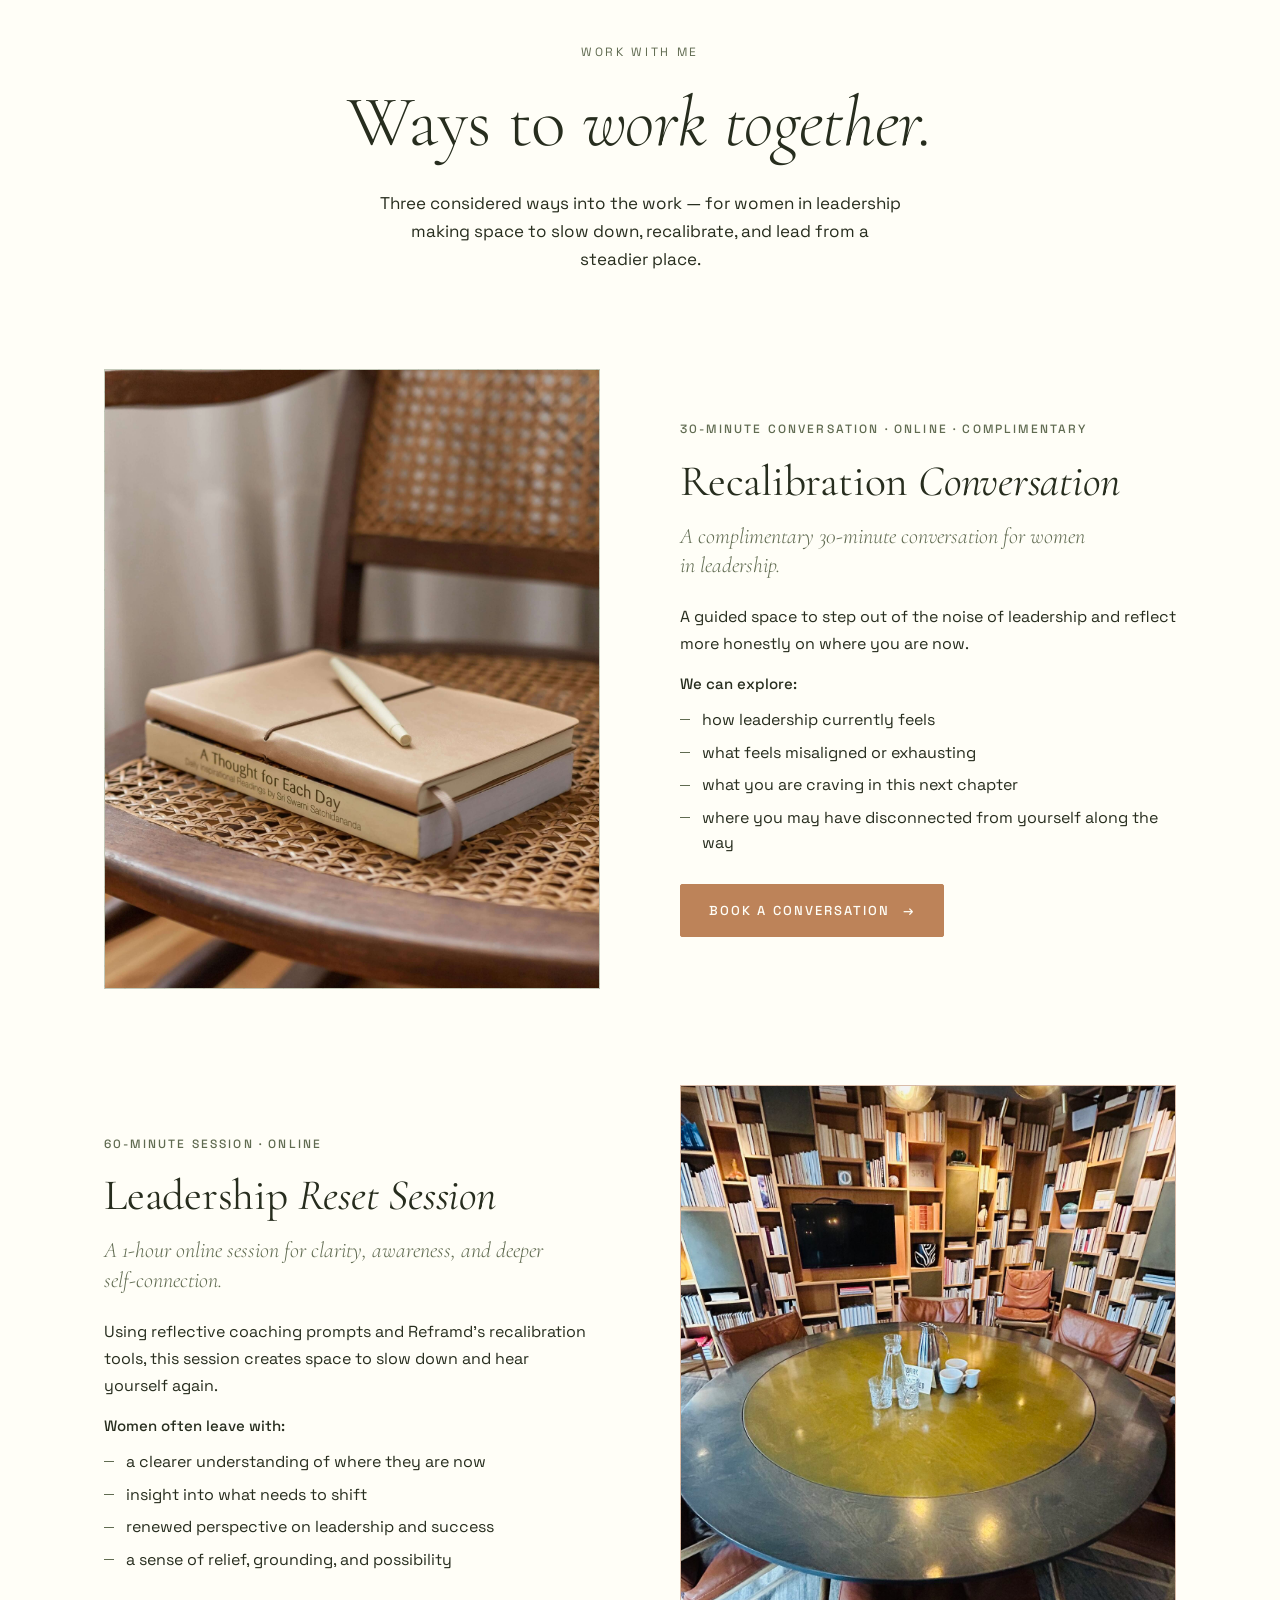
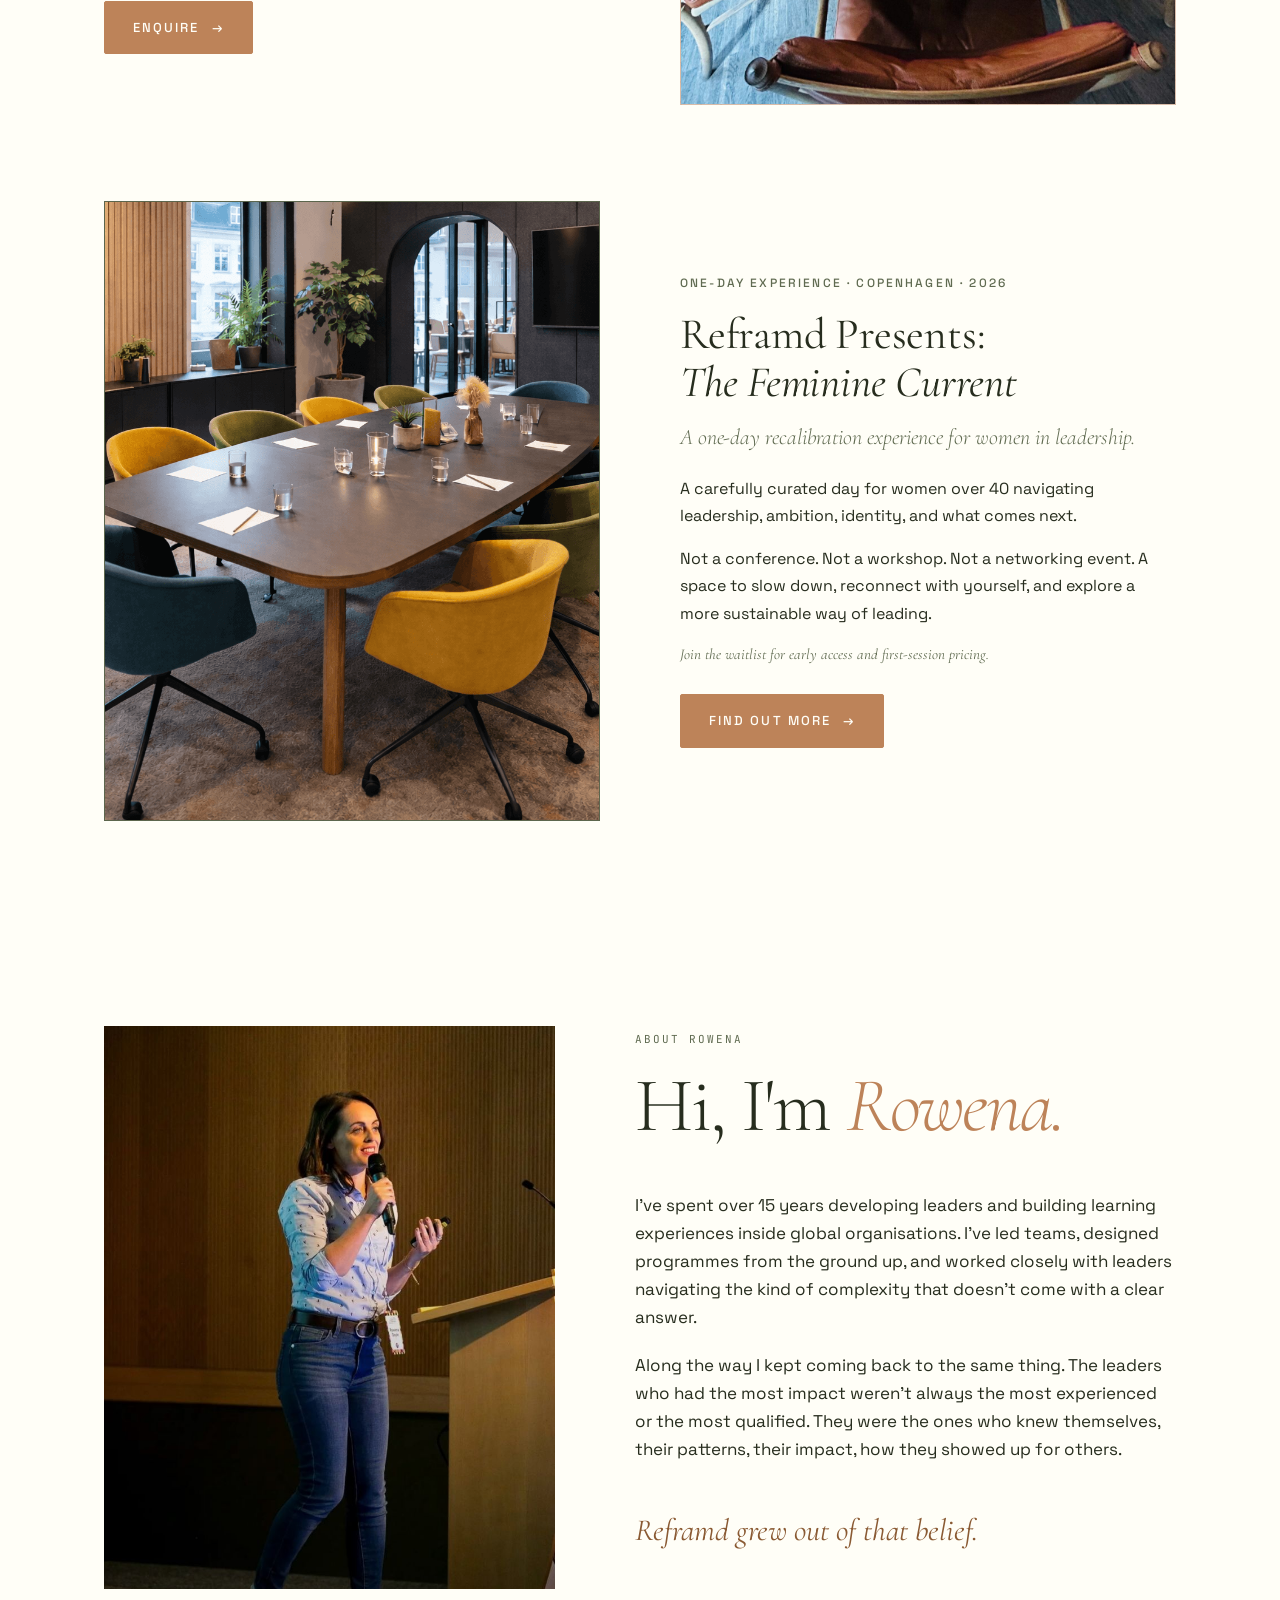
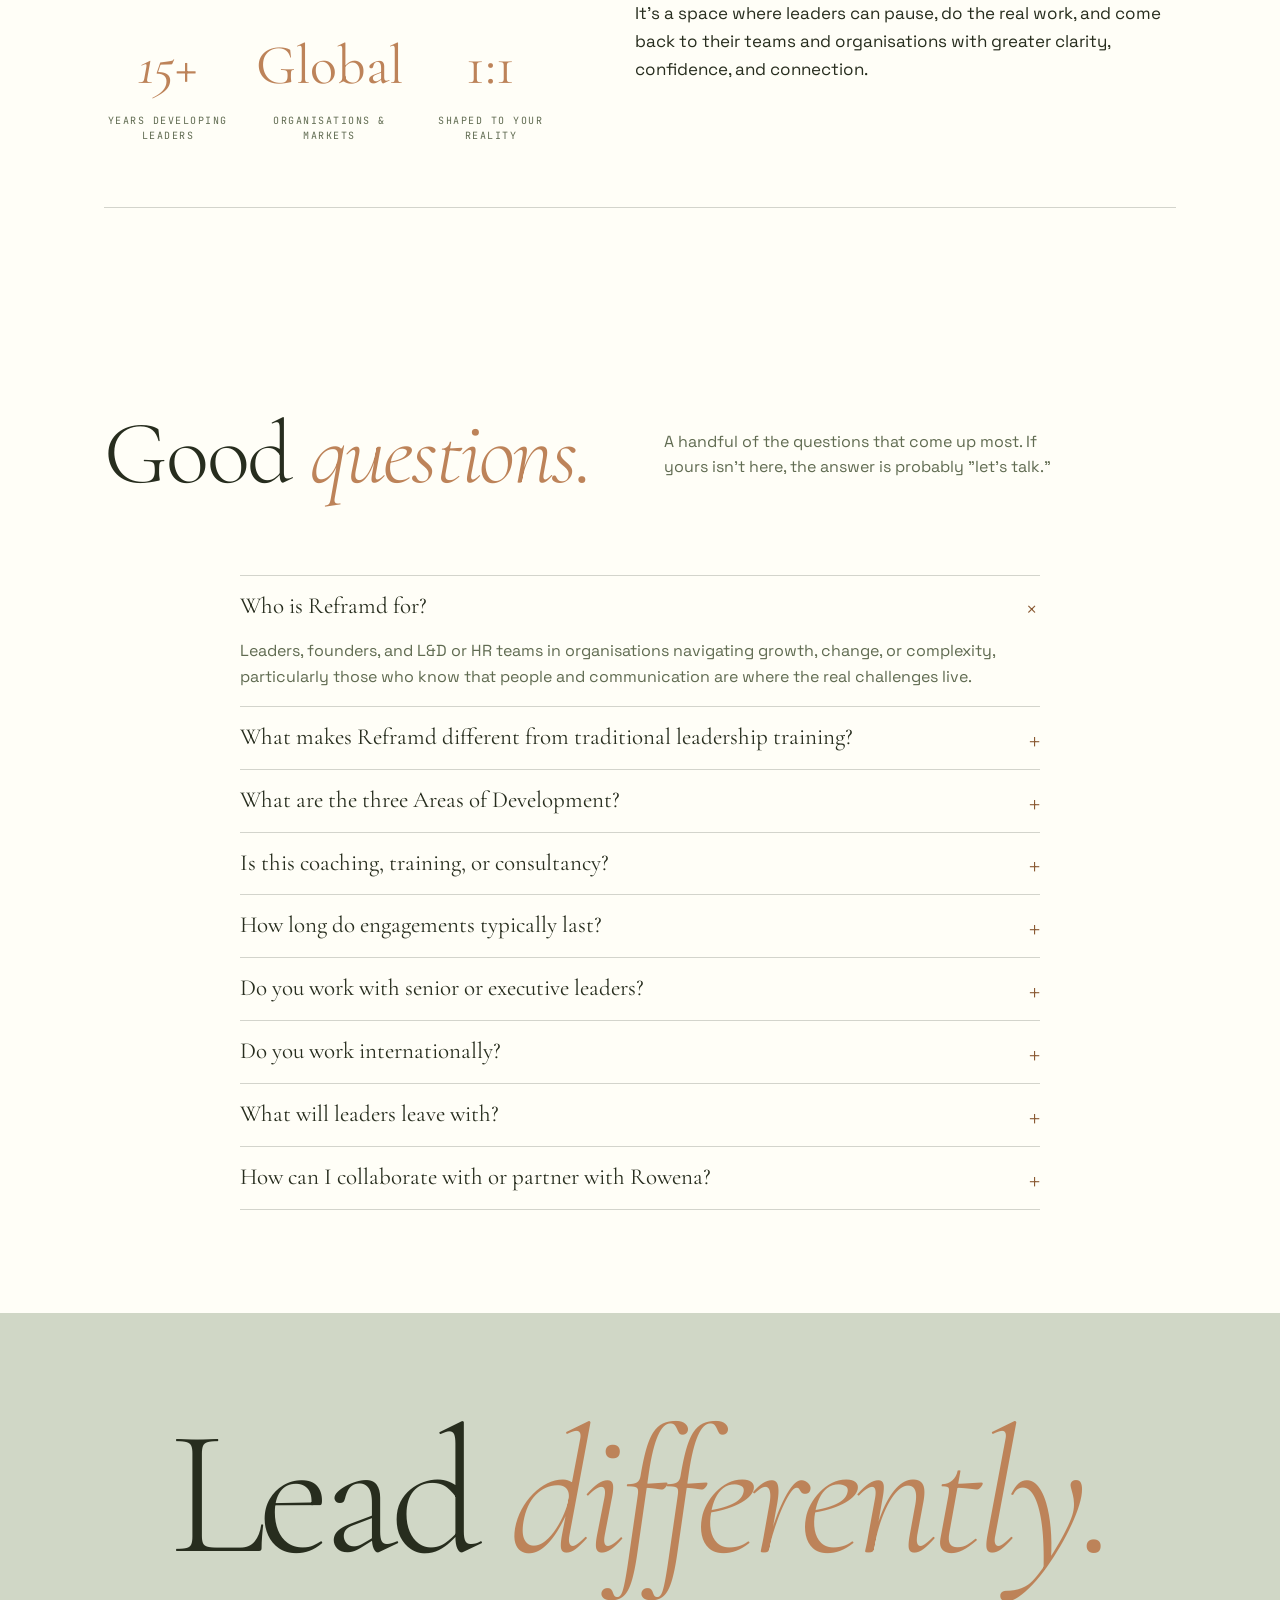
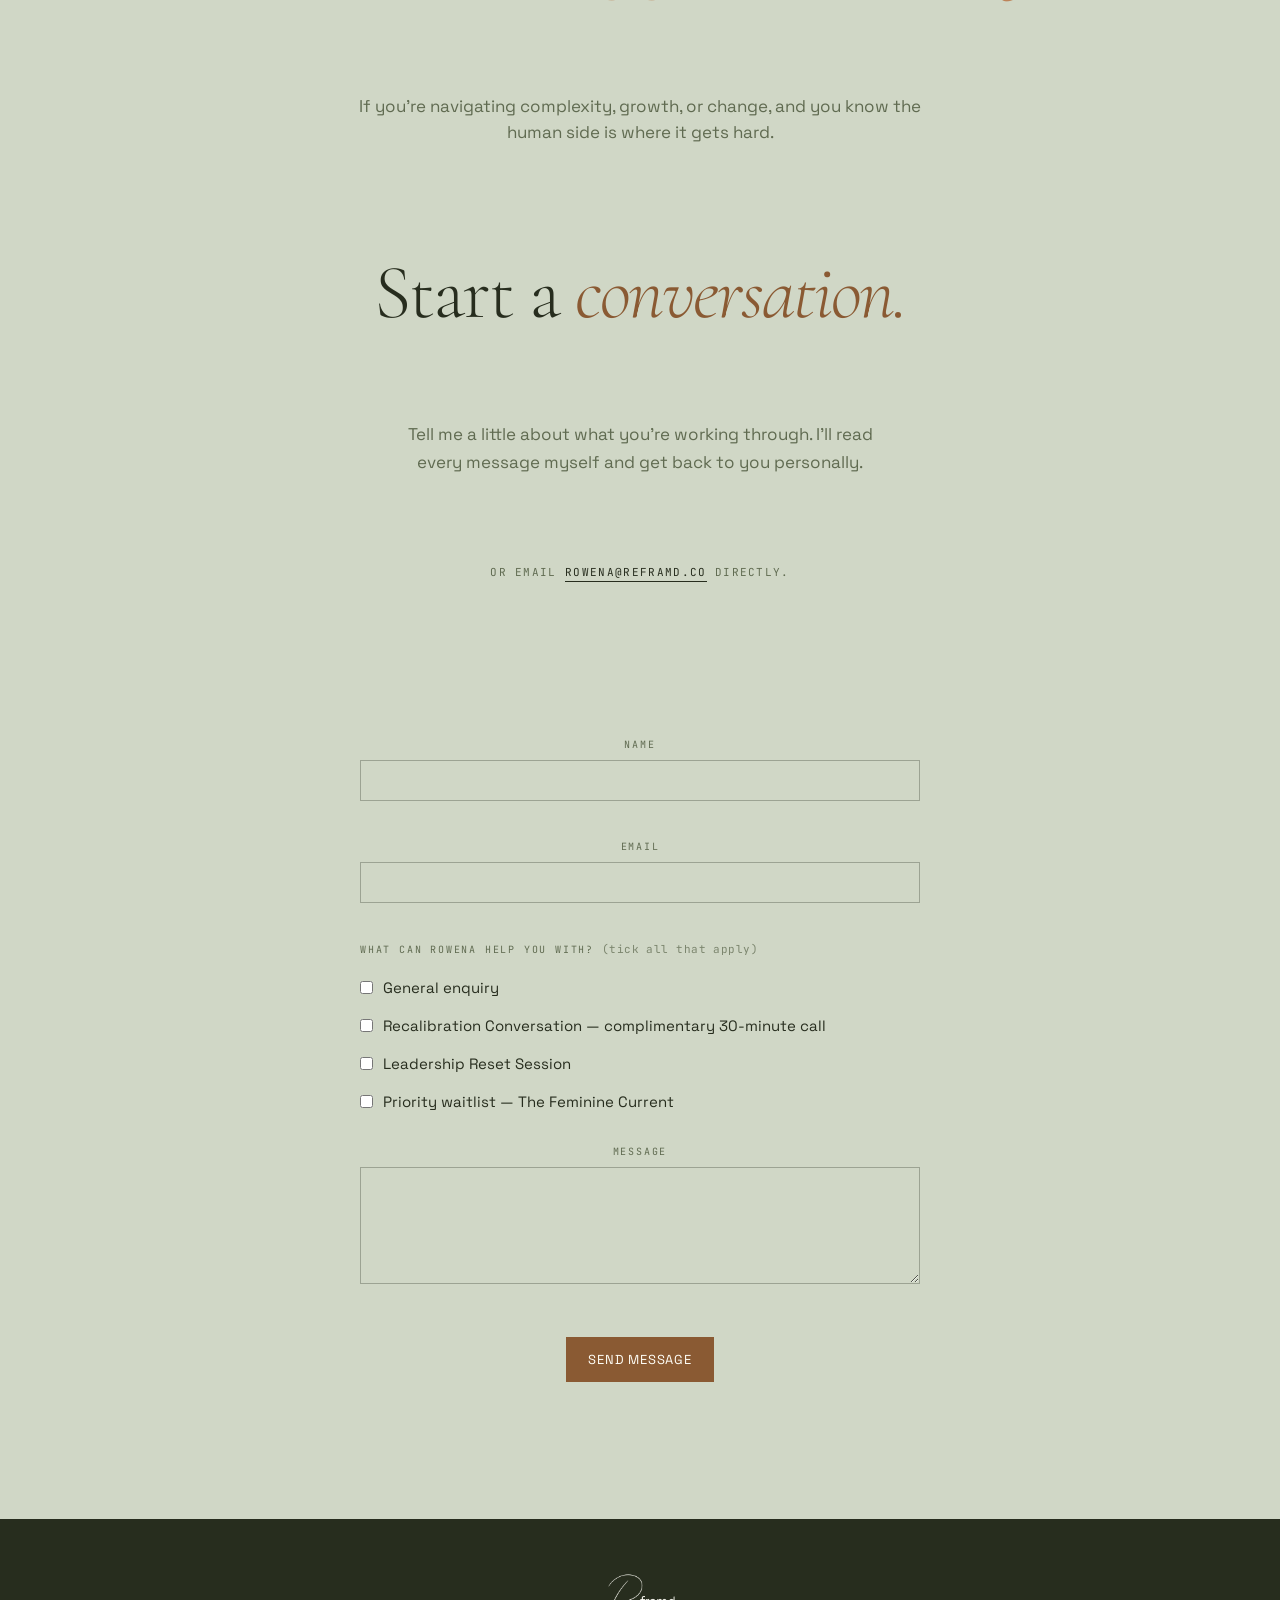
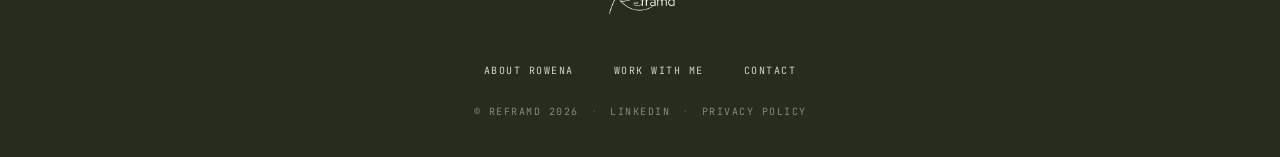
==== commit 279f1688: "Add interest checkboxes to contact form with auto-tick from CTAs - Revert Formspree action URL to xw" ====
--- a/index.html
+++ b/index.html
@@ -803,7 +803,7 @@
               <li>what you are craving in this next chapter</li>
               <li>where you may have disconnected from yourself along the way</li>
             </ul>
-            <a class="ways__cta" href="#contact" aria-label="Book a Recalibration Conversation">Book a conversation <span class="ways__arrow" aria-hidden="true">→</span></a>
+            <a class="ways__cta" href="#contact" data-interest="conversation" aria-label="Book a Recalibration Conversation">Book a conversation <span class="ways__arrow" aria-hidden="true">→</span></a>
           </div>
         </article>
 
@@ -825,7 +825,7 @@
               <li>renewed perspective on leadership and success</li>
               <li>a sense of relief, grounding, and possibility</li>
             </ul>
-            <a class="ways__cta" href="#contact" aria-label="Enquire about a Leadership Reset Session">Enquire <span class="ways__arrow" aria-hidden="true">→</span></a>
+            <a class="ways__cta" href="#contact" data-interest="reset" aria-label="Enquire about a Leadership Reset Session">Enquire <span class="ways__arrow" aria-hidden="true">→</span></a>
           </div>
         </article>
 
@@ -842,7 +842,7 @@
             <p class="ways__copy">A carefully curated day for women over 40 navigating leadership, ambition, identity, and what comes next.</p>
             <p class="ways__copy">Not a conference. Not a workshop. Not a networking event. A space to slow down, reconnect with yourself, and explore a more sustainable way of leading.</p>
             <p class="ways__closing"><em>Join the waitlist for early access and first-session pricing.</em></p>
-            <a class="ways__cta" href="#" aria-label="Find out more about The Feminine Current">Find out more <span class="ways__arrow" aria-hidden="true">→</span></a>
+            <a class="ways__cta" href="#contact" data-interest="waitlist" aria-label="Find out more about The Feminine Current">Find out more <span class="ways__arrow" aria-hidden="true">→</span></a>
           </div>
         </article>
 
@@ -941,7 +941,7 @@
       <p class="contact-lead">Tell me a little about what you're working through. I'll read every message myself and get back to you personally.</p>
       <p class="contact-email-line">Or email <a href="mailto:rowena@reframd.co">rowena@reframd.co</a> directly.</p>
       <div class="contact-form-wrap">
-        <form id="contactForm" action="https://formspree.io/f/xrerbpze" method="POST" novalidate>
+        <form id="contactForm" action="https://formspree.io/f/xwvarkgb" method="POST" novalidate>
           <input type="text" name="_gotcha" style="display:none" tabindex="-1" autocomplete="off">
           <input type="hidden" name="_subject" value="New message from Reframd site">
           <div class="field">
@@ -954,6 +954,25 @@
             <input type="email" id="cf-email" name="email" required aria-required="true">
             <span class="field-error" aria-live="polite"></span>
           </div>
+          <fieldset class="contact-interests">
+            <legend>What can Rowena help you with? <span class="legend-hint">(tick all that apply)</span></legend>
+            <label class="checkbox">
+              <input type="checkbox" name="interest[]" value="General enquiry" id="cf-int-general">
+              <span>General enquiry</span>
+            </label>
+            <label class="checkbox">
+              <input type="checkbox" name="interest[]" value="Recalibration Conversation (complimentary 30 minutes)" id="cf-int-conversation">
+              <span>Recalibration Conversation — complimentary 30-minute call</span>
+            </label>
+            <label class="checkbox">
+              <input type="checkbox" name="interest[]" value="Leadership Reset Session" id="cf-int-reset">
+              <span>Leadership Reset Session</span>
+            </label>
+            <label class="checkbox">
+              <input type="checkbox" name="interest[]" value="Priority waitlist — The Feminine Current" id="cf-int-waitlist">
+              <span>Priority waitlist — The Feminine Current</span>
+            </label>
+          </fieldset>
           <div class="field">
             <label for="cf-message">Message</label>
             <textarea id="cf-message" name="message" rows="5" required aria-required="true"></textarea>
@@ -1031,6 +1050,15 @@
     const h = localStorage.getItem(STORAGE_HERO);
     if (h) applyHero(h, false);
   } catch(e){}
+
+  // Pre-check the matching interest box when a CTA with data-interest is clicked
+  document.querySelectorAll('a[data-interest]').forEach(a => {
+    a.addEventListener('click', () => {
+      const key = a.dataset.interest;
+      const box = document.getElementById('cf-int-' + key);
+      if (box) box.checked = true;
+    });
+  });
 
   // Smooth scroll for all internal anchor links
   document.querySelectorAll('a[href^="#"]').forEach(a => {
--- a/styles/d2-asymmetric.css
+++ b/styles/d2-asymmetric.css
@@ -962,6 +962,44 @@
 .d2-final-merge .field textarea {
   padding: 10px 14px;
 }
+.d2-final-merge .contact-interests {
+  border: 0;
+  padding: 0;
+  margin: 0 0 24px;
+  text-align: left;
+  max-width: 100%;
+}
+.d2-final-merge .contact-interests legend {
+  font-family: var(--mono);
+  font-size: 10px;
+  letter-spacing: 0.18em;
+  text-transform: uppercase;
+  color: var(--olive);
+  margin-bottom: 12px;
+  padding: 0;
+}
+.d2-final-merge .contact-interests .legend-hint {
+  text-transform: none;
+  letter-spacing: 0.04em;
+  font-size: 11px;
+  opacity: 0.75;
+}
+.d2-final-merge .contact-interests .checkbox {
+  display: flex;
+  align-items: flex-start;
+  gap: 10px;
+  padding: 8px 0;
+  font-family: var(--sans);
+  font-size: 15px;
+  line-height: 1.45;
+  color: var(--ink);
+  cursor: pointer;
+}
+.d2-final-merge .contact-interests .checkbox input {
+  margin: 4px 0 0;
+  accent-color: var(--ochre-dark);
+  flex-shrink: 0;
+}
 .d2-final-merge .contact-form-wrap {
   width: 100%;
   max-width: 560px;
